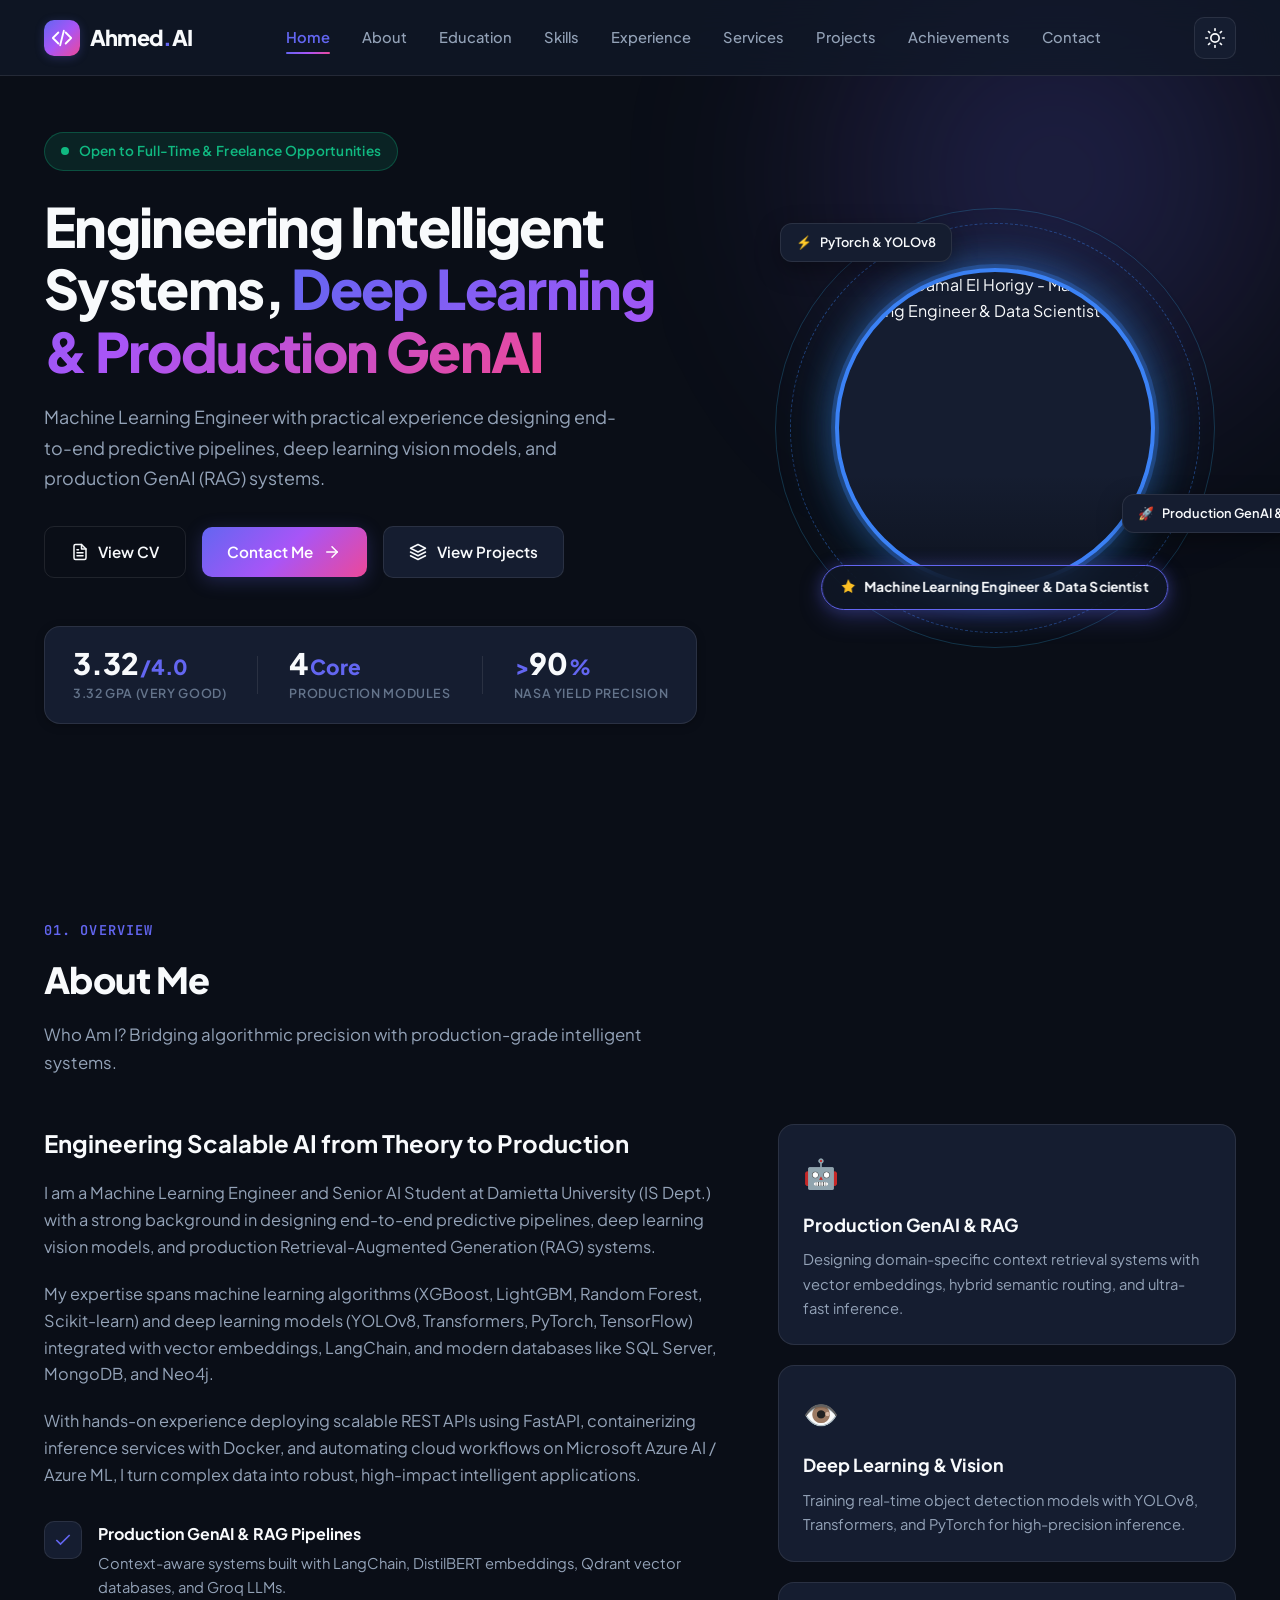
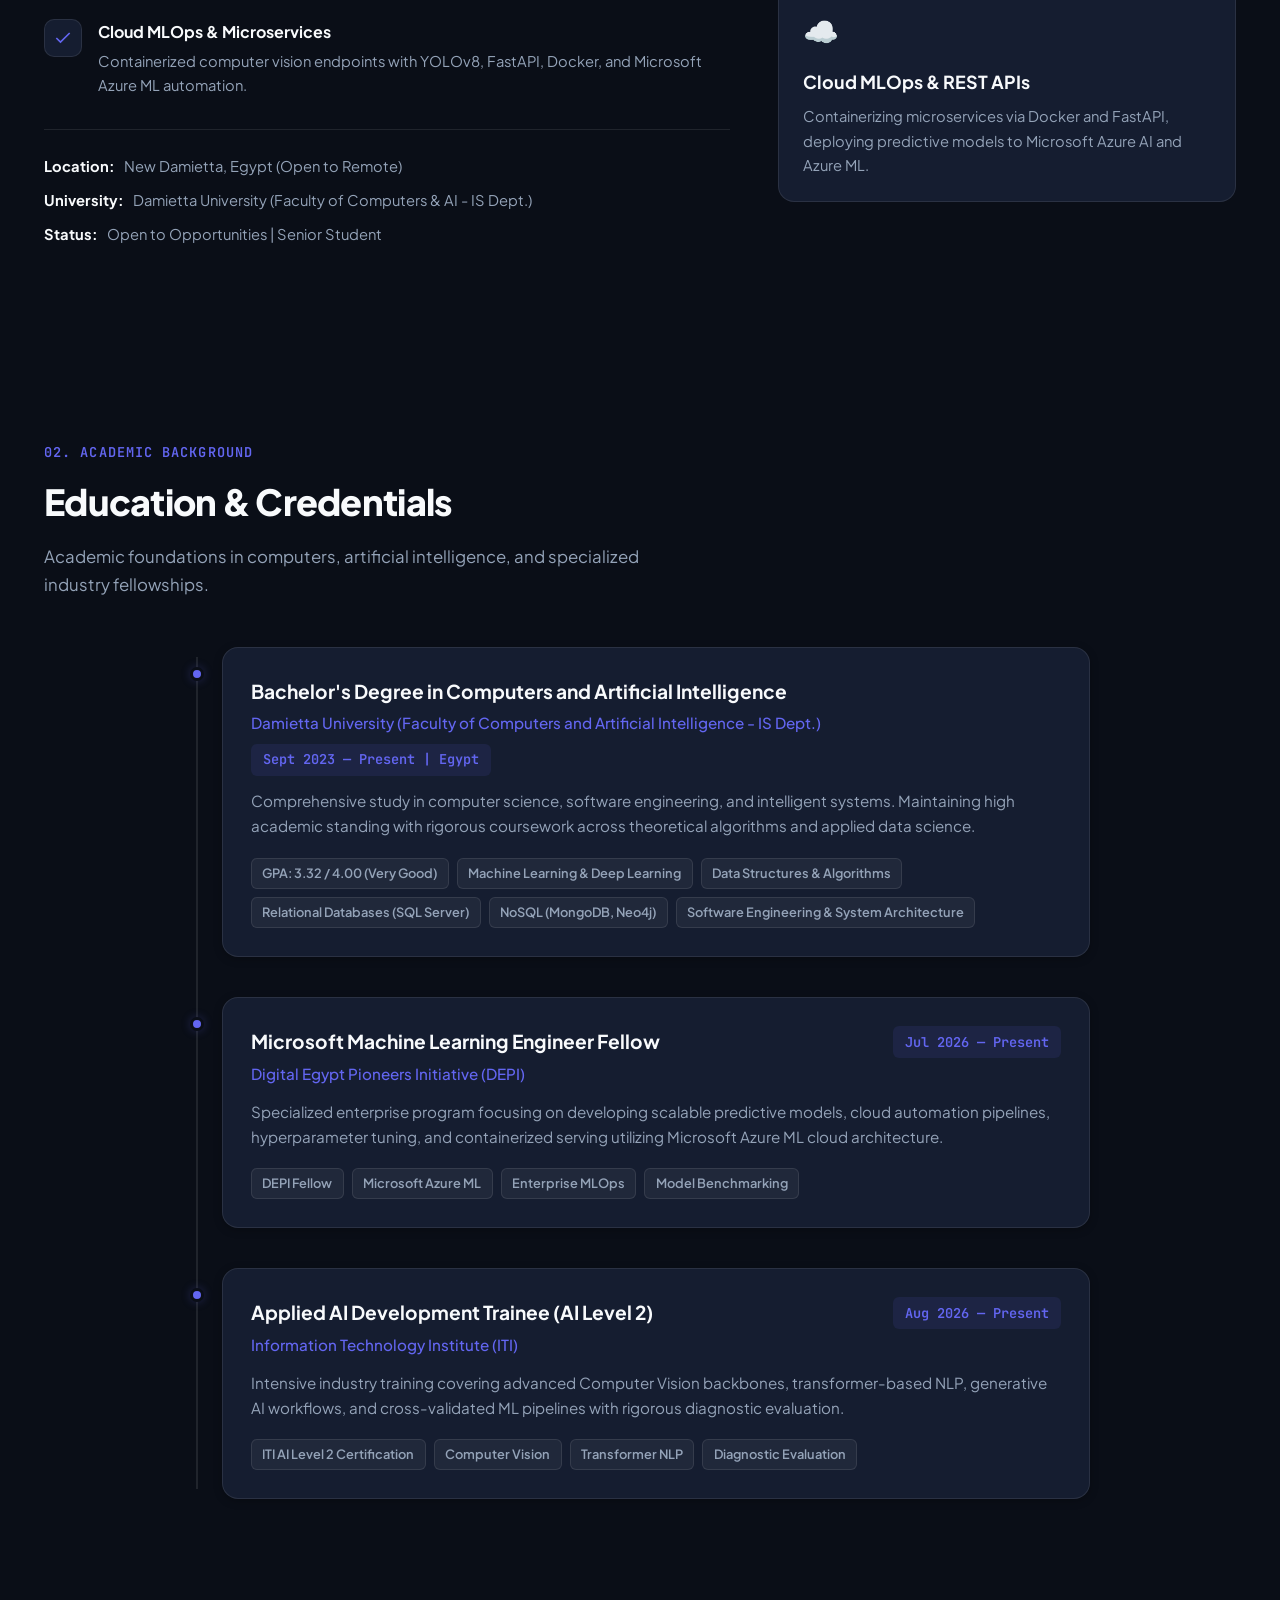
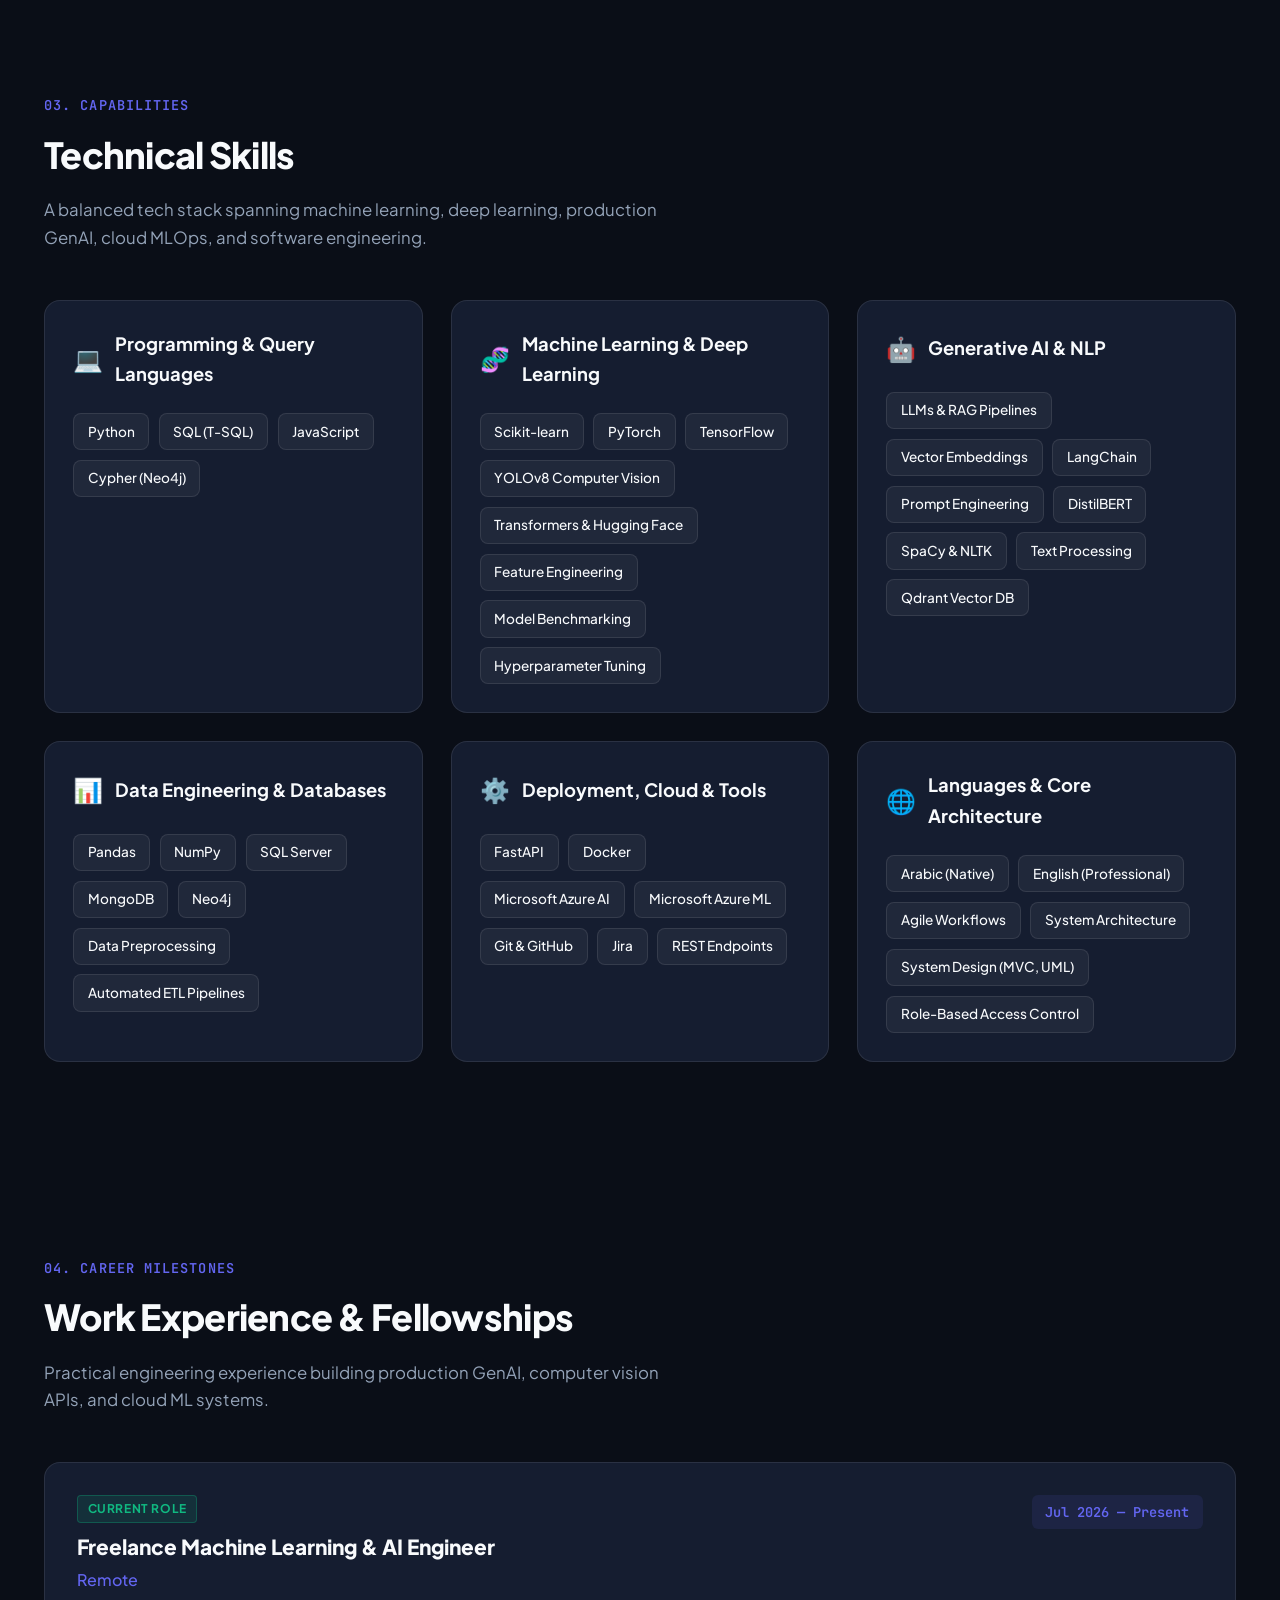
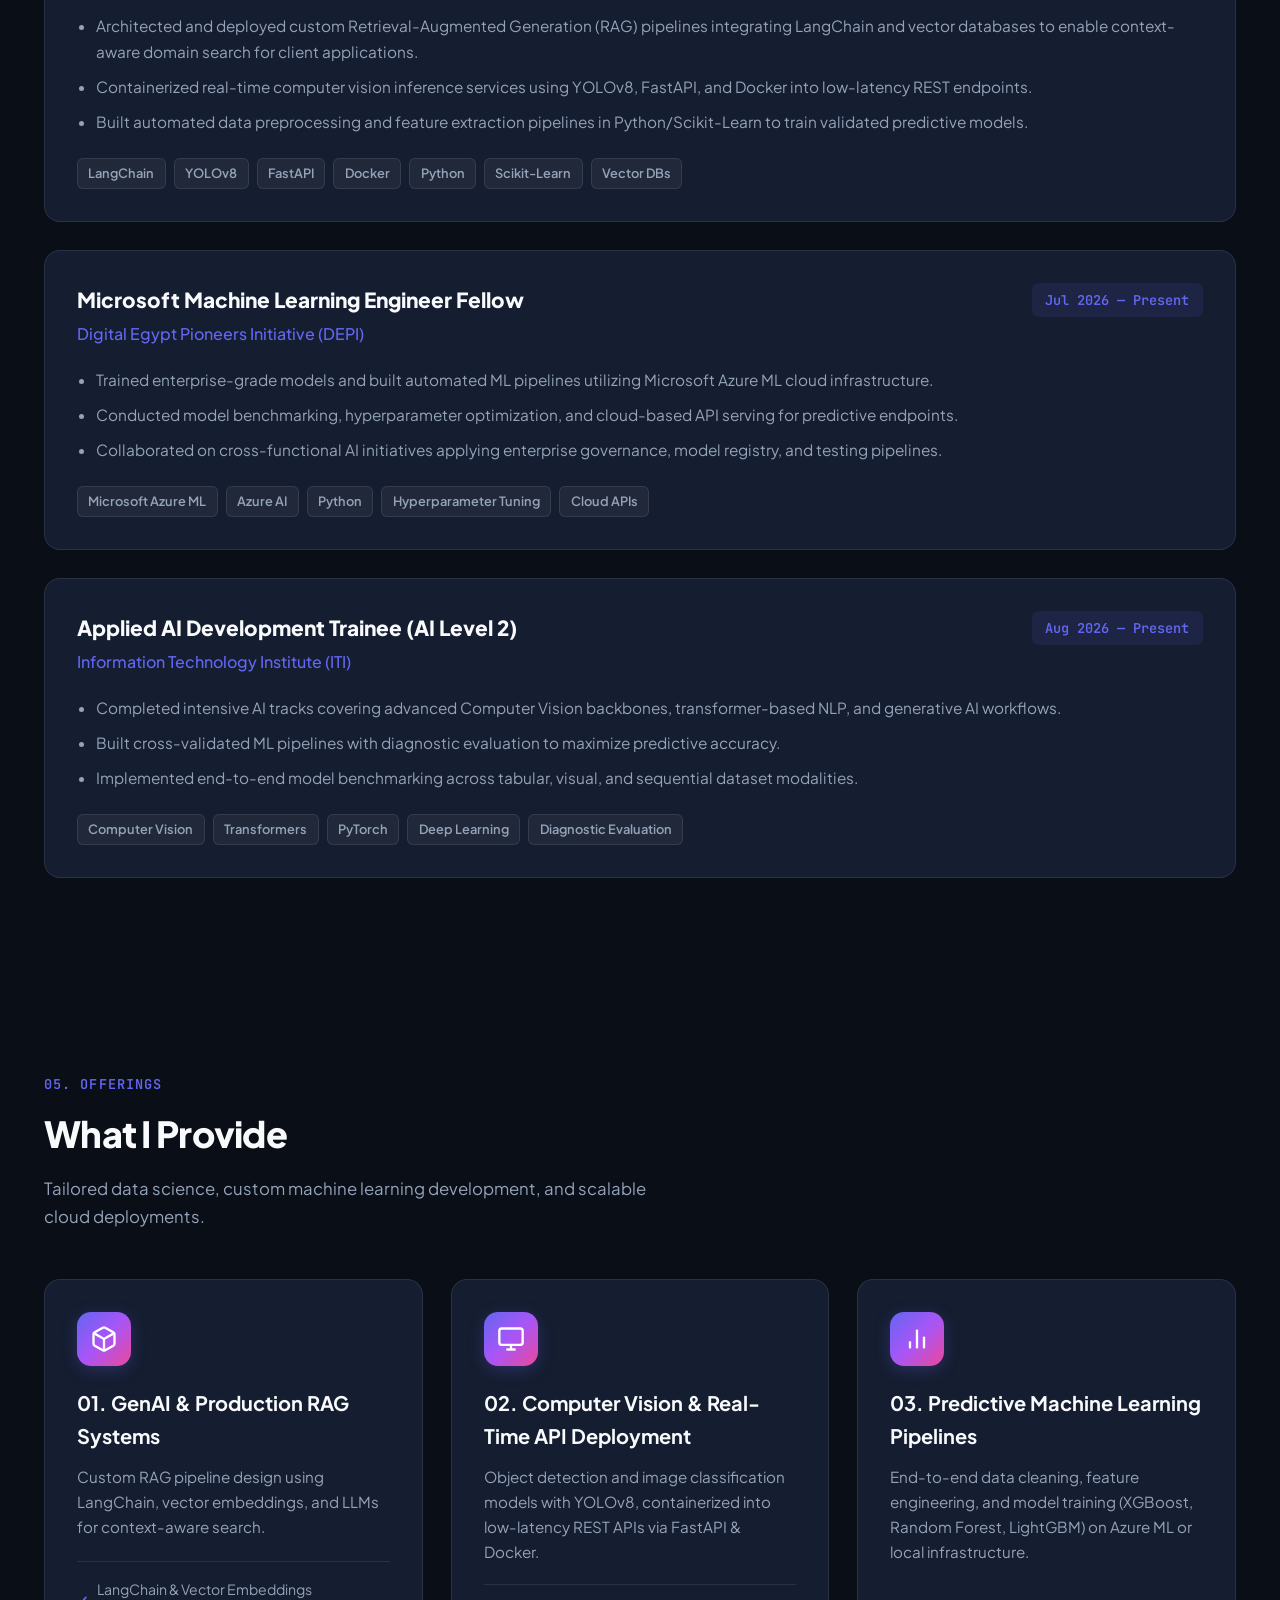
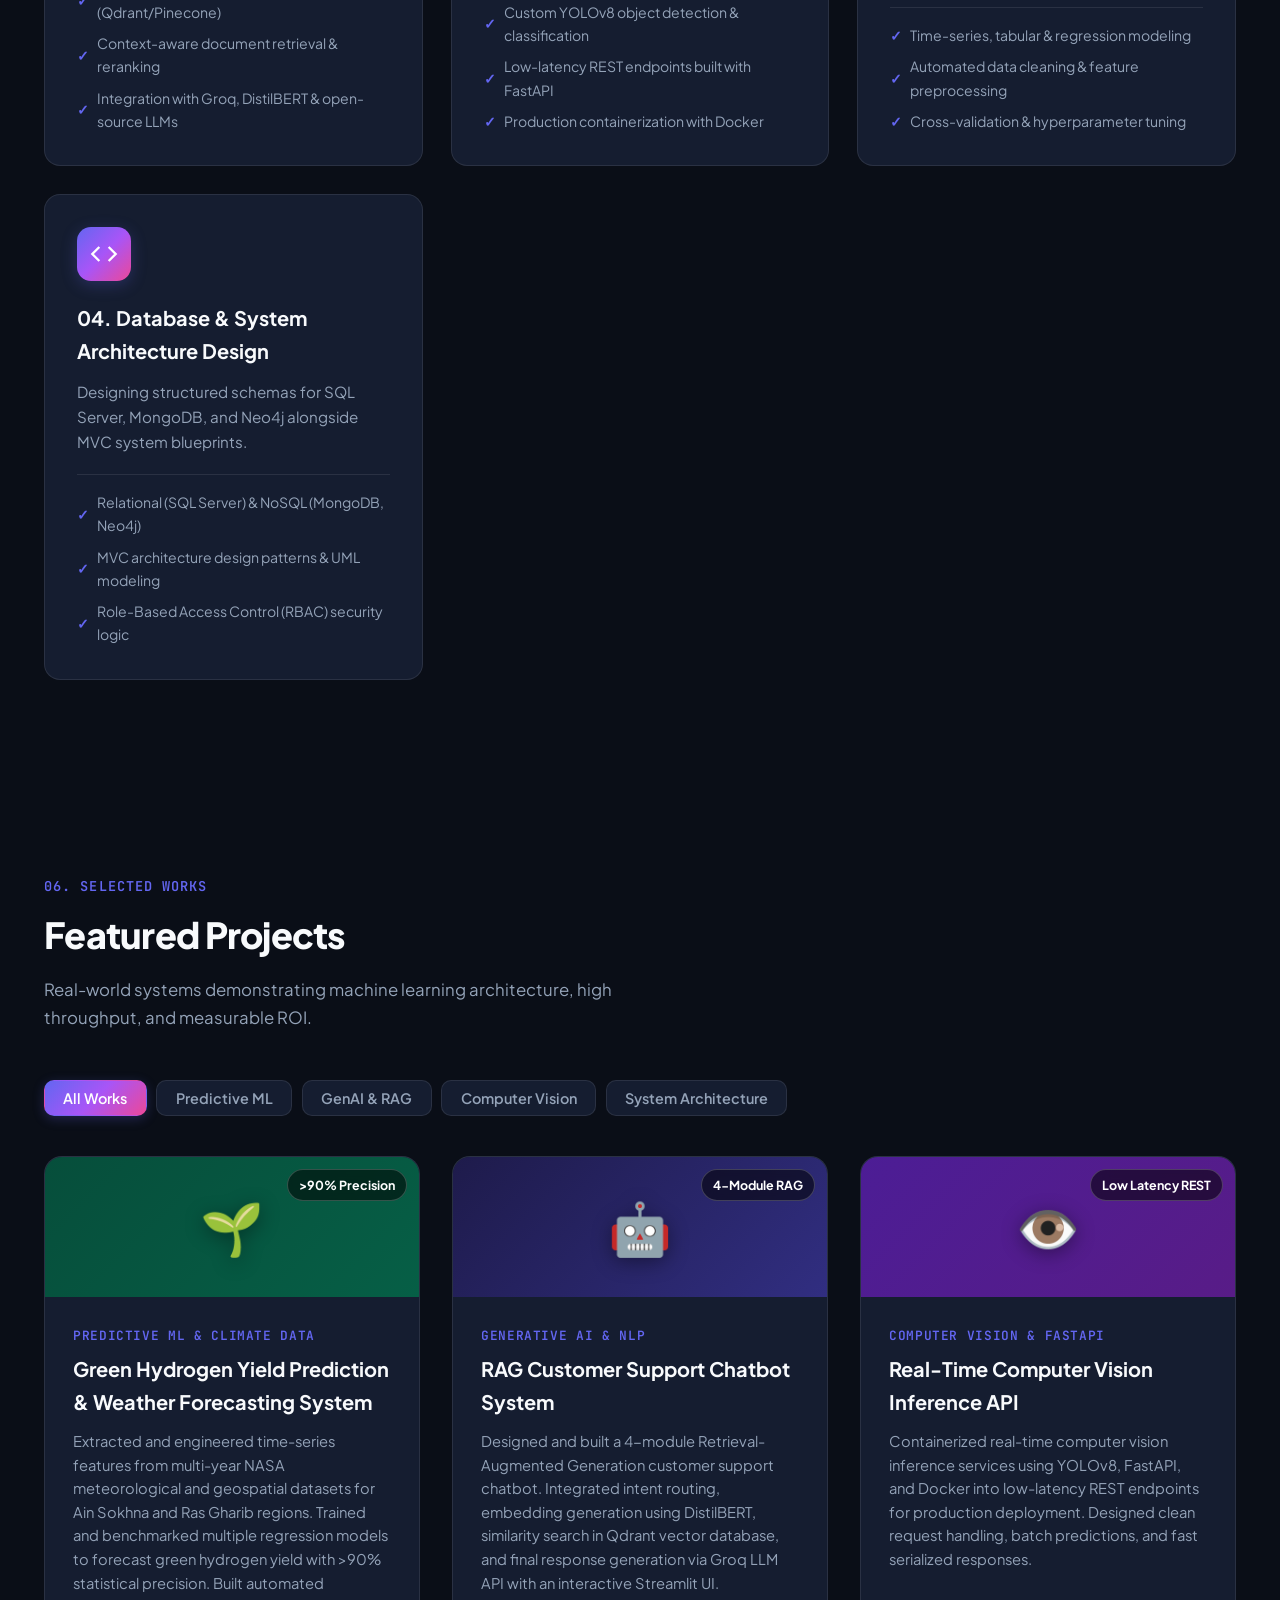
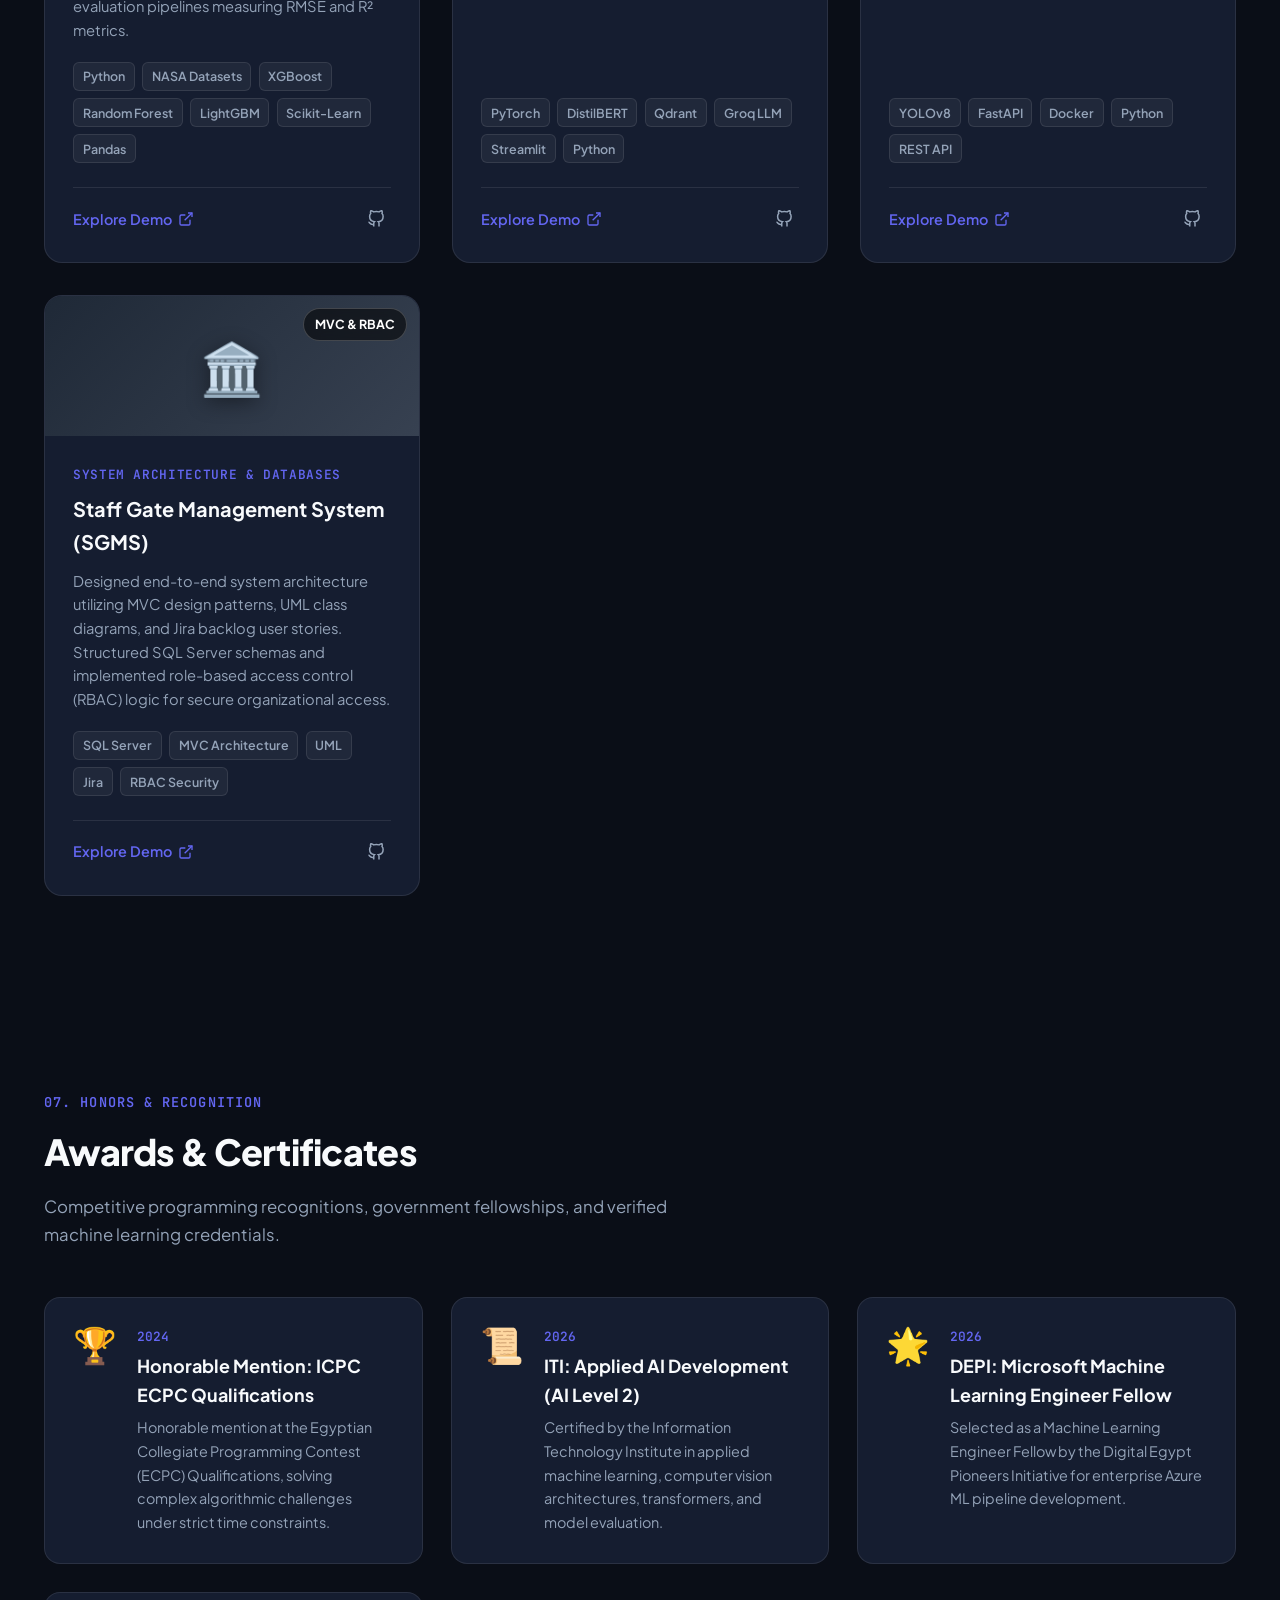
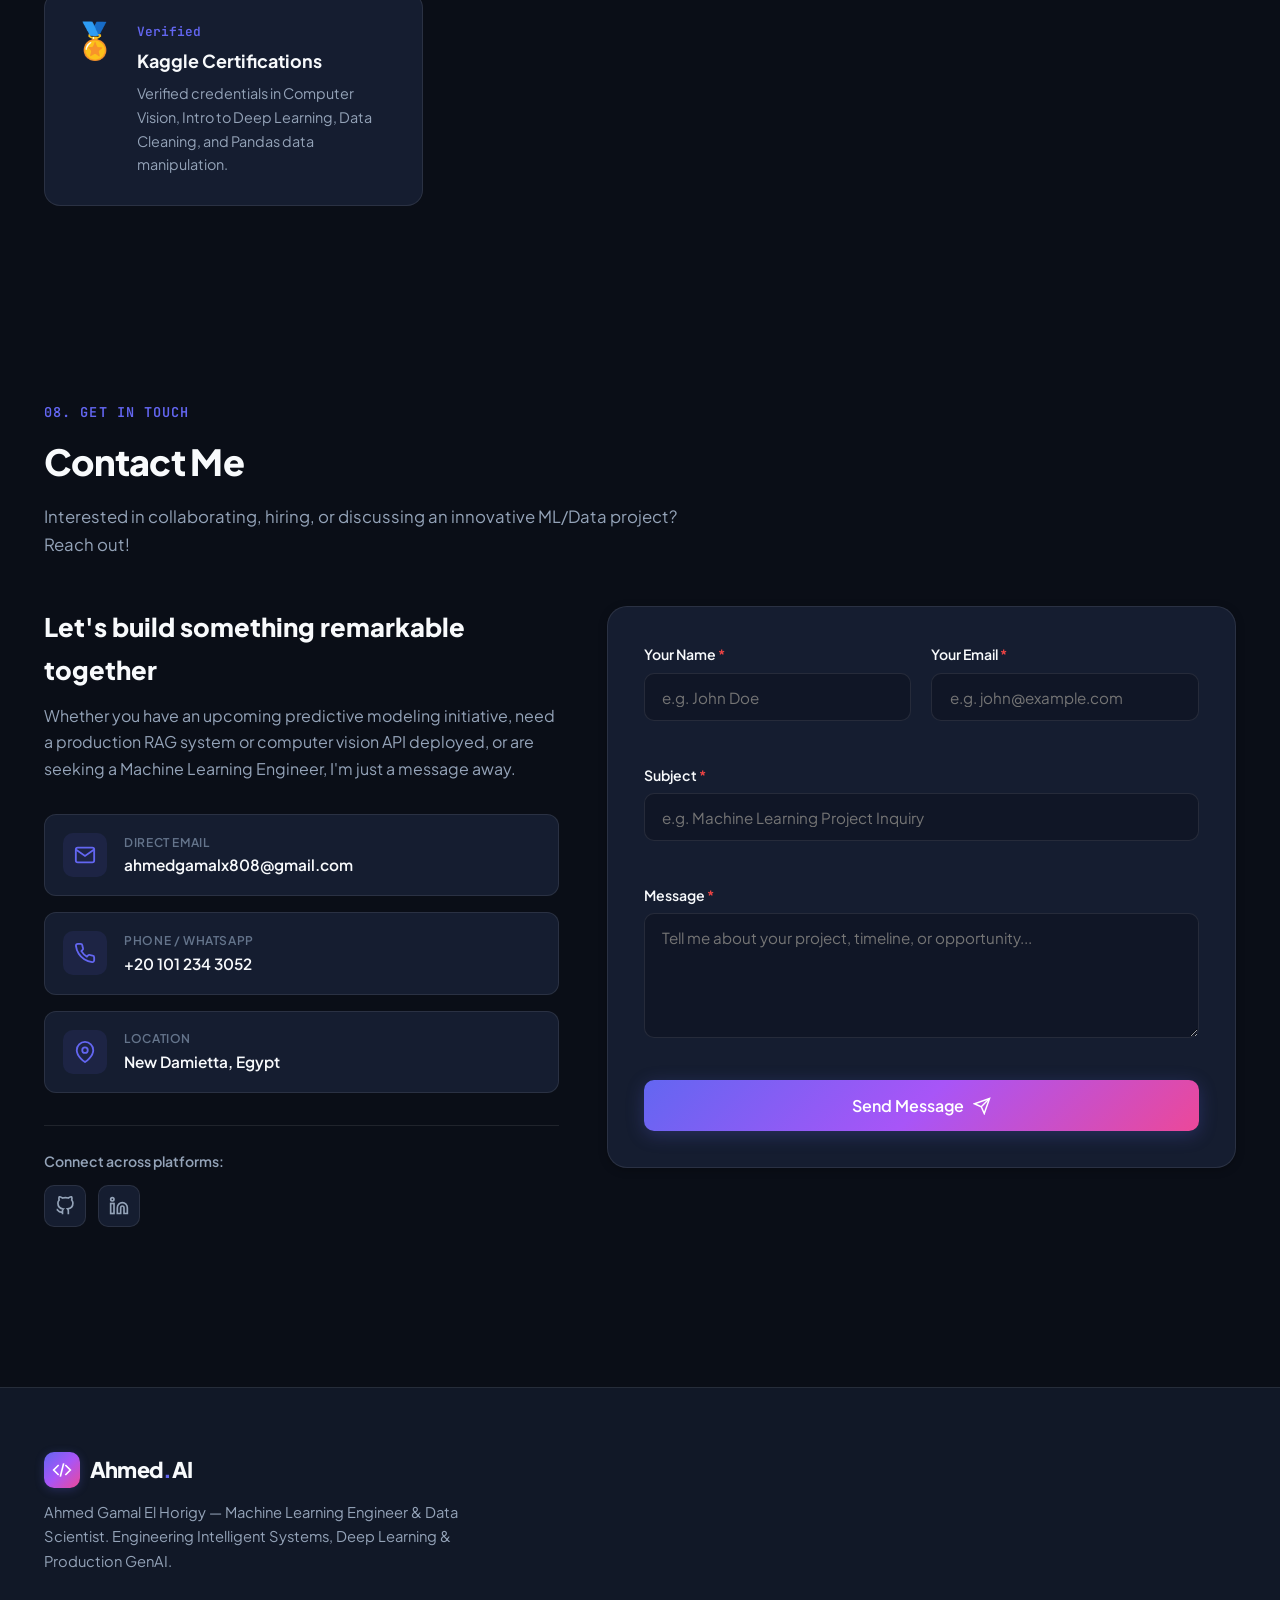
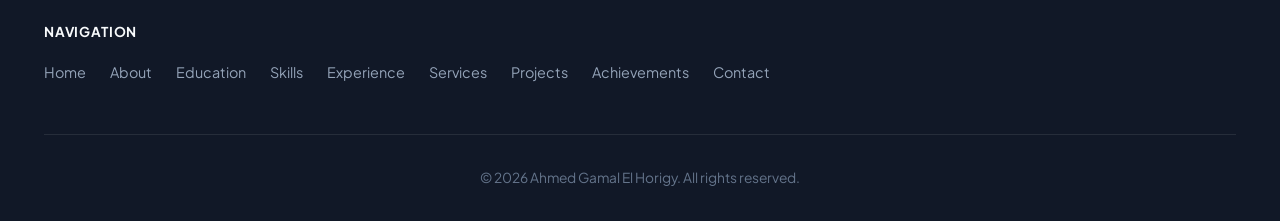
==== index.html @ 8c812348 "Initial commit" ====
<!DOCTYPE html>
<html lang="en" data-theme="dark">
<head>
  <meta charset="UTF-8">
  <meta name="viewport" content="width=device-width, initial-scale=1.0">
  <meta name="description" content="Portfolio of Ahmed Gamal El Horigy - Machine Learning Engineer & Data Scientist specializing in Deep Learning, Computer Vision, and Production GenAI (RAG).">
  <meta name="keywords" content="Ahmed Gamal El Horigy, Machine Learning Engineer, Data Scientist, Generative AI, RAG, Computer Vision, YOLOv8, PyTorch, Azure ML, FastAPI">
  <title>Ahmed Gamal El Horigy | Machine Learning Engineer &amp; Data Scientist</title>
  <link rel="preconnect" href="https://fonts.googleapis.com">
  <link rel="preconnect" href="https://fonts.gstatic.com" crossorigin>
  <link href="https://fonts.googleapis.com/css2?family=Plus+Jakarta+Sans:wght@300;400;500;600;700;800&family=JetBrains+Mono:wght@400;500;600&display=swap" rel="stylesheet">
  <link rel="stylesheet" href="style.css">
</head>
<body>
  <!-- Fixed Top Navigation Header -->
  <header class="header" id="navbar">
    <div class="nav-container">
      <a href="#home" class="brand-logo" aria-label="Ahmed Gamal Portfolio Home">
        <span class="logo-icon">
          <svg viewBox="0 0 24 24" width="22" height="22" fill="none" stroke="currentColor" stroke-width="2" stroke-linecap="round" stroke-linejoin="round">
            <polyline points="16 18 22 12 16 6"></polyline>
            <polyline points="8 6 2 12 8 18"></polyline>
            <line x1="14" y1="4" x2="10" y2="20"></line>
          </svg>
        </span>
        <span class="logo-text">Ahmed<span class="accent-dot">.</span>AI</span>
      </a>

      <!-- Desktop Navigation Menu -->
      <nav class="nav-menu" id="navMenu" aria-label="Primary Navigation">
        <ul class="nav-list">
          <li class="nav-item"><a href="#home" class="nav-link active">Home</a></li>
          <li class="nav-item"><a href="#about" class="nav-link">About</a></li>
          <li class="nav-item"><a href="#education" class="nav-link">Education</a></li>
          <li class="nav-item"><a href="#skills" class="nav-link">Skills</a></li>
          <li class="nav-item"><a href="#experience" class="nav-link">Experience</a></li>
          <li class="nav-item"><a href="#services" class="nav-link">Services</a></li>
          <li class="nav-item"><a href="#projects" class="nav-link">Projects</a></li>
          <li class="nav-item"><a href="#achievements" class="nav-link">Achievements</a></li>
          <li class="nav-item"><a href="#contact" class="nav-link">Contact</a></li>
        </ul>
      </nav>

      <!-- Right Header Actions (Theme Toggle & Mobile Menu) -->
      <div class="nav-actions">
        <button class="theme-toggle-btn" id="themeToggle" aria-label="Toggle dark/light theme" title="Toggle theme">
          <span class="icon-sun">
            <svg viewBox="0 0 24 24" width="20" height="20" fill="none" stroke="currentColor" stroke-width="2" stroke-linecap="round" stroke-linejoin="round">
              <circle cx="12" cy="12" r="5"></circle>
              <line x1="12" y1="1" x2="12" y2="3"></line>
              <line x1="12" y1="21" x2="12" y2="23"></line>
              <line x1="4.22" y1="4.22" x2="5.64" y2="5.64"></line>
              <line x1="18.36" y1="18.36" x2="19.78" y2="19.78"></line>
              <line x1="1" y1="12" x2="3" y2="12"></line>
              <line x1="21" y1="12" x2="23" y2="12"></line>
              <line x1="4.22" y1="19.78" x2="5.64" y2="18.36"></line>
              <line x1="18.36" y1="5.64" x2="19.78" y2="4.22"></line>
            </svg>
          </span>
          <span class="icon-moon">
            <svg viewBox="0 0 24 24" width="20" height="20" fill="none" stroke="currentColor" stroke-width="2" stroke-linecap="round" stroke-linejoin="round">
              <path d="M21 12.79A9 9 0 1 1 11.21 3 7 7 0 0 0 21 12.79z"></path>
            </svg>
          </span>
        </button>

        <button class="mobile-toggle-btn" id="mobileMenuBtn" aria-label="Toggle navigation menu" aria-expanded="false">
          <span class="hamburger-line"></span>
          <span class="hamburger-line"></span>
          <span class="hamburger-line"></span>
        </button>
      </div>
    </div>
  </header>

  <main>
    <!-- SECTION 1: HOME (HERO) -->
    <section class="hero-section" id="home">
      <div class="hero-background-glow"></div>
      <div class="container hero-container">
        <!-- Left Column -->
        <div class="hero-content">
          <!-- Badge Headline -->
          <div class="status-badge" role="status">
            <span class="pulse-dot"></span>
            <span class="status-text">Open to Full-Time &amp; Freelance Opportunities</span>
          </div>

          <!-- Main Headline -->
          <h1 class="hero-headline">
            Engineering Intelligent Systems, <span class="gradient-text">Deep Learning &amp; Production GenAI</span>
          </h1>

          <!-- Short Bio Tagline -->
          <p class="hero-tagline">
            Machine Learning Engineer with practical experience designing end-to-end predictive pipelines, deep learning vision models, and production GenAI (RAG) systems.
          </p>

          <!-- 3 Primary CTA Action Buttons -->
          <div class="hero-actions">
            <a href="https://drive.google.com/file/d/1XW4Ch27_IBrfKb7YSozJML9A6NPD5pQh/view?usp=sharing" target="_blank" rel="noopener noreferrer" class="btn btn-outline" id="viewCvBtn">
              <svg viewBox="0 0 24 24" width="18" height="18" fill="none" stroke="currentColor" stroke-width="2" stroke-linecap="round" stroke-linejoin="round">
                <path d="M14 2H6a2 2 0 0 0-2 2v16a2 2 0 0 0 2 2h12a2 2 0 0 0 2-2V8z"></path>
                <polyline points="14 2 14 8 20 8"></polyline>
                <line x1="16" y1="13" x2="8" y2="13"></line>
                <line x1="16" y1="17" x2="8" y2="17"></line>
                <polyline points="10 9 9 9 8 9"></polyline>
              </svg>
              <span>View CV</span>
            </a>
            <a href="#contact" class="btn btn-primary">
              <span>Contact Me</span>
              <svg viewBox="0 0 24 24" width="18" height="18" fill="none" stroke="currentColor" stroke-width="2" stroke-linecap="round" stroke-linejoin="round">
                <line x1="5" y1="12" x2="19" y2="12"></line>
                <polyline points="12 5 19 12 12 19"></polyline>
              </svg>
            </a>
            <a href="#projects" class="btn btn-secondary">
              <svg viewBox="0 0 24 24" width="18" height="18" fill="none" stroke="currentColor" stroke-width="2" stroke-linecap="round" stroke-linejoin="round">
                <polygon points="12 2 2 7 12 12 22 7 12 2"></polygon>
                <polyline points="2 17 12 22 22 17"></polyline>
                <polyline points="2 12 12 17 22 12"></polyline>
              </svg>
              <span>View Projects</span>
            </a>
          </div>

          <!-- Key Metric Counter Banner -->
          <div class="hero-metrics-banner">
            <div class="metric-card">
              <div class="metric-number"><span class="counter" data-target="3.32">0.00</span><span class="plus">/4.0</span></div>
              <div class="metric-label">3.32 GPA (Very Good)</div>
            </div>
            <div class="metric-divider"></div>
            <div class="metric-card">
              <div class="metric-number"><span class="counter" data-target="4">0</span><span class="plus"> Core</span></div>
              <div class="metric-label">Production Modules</div>
            </div>
            <div class="metric-divider"></div>
            <div class="metric-card">
              <div class="metric-number"><span class="plus">&gt;</span><span class="counter" data-target="90">0</span><span class="percent">%</span></div>
              <div class="metric-label">NASA Yield Precision</div>
            </div>
          </div>
        </div>

        <!-- Right Column: Featured Circular Profile Card -->
        <div class="hero-visual">
          <div class="profile-card-wrapper">
            <div class="halo-ring halo-ring-1"></div>
            <div class="halo-ring halo-ring-2"></div>
            
            <div class="circular-profile-card">
              <img src="images/profile.jpg" alt="Ahmed Gamal El Horigy - Machine Learning Engineer &amp; Data Scientist" class="profile-photo" loading="eager">
              <div class="profile-mesh-overlay"></div>
            </div>

            <!-- Glowing Badge Overlay for Target Title -->
            <div class="glowing-badge-overlay">
              <div class="badge-sparkle">
                <svg viewBox="0 0 24 24" width="16" height="16" fill="currentColor">
                  <path d="M12 0l3.09 6.26L22 9.27l-5 4.87 1.18 6.88L12 17.77l-6.18 3.25L7 14.14 2 9.27l6.91-1.01L12 0z"/>
                </svg>
              </div>
              <span class="badge-title-text">Machine Learning Engineer &amp; Data Scientist</span>
            </div>

            <!-- Floating Tech Indicator Chips -->
            <div class="floating-chip chip-top-left">
              <span class="chip-icon">⚡</span>
              <span>PyTorch &amp; YOLOv8</span>
            </div>
            <div class="floating-chip chip-bottom-right">
              <span class="chip-icon">🚀</span>
              <span>Production GenAI &amp; RAG</span>
            </div>
          </div>
        </div>
      </div>
    </section>

    <!-- SECTION 2: ABOUT -->
    <section class="section about-section" id="about">
      <div class="container">
        <div class="section-header">
          <div class="section-tag">01. Overview</div>
          <h2 class="section-title">About Me</h2>
          <p class="section-subtitle">Who Am I? Bridging algorithmic precision with production-grade intelligent systems.</p>
        </div>

        <div class="about-grid">
          <div class="about-narrative">
            <h3 class="narrative-heading">Engineering Scalable AI from Theory to Production</h3>
            <p>
              I am a Machine Learning Engineer and Senior AI Student at Damietta University (IS Dept.) with a strong background in designing end-to-end predictive pipelines, deep learning vision models, and production Retrieval-Augmented Generation (RAG) systems.
            </p>
            <p>
              My expertise spans machine learning algorithms (XGBoost, LightGBM, Random Forest, Scikit-learn) and deep learning models (YOLOv8, Transformers, PyTorch, TensorFlow) integrated with vector embeddings, LangChain, and modern databases like SQL Server, MongoDB, and Neo4j.
            </p>
            <p>
              With hands-on experience deploying scalable REST APIs using FastAPI, containerizing inference services with Docker, and automating cloud workflows on Microsoft Azure AI / Azure ML, I turn complex data into robust, high-impact intelligent applications.
            </p>

            <div class="about-key-highlights">
              <div class="highlight-item">
                <div class="highlight-icon">
                  <svg viewBox="0 0 24 24" width="20" height="20" fill="none" stroke="currentColor" stroke-width="2">
                    <polyline points="20 6 9 17 4 12"></polyline>
                  </svg>
                </div>
                <div>
                  <strong>Production GenAI &amp; RAG Pipelines</strong>
                  <p>Context-aware systems built with LangChain, DistilBERT embeddings, Qdrant vector databases, and Groq LLMs.</p>
                </div>
              </div>
              <div class="highlight-item">
                <div class="highlight-icon">
                  <svg viewBox="0 0 24 24" width="20" height="20" fill="none" stroke="currentColor" stroke-width="2">
                    <polyline points="20 6 9 17 4 12"></polyline>
                  </svg>
                </div>
                <div>
                  <strong>Cloud MLOps &amp; Microservices</strong>
                  <p>Containerized computer vision endpoints with YOLOv8, FastAPI, Docker, and Microsoft Azure ML automation.</p>
                </div>
              </div>
            </div>

            <div class="about-meta-row">
              <div class="meta-item"><span class="meta-label">Location:</span> New Damietta, Egypt (Open to Remote)</div>
              <div class="meta-item"><span class="meta-label">University:</span> Damietta University (Faculty of Computers &amp; AI - IS Dept.)</div>
              <div class="meta-item"><span class="meta-label">Status:</span> Open to Opportunities | Senior Student</div>
            </div>
          </div>

          <div class="about-cards-column">
            <div class="feature-card">
              <div class="feature-card-icon">🤖</div>
              <h4>Production GenAI &amp; RAG</h4>
              <p>Designing domain-specific context retrieval systems with vector embeddings, hybrid semantic routing, and ultra-fast inference.</p>
            </div>
            <div class="feature-card">
              <div class="feature-card-icon">👁️</div>
              <h4>Deep Learning &amp; Vision</h4>
              <p>Training real-time object detection models with YOLOv8, Transformers, and PyTorch for high-precision inference.</p>
            </div>
            <div class="feature-card">
              <div class="feature-card-icon">☁️</div>
              <h4>Cloud MLOps &amp; REST APIs</h4>
              <p>Containerizing microservices via Docker and FastAPI, deploying predictive models to Microsoft Azure AI and Azure ML.</p>
            </div>
          </div>
        </div>
      </div>
    </section>

    <!-- SECTION 3: EDUCATION -->
    <section class="section education-section" id="education">
      <div class="container">
        <div class="section-header">
          <div class="section-tag">02. Academic Background</div>
          <h2 class="section-title">Education &amp; Credentials</h2>
          <p class="section-subtitle">Academic foundations in computers, artificial intelligence, and specialized industry fellowships.</p>
        </div>

        <div class="timeline">
          <!-- Item 1: University -->
          <div class="timeline-item">
            <div class="timeline-dot"></div>
            <div class="timeline-content">
              <div class="timeline-header">
                <div>
                  <h3 class="degree-title">Bachelor's Degree in Computers and Artificial Intelligence</h3>
                  <h4 class="institution-name">Damietta University (Faculty of Computers and Artificial Intelligence - IS Dept.)</h4>
                </div>
                <span class="timeline-date">Sept 2023 — Present | Egypt</span>
              </div>
              <p class="timeline-description">
                Comprehensive study in computer science, software engineering, and intelligent systems. Maintaining high academic standing with rigorous coursework across theoretical algorithms and applied data science.
              </p>
              <div class="timeline-tags">
                <span class="tag">GPA: 3.32 / 4.00 (Very Good)</span>
                <span class="tag">Machine Learning &amp; Deep Learning</span>
                <span class="tag">Data Structures &amp; Algorithms</span>
                <span class="tag">Relational Databases (SQL Server)</span>
                <span class="tag">NoSQL (MongoDB, Neo4j)</span>
                <span class="tag">Software Engineering &amp; System Architecture</span>
              </div>
            </div>
          </div>

          <!-- Item 2: DEPI -->
          <div class="timeline-item">
            <div class="timeline-dot"></div>
            <div class="timeline-content">
              <div class="timeline-header">
                <div>
                  <h3 class="degree-title">Microsoft Machine Learning Engineer Fellow</h3>
                  <h4 class="institution-name">Digital Egypt Pioneers Initiative (DEPI)</h4>
                </div>
                <span class="timeline-date">Jul 2026 — Present</span>
              </div>
              <p class="timeline-description">
                Specialized enterprise program focusing on developing scalable predictive models, cloud automation pipelines, hyperparameter tuning, and containerized serving utilizing Microsoft Azure ML cloud architecture.
              </p>
              <div class="timeline-tags">
                <span class="tag">DEPI Fellow</span>
                <span class="tag">Microsoft Azure ML</span>
                <span class="tag">Enterprise MLOps</span>
                <span class="tag">Model Benchmarking</span>
              </div>
            </div>
          </div>

          <!-- Item 3: ITI -->
          <div class="timeline-item">
            <div class="timeline-dot"></div>
            <div class="timeline-content">
              <div class="timeline-header">
                <div>
                  <h3 class="degree-title">Applied AI Development Trainee (AI Level 2)</h3>
                  <h4 class="institution-name">Information Technology Institute (ITI)</h4>
                </div>
                <span class="timeline-date">Aug 2026 — Present</span>
              </div>
              <p class="timeline-description">
                Intensive industry training covering advanced Computer Vision backbones, transformer-based NLP, generative AI workflows, and cross-validated ML pipelines with rigorous diagnostic evaluation.
              </p>
              <div class="timeline-tags">
                <span class="tag">ITI AI Level 2 Certification</span>
                <span class="tag">Computer Vision</span>
                <span class="tag">Transformer NLP</span>
                <span class="tag">Diagnostic Evaluation</span>
              </div>
            </div>
          </div>
        </div>
      </div>
    </section>

    <!-- SECTION 4: SKILLS -->
    <section class="section skills-section" id="skills">
      <div class="container">
        <div class="section-header">
          <div class="section-tag">03. Capabilities</div>
          <h2 class="section-title">Technical Skills</h2>
          <p class="section-subtitle">A balanced tech stack spanning machine learning, deep learning, production GenAI, cloud MLOps, and software engineering.</p>
        </div>

        <div class="skills-grid">
          <!-- Category 1 -->
          <div class="skill-category-card">
            <div class="category-header">
              <div class="category-icon">💻</div>
              <h3 class="category-name">Programming &amp; Query Languages</h3>
            </div>
            <div class="skill-badges-container">
              <span class="skill-badge">Python</span>
              <span class="skill-badge">SQL (T-SQL)</span>
              <span class="skill-badge">JavaScript</span>
              <span class="skill-badge">Cypher (Neo4j)</span>
            </div>
          </div>

          <!-- Category 2 -->
          <div class="skill-category-card">
            <div class="category-header">
              <div class="category-icon">🧬</div>
              <h3 class="category-name">Machine Learning &amp; Deep Learning</h3>
            </div>
            <div class="skill-badges-container">
              <span class="skill-badge">Scikit-learn</span>
              <span class="skill-badge">PyTorch</span>
              <span class="skill-badge">TensorFlow</span>
              <span class="skill-badge">YOLOv8 Computer Vision</span>
              <span class="skill-badge">Transformers &amp; Hugging Face</span>
              <span class="skill-badge">Feature Engineering</span>
              <span class="skill-badge">Model Benchmarking</span>
              <span class="skill-badge">Hyperparameter Tuning</span>
            </div>
          </div>

          <!-- Category 3 -->
          <div class="skill-category-card">
            <div class="category-header">
              <div class="category-icon">🤖</div>
              <h3 class="category-name">Generative AI &amp; NLP</h3>
            </div>
            <div class="skill-badges-container">
              <span class="skill-badge">LLMs &amp; RAG Pipelines</span>
              <span class="skill-badge">Vector Embeddings</span>
              <span class="skill-badge">LangChain</span>
              <span class="skill-badge">Prompt Engineering</span>
              <span class="skill-badge">DistilBERT</span>
              <span class="skill-badge">SpaCy &amp; NLTK</span>
              <span class="skill-badge">Text Processing</span>
              <span class="skill-badge">Qdrant Vector DB</span>
            </div>
          </div>

          <!-- Category 4 -->
          <div class="skill-category-card">
            <div class="category-header">
              <div class="category-icon">📊</div>
              <h3 class="category-name">Data Engineering &amp; Databases</h3>
            </div>
            <div class="skill-badges-container">
              <span class="skill-badge">Pandas</span>
              <span class="skill-badge">NumPy</span>
              <span class="skill-badge">SQL Server</span>
              <span class="skill-badge">MongoDB</span>
              <span class="skill-badge">Neo4j</span>
              <span class="skill-badge">Data Preprocessing</span>
              <span class="skill-badge">Automated ETL Pipelines</span>
            </div>
          </div>

          <!-- Category 5 -->
          <div class="skill-category-card">
            <div class="category-header">
              <div class="category-icon">⚙️</div>
              <h3 class="category-name">Deployment, Cloud &amp; Tools</h3>
            </div>
            <div class="skill-badges-container">
              <span class="skill-badge">FastAPI</span>
              <span class="skill-badge">Docker</span>
              <span class="skill-badge">Microsoft Azure AI</span>
              <span class="skill-badge">Microsoft Azure ML</span>
              <span class="skill-badge">Git &amp; GitHub</span>
              <span class="skill-badge">Jira</span>
              <span class="skill-badge">REST Endpoints</span>
            </div>
          </div>

          <!-- Category 6 -->
          <div class="skill-category-card">
            <div class="category-header">
              <div class="category-icon">🌐</div>
              <h3 class="category-name">Languages &amp; Core Architecture</h3>
            </div>
            <div class="skill-badges-container">
              <span class="skill-badge">Arabic (Native)</span>
              <span class="skill-badge">English (Professional)</span>
              <span class="skill-badge">Agile Workflows</span>
              <span class="skill-badge">System Architecture</span>
              <span class="skill-badge">System Design (MVC, UML)</span>
              <span class="skill-badge">Role-Based Access Control</span>
            </div>
          </div>
        </div>
      </div>
    </section>

    <!-- SECTION 5: EXPERIENCE -->
    <section class="section experience-section" id="experience">
      <div class="container">
        <div class="section-header">
          <div class="section-tag">04. Career Milestones</div>
          <h2 class="section-title">Work Experience &amp; Fellowships</h2>
          <p class="section-subtitle">Practical engineering experience building production GenAI, computer vision APIs, and cloud ML systems.</p>
        </div>

        <div class="experience-list">
          <!-- Experience 1 -->
          <div class="exp-card">
            <div class="exp-card-header">
              <div class="exp-company-group">
                <span class="exp-badge">Current Role</span>
                <h3 class="exp-role">Freelance Machine Learning &amp; AI Engineer</h3>
                <h4 class="exp-company">Remote</h4>
              </div>
              <span class="exp-duration">Jul 2026 — Present</span>
            </div>
            <ul class="exp-points">
              <li>Architected and deployed custom Retrieval-Augmented Generation (RAG) pipelines integrating LangChain and vector databases to enable context-aware domain search for client applications.</li>
              <li>Containerized real-time computer vision inference services using YOLOv8, FastAPI, and Docker into low-latency REST endpoints.</li>
              <li>Built automated data preprocessing and feature extraction pipelines in Python/Scikit-Learn to train validated predictive models.</li>
            </ul>
            <div class="exp-tech-stack">
              <span>LangChain</span>
              <span>YOLOv8</span>
              <span>FastAPI</span>
              <span>Docker</span>
              <span>Python</span>
              <span>Scikit-Learn</span>
              <span>Vector DBs</span>
            </div>
          </div>

          <!-- Experience 2 -->
          <div class="exp-card">
            <div class="exp-card-header">
              <div class="exp-company-group">
                <h3 class="exp-role">Microsoft Machine Learning Engineer Fellow</h3>
                <h4 class="exp-company">Digital Egypt Pioneers Initiative (DEPI)</h4>
              </div>
              <span class="exp-duration">Jul 2026 — Present</span>
            </div>
            <ul class="exp-points">
              <li>Trained enterprise-grade models and built automated ML pipelines utilizing Microsoft Azure ML cloud infrastructure.</li>
              <li>Conducted model benchmarking, hyperparameter optimization, and cloud-based API serving for predictive endpoints.</li>
              <li>Collaborated on cross-functional AI initiatives applying enterprise governance, model registry, and testing pipelines.</li>
            </ul>
            <div class="exp-tech-stack">
              <span>Microsoft Azure ML</span>
              <span>Azure AI</span>
              <span>Python</span>
              <span>Hyperparameter Tuning</span>
              <span>Cloud APIs</span>
            </div>
          </div>

          <!-- Experience 3 -->
          <div class="exp-card">
            <div class="exp-card-header">
              <div class="exp-company-group">
                <h3 class="exp-role">Applied AI Development Trainee (AI Level 2)</h3>
                <h4 class="exp-company">Information Technology Institute (ITI)</h4>
              </div>
              <span class="exp-duration">Aug 2026 — Present</span>
            </div>
            <ul class="exp-points">
              <li>Completed intensive AI tracks covering advanced Computer Vision backbones, transformer-based NLP, and generative AI workflows.</li>
              <li>Built cross-validated ML pipelines with diagnostic evaluation to maximize predictive accuracy.</li>
              <li>Implemented end-to-end model benchmarking across tabular, visual, and sequential dataset modalities.</li>
            </ul>
            <div class="exp-tech-stack">
              <span>Computer Vision</span>
              <span>Transformers</span>
              <span>PyTorch</span>
              <span>Deep Learning</span>
              <span>Diagnostic Evaluation</span>
            </div>
          </div>
        </div>
      </div>
    </section>

    <!-- SECTION 6: SERVICES -->
    <section class="section services-section" id="services">
      <div class="container">
        <div class="section-header">
          <div class="section-tag">05. Offerings</div>
          <h2 class="section-title">What I Provide</h2>
          <p class="section-subtitle">Tailored data science, custom machine learning development, and scalable cloud deployments.</p>
        </div>

        <div class="services-grid">
          <!-- Service 1 -->
          <div class="service-card">
            <div class="service-icon-box">
              <svg viewBox="0 0 24 24" width="28" height="28" fill="none" stroke="currentColor" stroke-width="2">
                <path d="M21 16V8a2 2 0 0 0-1-1.73l-7-4a2 2 0 0 0-2 0l-7 4A2 2 0 0 0 3 8v8a2 2 0 0 0 1 1.73l7 4a2 2 0 0 0 2 0l7-4A2 2 0 0 0 21 16z"></path>
                <polyline points="3.27 6.96 12 12.01 20.73 6.96"></polyline>
                <line x1="12" y1="22.08" x2="12" y2="12"></line>
              </svg>
            </div>
            <h3 class="service-title">01. GenAI &amp; Production RAG Systems</h3>
            <p class="service-desc">Custom RAG pipeline design using LangChain, vector embeddings, and LLMs for context-aware search.</p>
            <ul class="service-checklist">
              <li>LangChain &amp; Vector Embeddings (Qdrant/Pinecone)</li>
              <li>Context-aware document retrieval &amp; reranking</li>
              <li>Integration with Groq, DistilBERT &amp; open-source LLMs</li>
            </ul>
          </div>

          <!-- Service 2 -->
          <div class="service-card">
            <div class="service-icon-box">
              <svg viewBox="0 0 24 24" width="28" height="28" fill="none" stroke="currentColor" stroke-width="2">
                <rect x="2" y="3" width="20" height="14" rx="2" ry="2"></rect>
                <line x1="8" y1="21" x2="16" y2="21"></line>
                <line x1="12" y1="17" x2="12" y2="21"></line>
              </svg>
            </div>
            <h3 class="service-title">02. Computer Vision &amp; Real-Time API Deployment</h3>
            <p class="service-desc">Object detection and image classification models with YOLOv8, containerized into low-latency REST APIs via FastAPI &amp; Docker.</p>
            <ul class="service-checklist">
              <li>Custom YOLOv8 object detection &amp; classification</li>
              <li>Low-latency REST endpoints built with FastAPI</li>
              <li>Production containerization with Docker</li>
            </ul>
          </div>

          <!-- Service 3 -->
          <div class="service-card">
            <div class="service-icon-box">
              <svg viewBox="0 0 24 24" width="28" height="28" fill="none" stroke="currentColor" stroke-width="2">
                <line x1="18" y1="20" x2="18" y2="10"></line>
                <line x1="12" y1="20" x2="12" y2="4"></line>
                <line x1="6" y1="20" x2="6" y2="14"></line>
              </svg>
            </div>
            <h3 class="service-title">03. Predictive Machine Learning Pipelines</h3>
            <p class="service-desc">End-to-end data cleaning, feature engineering, and model training (XGBoost, Random Forest, LightGBM) on Azure ML or local infrastructure.</p>
            <ul class="service-checklist">
              <li>Time-series, tabular &amp; regression modeling</li>
              <li>Automated data cleaning &amp; feature preprocessing</li>
              <li>Cross-validation &amp; hyperparameter tuning</li>
            </ul>
          </div>

          <!-- Service 4 -->
          <div class="service-card">
            <div class="service-icon-box">
              <svg viewBox="0 0 24 24" width="28" height="28" fill="none" stroke="currentColor" stroke-width="2">
                <polyline points="16 18 22 12 16 6"></polyline>
                <polyline points="8 6 2 12 8 18"></polyline>
              </svg>
            </div>
            <h3 class="service-title">04. Database &amp; System Architecture Design</h3>
            <p class="service-desc">Designing structured schemas for SQL Server, MongoDB, and Neo4j alongside MVC system blueprints.</p>
            <ul class="service-checklist">
              <li>Relational (SQL Server) &amp; NoSQL (MongoDB, Neo4j)</li>
              <li>MVC architecture design patterns &amp; UML modeling</li>
              <li>Role-Based Access Control (RBAC) security logic</li>
            </ul>
          </div>
        </div>
      </div>
    </section>

    <!-- SECTION 7: PROJECTS -->
    <section class="section projects-section" id="projects">
      <div class="container">
        <div class="section-header">
          <div class="section-tag">06. Selected Works</div>
          <h2 class="section-title">Featured Projects</h2>
          <p class="section-subtitle">Real-world systems demonstrating machine learning architecture, high throughput, and measurable ROI.</p>
        </div>

        <!-- Filter Tabs -->
        <div class="project-filter-tabs">
          <button class="filter-tab active" data-filter="all">All Works</button>
          <button class="filter-tab" data-filter="predictive">Predictive ML</button>
          <button class="filter-tab" data-filter="nlp">GenAI &amp; RAG</button>
          <button class="filter-tab" data-filter="vision">Computer Vision</button>
          <button class="filter-tab" data-filter="system">System Architecture</button>
        </div>

        <!-- Projects Grid -->
        <div class="projects-grid">
          <!-- Project 1 -->
          <div class="project-card" data-category="predictive">
            <div class="project-card-banner banner-gradient-2">
              <div class="project-metric-pill">&gt;90% Precision</div>
              <div class="project-icon-art">🌱</div>
            </div>
            <div class="project-card-body">
              <div class="project-category">Predictive ML &amp; Climate Data</div>
              <h3 class="project-title">Green Hydrogen Yield Prediction &amp; Weather Forecasting System</h3>
              <p class="project-description">
                Extracted and engineered time-series features from multi-year NASA meteorological and geospatial datasets for Ain Sokhna and Ras Gharib regions. Trained and benchmarked multiple regression models to forecast green hydrogen yield with &gt;90% statistical precision. Built automated evaluation pipelines measuring RMSE and R² metrics.
              </p>
              <div class="project-tech-tags">
                <span>Python</span>
                <span>NASA Datasets</span>
                <span>XGBoost</span>
                <span>Random Forest</span>
                <span>LightGBM</span>
                <span>Scikit-Learn</span>
                <span>Pandas</span>
              </div>
              <div class="project-links">
                <a href="#contact" class="project-link">
                  <span>Explore Demo</span>
                  <svg viewBox="0 0 24 24" width="16" height="16" fill="none" stroke="currentColor" stroke-width="2"><path d="M18 13v6a2 2 0 0 1-2 2H5a2 2 0 0 1-2-2V8a2 2 0 0 1 2-2h6"></path><polyline points="15 3 21 3 21 9"></polyline><line x1="10" y1="14" x2="21" y2="3"></line></svg>
                </a>
                <a href="https://github.com/Ahmedgamalxlr8" target="_blank" rel="noopener noreferrer" class="project-link-icon" title="View Source on GitHub">
                  <svg viewBox="0 0 24 24" width="18" height="18" fill="none" stroke="currentColor" stroke-width="2"><path d="M9 19c-5 1.5-5-2.5-7-3m14 6v-3.87a3.37 3.37 0 0 0-.94-2.61c3.14-.35 6.44-1.54 6.44-7A5.44 5.44 0 0 0 20 4.77 5.07 5.07 0 0 0 19.91 1S18.73.65 16 2.48a13.38 13.38 0 0 0-7 0C6.27.65 5.09 1 5.09 1A5.07 5.07 0 0 0 5 4.77a5.44 5.44 0 0 0-1.5 3.78c0 5.42 3.3 6.61 6.44 7A3.37 3.37 0 0 0 9 18.13V22"></path></svg>
                </a>
              </div>
            </div>
          </div>

          <!-- Project 2 -->
          <div class="project-card" data-category="nlp">
            <div class="project-card-banner banner-gradient-1">
              <div class="project-metric-pill">4-Module RAG</div>
              <div class="project-icon-art">🤖</div>
            </div>
            <div class="project-card-body">
              <div class="project-category">Generative AI &amp; NLP</div>
              <h3 class="project-title">RAG Customer Support Chatbot System</h3>
              <p class="project-description">
                Designed and built a 4-module Retrieval-Augmented Generation customer support chatbot. Integrated intent routing, embedding generation using DistilBERT, similarity search in Qdrant vector database, and final response generation via Groq LLM API with an interactive Streamlit UI.
              </p>
              <div class="project-tech-tags">
                <span>PyTorch</span>
                <span>DistilBERT</span>
                <span>Qdrant</span>
                <span>Groq LLM</span>
                <span>Streamlit</span>
                <span>Python</span>
              </div>
              <div class="project-links">
                <a href="#contact" class="project-link">
                  <span>Explore Demo</span>
                  <svg viewBox="0 0 24 24" width="16" height="16" fill="none" stroke="currentColor" stroke-width="2"><path d="M18 13v6a2 2 0 0 1-2 2H5a2 2 0 0 1-2-2V8a2 2 0 0 1 2-2h6"></path><polyline points="15 3 21 3 21 9"></polyline><line x1="10" y1="14" x2="21" y2="3"></line></svg>
                </a>
                <a href="https://github.com/Ahmedgamalxlr8" target="_blank" rel="noopener noreferrer" class="project-link-icon" title="View Source on GitHub">
                  <svg viewBox="0 0 24 24" width="18" height="18" fill="none" stroke="currentColor" stroke-width="2"><path d="M9 19c-5 1.5-5-2.5-7-3m14 6v-3.87a3.37 3.37 0 0 0-.94-2.61c3.14-.35 6.44-1.54 6.44-7A5.44 5.44 0 0 0 20 4.77 5.07 5.07 0 0 0 19.91 1S18.73.65 16 2.48a13.38 13.38 0 0 0-7 0C6.27.65 5.09 1 5.09 1A5.07 5.07 0 0 0 5 4.77a5.44 5.44 0 0 0-1.5 3.78c0 5.42 3.3 6.61 6.44 7A3.37 3.37 0 0 0 9 18.13V22"></path></svg>
                </a>
              </div>
            </div>
          </div>

          <!-- Project 3 -->
          <div class="project-card" data-category="vision">
            <div class="project-card-banner banner-gradient-3">
              <div class="project-metric-pill">Low Latency REST</div>
              <div class="project-icon-art">👁️</div>
            </div>
            <div class="project-card-body">
              <div class="project-category">Computer Vision &amp; FastAPI</div>
              <h3 class="project-title">Real-Time Computer Vision Inference API</h3>
              <p class="project-description">
                Containerized real-time computer vision inference services using YOLOv8, FastAPI, and Docker into low-latency REST endpoints for production deployment. Designed clean request handling, batch predictions, and fast serialized responses.
              </p>
              <div class="project-tech-tags">
                <span>YOLOv8</span>
                <span>FastAPI</span>
                <span>Docker</span>
                <span>Python</span>
                <span>REST API</span>
              </div>
              <div class="project-links">
                <a href="#contact" class="project-link">
                  <span>Explore Demo</span>
                  <svg viewBox="0 0 24 24" width="16" height="16" fill="none" stroke="currentColor" stroke-width="2"><path d="M18 13v6a2 2 0 0 1-2 2H5a2 2 0 0 1-2-2V8a2 2 0 0 1 2-2h6"></path><polyline points="15 3 21 3 21 9"></polyline><line x1="10" y1="14" x2="21" y2="3"></line></svg>
                </a>
                <a href="https://github.com/Ahmedgamalxlr8" target="_blank" rel="noopener noreferrer" class="project-link-icon" title="View Source on GitHub">
                  <svg viewBox="0 0 24 24" width="18" height="18" fill="none" stroke="currentColor" stroke-width="2"><path d="M9 19c-5 1.5-5-2.5-7-3m14 6v-3.87a3.37 3.37 0 0 0-.94-2.61c3.14-.35 6.44-1.54 6.44-7A5.44 5.44 0 0 0 20 4.77 5.07 5.07 0 0 0 19.91 1S18.73.65 16 2.48a13.38 13.38 0 0 0-7 0C6.27.65 5.09 1 5.09 1A5.07 5.07 0 0 0 5 4.77a5.44 5.44 0 0 0-1.5 3.78c0 5.42 3.3 6.61 6.44 7A3.37 3.37 0 0 0 9 18.13V22"></path></svg>
                </a>
              </div>
            </div>
          </div>

          <!-- Project 4 -->
          <div class="project-card" data-category="system">
            <div class="project-card-banner banner-gradient-4">
              <div class="project-metric-pill">MVC &amp; RBAC</div>
              <div class="project-icon-art">🏛️</div>
            </div>
            <div class="project-card-body">
              <div class="project-category">System Architecture &amp; Databases</div>
              <h3 class="project-title">Staff Gate Management System (SGMS)</h3>
              <p class="project-description">
                Designed end-to-end system architecture utilizing MVC design patterns, UML class diagrams, and Jira backlog user stories. Structured SQL Server schemas and implemented role-based access control (RBAC) logic for secure organizational access.
              </p>
              <div class="project-tech-tags">
                <span>SQL Server</span>
                <span>MVC Architecture</span>
                <span>UML</span>
                <span>Jira</span>
                <span>RBAC Security</span>
              </div>
              <div class="project-links">
                <a href="#contact" class="project-link">
                  <span>Explore Demo</span>
                  <svg viewBox="0 0 24 24" width="16" height="16" fill="none" stroke="currentColor" stroke-width="2"><path d="M18 13v6a2 2 0 0 1-2 2H5a2 2 0 0 1-2-2V8a2 2 0 0 1 2-2h6"></path><polyline points="15 3 21 3 21 9"></polyline><line x1="10" y1="14" x2="21" y2="3"></line></svg>
                </a>
                <a href="https://github.com/Ahmedgamalxlr8" target="_blank" rel="noopener noreferrer" class="project-link-icon" title="View Source on GitHub">
                  <svg viewBox="0 0 24 24" width="18" height="18" fill="none" stroke="currentColor" stroke-width="2"><path d="M9 19c-5 1.5-5-2.5-7-3m14 6v-3.87a3.37 3.37 0 0 0-.94-2.61c3.14-.35 6.44-1.54 6.44-7A5.44 5.44 0 0 0 20 4.77 5.07 5.07 0 0 0 19.91 1S18.73.65 16 2.48a13.38 13.38 0 0 0-7 0C6.27.65 5.09 1 5.09 1A5.07 5.07 0 0 0 5 4.77a5.44 5.44 0 0 0-1.5 3.78c0 5.42 3.3 6.61 6.44 7A3.37 3.37 0 0 0 9 18.13V22"></path></svg>
                </a>
              </div>
            </div>
          </div>
        </div>
      </div>
    </section>

    <!-- SECTION 8: ACHIEVEMENTS -->
    <section class="section achievements-section" id="achievements">
      <div class="container">
        <div class="section-header">
          <div class="section-tag">07. Honors &amp; Recognition</div>
          <h2 class="section-title">Awards &amp; Certificates</h2>
          <p class="section-subtitle">Competitive programming recognitions, government fellowships, and verified machine learning credentials.</p>
        </div>

        <div class="achievements-grid">
          <!-- Achievement 1 -->
          <div class="achievement-card">
            <div class="achievement-medal">🏆</div>
            <div class="achievement-content">
              <span class="achievement-date">2024</span>
              <h3 class="achievement-title">Honorable Mention: ICPC ECPC Qualifications</h3>
              <p class="achievement-desc">Honorable mention at the Egyptian Collegiate Programming Contest (ECPC) Qualifications, solving complex algorithmic challenges under strict time constraints.</p>
            </div>
          </div>

          <!-- Achievement 2 -->
          <div class="achievement-card">
            <div class="achievement-medal">📜</div>
            <div class="achievement-content">
              <span class="achievement-date">2026</span>
              <h3 class="achievement-title">ITI: Applied AI Development (AI Level 2)</h3>
              <p class="achievement-desc">Certified by the Information Technology Institute in applied machine learning, computer vision architectures, transformers, and model evaluation.</p>
            </div>
          </div>

          <!-- Achievement 3 -->
          <div class="achievement-card">
            <div class="achievement-medal">🌟</div>
            <div class="achievement-content">
              <span class="achievement-date">2026</span>
              <h3 class="achievement-title">DEPI: Microsoft Machine Learning Engineer Fellow</h3>
              <p class="achievement-desc">Selected as a Machine Learning Engineer Fellow by the Digital Egypt Pioneers Initiative for enterprise Azure ML pipeline development.</p>
            </div>
          </div>

          <!-- Achievement 4 -->
          <div class="achievement-card">
            <div class="achievement-medal">🏅</div>
            <div class="achievement-content">
              <span class="achievement-date">Verified</span>
              <h3 class="achievement-title">Kaggle Certifications</h3>
              <p class="achievement-desc">Verified credentials in Computer Vision, Intro to Deep Learning, Data Cleaning, and Pandas data manipulation.</p>
            </div>
          </div>
        </div>
      </div>
    </section>

    <!-- SECTION 9: CONTACT -->
    <section class="section contact-section" id="contact">
      <div class="container">
        <div class="section-header">
          <div class="section-tag">08. Get in Touch</div>
          <h2 class="section-title">Contact Me</h2>
          <p class="section-subtitle">Interested in collaborating, hiring, or discussing an innovative ML/Data project? Reach out!</p>
        </div>

        <div class="contact-grid">
          <!-- Contact Info Column -->
          <div class="contact-info-panel">
            <h3 class="contact-info-title">Let's build something remarkable together</h3>
            <p class="contact-info-lead">
              Whether you have an upcoming predictive modeling initiative, need a production RAG system or computer vision API deployed, or are seeking a Machine Learning Engineer, I'm just a message away.
            </p>

            <div class="contact-methods">
              <div class="contact-method-card">
                <div class="method-icon">
                  <svg viewBox="0 0 24 24" width="22" height="22" fill="none" stroke="currentColor" stroke-width="2"><path d="M4 4h16c1.1 0 2 .9 2 2v12c0 1.1-.9 2-2 2H4c-1.1 0-2-.9-2-2V6c0-1.1.9-2 2-2z"></path><polyline points="22,6 12,13 2,6"></polyline></svg>
                </div>
                <div class="method-details">
                  <span class="method-label">Direct Email</span>
                  <a href="mailto:ahmedgamalx808@gmail.com" class="method-value">ahmedgamalx808@gmail.com</a>
                </div>
              </div>

              <div class="contact-method-card">
                <div class="method-icon">
                  <svg viewBox="0 0 24 24" width="22" height="22" fill="none" stroke="currentColor" stroke-width="2"><path d="M22 16.92v3a2 2 0 0 1-2.18 2 19.79 19.79 0 0 1-8.63-3.07 19.5 19.5 0 0 1-6-6 19.79 19.79 0 0 1-3.07-8.67A2 2 0 0 1 4.11 2h3a2 2 0 0 1 2 1.72 12.84 12.84 0 0 0 .7 2.81 2 2 0 0 1-.45 2.11L8.09 9.91a16 16 0 0 0 6 6l1.27-1.27a2 2 0 0 1 2.11-.45 12.84 12.84 0 0 0 2.81.7A2 2 0 0 1 22 16.92z"></path></svg>
                </div>
                <div class="method-details">
                  <span class="method-label">Phone / WhatsApp</span>
                  <a href="tel:+201012343052" class="method-value">+20 101 234 3052</a>
                </div>
              </div>

              <div class="contact-method-card">
                <div class="method-icon">
                  <svg viewBox="0 0 24 24" width="22" height="22" fill="none" stroke="currentColor" stroke-width="2"><path d="M21 10c0 7-9 13-9 13s-9-6-9-13a9 9 0 0 1 18 0z"></path><circle cx="12" cy="10" r="3"></circle></svg>
                </div>
                <div class="method-details">
                  <span class="method-label">Location</span>
                  <span class="method-value">New Damietta, Egypt</span>
                </div>
              </div>
            </div>

            <!-- Social Links -->
            <div class="contact-socials">
              <span class="socials-label">Connect across platforms:</span>
              <div class="social-links-row">
                <a href="https://github.com/Ahmedgamalxlr8" target="_blank" rel="noopener noreferrer" class="social-btn" aria-label="GitHub">
                  <svg viewBox="0 0 24 24" width="20" height="20" fill="none" stroke="currentColor" stroke-width="2"><path d="M9 19c-5 1.5-5-2.5-7-3m14 6v-3.87a3.37 3.37 0 0 0-.94-2.61c3.14-.35 6.44-1.54 6.44-7A5.44 5.44 0 0 0 20 4.77 5.07 5.07 0 0 0 19.91 1S18.73.65 16 2.48a13.38 13.38 0 0 0-7 0C6.27.65 5.09 1 5.09 1A5.07 5.07 0 0 0 5 4.77a5.44 5.44 0 0 0-1.5 3.78c0 5.42 3.3 6.61 6.44 7A3.37 3.37 0 0 0 9 18.13V22"></path></svg>
                </a>
                <a href="https://linkedin.com/in/ahmed-el-horigy" target="_blank" rel="noopener noreferrer" class="social-btn" aria-label="LinkedIn">
                  <svg viewBox="0 0 24 24" width="20" height="20" fill="none" stroke="currentColor" stroke-width="2"><path d="M16 8a6 6 0 0 1 6 6v7h-4v-7a2 2 0 0 0-2-2 2 2 0 0 0-2 2v7h-4v-7a6 6 0 0 1 6-6z"></path><rect x="2" y="9" width="4" height="12"></rect><circle cx="4" cy="4" r="2"></circle></svg>
                </a>
              </div>
            </div>
          </div>

          <!-- Interactive Contact Form -->
          <div class="contact-form-panel">
            <form id="contactForm" class="contact-form" novalidate>
              <div class="form-row">
                <div class="form-group">
                  <label for="name" class="form-label">Your Name <span class="required">*</span></label>
                  <input type="text" id="name" name="name" class="form-input" placeholder="e.g. John Doe" required>
                  <span class="field-error" id="nameError"></span>
                </div>
                <div class="form-group">
                  <label for="email" class="form-label">Your Email <span class="required">*</span></label>
                  <input type="email" id="email" name="email" class="form-input" placeholder="e.g. john@example.com" required>
                  <span class="field-error" id="emailError"></span>
                </div>
              </div>

              <div class="form-group">
                <label for="subject" class="form-label">Subject <span class="required">*</span></label>
                <input type="text" id="subject" name="subject" class="form-input" placeholder="e.g. Machine Learning Project Inquiry" required>
                <span class="field-error" id="subjectError"></span>
              </div>

              <div class="form-group">
                <label for="message" class="form-label">Message <span class="required">*</span></label>
                <textarea id="message" name="message" rows="5" class="form-textarea" placeholder="Tell me about your project, timeline, or opportunity..." required></textarea>
                <span class="field-error" id="messageError"></span>
              </div>

              <button type="submit" class="btn btn-primary btn-submit" id="submitBtn">
                <span class="btn-text">Send Message</span>
                <span class="btn-spinner" aria-hidden="true"></span>
                <svg viewBox="0 0 24 24" width="18" height="18" fill="none" stroke="currentColor" stroke-width="2" class="btn-arrow">
                  <line x1="22" y1="2" x2="11" y2="13"></line>
                  <polygon points="22 2 15 22 11 13 2 9 22 2"></polygon>
                </svg>
              </button>

              <div class="form-status-alert" id="formAlert" role="alert" style="display: none;"></div>
            </form>
          </div>
        </div>
      </div>
    </section>
  </main>

  <!-- Footer -->
  <footer class="site-footer">
    <div class="container footer-container">
      <div class="footer-brand">
        <a href="#home" class="brand-logo">
          <span class="logo-icon">
            <svg viewBox="0 0 24 24" width="20" height="20" fill="none" stroke="currentColor" stroke-width="2">
              <polyline points="16 18 22 12 16 6"></polyline>
              <polyline points="8 6 2 12 8 18"></polyline>
              <line x1="14" y1="4" x2="10" y2="20"></line>
            </svg>
          </span>
          <span class="logo-text">Ahmed<span class="accent-dot">.</span>AI</span>
        </a>
        <p class="footer-slogan">Ahmed Gamal El Horigy — Machine Learning Engineer &amp; Data Scientist. Engineering Intelligent Systems, Deep Learning &amp; Production GenAI.</p>
      </div>

      <div class="footer-nav">
        <div class="footer-nav-title">Navigation</div>
        <ul class="footer-links">
          <li><a href="#home">Home</a></li>
          <li><a href="#about">About</a></li>
          <li><a href="#education">Education</a></li>
          <li><a href="#skills">Skills</a></li>
          <li><a href="#experience">Experience</a></li>
          <li><a href="#services">Services</a></li>
          <li><a href="#projects">Projects</a></li>
          <li><a href="#achievements">Achievements</a></li>
          <li><a href="#contact">Contact</a></li>
        </ul>
      </div>

      <div class="footer-bottom">
        <p>&copy; <span id="currentYear"></span> Ahmed Gamal El Horigy. All rights reserved.</p>
      </div>
    </div>
  </footer>

  <!-- Floating Back to Top Button -->
  <button class="back-to-top-btn" id="backToTop" aria-label="Scroll back to top" title="Back to top">
    <svg viewBox="0 0 24 24" width="20" height="20" fill="none" stroke="currentColor" stroke-width="2" stroke-linecap="round" stroke-linejoin="round">
      <polyline points="18 15 12 9 6 15"></polyline>
    </svg>
  </button>

  <!-- Modal for CV / Resume Preview -->
  <div class="modal-backdrop" id="cvModal" role="dialog" aria-modal="true" aria-labelledby="cvModalTitle" style="display: none;">
    <div class="modal-dialog">
      <div class="modal-header">
        <h3 id="cvModalTitle" class="modal-title">Curriculum Vitae</h3>
        <button class="modal-close-btn" id="closeCvModal" aria-label="Close modal">&times;</button>
      </div>
      <div class="modal-body">
        <div class="cv-summary-card">
          <h4>Ahmed Gamal El Horigy</h4>
          <p class="cv-role">Machine Learning Engineer &amp; Data Scientist</p>
          <div class="cv-badge-row">
            <span class="tag">New Damietta, Egypt</span>
            <span class="tag">GPA: 3.32 (Very Good)</span>
            <span class="tag">DEPI Fellow</span>
            <span class="tag">ITI AI Level 2</span>
          </div>
          <hr class="cv-divider">
          <h5>Core Competencies</h5>
          <p>Production GenAI (RAG), YOLOv8 Computer Vision, FastAPI REST Endpoints, Docker, Microsoft Azure ML, XGBoost, Random Forest, SQL Server, MongoDB, Neo4j.</p>
        </div>
      </div>
      <div class="modal-footer">
        <button class="btn btn-secondary" id="closeCvModalBtn">Close</button>
        <a href="https://drive.google.com/file/d/1XW4Ch27_IBrfKb7YSozJML9A6NPD5pQh/view?usp=sharing" target="_blank" rel="noopener noreferrer" class="btn btn-primary" id="hireFromCvBtn">Open Full CV in Google Drive</a>
      </div>
    </div>
  </div>

  <script src="script.js"></script>
</body>
</html>
---- style.css ----
/* ==========================================================================
   Modern Responsive Single-Page Portfolio Design System
   ========================================================================== */

/* --- Custom CSS Variables & Color Themes --- */
:root {
  /* Dark Theme (Default) */
  --bg-primary: #0a0e17;
  --bg-secondary: #111827;
  --bg-card: #151d30;
  --bg-card-hover: #1c263e;
  --bg-glass: rgba(16, 24, 40, 0.75);
  --bg-input: #101626;

  --border-color: rgba(255, 255, 255, 0.09);
  --border-color-hover: rgba(99, 102, 241, 0.45);
  --border-glow: rgba(99, 102, 241, 0.35);

  --text-primary: #f8fafc;
  --text-secondary: #94a3b8;
  --text-muted: #64748b;

  --accent-primary: #6366f1;
  --accent-secondary: #8b5cf6;
  --accent-gradient: linear-gradient(135deg, #6366f1 0%, #a855f7 50%, #ec4899 100%);
  --accent-glow: rgba(99, 102, 241, 0.25);

  --success-color: #10b981;
  --success-bg: rgba(16, 185, 129, 0.12);
  --success-border: rgba(16, 185, 129, 0.3);

  --shadow-sm: 0 2px 8px rgba(0, 0, 0, 0.25);
  --shadow-md: 0 8px 24px rgba(0, 0, 0, 0.35);
  --shadow-lg: 0 16px 40px rgba(0, 0, 0, 0.5);
  --shadow-glow: 0 0 35px rgba(99, 102, 241, 0.28);

  /* Profile container glow & border tokens (Dark Mode) */
  --profile-border: #3B82F6;
  --profile-ring-glow: 0 0 0 4px rgba(59, 130, 246, 0.3), 0 0 35px rgba(59, 130, 246, 0.45), 0 0 60px rgba(56, 189, 248, 0.25);
  --halo-ring-1-color: rgba(59, 130, 246, 0.4);
  --halo-ring-2-color: rgba(56, 189, 248, 0.22);

  --header-height: 76px;
  --transition-fast: 0.2s ease;
  --transition-normal: 0.3s cubic-bezier(0.4, 0, 0.2, 1);
}

[data-theme="light"] {
  --bg-primary: #f8fafc;
  --bg-secondary: #ffffff;
  --bg-card: #ffffff;
  --bg-card-hover: #f1f5f9;
  --bg-glass: rgba(255, 255, 255, 0.85);
  --bg-input: #f8fafc;

  --border-color: rgba(0, 0, 0, 0.08);
  --border-color-hover: rgba(79, 70, 229, 0.4);
  --border-glow: rgba(79, 70, 229, 0.25);

  --text-primary: #0f172a;
  --text-secondary: #475569;
  --text-muted: #94a3b8;

  --accent-primary: #4f46e5;
  --accent-secondary: #7c3aed;
  --accent-gradient: linear-gradient(135deg, #4f46e5 0%, #7c3aed 50%, #db2777 100%);
  --accent-glow: rgba(79, 70, 229, 0.15);

  --success-color: #059669;
  --success-bg: rgba(16, 185, 129, 0.1);
  --success-border: rgba(16, 185, 129, 0.25);

  --shadow-sm: 0 2px 8px rgba(0, 0, 0, 0.04);
  --shadow-md: 0 8px 24px rgba(0, 0, 0, 0.08);
  --shadow-lg: 0 16px 40px rgba(0, 0, 0, 0.12);
  --shadow-glow: 0 0 30px rgba(79, 70, 229, 0.18);

  /* Profile container glow & border tokens (Light Mode) */
  --profile-border: #ffffff;
  --profile-ring-glow: 0 0 0 4px rgba(99, 102, 241, 0.18), 0 0 30px rgba(79, 70, 229, 0.22), 0 0 50px rgba(99, 102, 241, 0.12);
  --halo-ring-1-color: rgba(99, 102, 241, 0.25);
  --halo-ring-2-color: rgba(147, 197, 253, 0.35);
}

/* --- Base & Reset --- */
*, *::before, *::after {
  margin: 0;
  padding: 0;
  box-sizing: border-box;
}

html {
  scroll-behavior: smooth;
  scroll-padding-top: var(--header-height);
  font-size: 16px;
  overflow-x: hidden;
}

body {
  font-family: 'Plus Jakarta Sans', -apple-system, BlinkMacSystemFont, 'Segoe UI', Roboto, sans-serif;
  background-color: var(--bg-primary);
  color: var(--text-primary);
  line-height: 1.65;
  overflow-x: hidden;
  transition: background-color var(--transition-normal), color var(--transition-normal);
}

a {
  text-decoration: none;
  color: inherit;
  transition: color var(--transition-fast);
}

button {
  font-family: inherit;
  cursor: pointer;
  border: none;
  background: none;
}

ul {
  list-style: none;
}

img {
  max-width: 100%;
  height: auto;
  display: block;
}

.container {
  width: 100%;
  max-width: 1240px;
  margin-inline: auto;
  padding-inline: 1.5rem;
}

/* --- Typography Helpers --- */
.gradient-text {
  background: var(--accent-gradient);
  -webkit-background-clip: text;
  -webkit-text-fill-color: transparent;
  background-clip: text;
}

.section-tag {
  display: inline-block;
  font-family: 'JetBrains Mono', monospace;
  font-size: 0.85rem;
  font-weight: 600;
  color: var(--accent-primary);
  text-transform: uppercase;
  letter-spacing: 0.08em;
  margin-bottom: 0.5rem;
}

.section-title {
  font-size: 2.25rem;
  font-weight: 800;
  letter-spacing: -0.02em;
  color: var(--text-primary);
  margin-bottom: 0.75rem;
}

.section-subtitle {
  font-size: 1.05rem;
  color: var(--text-secondary);
  max-width: 640px;
  margin-bottom: 3rem;
}

.section-header {
  margin-bottom: 2.5rem;
}

.section {
  padding-block: 6rem;
  position: relative;
}

/* ==========================================================================
   Header & Fixed Navigation
   ========================================================================== */
.header {
  position: fixed;
  top: 0;
  left: 0;
  width: 100%;
  height: var(--header-height);
  z-index: 1000;
  background-color: var(--bg-glass);
  backdrop-filter: blur(16px);
  -webkit-backdrop-filter: blur(16px);
  border-bottom: 1px solid var(--border-color);
  transition: background-color var(--transition-normal), border-color var(--transition-normal), box-shadow var(--transition-normal);
}

.header.scrolled {
  box-shadow: var(--shadow-md);
  border-bottom-color: var(--border-glow);
}

.nav-container {
  max-width: 1240px;
  height: 100%;
  margin-inline: auto;
  padding-inline: 1.5rem;
  display: flex;
  align-items: center;
  justify-content: space-between;
}

.brand-logo {
  display: flex;
  align-items: center;
  gap: 0.6rem;
  font-weight: 800;
  font-size: 1.35rem;
  letter-spacing: -0.03em;
  color: var(--text-primary);
}

.logo-icon {
  display: flex;
  align-items: center;
  justify-content: center;
  width: 36px;
  height: 36px;
  border-radius: 10px;
  background: var(--accent-gradient);
  color: #ffffff;
  box-shadow: 0 2px 10px var(--accent-glow);
}

.logo-text {
  font-weight: 800;
}

.accent-dot {
  color: var(--accent-primary);
}

.nav-menu {
  display: flex;
  align-items: center;
}

.nav-list {
  display: flex;
  align-items: center;
  gap: 0.5rem;
}

.nav-link {
  font-size: 0.92rem;
  font-weight: 500;
  color: var(--text-secondary);
  padding: 0.5rem 0.75rem;
  border-radius: 8px;
  transition: color var(--transition-fast), background-color var(--transition-fast);
  position: relative;
}

.nav-link:hover {
  color: var(--text-primary);
  background-color: rgba(255, 255, 255, 0.05);
}

[data-theme="light"] .nav-link:hover {
  background-color: rgba(0, 0, 0, 0.04);
}

.nav-link.active {
  color: var(--accent-primary);
  font-weight: 600;
}

.nav-link.active::after {
  content: '';
  position: absolute;
  bottom: 0;
  left: 0.75rem;
  right: 0.75rem;
  height: 2px;
  background: var(--accent-gradient);
  border-radius: 2px;
}

.nav-actions {
  display: flex;
  align-items: center;
  gap: 0.75rem;
}

.theme-toggle-btn {
  display: flex;
  align-items: center;
  justify-content: center;
  width: 42px;
  height: 42px;
  border-radius: 10px;
  background-color: var(--bg-card);
  border: 1px solid var(--border-color);
  color: var(--text-primary);
  transition: all var(--transition-fast);
  position: relative;
  overflow: hidden;
}

.theme-toggle-btn:hover {
  border-color: var(--accent-primary);
  box-shadow: 0 0 15px var(--accent-glow);
  transform: translateY(-1px);
}

.icon-sun, .icon-moon {
  display: flex;
  align-items: center;
  justify-content: center;
  transition: transform 0.4s cubic-bezier(0.4, 0, 0.2, 1), opacity 0.3s ease;
}

[data-theme="dark"] .icon-sun {
  opacity: 1;
  transform: rotate(0deg) scale(1);
}

[data-theme="dark"] .icon-moon {
  display: none;
  opacity: 0;
  transform: rotate(90deg) scale(0);
}

[data-theme="light"] .icon-sun {
  display: none;
  opacity: 0;
  transform: rotate(-90deg) scale(0);
}

[data-theme="light"] .icon-moon {
  opacity: 1;
  transform: rotate(0deg) scale(1);
}

.mobile-toggle-btn {
  display: none;
  flex-direction: column;
  justify-content: center;
  align-items: center;
  gap: 5px;
  width: 42px;
  height: 42px;
  border-radius: 10px;
  background-color: var(--bg-card);
  border: 1px solid var(--border-color);
  padding: 8px;
}

.hamburger-line {
  width: 22px;
  height: 2px;
  background-color: var(--text-primary);
  border-radius: 2px;
  transition: transform var(--transition-fast), opacity var(--transition-fast);
}

.mobile-toggle-btn.open .hamburger-line:nth-child(1) {
  transform: translateY(7px) rotate(45deg);
}

.mobile-toggle-btn.open .hamburger-line:nth-child(2) {
  opacity: 0;
}

.mobile-toggle-btn.open .hamburger-line:nth-child(3) {
  transform: translateY(-7px) rotate(-45deg);
}

/* ==========================================================================
   Buttons
   ========================================================================== */
.btn {
  display: inline-flex;
  align-items: center;
  justify-content: center;
  gap: 0.6rem;
  padding: 0.78rem 1.6rem;
  font-size: 0.95rem;
  font-weight: 600;
  border-radius: 10px;
  transition: all var(--transition-normal);
  cursor: pointer;
}

.btn-primary {
  background: var(--accent-gradient);
  color: #ffffff;
  box-shadow: 0 4px 18px var(--accent-glow);
  border: none;
}

.btn-primary:hover {
  box-shadow: 0 6px 26px var(--accent-glow);
  transform: translateY(-2px);
  color: #ffffff;
}

.btn-secondary {
  background-color: var(--bg-card);
  color: var(--text-primary);
  border: 1px solid var(--border-color);
}

.btn-secondary:hover {
  background-color: var(--bg-card-hover);
  border-color: var(--border-color-hover);
  transform: translateY(-2px);
  box-shadow: var(--shadow-sm);
}

.btn-outline {
  background: transparent;
  color: var(--text-primary);
  border: 1.5px solid var(--border-color);
}

.btn-outline:hover {
  border-color: var(--accent-primary);
  color: var(--accent-primary);
  transform: translateY(-2px);
  background-color: rgba(99, 102, 241, 0.05);
}

/* ==========================================================================
   Hero Section (Home) - 2-Column Layout
   ========================================================================== */
.hero-section {
  padding-top: calc(var(--header-height) + 3.5rem);
  padding-bottom: 6rem;
  position: relative;
  overflow: hidden;
}

.hero-background-glow {
  position: absolute;
  top: -150px;
  right: -100px;
  width: 650px;
  height: 650px;
  background: radial-gradient(circle, var(--accent-glow) 0%, rgba(139, 92, 246, 0.08) 50%, transparent 70%);
  filter: blur(80px);
  pointer-events: none;
  z-index: 0;
}

.hero-container {
  display: grid;
  grid-template-columns: 1.15fr 0.85fr;
  align-items: center;
  gap: 3.5rem;
  position: relative;
  z-index: 1;
}

/* Left Column */
.hero-content {
  display: flex;
  flex-direction: column;
  align-items: flex-start;
}

.status-badge {
  display: inline-flex;
  align-items: center;
  gap: 0.6rem;
  padding: 0.45rem 1rem;
  border-radius: 9999px;
  background-color: var(--success-bg);
  border: 1px solid var(--success-border);
  color: var(--success-color);
  font-size: 0.85rem;
  font-weight: 600;
  margin-bottom: 1.5rem;
  letter-spacing: 0.02em;
  max-width: 100%;
  flex-wrap: wrap;
}

.pulse-dot {
  width: 8px;
  height: 8px;
  border-radius: 50%;
  background-color: var(--success-color);
  box-shadow: 0 0 0 0 rgba(16, 185, 129, 0.7);
  animation: pulse 2s infinite cubic-bezier(0.4, 0, 0.6, 1);
}

@keyframes pulse {
  0% {
    box-shadow: 0 0 0 0 rgba(16, 185, 129, 0.7);
  }
  70% {
    box-shadow: 0 0 0 8px rgba(16, 185, 129, 0);
  }
  100% {
    box-shadow: 0 0 0 0 rgba(16, 185, 129, 0);
  }
}

.hero-headline {
  font-size: 3.4rem;
  font-weight: 800;
  line-height: 1.15;
  letter-spacing: -0.03em;
  color: var(--text-primary);
  margin-bottom: 1.25rem;
}

.hero-tagline {
  font-size: 1.12rem;
  color: var(--text-secondary);
  line-height: 1.7;
  max-width: 580px;
  margin-bottom: 2rem;
}

.hero-actions {
  display: flex;
  flex-wrap: wrap;
  align-items: center;
  gap: 1rem;
  margin-bottom: 3rem;
}

/* Key Metric Counter Banner */
.hero-metrics-banner {
  display: flex;
  align-items: center;
  justify-content: space-between;
  flex-wrap: wrap;
  gap: 1.25rem;
  padding: 1.25rem 1.75rem;
  background-color: var(--bg-card);
  border: 1px solid var(--border-color);
  border-radius: 16px;
  box-shadow: var(--shadow-sm);
  width: 100%;
}

.metric-card {
  display: flex;
  flex-direction: column;
}

.metric-number {
  font-size: 1.85rem;
  font-weight: 800;
  color: var(--text-primary);
  line-height: 1.1;
  display: flex;
  align-items: baseline;
}

.metric-number .plus, .metric-number .percent {
  color: var(--accent-primary);
  font-size: 1.3rem;
  margin-left: 1px;
}

.metric-label {
  font-size: 0.78rem;
  font-weight: 600;
  text-transform: uppercase;
  letter-spacing: 0.05em;
  color: var(--text-muted);
  margin-top: 0.2rem;
}

.metric-divider {
  width: 1px;
  height: 38px;
  background-color: var(--border-color);
}

/* Right Column: Featured Circular Profile Card */
.hero-visual {
  display: flex;
  justify-content: center;
  align-items: center;
  position: relative;
}

.profile-card-wrapper {
  position: relative;
  width: 380px;
  height: 380px;
  display: flex;
  align-items: center;
  justify-content: center;
}

.halo-ring {
  position: absolute;
  border-radius: 50%;
  pointer-events: none;
}

.halo-ring-1 {
  width: 410px;
  height: 410px;
  border: 1.5px dashed var(--halo-ring-1-color);
  animation: rotateClockwise 30s linear infinite;
}

.halo-ring-2 {
  width: 440px;
  height: 440px;
  border: 1px solid var(--halo-ring-2-color);
  animation: rotateCounter 40s linear infinite;
}

@keyframes rotateClockwise {
  from { transform: rotate(0deg); }
  to { transform: rotate(360deg); }
}

@keyframes rotateCounter {
  from { transform: rotate(360deg); }
  to { transform: rotate(0deg); }
}

/* Modern Circular Profile Card with Soft Drop-Shadow & Adaptive Accent Ring Glow */
.circular-profile-card {
  width: 320px;
  height: 320px;
  border-radius: 50%;
  overflow: hidden;
  position: relative;
  border: 4px solid var(--profile-border);
  box-shadow: 0 10px 25px rgba(0, 0, 0, 0.1), var(--profile-ring-glow);
  background: var(--bg-card);
  transition: border-color var(--transition-normal), box-shadow var(--transition-normal), transform var(--transition-normal);
}

.profile-photo {
  width: 100%;
  height: 100%;
  object-fit: cover;
  transition: transform 0.6s cubic-bezier(0.4, 0, 0.2, 1);
}

.circular-profile-card:hover .profile-photo {
  transform: scale(1.06);
}

.profile-mesh-overlay {
  position: absolute;
  inset: 0;
  background: linear-gradient(180deg, transparent 65%, rgba(10, 14, 23, 0.65) 100%);
  pointer-events: none;
}

[data-theme="light"] .profile-mesh-overlay {
  background: linear-gradient(180deg, transparent 75%, rgba(0, 0, 0, 0.12) 100%);
}

/* Glowing Badge Overlay for Target Title */
.glowing-badge-overlay {
  position: absolute;
  bottom: 8px;
  left: 50%;
  transform: translateX(-50%);
  display: inline-flex;
  align-items: center;
  gap: 0.5rem;
  padding: 0.65rem 1.15rem;
  background: var(--bg-glass);
  backdrop-filter: blur(14px);
  -webkit-backdrop-filter: blur(14px);
  border: 1.5px solid var(--accent-primary);
  border-radius: 9999px;
  box-shadow: 0 8px 24px var(--accent-glow), 0 0 16px var(--accent-glow);
  white-space: nowrap;
  z-index: 10;
  animation: floatTitle 4s ease-in-out infinite alternate;
}

@keyframes floatTitle {
  0% { transform: translateX(-50%) translateY(0); }
  100% { transform: translateX(-50%) translateY(-5px); }
}

.badge-sparkle {
  display: flex;
  align-items: center;
  color: #fbbf24;
}

.badge-title-text {
  font-size: 0.85rem;
  font-weight: 700;
  color: var(--text-primary);
  letter-spacing: 0.01em;
}

/* Floating Chips */
.floating-chip {
  position: absolute;
  display: inline-flex;
  align-items: center;
  gap: 0.5rem;
  padding: 0.5rem 0.95rem;
  background: var(--bg-card);
  border: 1px solid var(--border-color);
  border-radius: 12px;
  font-size: 0.8rem;
  font-weight: 600;
  color: var(--text-primary);
  box-shadow: var(--shadow-md);
  z-index: 12;
  white-space: nowrap;
  transition: transform 0.3s ease, border-color 0.3s ease, box-shadow 0.3s ease;
}

.floating-chip:hover {
  border-color: var(--accent-primary);
  box-shadow: 0 6px 18px var(--accent-glow);
}

.chip-top-left {
  top: -15px;
  left: -25px;
  animation: bobbing 5s ease-in-out infinite;
}

.chip-bottom-right {
  bottom: 85px;
  right: -145px;
  left: auto;
  animation: bobbing 5s ease-in-out infinite 2.5s;
}

@keyframes bobbing {
  0%, 100% { transform: translateY(0); }
  50% { transform: translateY(-8px); }
}

/* ==========================================================================
   About Section
   ========================================================================== */
.about-grid {
  display: grid;
  grid-template-columns: 1.2fr 0.8fr;
  gap: 3rem;
  align-items: start;
}

.narrative-heading {
  font-size: 1.5rem;
  font-weight: 700;
  margin-bottom: 1rem;
  color: var(--text-primary);
}

.about-narrative p {
  color: var(--text-secondary);
  font-size: 1.02rem;
  margin-bottom: 1.25rem;
}

.about-key-highlights {
  display: flex;
  flex-direction: column;
  gap: 1.25rem;
  margin-block: 2rem;
}

.highlight-item {
  display: flex;
  align-items: flex-start;
  gap: 1rem;
}

.highlight-icon {
  width: 38px;
  height: 38px;
  border-radius: 10px;
  background: var(--bg-card);
  border: 1px solid var(--border-color);
  color: var(--accent-primary);
  display: flex;
  align-items: center;
  justify-content: center;
  flex-shrink: 0;
}

.highlight-item strong {
  display: block;
  font-size: 1rem;
  color: var(--text-primary);
  margin-bottom: 0.2rem;
}

.highlight-item p {
  font-size: 0.92rem;
  color: var(--text-secondary);
  margin-bottom: 0;
}

.about-meta-row {
  display: flex;
  flex-direction: column;
  gap: 0.6rem;
  padding-top: 1.5rem;
  border-top: 1px solid var(--border-color);
}

.meta-item {
  font-size: 0.92rem;
  color: var(--text-secondary);
}

.meta-label {
  font-weight: 700;
  color: var(--text-primary);
  margin-right: 0.4rem;
}

.about-cards-column {
  display: flex;
  flex-direction: column;
  gap: 1.25rem;
}

.feature-card {
  padding: 1.5rem;
  background-color: var(--bg-card);
  border: 1px solid var(--border-color);
  border-radius: 16px;
  transition: all var(--transition-normal);
}

.feature-card:hover {
  transform: translateY(-4px);
  border-color: var(--border-color-hover);
  box-shadow: var(--shadow-md);
}

.feature-card-icon {
  font-size: 1.8rem;
  margin-bottom: 0.8rem;
}

.feature-card h4 {
  font-size: 1.12rem;
  font-weight: 700;
  color: var(--text-primary);
  margin-bottom: 0.5rem;
}

.feature-card p {
  font-size: 0.92rem;
  color: var(--text-secondary);
}

/* ==========================================================================
   Education Section & Timelines
   ========================================================================== */
.timeline {
  position: relative;
  max-width: 900px;
  margin-inline: auto;
  padding-left: 2rem;
}

.timeline::before {
  content: '';
  position: absolute;
  left: 6px;
  top: 10px;
  bottom: 10px;
  width: 2px;
  background: var(--border-color);
}

.timeline-item {
  position: relative;
  margin-bottom: 2.5rem;
}

.timeline-item:last-child {
  margin-bottom: 0;
}

.timeline-dot {
  position: absolute;
  left: -2rem;
  top: 1.25rem;
  width: 14px;
  height: 14px;
  border-radius: 50%;
  background: var(--accent-primary);
  border: 3px solid var(--bg-primary);
  box-shadow: 0 0 10px var(--accent-glow);
}

.timeline-content {
  background-color: var(--bg-card);
  border: 1px solid var(--border-color);
  border-radius: 16px;
  padding: 1.75rem;
  box-shadow: var(--shadow-sm);
  transition: all var(--transition-normal);
}

.timeline-content:hover {
  transform: translateX(6px);
  border-color: var(--border-color-hover);
  box-shadow: var(--shadow-md);
}

.timeline-header {
  display: flex;
  justify-content: space-between;
  align-items: flex-start;
  margin-bottom: 0.8rem;
  flex-wrap: wrap;
  gap: 0.5rem;
}

.degree-title {
  font-size: 1.2rem;
  font-weight: 700;
  color: var(--text-primary);
}

.institution-name {
  font-size: 0.95rem;
  font-weight: 500;
  color: var(--accent-primary);
  margin-top: 0.2rem;
}

.timeline-date {
  font-family: 'JetBrains Mono', monospace;
  font-size: 0.85rem;
  font-weight: 600;
  padding: 0.3rem 0.75rem;
  border-radius: 6px;
  background-color: rgba(99, 102, 241, 0.1);
  color: var(--accent-primary);
}

.timeline-description {
  font-size: 0.95rem;
  color: var(--text-secondary);
  margin-bottom: 1.2rem;
}

.timeline-tags {
  display: flex;
  flex-wrap: wrap;
  gap: 0.5rem;
}

.tag {
  display: inline-block;
  font-size: 0.8rem;
  font-weight: 600;
  padding: 0.25rem 0.65rem;
  border-radius: 6px;
  background-color: rgba(255, 255, 255, 0.05);
  border: 1px solid var(--border-color);
  color: var(--text-secondary);
}

[data-theme="light"] .tag {
  background-color: rgba(0, 0, 0, 0.04);
}

/* ==========================================================================
   Skills Section
   ========================================================================== */
.skills-grid {
  display: grid;
  grid-template-columns: repeat(auto-fit, minmax(280px, 1fr));
  gap: 1.75rem;
}

.skill-category-card {
  background-color: var(--bg-card);
  border: 1px solid var(--border-color);
  border-radius: 16px;
  padding: 1.75rem;
  transition: all var(--transition-normal);
}

.skill-category-card:hover {
  transform: translateY(-4px);
  border-color: var(--border-color-hover);
  box-shadow: var(--shadow-md);
}

.category-header {
  display: flex;
  align-items: center;
  gap: 0.75rem;
  margin-bottom: 1.5rem;
}

.category-icon {
  font-size: 1.5rem;
}

.category-name {
  font-size: 1.15rem;
  font-weight: 700;
  color: var(--text-primary);
}

.skill-list {
  display: flex;
  flex-direction: column;
  gap: 1.25rem;
}

.skill-bar-wrapper {
  display: flex;
  flex-direction: column;
  gap: 0.4rem;
}

.skill-info {
  display: flex;
  justify-content: space-between;
  font-size: 0.9rem;
  font-weight: 600;
  color: var(--text-primary);
}

.skill-progress {
  width: 100%;
  height: 8px;
  background-color: rgba(255, 255, 255, 0.07);
  border-radius: 4px;
  overflow: hidden;
}

[data-theme="light"] .skill-progress {
  background-color: rgba(0, 0, 0, 0.08);
}

.progress-fill {
  height: 100%;
  background: var(--accent-gradient);
  border-radius: 4px;
  transition: width 1s ease-out;
}

.skill-badges-container {
  display: flex;
  flex-wrap: wrap;
  gap: 0.6rem;
}

.skill-badge {
  font-size: 0.85rem;
  font-weight: 500;
  padding: 0.4rem 0.85rem;
  border-radius: 8px;
  background-color: rgba(255, 255, 255, 0.05);
  border: 1px solid var(--border-color);
  color: var(--text-primary);
  transition: all var(--transition-fast);
}

.skill-badge:hover {
  border-color: var(--accent-primary);
  color: var(--accent-primary);
  background-color: rgba(99, 102, 241, 0.08);
  transform: translateY(-2px);
}

/* ==========================================================================
   Experience Section
   ========================================================================== */
.experience-list {
  display: flex;
  flex-direction: column;
  gap: 1.75rem;
}

.exp-card {
  background-color: var(--bg-card);
  border: 1px solid var(--border-color);
  border-radius: 16px;
  padding: 2rem;
  transition: all var(--transition-normal);
}

.exp-card:hover {
  border-color: var(--border-color-hover);
  box-shadow: var(--shadow-md);
  transform: translateY(-3px);
}

.exp-card-header {
  display: flex;
  justify-content: space-between;
  align-items: flex-start;
  margin-bottom: 1.25rem;
  flex-wrap: wrap;
  gap: 0.75rem;
}

.exp-company-group {
  display: flex;
  flex-direction: column;
}

.exp-badge {
  display: inline-block;
  align-self: flex-start;
  font-size: 0.75rem;
  font-weight: 700;
  text-transform: uppercase;
  letter-spacing: 0.05em;
  padding: 0.2rem 0.6rem;
  border-radius: 4px;
  background-color: var(--success-bg);
  border: 1px solid var(--success-border);
  color: var(--success-color);
  margin-bottom: 0.4rem;
}

.exp-role {
  font-size: 1.3rem;
  font-weight: 800;
  color: var(--text-primary);
}

.exp-company {
  font-size: 1rem;
  font-weight: 500;
  color: var(--accent-primary);
  margin-top: 0.2rem;
}

.exp-duration {
  font-family: 'JetBrains Mono', monospace;
  font-size: 0.85rem;
  font-weight: 600;
  padding: 0.35rem 0.85rem;
  border-radius: 6px;
  background-color: rgba(99, 102, 241, 0.1);
  color: var(--accent-primary);
}

.exp-points {
  margin-bottom: 1.5rem;
  padding-left: 1.2rem;
  list-style-type: disc;
}

.exp-points li {
  font-size: 0.96rem;
  color: var(--text-secondary);
  margin-bottom: 0.6rem;
}

.exp-tech-stack {
  display: flex;
  flex-wrap: wrap;
  gap: 0.5rem;
}

.exp-tech-stack span {
  font-size: 0.8rem;
  font-weight: 600;
  padding: 0.25rem 0.65rem;
  border-radius: 6px;
  background-color: rgba(255, 255, 255, 0.05);
  border: 1px solid var(--border-color);
  color: var(--text-secondary);
}

/* ==========================================================================
   Services Section
   ========================================================================== */
.services-grid {
  display: grid;
  grid-template-columns: repeat(auto-fit, minmax(340px, 1fr));
  gap: 1.75rem;
}

.service-card {
  background-color: var(--bg-card);
  border: 1px solid var(--border-color);
  border-radius: 16px;
  padding: 2rem;
  transition: all var(--transition-normal);
  display: flex;
  flex-direction: column;
}

.service-card:hover {
  transform: translateY(-6px);
  border-color: var(--border-color-hover);
  box-shadow: var(--shadow-md);
}

.service-icon-box {
  width: 54px;
  height: 54px;
  border-radius: 14px;
  background: var(--accent-gradient);
  color: #ffffff;
  display: flex;
  align-items: center;
  justify-content: center;
  margin-bottom: 1.25rem;
  box-shadow: 0 4px 16px var(--accent-glow);
}

.service-title {
  font-size: 1.25rem;
  font-weight: 700;
  color: var(--text-primary);
  margin-bottom: 0.75rem;
}

.service-desc {
  font-size: 0.95rem;
  color: var(--text-secondary);
  margin-bottom: 1.25rem;
  flex-grow: 1;
}

.service-checklist {
  list-style: none;
  display: flex;
  flex-direction: column;
  gap: 0.5rem;
  padding-top: 1rem;
  border-top: 1px solid var(--border-color);
}

.service-checklist li {
  font-size: 0.88rem;
  color: var(--text-secondary);
  display: flex;
  align-items: center;
  gap: 0.5rem;
}

.service-checklist li::before {
  content: '✓';
  color: var(--accent-primary);
  font-weight: bold;
}

/* ==========================================================================
   Projects Section
   ========================================================================== */
.project-filter-tabs {
  display: flex;
  flex-wrap: wrap;
  align-items: center;
  gap: 0.6rem;
  margin-bottom: 2.5rem;
}

.filter-tab {
  padding: 0.5rem 1.15rem;
  font-size: 0.9rem;
  font-weight: 600;
  border-radius: 10px;
  background-color: var(--bg-card);
  border: 1px solid var(--border-color);
  color: var(--text-secondary);
  transition: all var(--transition-fast);
}

.filter-tab:hover {
  color: var(--text-primary);
  border-color: var(--accent-primary);
}

.filter-tab.active {
  background: var(--accent-gradient);
  color: #ffffff;
  border-color: transparent;
  box-shadow: 0 3px 12px var(--accent-glow);
}

.projects-grid {
  display: grid;
  grid-template-columns: repeat(auto-fit, minmax(340px, 1fr));
  gap: 2rem;
}

.project-card {
  background-color: var(--bg-card);
  border: 1px solid var(--border-color);
  border-radius: 18px;
  overflow: hidden;
  transition: all var(--transition-normal);
  display: flex;
  flex-direction: column;
}

.project-card:hover {
  transform: translateY(-6px);
  border-color: var(--border-color-hover);
  box-shadow: var(--shadow-lg);
}

.project-card.hidden {
  display: none;
}

.project-card-banner {
  height: 140px;
  position: relative;
  display: flex;
  align-items: center;
  justify-content: center;
  overflow: hidden;
}

.banner-gradient-1 { background: linear-gradient(135deg, #1e1b4b 0%, #312e81 100%); }
.banner-gradient-2 { background: linear-gradient(135deg, #064e3b 0%, #065f46 100%); }
.banner-gradient-3 { background: linear-gradient(135deg, #4c1d95 0%, #581c87 100%); }
.banner-gradient-4 { background: linear-gradient(135deg, #1f2937 0%, #374151 100%); }
.banner-gradient-5 { background: linear-gradient(135deg, #701a75 0%, #86198f 100%); }
.banner-gradient-6 { background: linear-gradient(135deg, #1e3a8a 0%, #172554 100%); }

.project-metric-pill {
  position: absolute;
  top: 12px;
  right: 12px;
  font-size: 0.78rem;
  font-weight: 700;
  padding: 0.3rem 0.7rem;
  border-radius: 9999px;
  background: rgba(0, 0, 0, 0.55);
  backdrop-filter: blur(8px);
  color: #ffffff;
  border: 1px solid rgba(255, 255, 255, 0.2);
}

.project-icon-art {
  font-size: 3.2rem;
  filter: drop-shadow(0 4px 10px rgba(0, 0, 0, 0.4));
  transition: transform 0.4s ease;
}

.project-card:hover .project-icon-art {
  transform: scale(1.12);
}

.project-card-body {
  padding: 1.75rem;
  display: flex;
  flex-direction: column;
  flex-grow: 1;
}

.project-category {
  font-family: 'JetBrains Mono', monospace;
  font-size: 0.8rem;
  font-weight: 600;
  color: var(--accent-primary);
  text-transform: uppercase;
  letter-spacing: 0.05em;
  margin-bottom: 0.4rem;
}

.project-title {
  font-size: 1.25rem;
  font-weight: 700;
  color: var(--text-primary);
  margin-bottom: 0.75rem;
}

.project-description {
  font-size: 0.92rem;
  color: var(--text-secondary);
  line-height: 1.6;
  margin-bottom: 1.25rem;
  flex-grow: 1;
}

.project-tech-tags {
  display: flex;
  flex-wrap: wrap;
  gap: 0.45rem;
  margin-bottom: 1.5rem;
}

.project-tech-tags span {
  font-size: 0.78rem;
  font-weight: 600;
  padding: 0.2rem 0.55rem;
  border-radius: 6px;
  background-color: rgba(255, 255, 255, 0.05);
  border: 1px solid var(--border-color);
  color: var(--text-secondary);
}

.project-links {
  display: flex;
  align-items: center;
  justify-content: space-between;
  padding-top: 1rem;
  border-top: 1px solid var(--border-color);
}

.project-link {
  display: inline-flex;
  align-items: center;
  gap: 0.4rem;
  font-size: 0.9rem;
  font-weight: 600;
  color: var(--accent-primary);
  transition: gap var(--transition-fast);
}

.project-link:hover {
  gap: 0.65rem;
}

.project-link-icon {
  color: var(--text-secondary);
  display: flex;
  align-items: center;
  padding: 6px;
  border-radius: 8px;
  transition: color var(--transition-fast), background-color var(--transition-fast);
}

.project-link-icon:hover {
  color: var(--text-primary);
  background-color: rgba(255, 255, 255, 0.08);
}

/* ==========================================================================
   Achievements Section
   ========================================================================== */
.achievements-grid {
  display: grid;
  grid-template-columns: repeat(auto-fit, minmax(320px, 1fr));
  gap: 1.75rem;
}

.achievement-card {
  background-color: var(--bg-card);
  border: 1px solid var(--border-color);
  border-radius: 16px;
  padding: 1.75rem;
  display: flex;
  align-items: flex-start;
  gap: 1.25rem;
  transition: all var(--transition-normal);
}

.achievement-card:hover {
  transform: translateY(-4px);
  border-color: var(--border-color-hover);
  box-shadow: var(--shadow-md);
}

.achievement-medal {
  font-size: 2.2rem;
  line-height: 1;
}

.achievement-content {
  display: flex;
  flex-direction: column;
}

.achievement-date {
  font-family: 'JetBrains Mono', monospace;
  font-size: 0.8rem;
  font-weight: 600;
  color: var(--accent-primary);
  margin-bottom: 0.25rem;
}

.achievement-title {
  font-size: 1.12rem;
  font-weight: 700;
  color: var(--text-primary);
  margin-bottom: 0.4rem;
}

.achievement-desc {
  font-size: 0.9rem;
  color: var(--text-secondary);
}

/* ==========================================================================
   Contact Section & Form
   ========================================================================== */
.contact-grid {
  display: grid;
  grid-template-columns: 0.9fr 1.1fr;
  gap: 3rem;
  align-items: start;
}

.contact-info-title {
  font-size: 1.6rem;
  font-weight: 800;
  color: var(--text-primary);
  margin-bottom: 0.75rem;
}

.contact-info-lead {
  font-size: 1rem;
  color: var(--text-secondary);
  line-height: 1.65;
  margin-bottom: 2rem;
}

.contact-methods {
  display: flex;
  flex-direction: column;
  gap: 1rem;
  margin-bottom: 2rem;
}

.contact-method-card {
  display: flex;
  align-items: center;
  gap: 1.1rem;
  padding: 1.1rem;
  background-color: var(--bg-card);
  border: 1px solid var(--border-color);
  border-radius: 12px;
  transition: border-color var(--transition-fast);
}

.contact-method-card:hover {
  border-color: var(--accent-primary);
}

.method-icon {
  width: 44px;
  height: 44px;
  border-radius: 10px;
  background: rgba(99, 102, 241, 0.1);
  color: var(--accent-primary);
  display: flex;
  align-items: center;
  justify-content: center;
  flex-shrink: 0;
}

.method-details {
  display: flex;
  flex-direction: column;
}

.method-label {
  font-size: 0.75rem;
  font-weight: 600;
  text-transform: uppercase;
  letter-spacing: 0.05em;
  color: var(--text-muted);
}

.method-value {
  font-size: 0.96rem;
  font-weight: 600;
  color: var(--text-primary);
}

.contact-socials {
  padding-top: 1.5rem;
  border-top: 1px solid var(--border-color);
}

.socials-label {
  display: block;
  font-size: 0.88rem;
  font-weight: 600;
  color: var(--text-secondary);
  margin-bottom: 0.75rem;
}

.social-links-row {
  display: flex;
  align-items: center;
  gap: 0.75rem;
}

.social-btn {
  display: flex;
  align-items: center;
  justify-content: center;
  width: 42px;
  height: 42px;
  border-radius: 10px;
  background-color: var(--bg-card);
  border: 1px solid var(--border-color);
  color: var(--text-secondary);
  transition: all var(--transition-fast);
}

.social-btn:hover {
  color: #ffffff;
  background: var(--accent-gradient);
  border-color: transparent;
  transform: translateY(-2px);
  box-shadow: 0 4px 12px var(--accent-glow);
}

.social-btn .icon-text {
  font-weight: 800;
  font-size: 1.1rem;
}

/* Contact Form */
.contact-form-panel {
  background-color: var(--bg-card);
  border: 1px solid var(--border-color);
  border-radius: 20px;
  padding: 2.25rem;
  box-shadow: var(--shadow-sm);
}

.contact-form {
  display: flex;
  flex-direction: column;
  gap: 1.25rem;
}

.form-row {
  display: grid;
  grid-template-columns: 1fr 1fr;
  gap: 1.25rem;
}

.form-group {
  display: flex;
  flex-direction: column;
  gap: 0.4rem;
}

.form-label {
  font-size: 0.88rem;
  font-weight: 600;
  color: var(--text-primary);
}

.required {
  color: #ef4444;
}

.form-input, .form-textarea {
  width: 100%;
  padding: 0.85rem 1.1rem;
  background-color: var(--bg-input);
  border: 1px solid var(--border-color);
  border-radius: 10px;
  color: var(--text-primary);
  font-family: inherit;
  font-size: 0.95rem;
  transition: border-color var(--transition-fast), box-shadow var(--transition-fast);
}

.form-input:focus, .form-textarea:focus {
  outline: none;
  border-color: var(--accent-primary);
  box-shadow: 0 0 0 3px var(--accent-glow);
}

.form-textarea {
  resize: vertical;
  min-height: 120px;
}

.field-error {
  font-size: 0.8rem;
  color: #ef4444;
  min-height: 1rem;
}

.form-input.error, .form-textarea.error {
  border-color: #ef4444;
}

.btn-submit {
  width: 100%;
  padding: 0.95rem;
  font-size: 1rem;
}

.btn-spinner {
  display: none;
  width: 18px;
  height: 18px;
  border: 2px solid rgba(255, 255, 255, 0.3);
  border-radius: 50%;
  border-top-color: #ffffff;
  animation: spin 0.8s linear infinite;
}

@keyframes spin {
  to { transform: rotate(360deg); }
}

.btn-submit.loading .btn-text {
  display: none;
}

.btn-submit.loading .btn-arrow {
  display: none;
}

.btn-submit.loading .btn-spinner {
  display: inline-block;
}

.form-status-alert {
  padding: 0.9rem 1.2rem;
  border-radius: 10px;
  font-size: 0.92rem;
  font-weight: 500;
  text-align: center;
}

.form-status-alert.success {
  background-color: var(--success-bg);
  border: 1px solid var(--success-border);
  color: var(--success-color);
}

.form-status-alert.error {
  background-color: rgba(239, 68, 68, 0.1);
  border: 1px solid rgba(239, 68, 68, 0.3);
  color: #ef4444;
}

/* ==========================================================================
   Footer
   ========================================================================== */
.site-footer {
  background-color: var(--bg-secondary);
  border-top: 1px solid var(--border-color);
  padding-block: 4rem 2rem;
  margin-top: 4rem;
}

.footer-container {
  display: flex;
  flex-direction: column;
  gap: 3rem;
}

.footer-brand {
  max-width: 480px;
}

.footer-slogan {
  font-size: 0.92rem;
  color: var(--text-secondary);
  margin-top: 0.75rem;
}

.footer-nav-title {
  font-size: 0.85rem;
  font-weight: 700;
  text-transform: uppercase;
  letter-spacing: 0.06em;
  color: var(--text-primary);
  margin-bottom: 1rem;
}

.footer-links {
  display: flex;
  flex-wrap: wrap;
  gap: 0.75rem 1.5rem;
}

.footer-links a {
  font-size: 0.9rem;
  color: var(--text-secondary);
}

.footer-links a:hover {
  color: var(--accent-primary);
}

.footer-bottom {
  padding-top: 2rem;
  border-top: 1px solid var(--border-color);
  font-size: 0.86rem;
  color: var(--text-muted);
  text-align: center;
}

/* ==========================================================================
   Back to Top Button & Modal
   ========================================================================== */
.back-to-top-btn {
  position: fixed;
  bottom: 2rem;
  right: 2rem;
  width: 46px;
  height: 46px;
  border-radius: 50%;
  background: var(--accent-gradient);
  color: #ffffff;
  display: flex;
  align-items: center;
  justify-content: center;
  box-shadow: 0 4px 18px var(--accent-glow);
  z-index: 900;
  opacity: 0;
  visibility: hidden;
  transform: translateY(12px);
  transition: all var(--transition-normal);
}

.back-to-top-btn.visible {
  opacity: 1;
  visibility: visible;
  transform: translateY(0);
}

.back-to-top-btn:hover {
  transform: translateY(-3px);
  box-shadow: 0 6px 22px var(--accent-glow);
}

/* Modal */
.modal-backdrop {
  position: fixed;
  inset: 0;
  background: rgba(0, 0, 0, 0.65);
  backdrop-filter: blur(6px);
  z-index: 2000;
  display: flex;
  align-items: center;
  justify-content: center;
  padding: 1.5rem;
}

.modal-dialog {
  background: var(--bg-card);
  border: 1px solid var(--border-color);
  border-radius: 20px;
  max-width: 540px;
  width: 100%;
  overflow: hidden;
  box-shadow: var(--shadow-lg);
  animation: modalScale 0.3s cubic-bezier(0.16, 1, 0.3, 1);
}

@keyframes modalScale {
  from { transform: scale(0.92); opacity: 0; }
  to { transform: scale(1); opacity: 1; }
}

.modal-header {
  padding: 1.25rem 1.75rem;
  display: flex;
  align-items: center;
  justify-content: space-between;
  border-bottom: 1px solid var(--border-color);
}

.modal-title {
  font-size: 1.2rem;
  font-weight: 700;
  color: var(--text-primary);
}

.modal-close-btn {
  font-size: 1.6rem;
  line-height: 1;
  color: var(--text-secondary);
}

.modal-close-btn:hover {
  color: var(--text-primary);
}

.modal-body {
  padding: 1.75rem;
}

.cv-summary-card h4 {
  font-size: 1.25rem;
  font-weight: 800;
  color: var(--text-primary);
}

.cv-role {
  font-size: 0.95rem;
  color: var(--accent-primary);
  font-weight: 600;
  margin-top: 0.2rem;
}

.cv-badge-row {
  display: flex;
  flex-wrap: wrap;
  gap: 0.5rem;
  margin-block: 1rem;
}

.cv-divider {
  border: 0;
  height: 1px;
  background-color: var(--border-color);
  margin-block: 1rem;
}

.cv-summary-card h5 {
  font-size: 0.95rem;
  font-weight: 700;
  margin-bottom: 0.4rem;
  color: var(--text-primary);
}

.cv-summary-card p {
  font-size: 0.92rem;
  color: var(--text-secondary);
  line-height: 1.6;
}

.modal-footer {
  padding: 1.25rem 1.75rem;
  display: flex;
  justify-content: flex-end;
  gap: 0.75rem;
  border-top: 1px solid var(--border-color);
}

/* ==========================================================================
   Responsive Breakpoints & Media Queries
   ========================================================================== */
@media (max-width: 1024px) {
  .hero-container {
    grid-template-columns: 1fr;
    gap: 4rem;
    text-align: center;
  }

  .hero-content {
    align-items: center;
  }

  .hero-tagline {
    margin-inline: auto;
  }

  .hero-actions {
    justify-content: center;
  }

  .hero-metrics-banner {
    justify-content: center;
  }

  .about-grid, .contact-grid {
    grid-template-columns: 1fr;
  }
}

@media (max-width: 868px) {
  .nav-menu {
    position: fixed;
    top: var(--header-height);
    left: 0;
    width: 100%;
    background-color: var(--bg-card);
    border-bottom: 1px solid var(--border-color);
    padding: 1.5rem;
    box-shadow: var(--shadow-lg);
    display: none;
    flex-direction: column;
    align-items: stretch;
  }

  .nav-menu.open {
    display: flex;
  }

  .nav-list {
    flex-direction: column;
    align-items: stretch;
    gap: 0.4rem;
  }

  .nav-link {
    padding: 0.75rem 1rem;
    font-size: 1rem;
  }

  .nav-link.active::after {
    display: none;
  }

  .mobile-toggle-btn {
    display: flex;
  }

  .hero-headline {
    font-size: 2.6rem;
  }

  .profile-card-wrapper {
    width: 320px;
    height: 320px;
  }

  .halo-ring-1 {
    width: 340px;
    height: 340px;
  }

  .halo-ring-2 {
    width: 360px;
    height: 360px;
  }

  .circular-profile-card {
    width: 270px;
    height: 270px;
  }

  .glowing-badge-overlay {
    bottom: -10px;
    font-size: 0.75rem;
    padding: 0.5rem 0.9rem;
  }

  .form-row {
    grid-template-columns: 1fr;
  }
}

@media (max-width: 540px) {
  .hero-headline {
    font-size: 2.15rem;
  }

  .section-title {
    font-size: 1.85rem;
  }

  .status-badge {
    font-size: 0.75rem;
    padding: 0.4rem 0.85rem;
  }

  .hero-metrics-banner {
    padding: 1rem;
    gap: 1rem;
  }

  .metric-divider {
    display: none;
  }

  .metric-card {
    min-width: 45%;
  }

  .hero-actions {
    flex-direction: column;
    width: 100%;
  }

  .hero-actions .btn {
    width: 100%;
  }

  .floating-chip {
    display: none;
  }

  .profile-card-wrapper {
    width: 270px;
    height: 270px;
  }

  .circular-profile-card {
    width: 230px;
    height: 230px;
  }

  .halo-ring-1 {
    width: 280px;
    height: 280px;
  }

  .halo-ring-2 {
    width: 300px;
    height: 300px;
  }
}
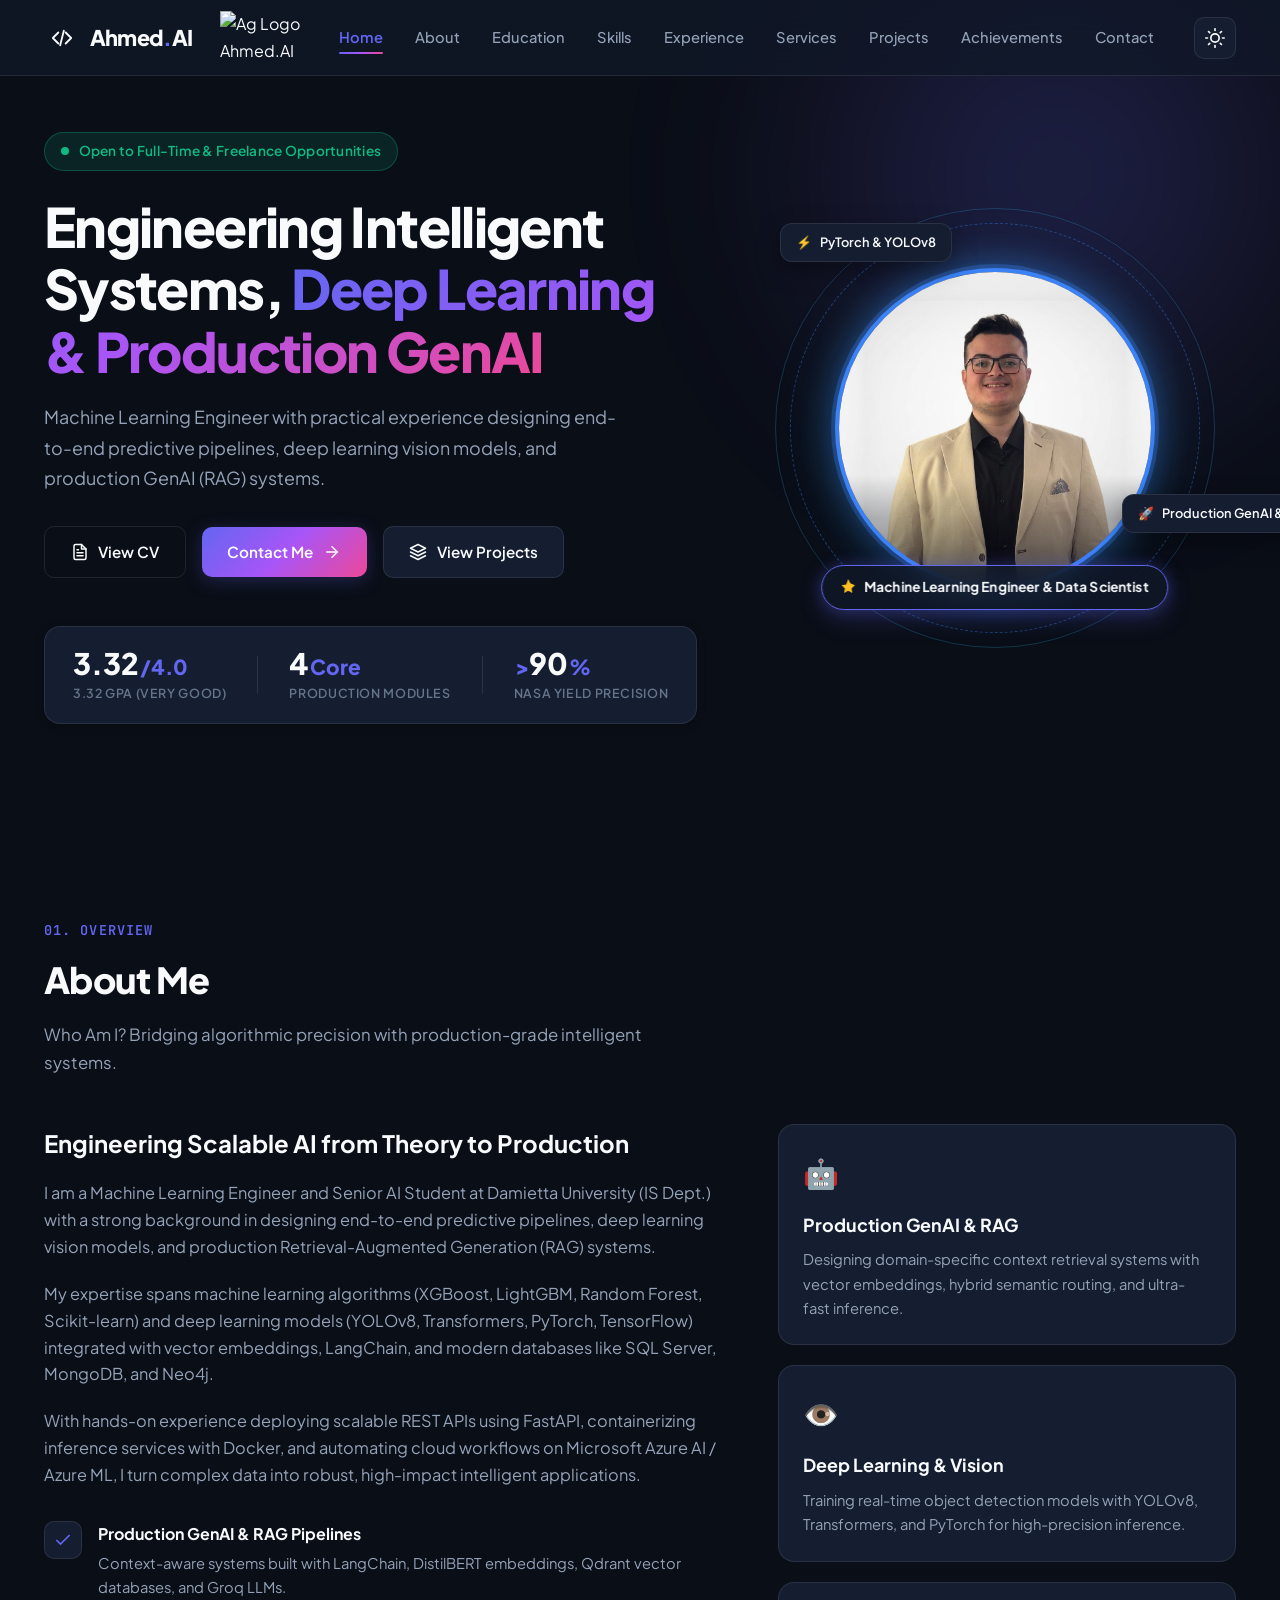
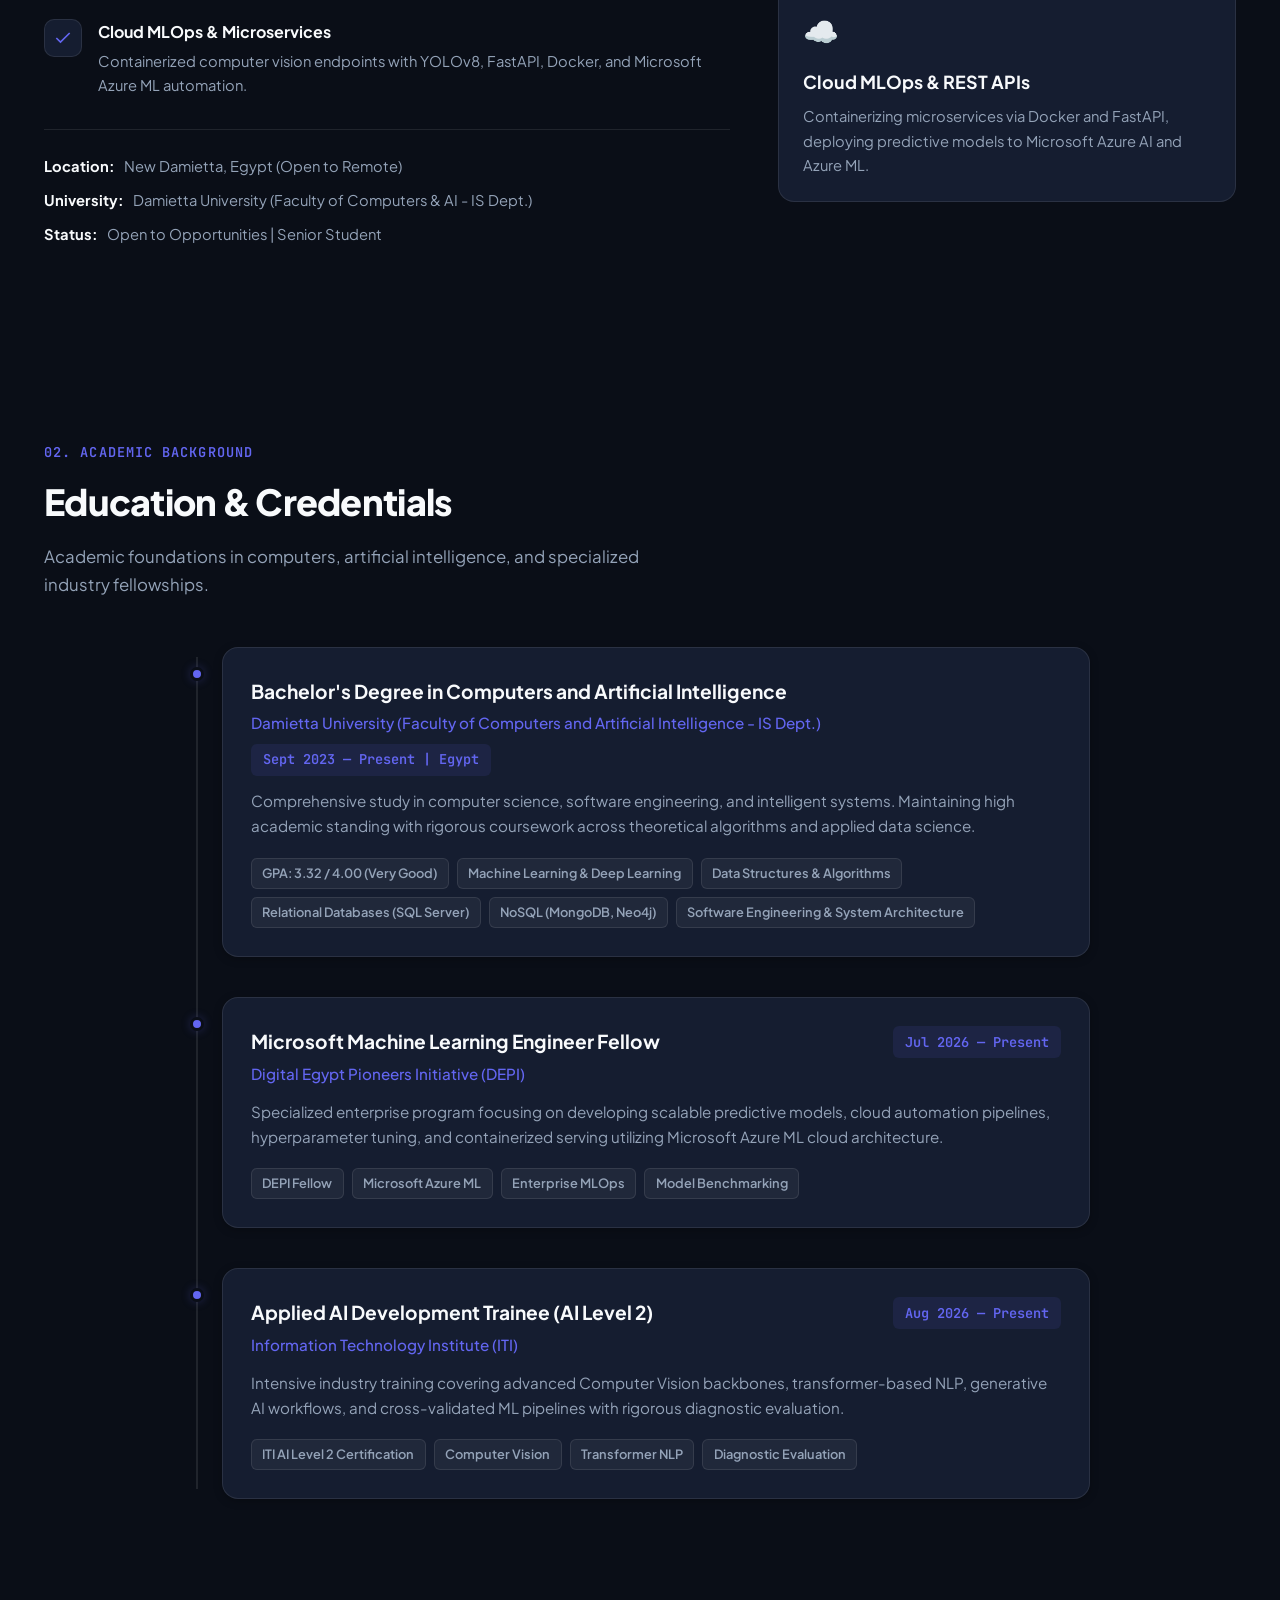
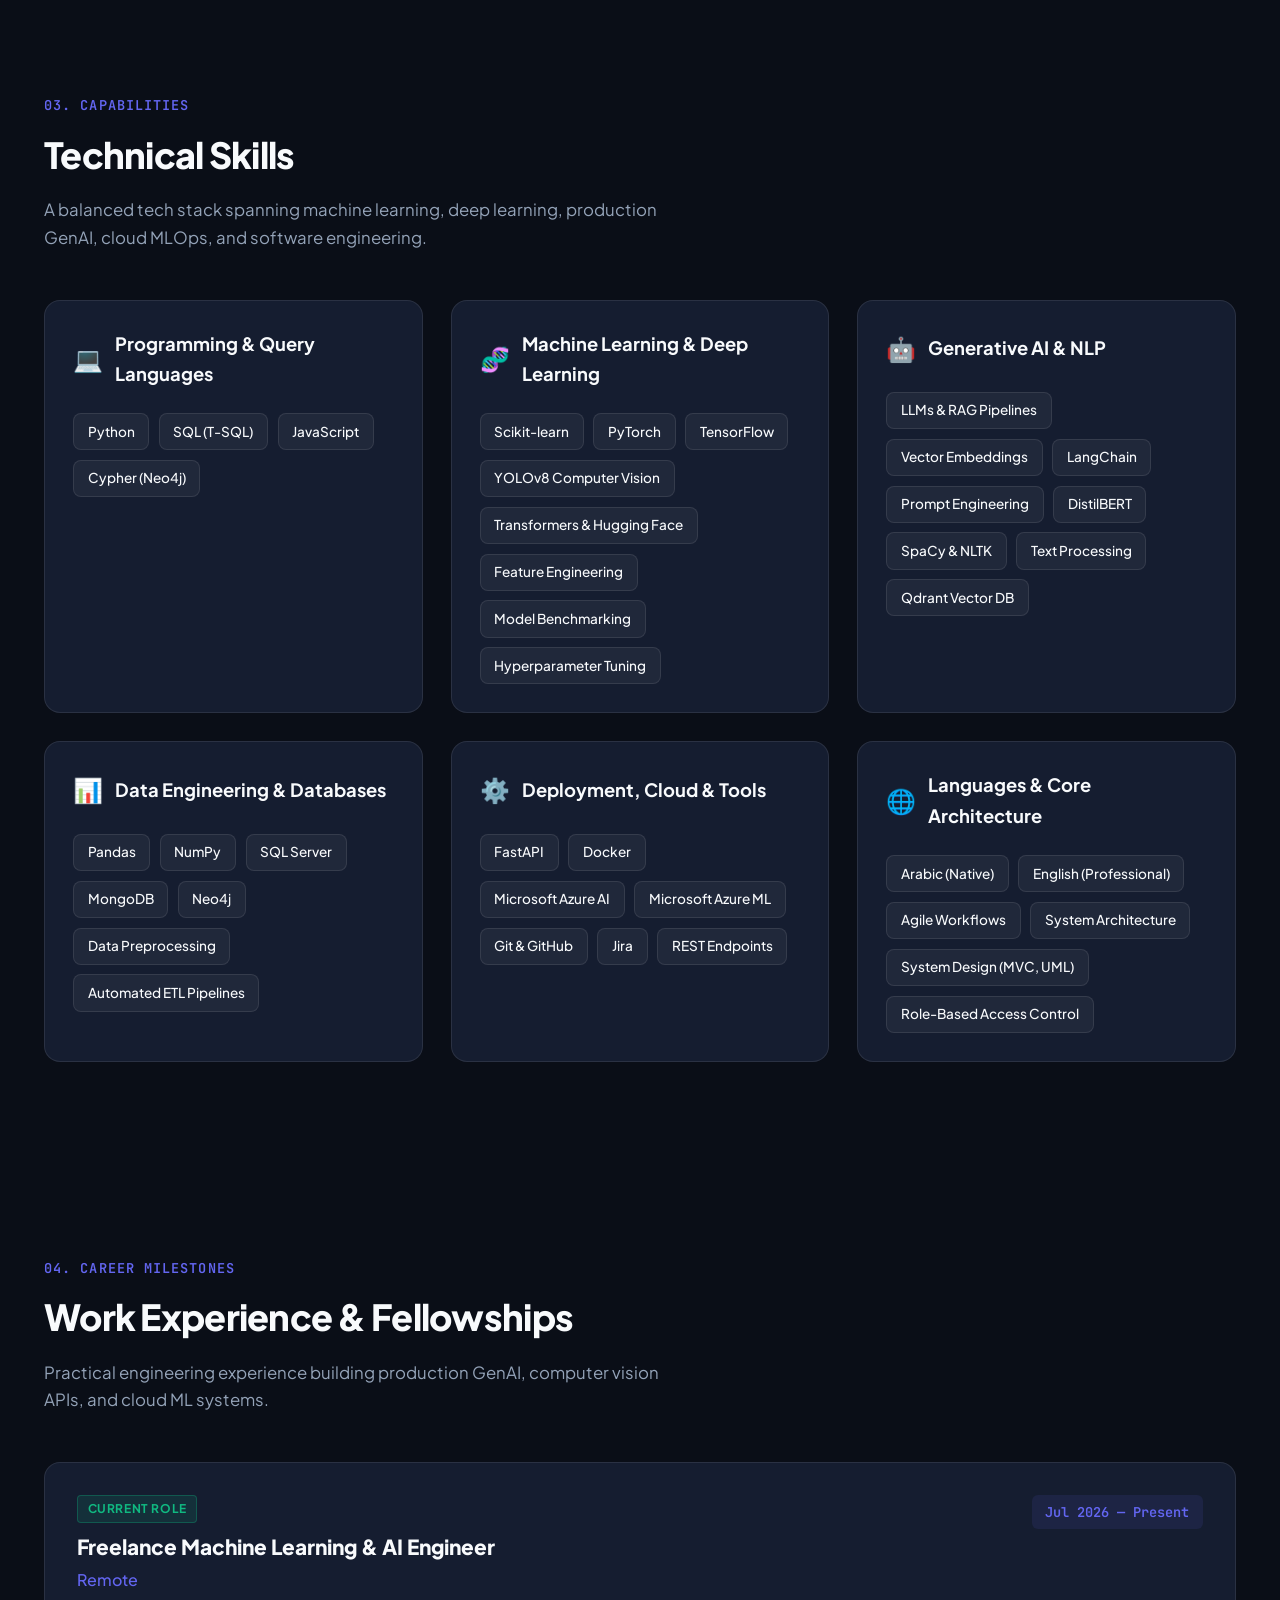
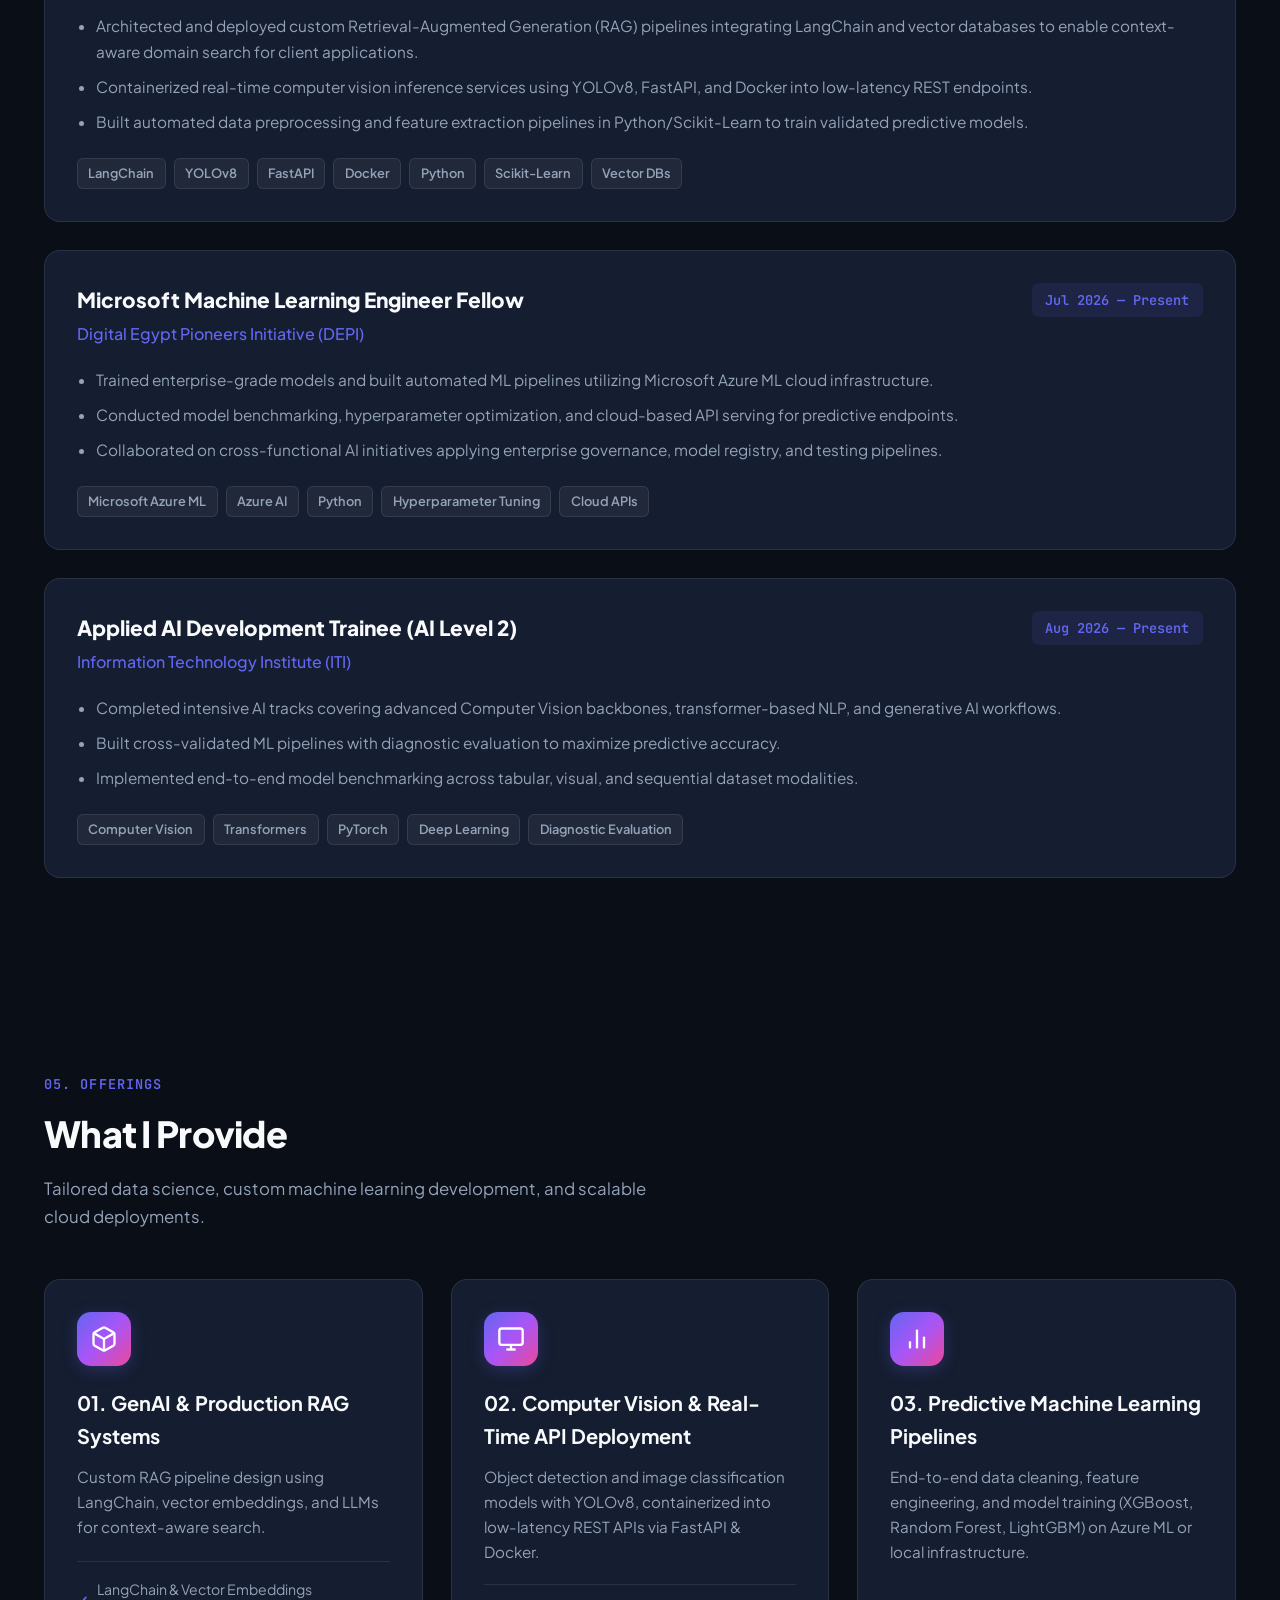
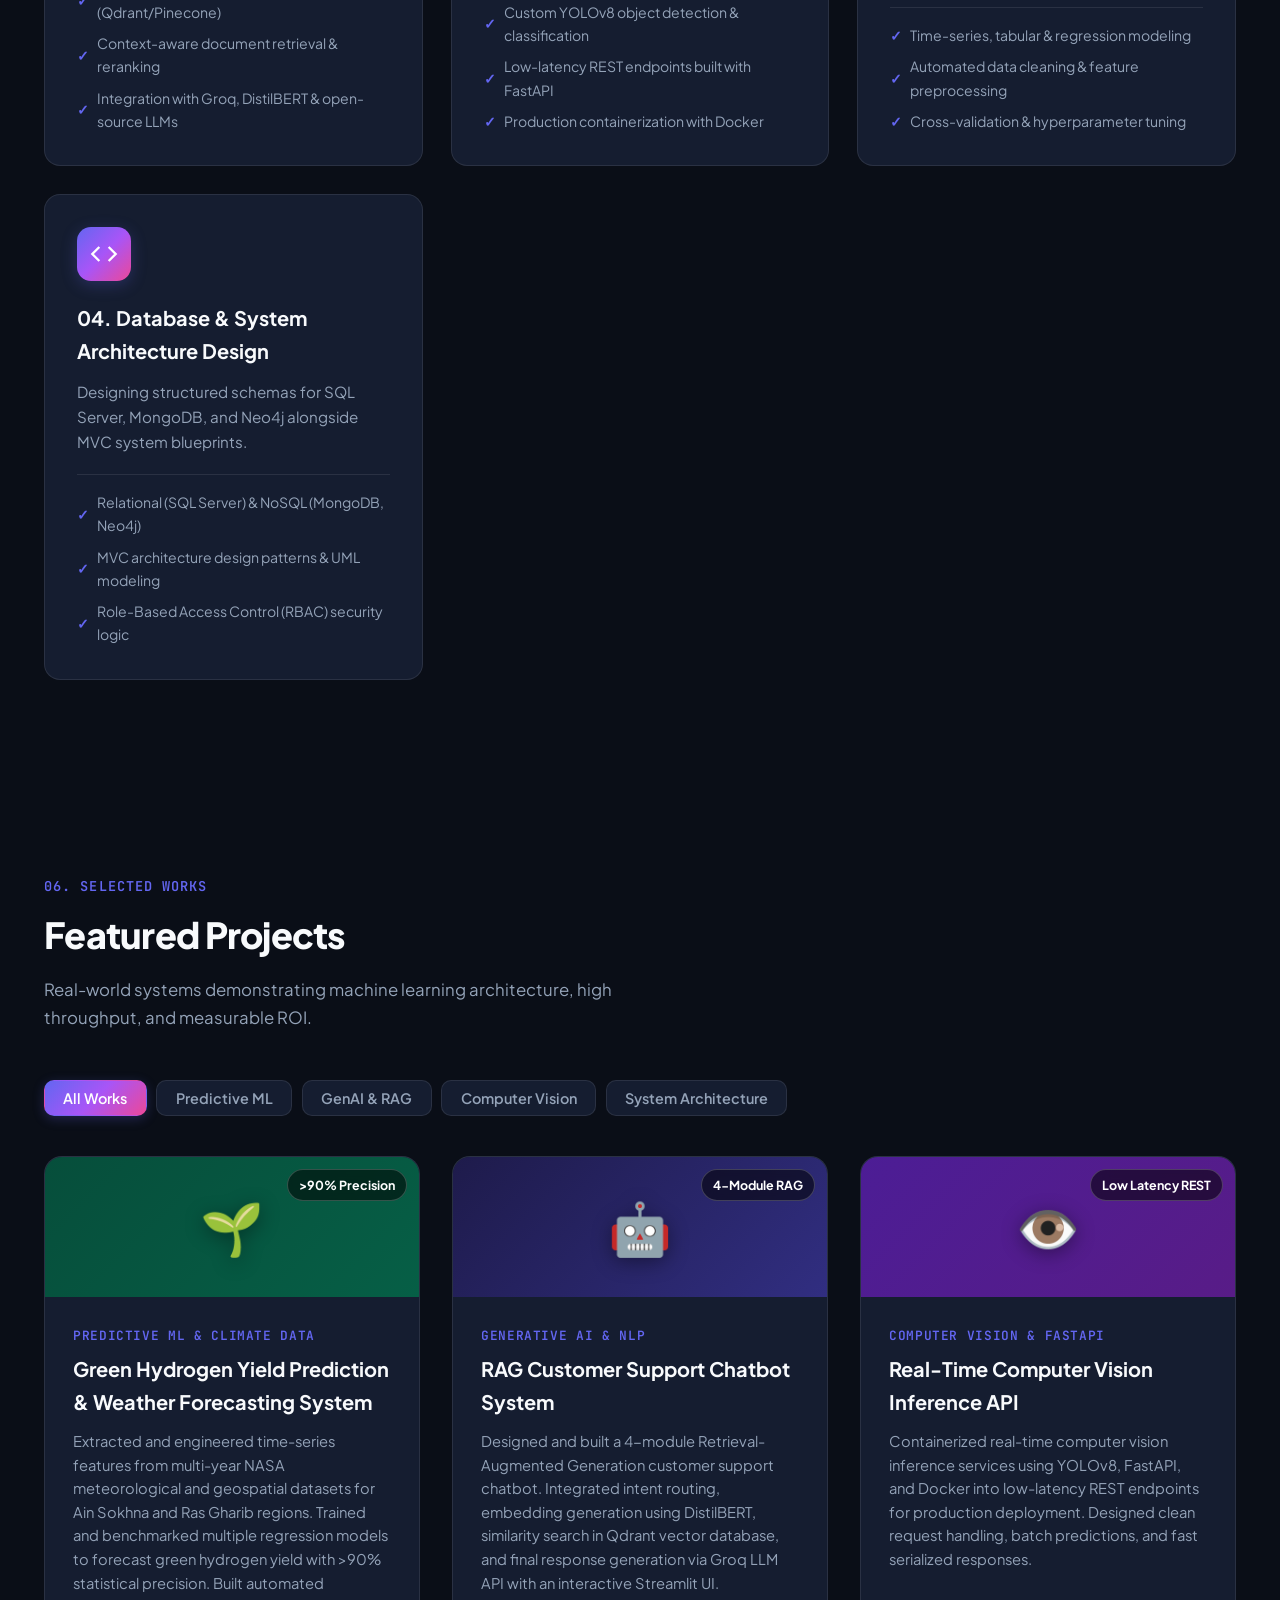
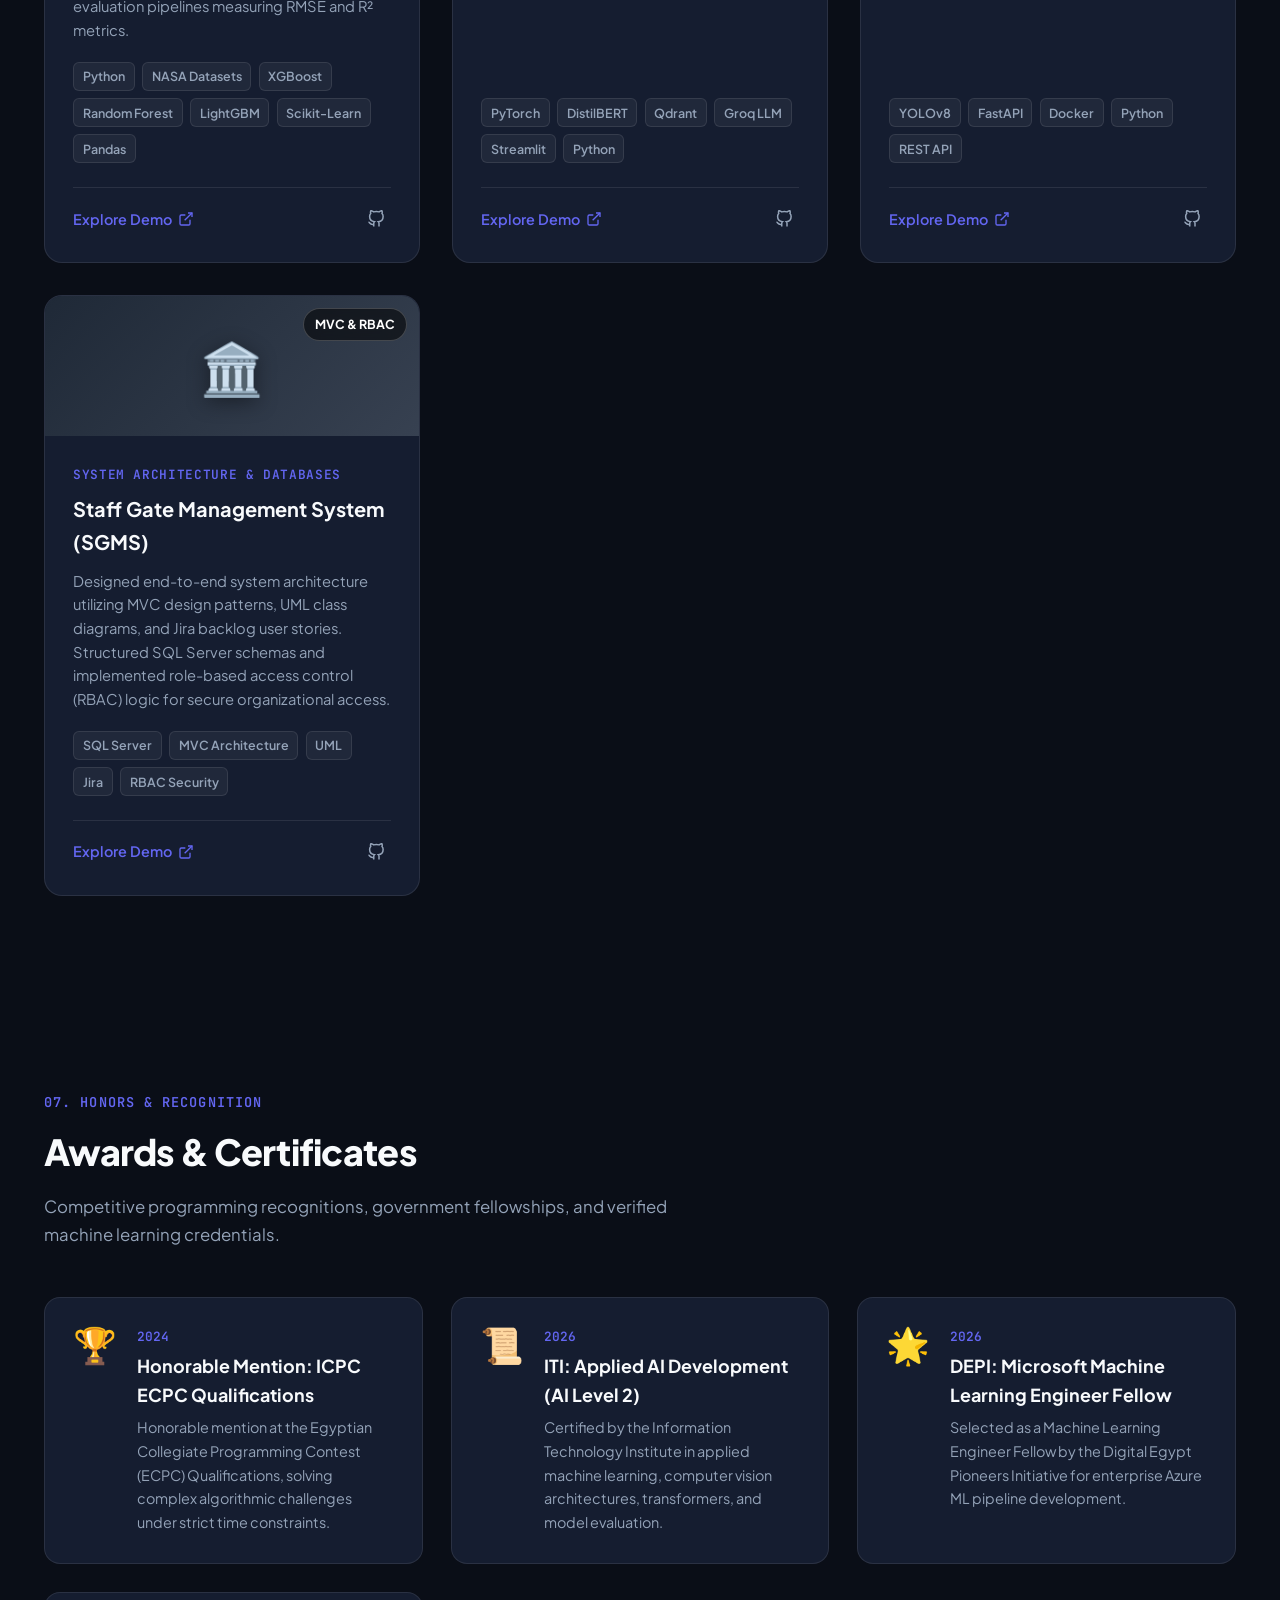
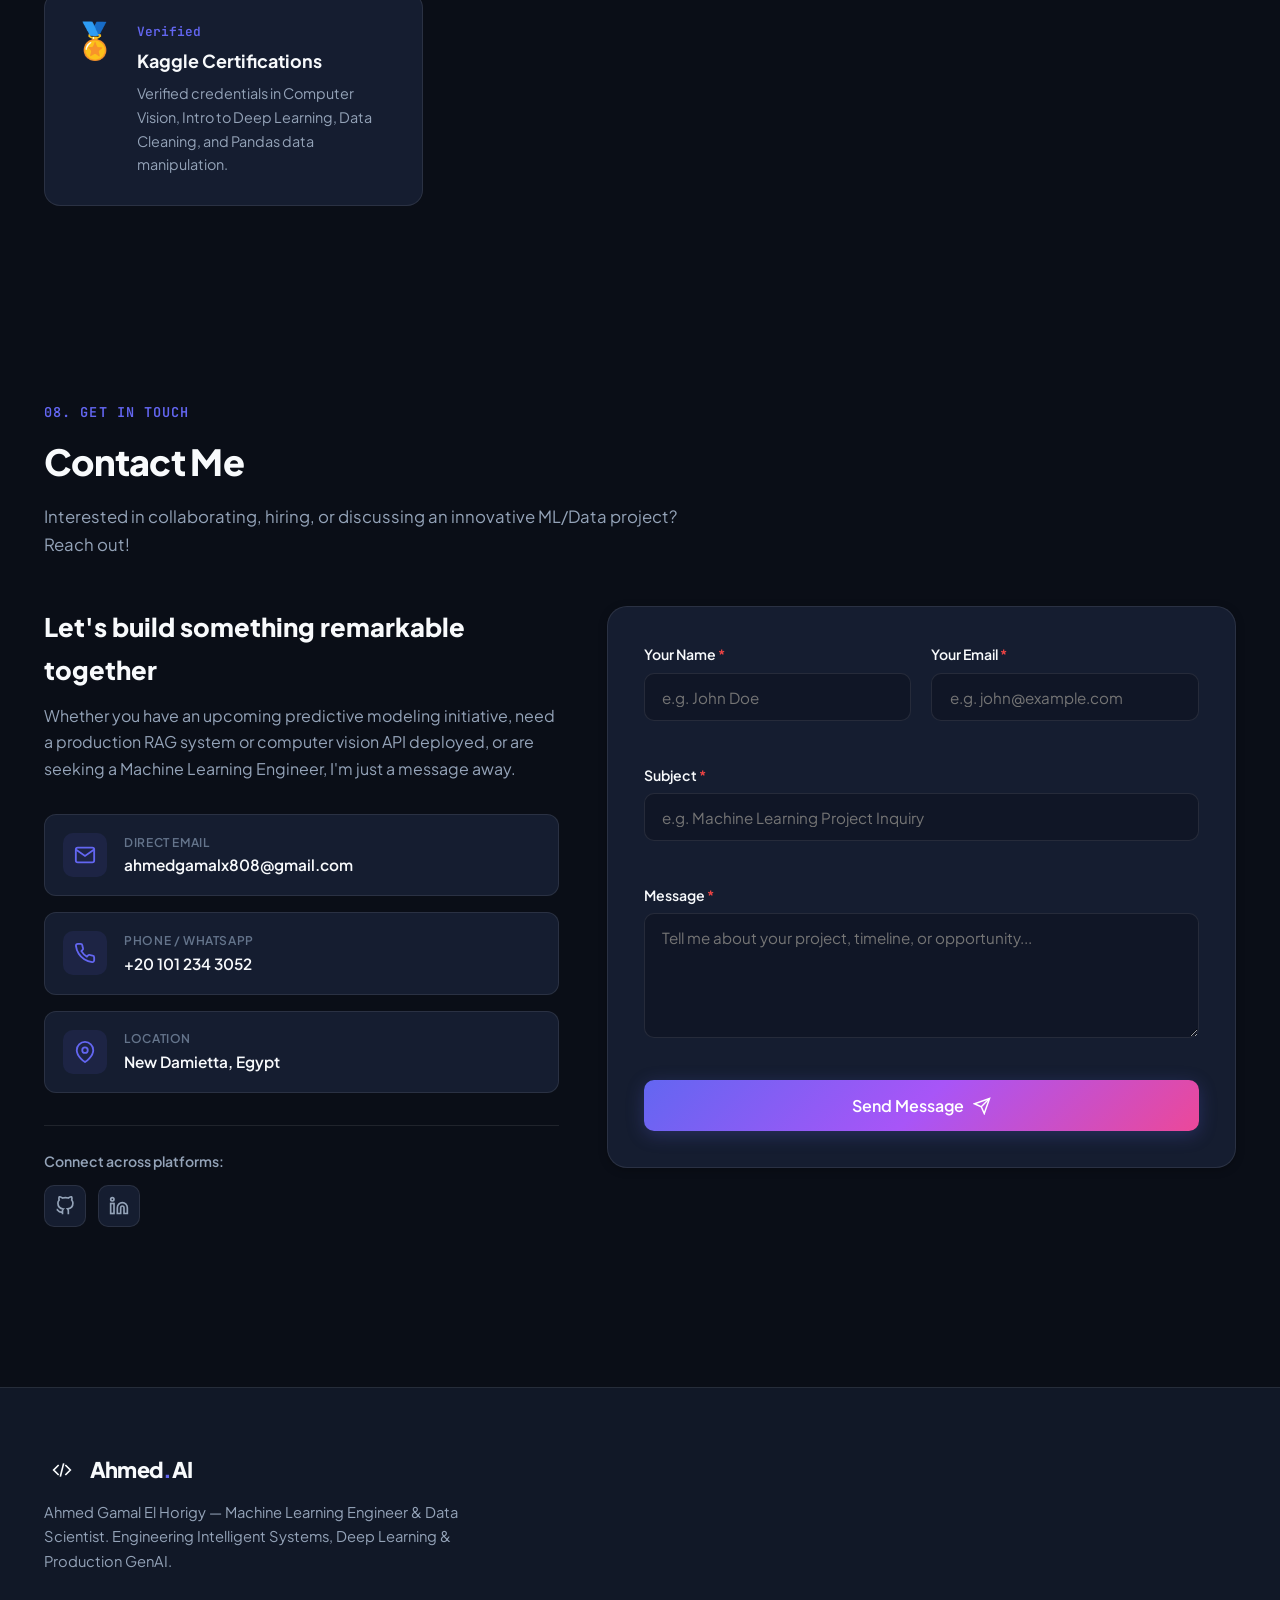
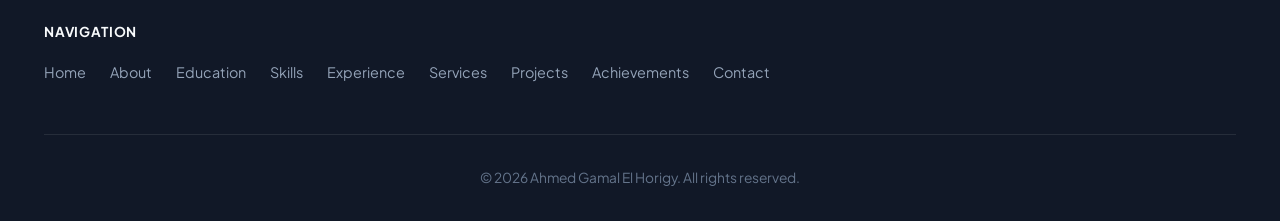
==== commit 4525f911: "updated logo" ====
--- a/index.html
+++ b/index.html
@@ -1,23 +1,31 @@
 <!DOCTYPE html>
 <html lang="en" data-theme="dark">
+
 <head>
   <meta charset="UTF-8">
   <meta name="viewport" content="width=device-width, initial-scale=1.0">
-  <meta name="description" content="Portfolio of Ahmed Gamal El Horigy - Machine Learning Engineer & Data Scientist specializing in Deep Learning, Computer Vision, and Production GenAI (RAG).">
-  <meta name="keywords" content="Ahmed Gamal El Horigy, Machine Learning Engineer, Data Scientist, Generative AI, RAG, Computer Vision, YOLOv8, PyTorch, Azure ML, FastAPI">
+  <meta name="description"
+    content="Portfolio of Ahmed Gamal El Horigy - Machine Learning Engineer & Data Scientist specializing in Deep Learning, Computer Vision, and Production GenAI (RAG).">
+  <meta name="keywords"
+    content="Ahmed Gamal El Horigy, Machine Learning Engineer, Data Scientist, Generative AI, RAG, Computer Vision, YOLOv8, PyTorch, Azure ML, FastAPI">
   <title>Ahmed Gamal El Horigy | Machine Learning Engineer &amp; Data Scientist</title>
   <link rel="preconnect" href="https://fonts.googleapis.com">
   <link rel="preconnect" href="https://fonts.gstatic.com" crossorigin>
-  <link href="https://fonts.googleapis.com/css2?family=Plus+Jakarta+Sans:wght@300;400;500;600;700;800&family=JetBrains+Mono:wght@400;500;600&display=swap" rel="stylesheet">
+  <link
+    href="https://fonts.googleapis.com/css2?family=Plus+Jakarta+Sans:wght@300;400;500;600;700;800&family=JetBrains+Mono:wght@400;500;600&display=swap"
+    rel="stylesheet">
   <link rel="stylesheet" href="style.css">
+  <link rel="icon" type="image/png" href="images/favicon.png">
 </head>
+
 <body>
   <!-- Fixed Top Navigation Header -->
   <header class="header" id="navbar">
     <div class="nav-container">
       <a href="#home" class="brand-logo" aria-label="Ahmed Gamal Portfolio Home">
         <span class="logo-icon">
-          <svg viewBox="0 0 24 24" width="22" height="22" fill="none" stroke="currentColor" stroke-width="2" stroke-linecap="round" stroke-linejoin="round">
+          <svg viewBox="0 0 24 24" width="22" height="22" fill="none" stroke="currentColor" stroke-width="2"
+            stroke-linecap="round" stroke-linejoin="round">
             <polyline points="16 18 22 12 16 6"></polyline>
             <polyline points="8 6 2 12 8 18"></polyline>
             <line x1="14" y1="4" x2="10" y2="20"></line>
@@ -25,6 +33,11 @@
         </span>
         <span class="logo-text">Ahmed<span class="accent-dot">.</span>AI</span>
       </a>
+      <a href="#home" class="nav-brand">
+        <img src="images/logo-icon.png" alt="Ag Logo" class="brand-logo-img">
+        <span>Ahmed.AI</span>
+      </a>
+
 
       <!-- Desktop Navigation Menu -->
       <nav class="nav-menu" id="navMenu" aria-label="Primary Navigation">
@@ -45,7 +58,8 @@
       <div class="nav-actions">
         <button class="theme-toggle-btn" id="themeToggle" aria-label="Toggle dark/light theme" title="Toggle theme">
           <span class="icon-sun">
-            <svg viewBox="0 0 24 24" width="20" height="20" fill="none" stroke="currentColor" stroke-width="2" stroke-linecap="round" stroke-linejoin="round">
+            <svg viewBox="0 0 24 24" width="20" height="20" fill="none" stroke="currentColor" stroke-width="2"
+              stroke-linecap="round" stroke-linejoin="round">
               <circle cx="12" cy="12" r="5"></circle>
               <line x1="12" y1="1" x2="12" y2="3"></line>
               <line x1="12" y1="21" x2="12" y2="23"></line>
@@ -58,7 +72,8 @@
             </svg>
           </span>
           <span class="icon-moon">
-            <svg viewBox="0 0 24 24" width="20" height="20" fill="none" stroke="currentColor" stroke-width="2" stroke-linecap="round" stroke-linejoin="round">
+            <svg viewBox="0 0 24 24" width="20" height="20" fill="none" stroke="currentColor" stroke-width="2"
+              stroke-linecap="round" stroke-linejoin="round">
               <path d="M21 12.79A9 9 0 1 1 11.21 3 7 7 0 0 0 21 12.79z"></path>
             </svg>
           </span>
@@ -93,13 +108,16 @@
 
           <!-- Short Bio Tagline -->
           <p class="hero-tagline">
-            Machine Learning Engineer with practical experience designing end-to-end predictive pipelines, deep learning vision models, and production GenAI (RAG) systems.
+            Machine Learning Engineer with practical experience designing end-to-end predictive pipelines, deep learning
+            vision models, and production GenAI (RAG) systems.
           </p>
 
           <!-- 3 Primary CTA Action Buttons -->
           <div class="hero-actions">
-            <a href="https://drive.google.com/file/d/1XW4Ch27_IBrfKb7YSozJML9A6NPD5pQh/view?usp=sharing" target="_blank" rel="noopener noreferrer" class="btn btn-outline" id="viewCvBtn">
-              <svg viewBox="0 0 24 24" width="18" height="18" fill="none" stroke="currentColor" stroke-width="2" stroke-linecap="round" stroke-linejoin="round">
+            <a href="https://drive.google.com/file/d/1XW4Ch27_IBrfKb7YSozJML9A6NPD5pQh/view?usp=sharing" target="_blank"
+              rel="noopener noreferrer" class="btn btn-outline" id="viewCvBtn">
+              <svg viewBox="0 0 24 24" width="18" height="18" fill="none" stroke="currentColor" stroke-width="2"
+                stroke-linecap="round" stroke-linejoin="round">
                 <path d="M14 2H6a2 2 0 0 0-2 2v16a2 2 0 0 0 2 2h12a2 2 0 0 0 2-2V8z"></path>
                 <polyline points="14 2 14 8 20 8"></polyline>
                 <line x1="16" y1="13" x2="8" y2="13"></line>
@@ -110,13 +128,15 @@
             </a>
             <a href="#contact" class="btn btn-primary">
               <span>Contact Me</span>
-              <svg viewBox="0 0 24 24" width="18" height="18" fill="none" stroke="currentColor" stroke-width="2" stroke-linecap="round" stroke-linejoin="round">
+              <svg viewBox="0 0 24 24" width="18" height="18" fill="none" stroke="currentColor" stroke-width="2"
+                stroke-linecap="round" stroke-linejoin="round">
                 <line x1="5" y1="12" x2="19" y2="12"></line>
                 <polyline points="12 5 19 12 12 19"></polyline>
               </svg>
             </a>
             <a href="#projects" class="btn btn-secondary">
-              <svg viewBox="0 0 24 24" width="18" height="18" fill="none" stroke="currentColor" stroke-width="2" stroke-linecap="round" stroke-linejoin="round">
+              <svg viewBox="0 0 24 24" width="18" height="18" fill="none" stroke="currentColor" stroke-width="2"
+                stroke-linecap="round" stroke-linejoin="round">
                 <polygon points="12 2 2 7 12 12 22 7 12 2"></polygon>
                 <polyline points="2 17 12 22 22 17"></polyline>
                 <polyline points="2 12 12 17 22 12"></polyline>
@@ -128,17 +148,20 @@
           <!-- Key Metric Counter Banner -->
           <div class="hero-metrics-banner">
             <div class="metric-card">
-              <div class="metric-number"><span class="counter" data-target="3.32">0.00</span><span class="plus">/4.0</span></div>
+              <div class="metric-number"><span class="counter" data-target="3.32">0.00</span><span
+                  class="plus">/4.0</span></div>
               <div class="metric-label">3.32 GPA (Very Good)</div>
             </div>
             <div class="metric-divider"></div>
             <div class="metric-card">
-              <div class="metric-number"><span class="counter" data-target="4">0</span><span class="plus"> Core</span></div>
+              <div class="metric-number"><span class="counter" data-target="4">0</span><span class="plus"> Core</span>
+              </div>
               <div class="metric-label">Production Modules</div>
             </div>
             <div class="metric-divider"></div>
             <div class="metric-card">
-              <div class="metric-number"><span class="plus">&gt;</span><span class="counter" data-target="90">0</span><span class="percent">%</span></div>
+              <div class="metric-number"><span class="plus">&gt;</span><span class="counter"
+                  data-target="90">0</span><span class="percent">%</span></div>
               <div class="metric-label">NASA Yield Precision</div>
             </div>
           </div>
@@ -149,9 +172,10 @@
           <div class="profile-card-wrapper">
             <div class="halo-ring halo-ring-1"></div>
             <div class="halo-ring halo-ring-2"></div>
-            
+
             <div class="circular-profile-card">
-              <img src="images/profile.jpg" alt="Ahmed Gamal El Horigy - Machine Learning Engineer &amp; Data Scientist" class="profile-photo" loading="eager">
+              <img src="images/profile.jpg" alt="Ahmed Gamal El Horigy - Machine Learning Engineer &amp; Data Scientist"
+                class="profile-photo" loading="eager">
               <div class="profile-mesh-overlay"></div>
             </div>
 
@@ -159,7 +183,8 @@
             <div class="glowing-badge-overlay">
               <div class="badge-sparkle">
                 <svg viewBox="0 0 24 24" width="16" height="16" fill="currentColor">
-                  <path d="M12 0l3.09 6.26L22 9.27l-5 4.87 1.18 6.88L12 17.77l-6.18 3.25L7 14.14 2 9.27l6.91-1.01L12 0z"/>
+                  <path
+                    d="M12 0l3.09 6.26L22 9.27l-5 4.87 1.18 6.88L12 17.77l-6.18 3.25L7 14.14 2 9.27l6.91-1.01L12 0z" />
                 </svg>
               </div>
               <span class="badge-title-text">Machine Learning Engineer &amp; Data Scientist</span>
@@ -185,20 +210,27 @@
         <div class="section-header">
           <div class="section-tag">01. Overview</div>
           <h2 class="section-title">About Me</h2>
-          <p class="section-subtitle">Who Am I? Bridging algorithmic precision with production-grade intelligent systems.</p>
+          <p class="section-subtitle">Who Am I? Bridging algorithmic precision with production-grade intelligent
+            systems.</p>
         </div>
 
         <div class="about-grid">
           <div class="about-narrative">
             <h3 class="narrative-heading">Engineering Scalable AI from Theory to Production</h3>
             <p>
-              I am a Machine Learning Engineer and Senior AI Student at Damietta University (IS Dept.) with a strong background in designing end-to-end predictive pipelines, deep learning vision models, and production Retrieval-Augmented Generation (RAG) systems.
+              I am a Machine Learning Engineer and Senior AI Student at Damietta University (IS Dept.) with a strong
+              background in designing end-to-end predictive pipelines, deep learning vision models, and production
+              Retrieval-Augmented Generation (RAG) systems.
             </p>
             <p>
-              My expertise spans machine learning algorithms (XGBoost, LightGBM, Random Forest, Scikit-learn) and deep learning models (YOLOv8, Transformers, PyTorch, TensorFlow) integrated with vector embeddings, LangChain, and modern databases like SQL Server, MongoDB, and Neo4j.
+              My expertise spans machine learning algorithms (XGBoost, LightGBM, Random Forest, Scikit-learn) and deep
+              learning models (YOLOv8, Transformers, PyTorch, TensorFlow) integrated with vector embeddings, LangChain,
+              and modern databases like SQL Server, MongoDB, and Neo4j.
             </p>
             <p>
-              With hands-on experience deploying scalable REST APIs using FastAPI, containerizing inference services with Docker, and automating cloud workflows on Microsoft Azure AI / Azure ML, I turn complex data into robust, high-impact intelligent applications.
+              With hands-on experience deploying scalable REST APIs using FastAPI, containerizing inference services
+              with Docker, and automating cloud workflows on Microsoft Azure AI / Azure ML, I turn complex data into
+              robust, high-impact intelligent applications.
             </p>
 
             <div class="about-key-highlights">
@@ -210,7 +242,8 @@
                 </div>
                 <div>
                   <strong>Production GenAI &amp; RAG Pipelines</strong>
-                  <p>Context-aware systems built with LangChain, DistilBERT embeddings, Qdrant vector databases, and Groq LLMs.</p>
+                  <p>Context-aware systems built with LangChain, DistilBERT embeddings, Qdrant vector databases, and
+                    Groq LLMs.</p>
                 </div>
               </div>
               <div class="highlight-item">
@@ -221,15 +254,19 @@
                 </div>
                 <div>
                   <strong>Cloud MLOps &amp; Microservices</strong>
-                  <p>Containerized computer vision endpoints with YOLOv8, FastAPI, Docker, and Microsoft Azure ML automation.</p>
+                  <p>Containerized computer vision endpoints with YOLOv8, FastAPI, Docker, and Microsoft Azure ML
+                    automation.</p>
                 </div>
               </div>
             </div>
 
             <div class="about-meta-row">
-              <div class="meta-item"><span class="meta-label">Location:</span> New Damietta, Egypt (Open to Remote)</div>
-              <div class="meta-item"><span class="meta-label">University:</span> Damietta University (Faculty of Computers &amp; AI - IS Dept.)</div>
-              <div class="meta-item"><span class="meta-label">Status:</span> Open to Opportunities | Senior Student</div>
+              <div class="meta-item"><span class="meta-label">Location:</span> New Damietta, Egypt (Open to Remote)
+              </div>
+              <div class="meta-item"><span class="meta-label">University:</span> Damietta University (Faculty of
+                Computers &amp; AI - IS Dept.)</div>
+              <div class="meta-item"><span class="meta-label">Status:</span> Open to Opportunities | Senior Student
+              </div>
             </div>
           </div>
 
@@ -237,17 +274,20 @@
             <div class="feature-card">
               <div class="feature-card-icon">🤖</div>
               <h4>Production GenAI &amp; RAG</h4>
-              <p>Designing domain-specific context retrieval systems with vector embeddings, hybrid semantic routing, and ultra-fast inference.</p>
+              <p>Designing domain-specific context retrieval systems with vector embeddings, hybrid semantic routing,
+                and ultra-fast inference.</p>
             </div>
             <div class="feature-card">
               <div class="feature-card-icon">👁️</div>
               <h4>Deep Learning &amp; Vision</h4>
-              <p>Training real-time object detection models with YOLOv8, Transformers, and PyTorch for high-precision inference.</p>
+              <p>Training real-time object detection models with YOLOv8, Transformers, and PyTorch for high-precision
+                inference.</p>
             </div>
             <div class="feature-card">
               <div class="feature-card-icon">☁️</div>
               <h4>Cloud MLOps &amp; REST APIs</h4>
-              <p>Containerizing microservices via Docker and FastAPI, deploying predictive models to Microsoft Azure AI and Azure ML.</p>
+              <p>Containerizing microservices via Docker and FastAPI, deploying predictive models to Microsoft Azure AI
+                and Azure ML.</p>
             </div>
           </div>
         </div>
@@ -260,7 +300,8 @@
         <div class="section-header">
           <div class="section-tag">02. Academic Background</div>
           <h2 class="section-title">Education &amp; Credentials</h2>
-          <p class="section-subtitle">Academic foundations in computers, artificial intelligence, and specialized industry fellowships.</p>
+          <p class="section-subtitle">Academic foundations in computers, artificial intelligence, and specialized
+            industry fellowships.</p>
         </div>
 
         <div class="timeline">
@@ -271,12 +312,14 @@
               <div class="timeline-header">
                 <div>
                   <h3 class="degree-title">Bachelor's Degree in Computers and Artificial Intelligence</h3>
-                  <h4 class="institution-name">Damietta University (Faculty of Computers and Artificial Intelligence - IS Dept.)</h4>
+                  <h4 class="institution-name">Damietta University (Faculty of Computers and Artificial Intelligence -
+                    IS Dept.)</h4>
                 </div>
                 <span class="timeline-date">Sept 2023 — Present | Egypt</span>
               </div>
               <p class="timeline-description">
-                Comprehensive study in computer science, software engineering, and intelligent systems. Maintaining high academic standing with rigorous coursework across theoretical algorithms and applied data science.
+                Comprehensive study in computer science, software engineering, and intelligent systems. Maintaining high
+                academic standing with rigorous coursework across theoretical algorithms and applied data science.
               </p>
               <div class="timeline-tags">
                 <span class="tag">GPA: 3.32 / 4.00 (Very Good)</span>
@@ -301,7 +344,9 @@
                 <span class="timeline-date">Jul 2026 — Present</span>
               </div>
               <p class="timeline-description">
-                Specialized enterprise program focusing on developing scalable predictive models, cloud automation pipelines, hyperparameter tuning, and containerized serving utilizing Microsoft Azure ML cloud architecture.
+                Specialized enterprise program focusing on developing scalable predictive models, cloud automation
+                pipelines, hyperparameter tuning, and containerized serving utilizing Microsoft Azure ML cloud
+                architecture.
               </p>
               <div class="timeline-tags">
                 <span class="tag">DEPI Fellow</span>
@@ -324,7 +369,8 @@
                 <span class="timeline-date">Aug 2026 — Present</span>
               </div>
               <p class="timeline-description">
-                Intensive industry training covering advanced Computer Vision backbones, transformer-based NLP, generative AI workflows, and cross-validated ML pipelines with rigorous diagnostic evaluation.
+                Intensive industry training covering advanced Computer Vision backbones, transformer-based NLP,
+                generative AI workflows, and cross-validated ML pipelines with rigorous diagnostic evaluation.
               </p>
               <div class="timeline-tags">
                 <span class="tag">ITI AI Level 2 Certification</span>
@@ -344,7 +390,8 @@
         <div class="section-header">
           <div class="section-tag">03. Capabilities</div>
           <h2 class="section-title">Technical Skills</h2>
-          <p class="section-subtitle">A balanced tech stack spanning machine learning, deep learning, production GenAI, cloud MLOps, and software engineering.</p>
+          <p class="section-subtitle">A balanced tech stack spanning machine learning, deep learning, production GenAI,
+            cloud MLOps, and software engineering.</p>
         </div>
 
         <div class="skills-grid">
@@ -457,7 +504,8 @@
         <div class="section-header">
           <div class="section-tag">04. Career Milestones</div>
           <h2 class="section-title">Work Experience &amp; Fellowships</h2>
-          <p class="section-subtitle">Practical engineering experience building production GenAI, computer vision APIs, and cloud ML systems.</p>
+          <p class="section-subtitle">Practical engineering experience building production GenAI, computer vision APIs,
+            and cloud ML systems.</p>
         </div>
 
         <div class="experience-list">
@@ -472,9 +520,12 @@
               <span class="exp-duration">Jul 2026 — Present</span>
             </div>
             <ul class="exp-points">
-              <li>Architected and deployed custom Retrieval-Augmented Generation (RAG) pipelines integrating LangChain and vector databases to enable context-aware domain search for client applications.</li>
-              <li>Containerized real-time computer vision inference services using YOLOv8, FastAPI, and Docker into low-latency REST endpoints.</li>
-              <li>Built automated data preprocessing and feature extraction pipelines in Python/Scikit-Learn to train validated predictive models.</li>
+              <li>Architected and deployed custom Retrieval-Augmented Generation (RAG) pipelines integrating LangChain
+                and vector databases to enable context-aware domain search for client applications.</li>
+              <li>Containerized real-time computer vision inference services using YOLOv8, FastAPI, and Docker into
+                low-latency REST endpoints.</li>
+              <li>Built automated data preprocessing and feature extraction pipelines in Python/Scikit-Learn to train
+                validated predictive models.</li>
             </ul>
             <div class="exp-tech-stack">
               <span>LangChain</span>
@@ -497,9 +548,12 @@
               <span class="exp-duration">Jul 2026 — Present</span>
             </div>
             <ul class="exp-points">
-              <li>Trained enterprise-grade models and built automated ML pipelines utilizing Microsoft Azure ML cloud infrastructure.</li>
-              <li>Conducted model benchmarking, hyperparameter optimization, and cloud-based API serving for predictive endpoints.</li>
-              <li>Collaborated on cross-functional AI initiatives applying enterprise governance, model registry, and testing pipelines.</li>
+              <li>Trained enterprise-grade models and built automated ML pipelines utilizing Microsoft Azure ML cloud
+                infrastructure.</li>
+              <li>Conducted model benchmarking, hyperparameter optimization, and cloud-based API serving for predictive
+                endpoints.</li>
+              <li>Collaborated on cross-functional AI initiatives applying enterprise governance, model registry, and
+                testing pipelines.</li>
             </ul>
             <div class="exp-tech-stack">
               <span>Microsoft Azure ML</span>
@@ -520,9 +574,11 @@
               <span class="exp-duration">Aug 2026 — Present</span>
             </div>
             <ul class="exp-points">
-              <li>Completed intensive AI tracks covering advanced Computer Vision backbones, transformer-based NLP, and generative AI workflows.</li>
+              <li>Completed intensive AI tracks covering advanced Computer Vision backbones, transformer-based NLP, and
+                generative AI workflows.</li>
               <li>Built cross-validated ML pipelines with diagnostic evaluation to maximize predictive accuracy.</li>
-              <li>Implemented end-to-end model benchmarking across tabular, visual, and sequential dataset modalities.</li>
+              <li>Implemented end-to-end model benchmarking across tabular, visual, and sequential dataset modalities.
+              </li>
             </ul>
             <div class="exp-tech-stack">
               <span>Computer Vision</span>
@@ -542,7 +598,8 @@
         <div class="section-header">
           <div class="section-tag">05. Offerings</div>
           <h2 class="section-title">What I Provide</h2>
-          <p class="section-subtitle">Tailored data science, custom machine learning development, and scalable cloud deployments.</p>
+          <p class="section-subtitle">Tailored data science, custom machine learning development, and scalable cloud
+            deployments.</p>
         </div>
 
         <div class="services-grid">
@@ -550,13 +607,16 @@
           <div class="service-card">
             <div class="service-icon-box">
               <svg viewBox="0 0 24 24" width="28" height="28" fill="none" stroke="currentColor" stroke-width="2">
-                <path d="M21 16V8a2 2 0 0 0-1-1.73l-7-4a2 2 0 0 0-2 0l-7 4A2 2 0 0 0 3 8v8a2 2 0 0 0 1 1.73l7 4a2 2 0 0 0 2 0l7-4A2 2 0 0 0 21 16z"></path>
+                <path
+                  d="M21 16V8a2 2 0 0 0-1-1.73l-7-4a2 2 0 0 0-2 0l-7 4A2 2 0 0 0 3 8v8a2 2 0 0 0 1 1.73l7 4a2 2 0 0 0 2 0l7-4A2 2 0 0 0 21 16z">
+                </path>
                 <polyline points="3.27 6.96 12 12.01 20.73 6.96"></polyline>
                 <line x1="12" y1="22.08" x2="12" y2="12"></line>
               </svg>
             </div>
             <h3 class="service-title">01. GenAI &amp; Production RAG Systems</h3>
-            <p class="service-desc">Custom RAG pipeline design using LangChain, vector embeddings, and LLMs for context-aware search.</p>
+            <p class="service-desc">Custom RAG pipeline design using LangChain, vector embeddings, and LLMs for
+              context-aware search.</p>
             <ul class="service-checklist">
               <li>LangChain &amp; Vector Embeddings (Qdrant/Pinecone)</li>
               <li>Context-aware document retrieval &amp; reranking</li>
@@ -574,7 +634,8 @@
               </svg>
             </div>
             <h3 class="service-title">02. Computer Vision &amp; Real-Time API Deployment</h3>
-            <p class="service-desc">Object detection and image classification models with YOLOv8, containerized into low-latency REST APIs via FastAPI &amp; Docker.</p>
+            <p class="service-desc">Object detection and image classification models with YOLOv8, containerized into
+              low-latency REST APIs via FastAPI &amp; Docker.</p>
             <ul class="service-checklist">
               <li>Custom YOLOv8 object detection &amp; classification</li>
               <li>Low-latency REST endpoints built with FastAPI</li>
@@ -592,7 +653,8 @@
               </svg>
             </div>
             <h3 class="service-title">03. Predictive Machine Learning Pipelines</h3>
-            <p class="service-desc">End-to-end data cleaning, feature engineering, and model training (XGBoost, Random Forest, LightGBM) on Azure ML or local infrastructure.</p>
+            <p class="service-desc">End-to-end data cleaning, feature engineering, and model training (XGBoost, Random
+              Forest, LightGBM) on Azure ML or local infrastructure.</p>
             <ul class="service-checklist">
               <li>Time-series, tabular &amp; regression modeling</li>
               <li>Automated data cleaning &amp; feature preprocessing</li>
@@ -609,7 +671,8 @@
               </svg>
             </div>
             <h3 class="service-title">04. Database &amp; System Architecture Design</h3>
-            <p class="service-desc">Designing structured schemas for SQL Server, MongoDB, and Neo4j alongside MVC system blueprints.</p>
+            <p class="service-desc">Designing structured schemas for SQL Server, MongoDB, and Neo4j alongside MVC system
+              blueprints.</p>
             <ul class="service-checklist">
               <li>Relational (SQL Server) &amp; NoSQL (MongoDB, Neo4j)</li>
               <li>MVC architecture design patterns &amp; UML modeling</li>
@@ -626,7 +689,8 @@
         <div class="section-header">
           <div class="section-tag">06. Selected Works</div>
           <h2 class="section-title">Featured Projects</h2>
-          <p class="section-subtitle">Real-world systems demonstrating machine learning architecture, high throughput, and measurable ROI.</p>
+          <p class="section-subtitle">Real-world systems demonstrating machine learning architecture, high throughput,
+            and measurable ROI.</p>
         </div>
 
         <!-- Filter Tabs -->
@@ -650,7 +714,10 @@
               <div class="project-category">Predictive ML &amp; Climate Data</div>
               <h3 class="project-title">Green Hydrogen Yield Prediction &amp; Weather Forecasting System</h3>
               <p class="project-description">
-                Extracted and engineered time-series features from multi-year NASA meteorological and geospatial datasets for Ain Sokhna and Ras Gharib regions. Trained and benchmarked multiple regression models to forecast green hydrogen yield with &gt;90% statistical precision. Built automated evaluation pipelines measuring RMSE and R² metrics.
+                Extracted and engineered time-series features from multi-year NASA meteorological and geospatial
+                datasets for Ain Sokhna and Ras Gharib regions. Trained and benchmarked multiple regression models to
+                forecast green hydrogen yield with &gt;90% statistical precision. Built automated evaluation pipelines
+                measuring RMSE and R² metrics.
               </p>
               <div class="project-tech-tags">
                 <span>Python</span>
@@ -664,10 +731,19 @@
               <div class="project-links">
                 <a href="#contact" class="project-link">
                   <span>Explore Demo</span>
-                  <svg viewBox="0 0 24 24" width="16" height="16" fill="none" stroke="currentColor" stroke-width="2"><path d="M18 13v6a2 2 0 0 1-2 2H5a2 2 0 0 1-2-2V8a2 2 0 0 1 2-2h6"></path><polyline points="15 3 21 3 21 9"></polyline><line x1="10" y1="14" x2="21" y2="3"></line></svg>
+                  <svg viewBox="0 0 24 24" width="16" height="16" fill="none" stroke="currentColor" stroke-width="2">
+                    <path d="M18 13v6a2 2 0 0 1-2 2H5a2 2 0 0 1-2-2V8a2 2 0 0 1 2-2h6"></path>
+                    <polyline points="15 3 21 3 21 9"></polyline>
+                    <line x1="10" y1="14" x2="21" y2="3"></line>
+                  </svg>
                 </a>
-                <a href="https://github.com/Ahmedgamalxlr8" target="_blank" rel="noopener noreferrer" class="project-link-icon" title="View Source on GitHub">
-                  <svg viewBox="0 0 24 24" width="18" height="18" fill="none" stroke="currentColor" stroke-width="2"><path d="M9 19c-5 1.5-5-2.5-7-3m14 6v-3.87a3.37 3.37 0 0 0-.94-2.61c3.14-.35 6.44-1.54 6.44-7A5.44 5.44 0 0 0 20 4.77 5.07 5.07 0 0 0 19.91 1S18.73.65 16 2.48a13.38 13.38 0 0 0-7 0C6.27.65 5.09 1 5.09 1A5.07 5.07 0 0 0 5 4.77a5.44 5.44 0 0 0-1.5 3.78c0 5.42 3.3 6.61 6.44 7A3.37 3.37 0 0 0 9 18.13V22"></path></svg>
+                <a href="https://github.com/Ahmedgamalxlr8" target="_blank" rel="noopener noreferrer"
+                  class="project-link-icon" title="View Source on GitHub">
+                  <svg viewBox="0 0 24 24" width="18" height="18" fill="none" stroke="currentColor" stroke-width="2">
+                    <path
+                      d="M9 19c-5 1.5-5-2.5-7-3m14 6v-3.87a3.37 3.37 0 0 0-.94-2.61c3.14-.35 6.44-1.54 6.44-7A5.44 5.44 0 0 0 20 4.77 5.07 5.07 0 0 0 19.91 1S18.73.65 16 2.48a13.38 13.38 0 0 0-7 0C6.27.65 5.09 1 5.09 1A5.07 5.07 0 0 0 5 4.77a5.44 5.44 0 0 0-1.5 3.78c0 5.42 3.3 6.61 6.44 7A3.37 3.37 0 0 0 9 18.13V22">
+                    </path>
+                  </svg>
                 </a>
               </div>
             </div>
@@ -683,7 +759,9 @@
               <div class="project-category">Generative AI &amp; NLP</div>
               <h3 class="project-title">RAG Customer Support Chatbot System</h3>
               <p class="project-description">
-                Designed and built a 4-module Retrieval-Augmented Generation customer support chatbot. Integrated intent routing, embedding generation using DistilBERT, similarity search in Qdrant vector database, and final response generation via Groq LLM API with an interactive Streamlit UI.
+                Designed and built a 4-module Retrieval-Augmented Generation customer support chatbot. Integrated intent
+                routing, embedding generation using DistilBERT, similarity search in Qdrant vector database, and final
+                response generation via Groq LLM API with an interactive Streamlit UI.
               </p>
               <div class="project-tech-tags">
                 <span>PyTorch</span>
@@ -696,10 +774,19 @@
               <div class="project-links">
                 <a href="#contact" class="project-link">
                   <span>Explore Demo</span>
-                  <svg viewBox="0 0 24 24" width="16" height="16" fill="none" stroke="currentColor" stroke-width="2"><path d="M18 13v6a2 2 0 0 1-2 2H5a2 2 0 0 1-2-2V8a2 2 0 0 1 2-2h6"></path><polyline points="15 3 21 3 21 9"></polyline><line x1="10" y1="14" x2="21" y2="3"></line></svg>
+                  <svg viewBox="0 0 24 24" width="16" height="16" fill="none" stroke="currentColor" stroke-width="2">
+                    <path d="M18 13v6a2 2 0 0 1-2 2H5a2 2 0 0 1-2-2V8a2 2 0 0 1 2-2h6"></path>
+                    <polyline points="15 3 21 3 21 9"></polyline>
+                    <line x1="10" y1="14" x2="21" y2="3"></line>
+                  </svg>
                 </a>
-                <a href="https://github.com/Ahmedgamalxlr8" target="_blank" rel="noopener noreferrer" class="project-link-icon" title="View Source on GitHub">
-                  <svg viewBox="0 0 24 24" width="18" height="18" fill="none" stroke="currentColor" stroke-width="2"><path d="M9 19c-5 1.5-5-2.5-7-3m14 6v-3.87a3.37 3.37 0 0 0-.94-2.61c3.14-.35 6.44-1.54 6.44-7A5.44 5.44 0 0 0 20 4.77 5.07 5.07 0 0 0 19.91 1S18.73.65 16 2.48a13.38 13.38 0 0 0-7 0C6.27.65 5.09 1 5.09 1A5.07 5.07 0 0 0 5 4.77a5.44 5.44 0 0 0-1.5 3.78c0 5.42 3.3 6.61 6.44 7A3.37 3.37 0 0 0 9 18.13V22"></path></svg>
+                <a href="https://github.com/Ahmedgamalxlr8" target="_blank" rel="noopener noreferrer"
+                  class="project-link-icon" title="View Source on GitHub">
+                  <svg viewBox="0 0 24 24" width="18" height="18" fill="none" stroke="currentColor" stroke-width="2">
+                    <path
+                      d="M9 19c-5 1.5-5-2.5-7-3m14 6v-3.87a3.37 3.37 0 0 0-.94-2.61c3.14-.35 6.44-1.54 6.44-7A5.44 5.44 0 0 0 20 4.77 5.07 5.07 0 0 0 19.91 1S18.73.65 16 2.48a13.38 13.38 0 0 0-7 0C6.27.65 5.09 1 5.09 1A5.07 5.07 0 0 0 5 4.77a5.44 5.44 0 0 0-1.5 3.78c0 5.42 3.3 6.61 6.44 7A3.37 3.37 0 0 0 9 18.13V22">
+                    </path>
+                  </svg>
                 </a>
               </div>
             </div>
@@ -715,7 +802,9 @@
               <div class="project-category">Computer Vision &amp; FastAPI</div>
               <h3 class="project-title">Real-Time Computer Vision Inference API</h3>
               <p class="project-description">
-                Containerized real-time computer vision inference services using YOLOv8, FastAPI, and Docker into low-latency REST endpoints for production deployment. Designed clean request handling, batch predictions, and fast serialized responses.
+                Containerized real-time computer vision inference services using YOLOv8, FastAPI, and Docker into
+                low-latency REST endpoints for production deployment. Designed clean request handling, batch
+                predictions, and fast serialized responses.
               </p>
               <div class="project-tech-tags">
                 <span>YOLOv8</span>
@@ -727,10 +816,19 @@
               <div class="project-links">
                 <a href="#contact" class="project-link">
                   <span>Explore Demo</span>
-                  <svg viewBox="0 0 24 24" width="16" height="16" fill="none" stroke="currentColor" stroke-width="2"><path d="M18 13v6a2 2 0 0 1-2 2H5a2 2 0 0 1-2-2V8a2 2 0 0 1 2-2h6"></path><polyline points="15 3 21 3 21 9"></polyline><line x1="10" y1="14" x2="21" y2="3"></line></svg>
+                  <svg viewBox="0 0 24 24" width="16" height="16" fill="none" stroke="currentColor" stroke-width="2">
+                    <path d="M18 13v6a2 2 0 0 1-2 2H5a2 2 0 0 1-2-2V8a2 2 0 0 1 2-2h6"></path>
+                    <polyline points="15 3 21 3 21 9"></polyline>
+                    <line x1="10" y1="14" x2="21" y2="3"></line>
+                  </svg>
                 </a>
-                <a href="https://github.com/Ahmedgamalxlr8" target="_blank" rel="noopener noreferrer" class="project-link-icon" title="View Source on GitHub">
-                  <svg viewBox="0 0 24 24" width="18" height="18" fill="none" stroke="currentColor" stroke-width="2"><path d="M9 19c-5 1.5-5-2.5-7-3m14 6v-3.87a3.37 3.37 0 0 0-.94-2.61c3.14-.35 6.44-1.54 6.44-7A5.44 5.44 0 0 0 20 4.77 5.07 5.07 0 0 0 19.91 1S18.73.65 16 2.48a13.38 13.38 0 0 0-7 0C6.27.65 5.09 1 5.09 1A5.07 5.07 0 0 0 5 4.77a5.44 5.44 0 0 0-1.5 3.78c0 5.42 3.3 6.61 6.44 7A3.37 3.37 0 0 0 9 18.13V22"></path></svg>
+                <a href="https://github.com/Ahmedgamalxlr8" target="_blank" rel="noopener noreferrer"
+                  class="project-link-icon" title="View Source on GitHub">
+                  <svg viewBox="0 0 24 24" width="18" height="18" fill="none" stroke="currentColor" stroke-width="2">
+                    <path
+                      d="M9 19c-5 1.5-5-2.5-7-3m14 6v-3.87a3.37 3.37 0 0 0-.94-2.61c3.14-.35 6.44-1.54 6.44-7A5.44 5.44 0 0 0 20 4.77 5.07 5.07 0 0 0 19.91 1S18.73.65 16 2.48a13.38 13.38 0 0 0-7 0C6.27.65 5.09 1 5.09 1A5.07 5.07 0 0 0 5 4.77a5.44 5.44 0 0 0-1.5 3.78c0 5.42 3.3 6.61 6.44 7A3.37 3.37 0 0 0 9 18.13V22">
+                    </path>
+                  </svg>
                 </a>
               </div>
             </div>
@@ -746,7 +844,9 @@
               <div class="project-category">System Architecture &amp; Databases</div>
               <h3 class="project-title">Staff Gate Management System (SGMS)</h3>
               <p class="project-description">
-                Designed end-to-end system architecture utilizing MVC design patterns, UML class diagrams, and Jira backlog user stories. Structured SQL Server schemas and implemented role-based access control (RBAC) logic for secure organizational access.
+                Designed end-to-end system architecture utilizing MVC design patterns, UML class diagrams, and Jira
+                backlog user stories. Structured SQL Server schemas and implemented role-based access control (RBAC)
+                logic for secure organizational access.
               </p>
               <div class="project-tech-tags">
                 <span>SQL Server</span>
@@ -758,10 +858,19 @@
               <div class="project-links">
                 <a href="#contact" class="project-link">
                   <span>Explore Demo</span>
-                  <svg viewBox="0 0 24 24" width="16" height="16" fill="none" stroke="currentColor" stroke-width="2"><path d="M18 13v6a2 2 0 0 1-2 2H5a2 2 0 0 1-2-2V8a2 2 0 0 1 2-2h6"></path><polyline points="15 3 21 3 21 9"></polyline><line x1="10" y1="14" x2="21" y2="3"></line></svg>
+                  <svg viewBox="0 0 24 24" width="16" height="16" fill="none" stroke="currentColor" stroke-width="2">
+                    <path d="M18 13v6a2 2 0 0 1-2 2H5a2 2 0 0 1-2-2V8a2 2 0 0 1 2-2h6"></path>
+                    <polyline points="15 3 21 3 21 9"></polyline>
+                    <line x1="10" y1="14" x2="21" y2="3"></line>
+                  </svg>
                 </a>
-                <a href="https://github.com/Ahmedgamalxlr8" target="_blank" rel="noopener noreferrer" class="project-link-icon" title="View Source on GitHub">
-                  <svg viewBox="0 0 24 24" width="18" height="18" fill="none" stroke="currentColor" stroke-width="2"><path d="M9 19c-5 1.5-5-2.5-7-3m14 6v-3.87a3.37 3.37 0 0 0-.94-2.61c3.14-.35 6.44-1.54 6.44-7A5.44 5.44 0 0 0 20 4.77 5.07 5.07 0 0 0 19.91 1S18.73.65 16 2.48a13.38 13.38 0 0 0-7 0C6.27.65 5.09 1 5.09 1A5.07 5.07 0 0 0 5 4.77a5.44 5.44 0 0 0-1.5 3.78c0 5.42 3.3 6.61 6.44 7A3.37 3.37 0 0 0 9 18.13V22"></path></svg>
+                <a href="https://github.com/Ahmedgamalxlr8" target="_blank" rel="noopener noreferrer"
+                  class="project-link-icon" title="View Source on GitHub">
+                  <svg viewBox="0 0 24 24" width="18" height="18" fill="none" stroke="currentColor" stroke-width="2">
+                    <path
+                      d="M9 19c-5 1.5-5-2.5-7-3m14 6v-3.87a3.37 3.37 0 0 0-.94-2.61c3.14-.35 6.44-1.54 6.44-7A5.44 5.44 0 0 0 20 4.77 5.07 5.07 0 0 0 19.91 1S18.73.65 16 2.48a13.38 13.38 0 0 0-7 0C6.27.65 5.09 1 5.09 1A5.07 5.07 0 0 0 5 4.77a5.44 5.44 0 0 0-1.5 3.78c0 5.42 3.3 6.61 6.44 7A3.37 3.37 0 0 0 9 18.13V22">
+                    </path>
+                  </svg>
                 </a>
               </div>
             </div>
@@ -776,7 +885,8 @@
         <div class="section-header">
           <div class="section-tag">07. Honors &amp; Recognition</div>
           <h2 class="section-title">Awards &amp; Certificates</h2>
-          <p class="section-subtitle">Competitive programming recognitions, government fellowships, and verified machine learning credentials.</p>
+          <p class="section-subtitle">Competitive programming recognitions, government fellowships, and verified machine
+            learning credentials.</p>
         </div>
 
         <div class="achievements-grid">
@@ -786,7 +896,8 @@
             <div class="achievement-content">
               <span class="achievement-date">2024</span>
               <h3 class="achievement-title">Honorable Mention: ICPC ECPC Qualifications</h3>
-              <p class="achievement-desc">Honorable mention at the Egyptian Collegiate Programming Contest (ECPC) Qualifications, solving complex algorithmic challenges under strict time constraints.</p>
+              <p class="achievement-desc">Honorable mention at the Egyptian Collegiate Programming Contest (ECPC)
+                Qualifications, solving complex algorithmic challenges under strict time constraints.</p>
             </div>
           </div>
 
@@ -796,7 +907,8 @@
             <div class="achievement-content">
               <span class="achievement-date">2026</span>
               <h3 class="achievement-title">ITI: Applied AI Development (AI Level 2)</h3>
-              <p class="achievement-desc">Certified by the Information Technology Institute in applied machine learning, computer vision architectures, transformers, and model evaluation.</p>
+              <p class="achievement-desc">Certified by the Information Technology Institute in applied machine learning,
+                computer vision architectures, transformers, and model evaluation.</p>
             </div>
           </div>
 
@@ -806,7 +918,8 @@
             <div class="achievement-content">
               <span class="achievement-date">2026</span>
               <h3 class="achievement-title">DEPI: Microsoft Machine Learning Engineer Fellow</h3>
-              <p class="achievement-desc">Selected as a Machine Learning Engineer Fellow by the Digital Egypt Pioneers Initiative for enterprise Azure ML pipeline development.</p>
+              <p class="achievement-desc">Selected as a Machine Learning Engineer Fellow by the Digital Egypt Pioneers
+                Initiative for enterprise Azure ML pipeline development.</p>
             </div>
           </div>
 
@@ -816,7 +929,8 @@
             <div class="achievement-content">
               <span class="achievement-date">Verified</span>
               <h3 class="achievement-title">Kaggle Certifications</h3>
-              <p class="achievement-desc">Verified credentials in Computer Vision, Intro to Deep Learning, Data Cleaning, and Pandas data manipulation.</p>
+              <p class="achievement-desc">Verified credentials in Computer Vision, Intro to Deep Learning, Data
+                Cleaning, and Pandas data manipulation.</p>
             </div>
           </div>
         </div>
@@ -829,7 +943,8 @@
         <div class="section-header">
           <div class="section-tag">08. Get in Touch</div>
           <h2 class="section-title">Contact Me</h2>
-          <p class="section-subtitle">Interested in collaborating, hiring, or discussing an innovative ML/Data project? Reach out!</p>
+          <p class="section-subtitle">Interested in collaborating, hiring, or discussing an innovative ML/Data project?
+            Reach out!</p>
         </div>
 
         <div class="contact-grid">
@@ -837,13 +952,17 @@
           <div class="contact-info-panel">
             <h3 class="contact-info-title">Let's build something remarkable together</h3>
             <p class="contact-info-lead">
-              Whether you have an upcoming predictive modeling initiative, need a production RAG system or computer vision API deployed, or are seeking a Machine Learning Engineer, I'm just a message away.
+              Whether you have an upcoming predictive modeling initiative, need a production RAG system or computer
+              vision API deployed, or are seeking a Machine Learning Engineer, I'm just a message away.
             </p>
 
             <div class="contact-methods">
               <div class="contact-method-card">
                 <div class="method-icon">
-                  <svg viewBox="0 0 24 24" width="22" height="22" fill="none" stroke="currentColor" stroke-width="2"><path d="M4 4h16c1.1 0 2 .9 2 2v12c0 1.1-.9 2-2 2H4c-1.1 0-2-.9-2-2V6c0-1.1.9-2 2-2z"></path><polyline points="22,6 12,13 2,6"></polyline></svg>
+                  <svg viewBox="0 0 24 24" width="22" height="22" fill="none" stroke="currentColor" stroke-width="2">
+                    <path d="M4 4h16c1.1 0 2 .9 2 2v12c0 1.1-.9 2-2 2H4c-1.1 0-2-.9-2-2V6c0-1.1.9-2 2-2z"></path>
+                    <polyline points="22,6 12,13 2,6"></polyline>
+                  </svg>
                 </div>
                 <div class="method-details">
                   <span class="method-label">Direct Email</span>
@@ -853,7 +972,11 @@
 
               <div class="contact-method-card">
                 <div class="method-icon">
-                  <svg viewBox="0 0 24 24" width="22" height="22" fill="none" stroke="currentColor" stroke-width="2"><path d="M22 16.92v3a2 2 0 0 1-2.18 2 19.79 19.79 0 0 1-8.63-3.07 19.5 19.5 0 0 1-6-6 19.79 19.79 0 0 1-3.07-8.67A2 2 0 0 1 4.11 2h3a2 2 0 0 1 2 1.72 12.84 12.84 0 0 0 .7 2.81 2 2 0 0 1-.45 2.11L8.09 9.91a16 16 0 0 0 6 6l1.27-1.27a2 2 0 0 1 2.11-.45 12.84 12.84 0 0 0 2.81.7A2 2 0 0 1 22 16.92z"></path></svg>
+                  <svg viewBox="0 0 24 24" width="22" height="22" fill="none" stroke="currentColor" stroke-width="2">
+                    <path
+                      d="M22 16.92v3a2 2 0 0 1-2.18 2 19.79 19.79 0 0 1-8.63-3.07 19.5 19.5 0 0 1-6-6 19.79 19.79 0 0 1-3.07-8.67A2 2 0 0 1 4.11 2h3a2 2 0 0 1 2 1.72 12.84 12.84 0 0 0 .7 2.81 2 2 0 0 1-.45 2.11L8.09 9.91a16 16 0 0 0 6 6l1.27-1.27a2 2 0 0 1 2.11-.45 12.84 12.84 0 0 0 2.81.7A2 2 0 0 1 22 16.92z">
+                    </path>
+                  </svg>
                 </div>
                 <div class="method-details">
                   <span class="method-label">Phone / WhatsApp</span>
@@ -863,7 +986,10 @@
 
               <div class="contact-method-card">
                 <div class="method-icon">
-                  <svg viewBox="0 0 24 24" width="22" height="22" fill="none" stroke="currentColor" stroke-width="2"><path d="M21 10c0 7-9 13-9 13s-9-6-9-13a9 9 0 0 1 18 0z"></path><circle cx="12" cy="10" r="3"></circle></svg>
+                  <svg viewBox="0 0 24 24" width="22" height="22" fill="none" stroke="currentColor" stroke-width="2">
+                    <path d="M21 10c0 7-9 13-9 13s-9-6-9-13a9 9 0 0 1 18 0z"></path>
+                    <circle cx="12" cy="10" r="3"></circle>
+                  </svg>
                 </div>
                 <div class="method-details">
                   <span class="method-label">Location</span>
@@ -876,11 +1002,21 @@
             <div class="contact-socials">
               <span class="socials-label">Connect across platforms:</span>
               <div class="social-links-row">
-                <a href="https://github.com/Ahmedgamalxlr8" target="_blank" rel="noopener noreferrer" class="social-btn" aria-label="GitHub">
-                  <svg viewBox="0 0 24 24" width="20" height="20" fill="none" stroke="currentColor" stroke-width="2"><path d="M9 19c-5 1.5-5-2.5-7-3m14 6v-3.87a3.37 3.37 0 0 0-.94-2.61c3.14-.35 6.44-1.54 6.44-7A5.44 5.44 0 0 0 20 4.77 5.07 5.07 0 0 0 19.91 1S18.73.65 16 2.48a13.38 13.38 0 0 0-7 0C6.27.65 5.09 1 5.09 1A5.07 5.07 0 0 0 5 4.77a5.44 5.44 0 0 0-1.5 3.78c0 5.42 3.3 6.61 6.44 7A3.37 3.37 0 0 0 9 18.13V22"></path></svg>
+                <a href="https://github.com/Ahmedgamalxlr8" target="_blank" rel="noopener noreferrer" class="social-btn"
+                  aria-label="GitHub">
+                  <svg viewBox="0 0 24 24" width="20" height="20" fill="none" stroke="currentColor" stroke-width="2">
+                    <path
+                      d="M9 19c-5 1.5-5-2.5-7-3m14 6v-3.87a3.37 3.37 0 0 0-.94-2.61c3.14-.35 6.44-1.54 6.44-7A5.44 5.44 0 0 0 20 4.77 5.07 5.07 0 0 0 19.91 1S18.73.65 16 2.48a13.38 13.38 0 0 0-7 0C6.27.65 5.09 1 5.09 1A5.07 5.07 0 0 0 5 4.77a5.44 5.44 0 0 0-1.5 3.78c0 5.42 3.3 6.61 6.44 7A3.37 3.37 0 0 0 9 18.13V22">
+                    </path>
+                  </svg>
                 </a>
-                <a href="https://linkedin.com/in/ahmed-el-horigy" target="_blank" rel="noopener noreferrer" class="social-btn" aria-label="LinkedIn">
-                  <svg viewBox="0 0 24 24" width="20" height="20" fill="none" stroke="currentColor" stroke-width="2"><path d="M16 8a6 6 0 0 1 6 6v7h-4v-7a2 2 0 0 0-2-2 2 2 0 0 0-2 2v7h-4v-7a6 6 0 0 1 6-6z"></path><rect x="2" y="9" width="4" height="12"></rect><circle cx="4" cy="4" r="2"></circle></svg>
+                <a href="https://linkedin.com/in/ahmed-el-horigy" target="_blank" rel="noopener noreferrer"
+                  class="social-btn" aria-label="LinkedIn">
+                  <svg viewBox="0 0 24 24" width="20" height="20" fill="none" stroke="currentColor" stroke-width="2">
+                    <path d="M16 8a6 6 0 0 1 6 6v7h-4v-7a2 2 0 0 0-2-2 2 2 0 0 0-2 2v7h-4v-7a6 6 0 0 1 6-6z"></path>
+                    <rect x="2" y="9" width="4" height="12"></rect>
+                    <circle cx="4" cy="4" r="2"></circle>
+                  </svg>
                 </a>
               </div>
             </div>
@@ -897,27 +1033,31 @@
                 </div>
                 <div class="form-group">
                   <label for="email" class="form-label">Your Email <span class="required">*</span></label>
-                  <input type="email" id="email" name="email" class="form-input" placeholder="e.g. john@example.com" required>
+                  <input type="email" id="email" name="email" class="form-input" placeholder="e.g. john@example.com"
+                    required>
                   <span class="field-error" id="emailError"></span>
                 </div>
               </div>
 
               <div class="form-group">
                 <label for="subject" class="form-label">Subject <span class="required">*</span></label>
-                <input type="text" id="subject" name="subject" class="form-input" placeholder="e.g. Machine Learning Project Inquiry" required>
+                <input type="text" id="subject" name="subject" class="form-input"
+                  placeholder="e.g. Machine Learning Project Inquiry" required>
                 <span class="field-error" id="subjectError"></span>
               </div>
 
               <div class="form-group">
                 <label for="message" class="form-label">Message <span class="required">*</span></label>
-                <textarea id="message" name="message" rows="5" class="form-textarea" placeholder="Tell me about your project, timeline, or opportunity..." required></textarea>
+                <textarea id="message" name="message" rows="5" class="form-textarea"
+                  placeholder="Tell me about your project, timeline, or opportunity..." required></textarea>
                 <span class="field-error" id="messageError"></span>
               </div>
 
               <button type="submit" class="btn btn-primary btn-submit" id="submitBtn">
                 <span class="btn-text">Send Message</span>
                 <span class="btn-spinner" aria-hidden="true"></span>
-                <svg viewBox="0 0 24 24" width="18" height="18" fill="none" stroke="currentColor" stroke-width="2" class="btn-arrow">
+                <svg viewBox="0 0 24 24" width="18" height="18" fill="none" stroke="currentColor" stroke-width="2"
+                  class="btn-arrow">
                   <line x1="22" y1="2" x2="11" y2="13"></line>
                   <polygon points="22 2 15 22 11 13 2 9 22 2"></polygon>
                 </svg>
@@ -945,7 +1085,8 @@
           </span>
           <span class="logo-text">Ahmed<span class="accent-dot">.</span>AI</span>
         </a>
-        <p class="footer-slogan">Ahmed Gamal El Horigy — Machine Learning Engineer &amp; Data Scientist. Engineering Intelligent Systems, Deep Learning &amp; Production GenAI.</p>
+        <p class="footer-slogan">Ahmed Gamal El Horigy — Machine Learning Engineer &amp; Data Scientist. Engineering
+          Intelligent Systems, Deep Learning &amp; Production GenAI.</p>
       </div>
 
       <div class="footer-nav">
@@ -971,13 +1112,15 @@
 
   <!-- Floating Back to Top Button -->
   <button class="back-to-top-btn" id="backToTop" aria-label="Scroll back to top" title="Back to top">
-    <svg viewBox="0 0 24 24" width="20" height="20" fill="none" stroke="currentColor" stroke-width="2" stroke-linecap="round" stroke-linejoin="round">
+    <svg viewBox="0 0 24 24" width="20" height="20" fill="none" stroke="currentColor" stroke-width="2"
+      stroke-linecap="round" stroke-linejoin="round">
       <polyline points="18 15 12 9 6 15"></polyline>
     </svg>
   </button>
 
   <!-- Modal for CV / Resume Preview -->
-  <div class="modal-backdrop" id="cvModal" role="dialog" aria-modal="true" aria-labelledby="cvModalTitle" style="display: none;">
+  <div class="modal-backdrop" id="cvModal" role="dialog" aria-modal="true" aria-labelledby="cvModalTitle"
+    style="display: none;">
     <div class="modal-dialog">
       <div class="modal-header">
         <h3 id="cvModalTitle" class="modal-title">Curriculum Vitae</h3>
@@ -995,16 +1138,19 @@
           </div>
           <hr class="cv-divider">
           <h5>Core Competencies</h5>
-          <p>Production GenAI (RAG), YOLOv8 Computer Vision, FastAPI REST Endpoints, Docker, Microsoft Azure ML, XGBoost, Random Forest, SQL Server, MongoDB, Neo4j.</p>
+          <p>Production GenAI (RAG), YOLOv8 Computer Vision, FastAPI REST Endpoints, Docker, Microsoft Azure ML,
+            XGBoost, Random Forest, SQL Server, MongoDB, Neo4j.</p>
         </div>
       </div>
       <div class="modal-footer">
         <button class="btn btn-secondary" id="closeCvModalBtn">Close</button>
-        <a href="https://drive.google.com/file/d/1XW4Ch27_IBrfKb7YSozJML9A6NPD5pQh/view?usp=sharing" target="_blank" rel="noopener noreferrer" class="btn btn-primary" id="hireFromCvBtn">Open Full CV in Google Drive</a>
+        <a href="https://drive.google.com/file/d/1XW4Ch27_IBrfKb7YSozJML9A6NPD5pQh/view?usp=sharing" target="_blank"
+          rel="noopener noreferrer" class="btn btn-primary" id="hireFromCvBtn">Open Full CV in Google Drive</a>
       </div>
     </div>
   </div>
 
   <script src="script.js"></script>
 </body>
-</html>
+
+</html>
--- a/style.css
+++ b/style.css
@@ -83,7 +83,9 @@
 }
 
 /* --- Base & Reset --- */
-*, *::before, *::after {
+*,
+*::before,
+*::after {
   margin: 0;
   padding: 0;
   box-sizing: border-box;
@@ -226,10 +228,14 @@
   justify-content: center;
   width: 36px;
   height: 36px;
-  border-radius: 10px;
-  background: var(--accent-gradient);
-  color: #ffffff;
-  box-shadow: 0 2px 10px var(--accent-glow);
+  border-radius: 8px;
+  overflow: hidden;
+}
+
+.logo-icon img {
+  width: 100%;
+  height: 100%;
+  object-fit: contain;
 }
 
 .logo-text {
@@ -313,7 +319,8 @@
   transform: translateY(-1px);
 }
 
-.icon-sun, .icon-moon {
+.icon-sun,
+.icon-moon {
   display: flex;
   align-items: center;
   justify-content: center;
@@ -499,9 +506,11 @@
   0% {
     box-shadow: 0 0 0 0 rgba(16, 185, 129, 0.7);
   }
+
   70% {
     box-shadow: 0 0 0 8px rgba(16, 185, 129, 0);
   }
+
   100% {
     box-shadow: 0 0 0 0 rgba(16, 185, 129, 0);
   }
@@ -561,7 +570,8 @@
   align-items: baseline;
 }
 
-.metric-number .plus, .metric-number .percent {
+.metric-number .plus,
+.metric-number .percent {
   color: var(--accent-primary);
   font-size: 1.3rem;
   margin-left: 1px;
@@ -620,13 +630,23 @@
 }
 
 @keyframes rotateClockwise {
-  from { transform: rotate(0deg); }
-  to { transform: rotate(360deg); }
+  from {
+    transform: rotate(0deg);
+  }
+
+  to {
+    transform: rotate(360deg);
+  }
 }
 
 @keyframes rotateCounter {
-  from { transform: rotate(360deg); }
-  to { transform: rotate(0deg); }
+  from {
+    transform: rotate(360deg);
+  }
+
+  to {
+    transform: rotate(0deg);
+  }
 }
 
 /* Modern Circular Profile Card with Soft Drop-Shadow & Adaptive Accent Ring Glow */
@@ -686,8 +706,13 @@
 }
 
 @keyframes floatTitle {
-  0% { transform: translateX(-50%) translateY(0); }
-  100% { transform: translateX(-50%) translateY(-5px); }
+  0% {
+    transform: translateX(-50%) translateY(0);
+  }
+
+  100% {
+    transform: translateX(-50%) translateY(-5px);
+  }
 }
 
 .badge-sparkle {
@@ -741,8 +766,15 @@
 }
 
 @keyframes bobbing {
-  0%, 100% { transform: translateY(0); }
-  50% { transform: translateY(-8px); }
+
+  0%,
+  100% {
+    transform: translateY(0);
+  }
+
+  50% {
+    transform: translateY(-8px);
+  }
 }
 
 /* ==========================================================================
@@ -1328,12 +1360,29 @@
   overflow: hidden;
 }
 
-.banner-gradient-1 { background: linear-gradient(135deg, #1e1b4b 0%, #312e81 100%); }
-.banner-gradient-2 { background: linear-gradient(135deg, #064e3b 0%, #065f46 100%); }
-.banner-gradient-3 { background: linear-gradient(135deg, #4c1d95 0%, #581c87 100%); }
-.banner-gradient-4 { background: linear-gradient(135deg, #1f2937 0%, #374151 100%); }
-.banner-gradient-5 { background: linear-gradient(135deg, #701a75 0%, #86198f 100%); }
-.banner-gradient-6 { background: linear-gradient(135deg, #1e3a8a 0%, #172554 100%); }
+.banner-gradient-1 {
+  background: linear-gradient(135deg, #1e1b4b 0%, #312e81 100%);
+}
+
+.banner-gradient-2 {
+  background: linear-gradient(135deg, #064e3b 0%, #065f46 100%);
+}
+
+.banner-gradient-3 {
+  background: linear-gradient(135deg, #4c1d95 0%, #581c87 100%);
+}
+
+.banner-gradient-4 {
+  background: linear-gradient(135deg, #1f2937 0%, #374151 100%);
+}
+
+.banner-gradient-5 {
+  background: linear-gradient(135deg, #701a75 0%, #86198f 100%);
+}
+
+.banner-gradient-6 {
+  background: linear-gradient(135deg, #1e3a8a 0%, #172554 100%);
+}
 
 .project-metric-pill {
   position: absolute;
@@ -1659,7 +1708,8 @@
   color: #ef4444;
 }
 
-.form-input, .form-textarea {
+.form-input,
+.form-textarea {
   width: 100%;
   padding: 0.85rem 1.1rem;
   background-color: var(--bg-input);
@@ -1671,7 +1721,8 @@
   transition: border-color var(--transition-fast), box-shadow var(--transition-fast);
 }
 
-.form-input:focus, .form-textarea:focus {
+.form-input:focus,
+.form-textarea:focus {
   outline: none;
   border-color: var(--accent-primary);
   box-shadow: 0 0 0 3px var(--accent-glow);
@@ -1688,7 +1739,8 @@
   min-height: 1rem;
 }
 
-.form-input.error, .form-textarea.error {
+.form-input.error,
+.form-textarea.error {
   border-color: #ef4444;
 }
 
@@ -1709,7 +1761,9 @@
 }
 
 @keyframes spin {
-  to { transform: rotate(360deg); }
+  to {
+    transform: rotate(360deg);
+  }
 }
 
 .btn-submit.loading .btn-text {
@@ -1861,8 +1915,15 @@
 }
 
 @keyframes modalScale {
-  from { transform: scale(0.92); opacity: 0; }
-  to { transform: scale(1); opacity: 1; }
+  from {
+    transform: scale(0.92);
+    opacity: 0;
+  }
+
+  to {
+    transform: scale(1);
+    opacity: 1;
+  }
 }
 
 .modal-header {
@@ -1967,7 +2028,8 @@
     justify-content: center;
   }
 
-  .about-grid, .contact-grid {
+  .about-grid,
+  .contact-grid {
     grid-template-columns: 1fr;
   }
 }
@@ -2104,4 +2166,4 @@
     width: 300px;
     height: 300px;
   }
-}
+}
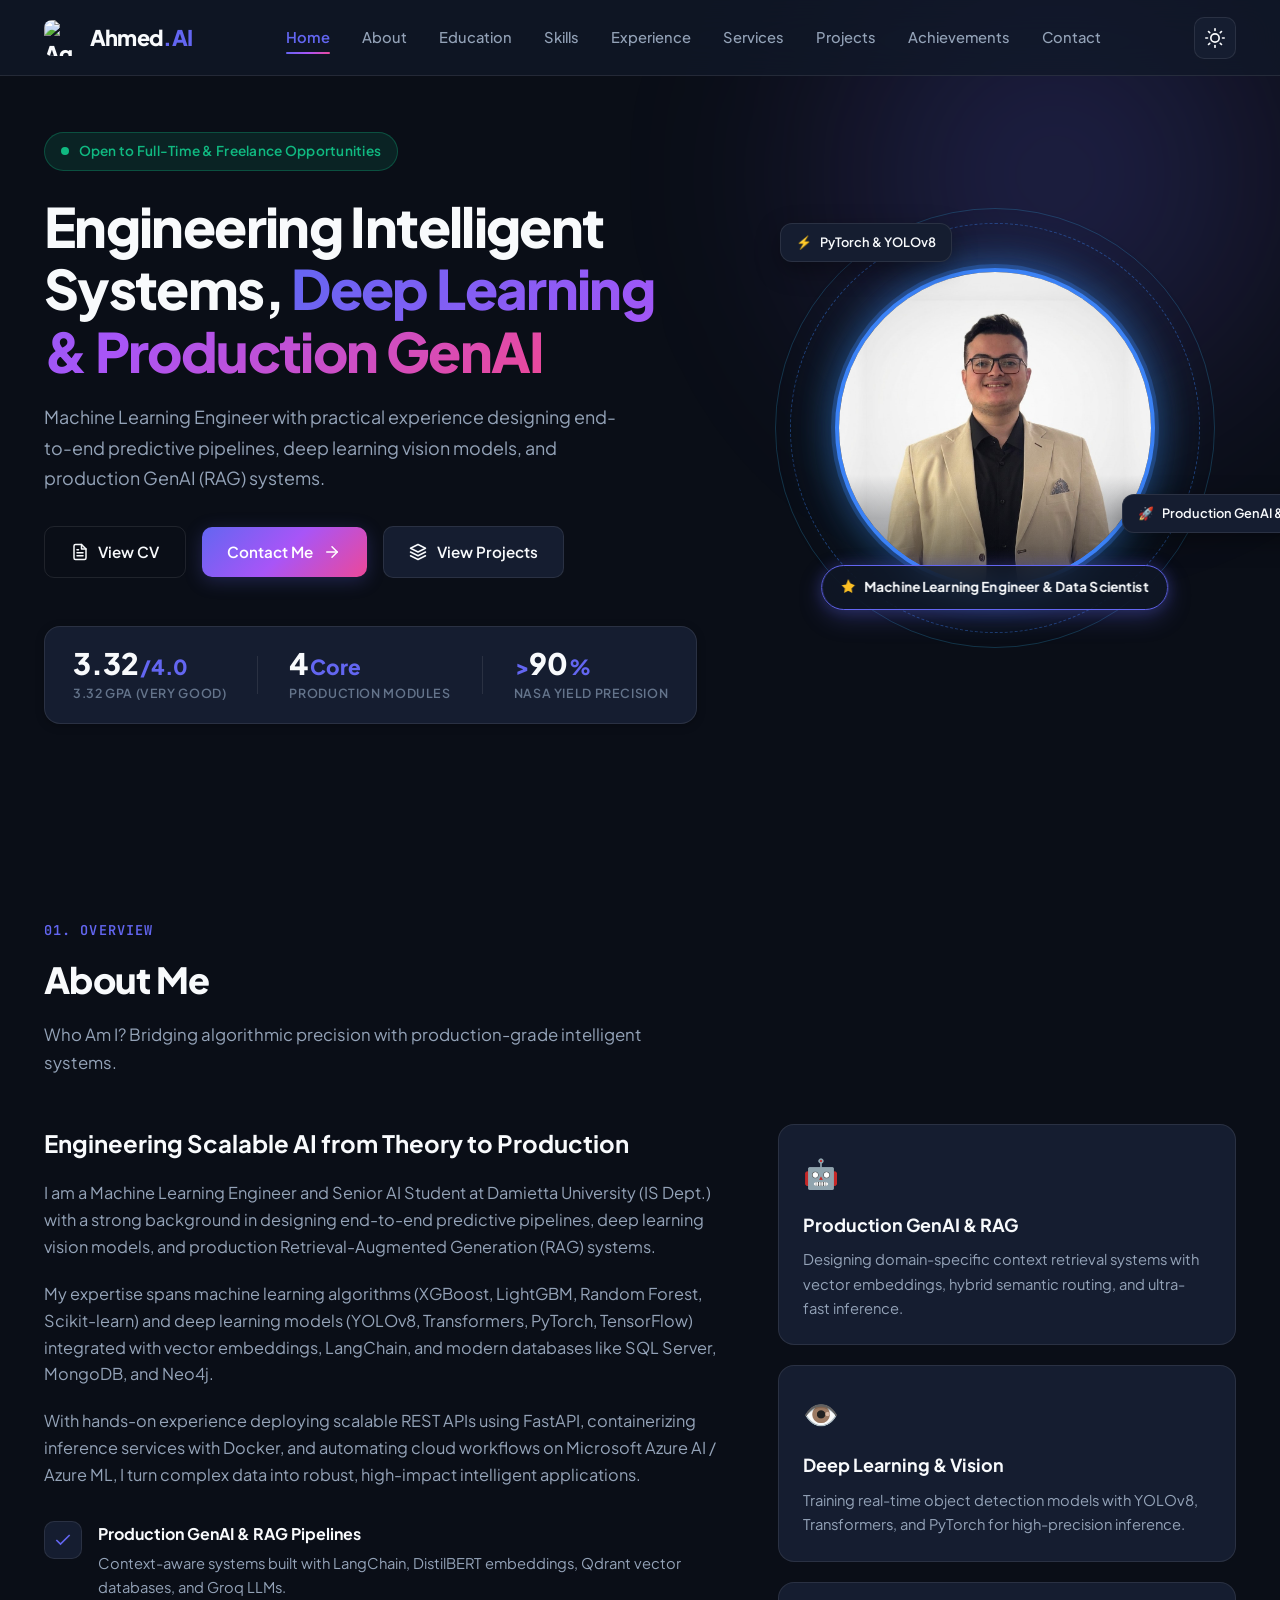
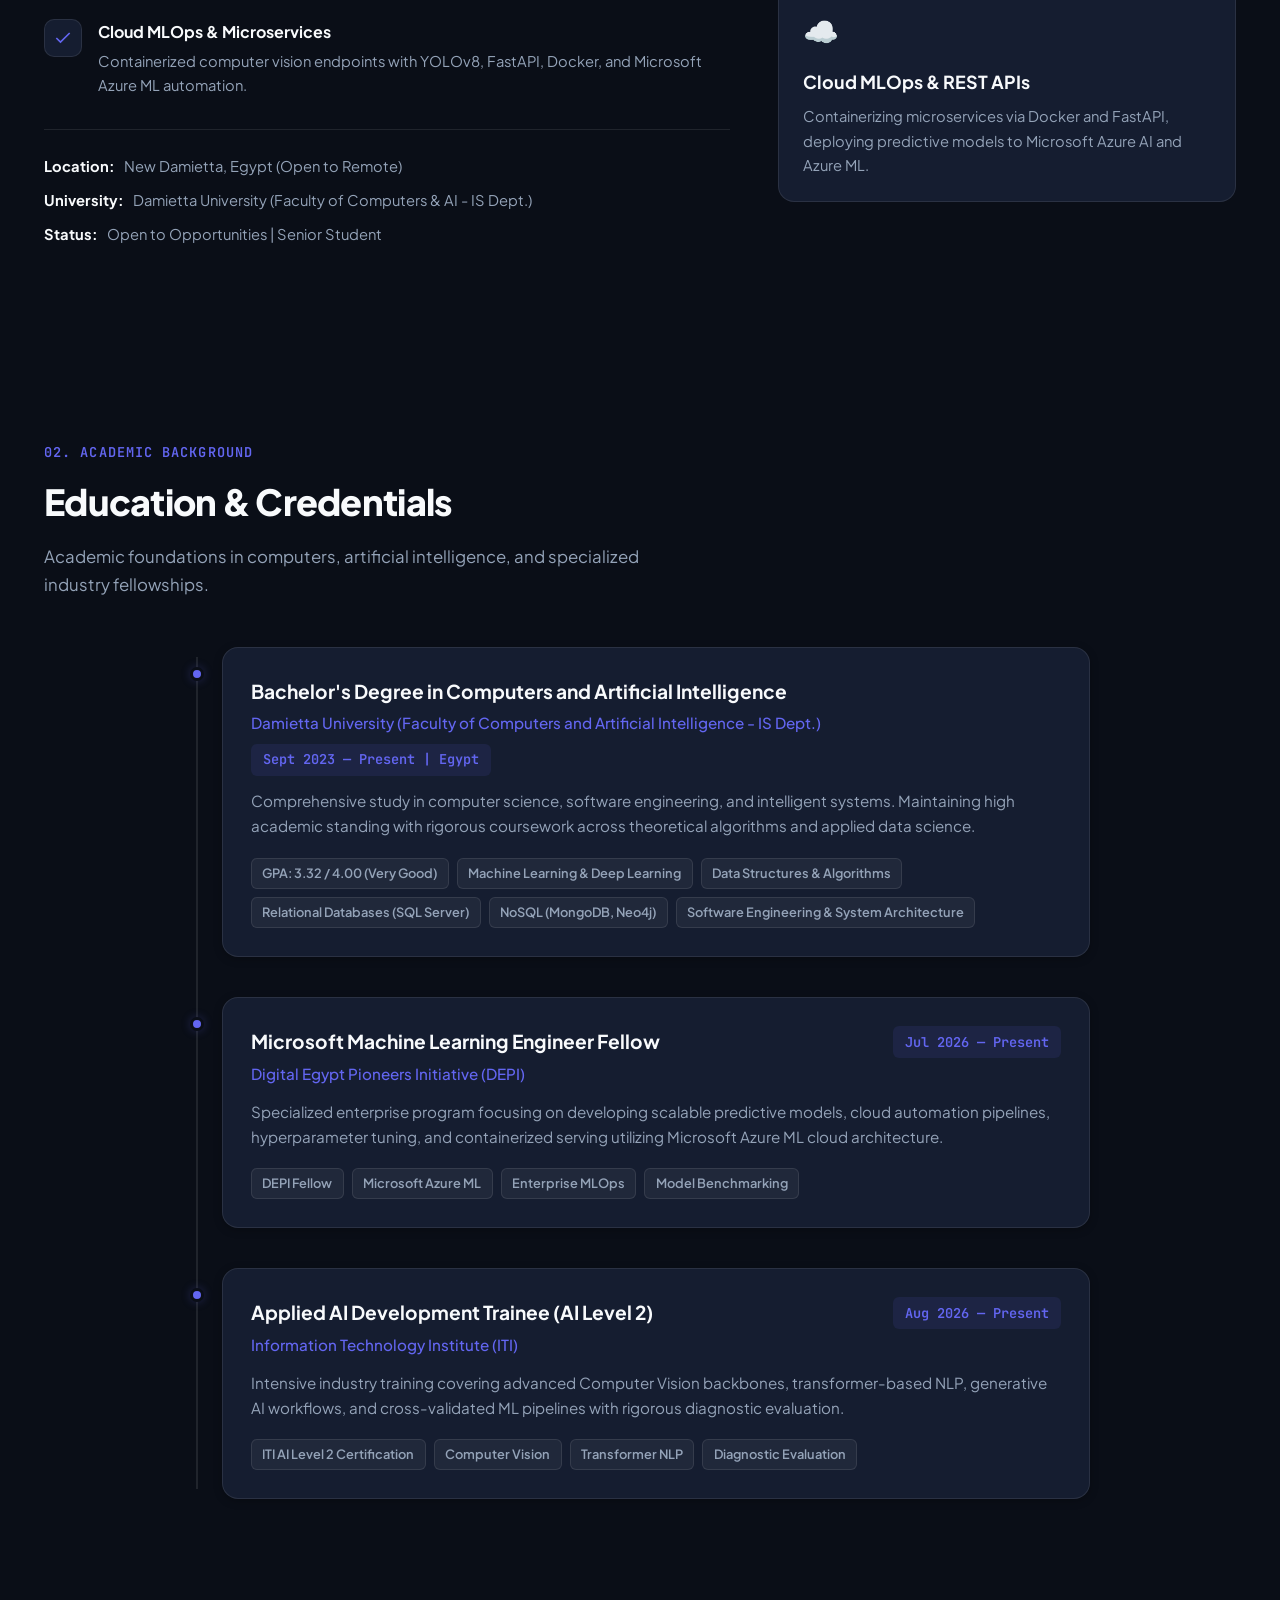
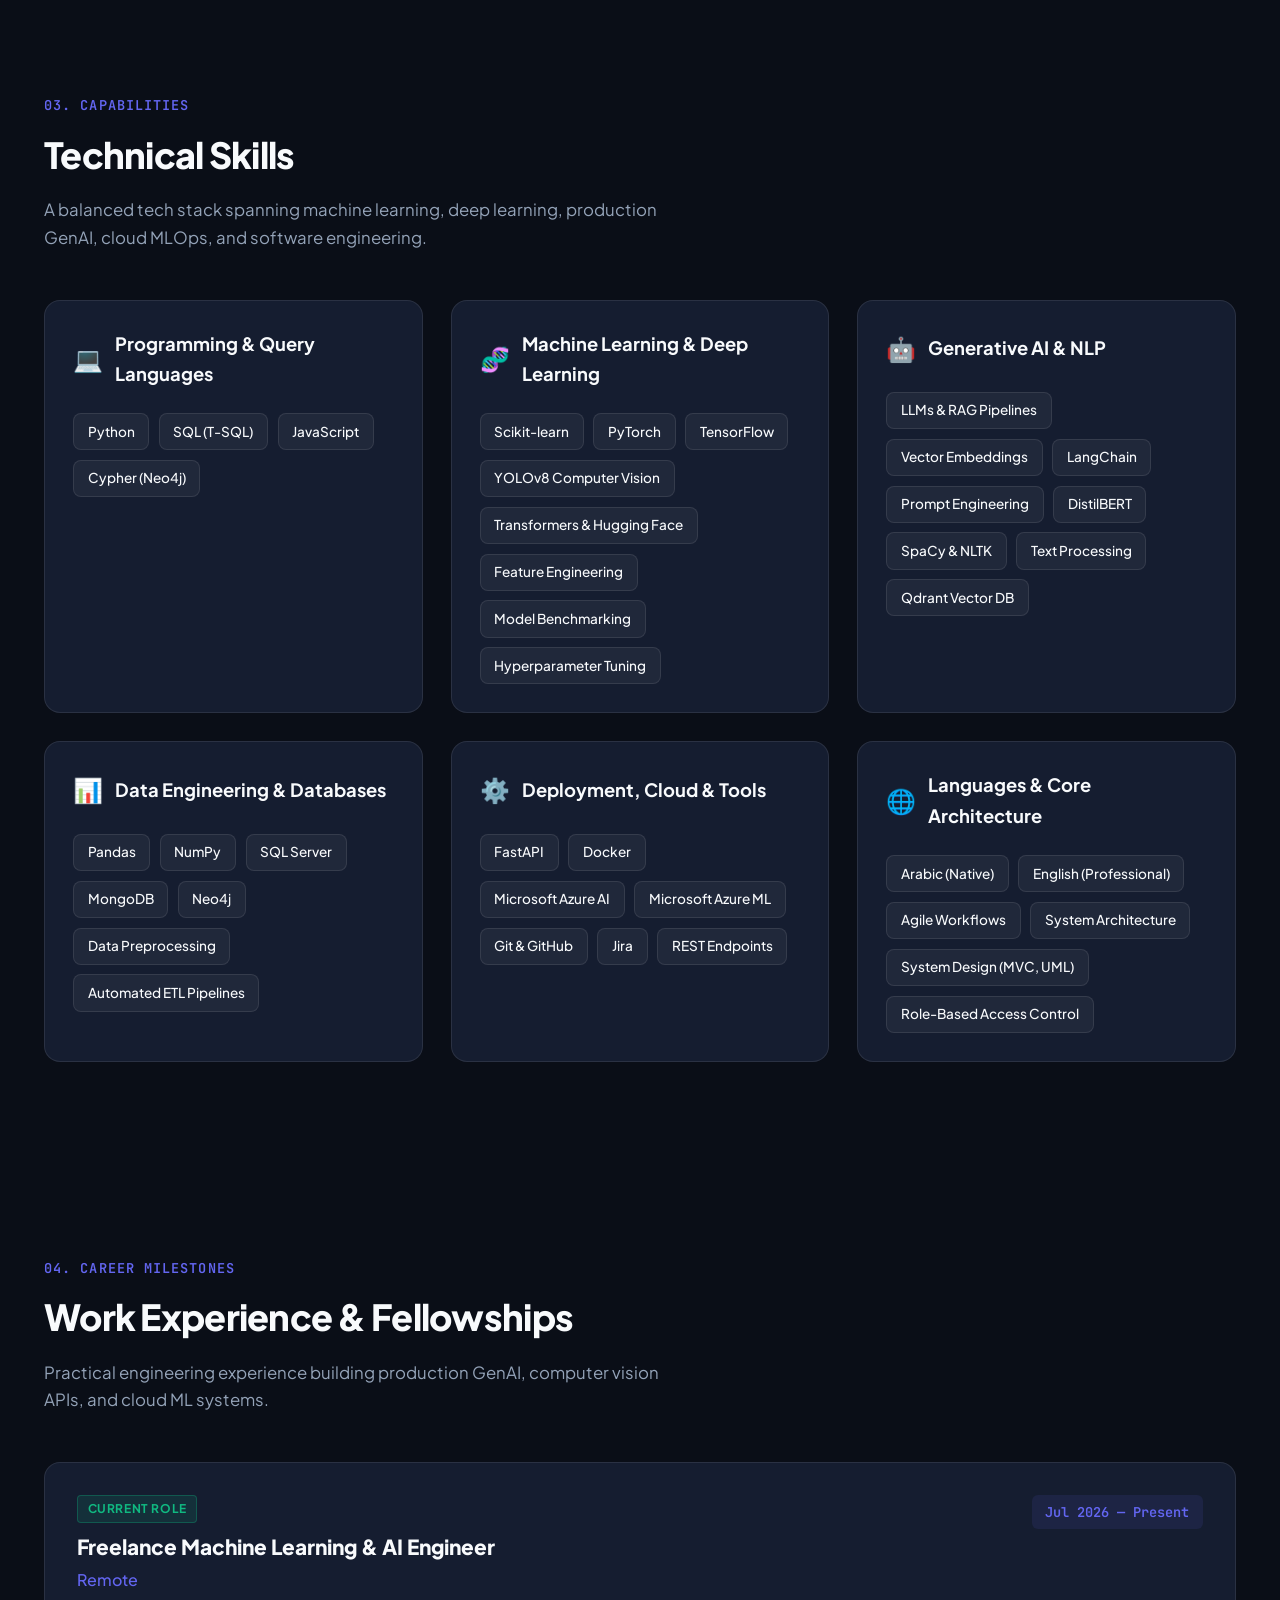
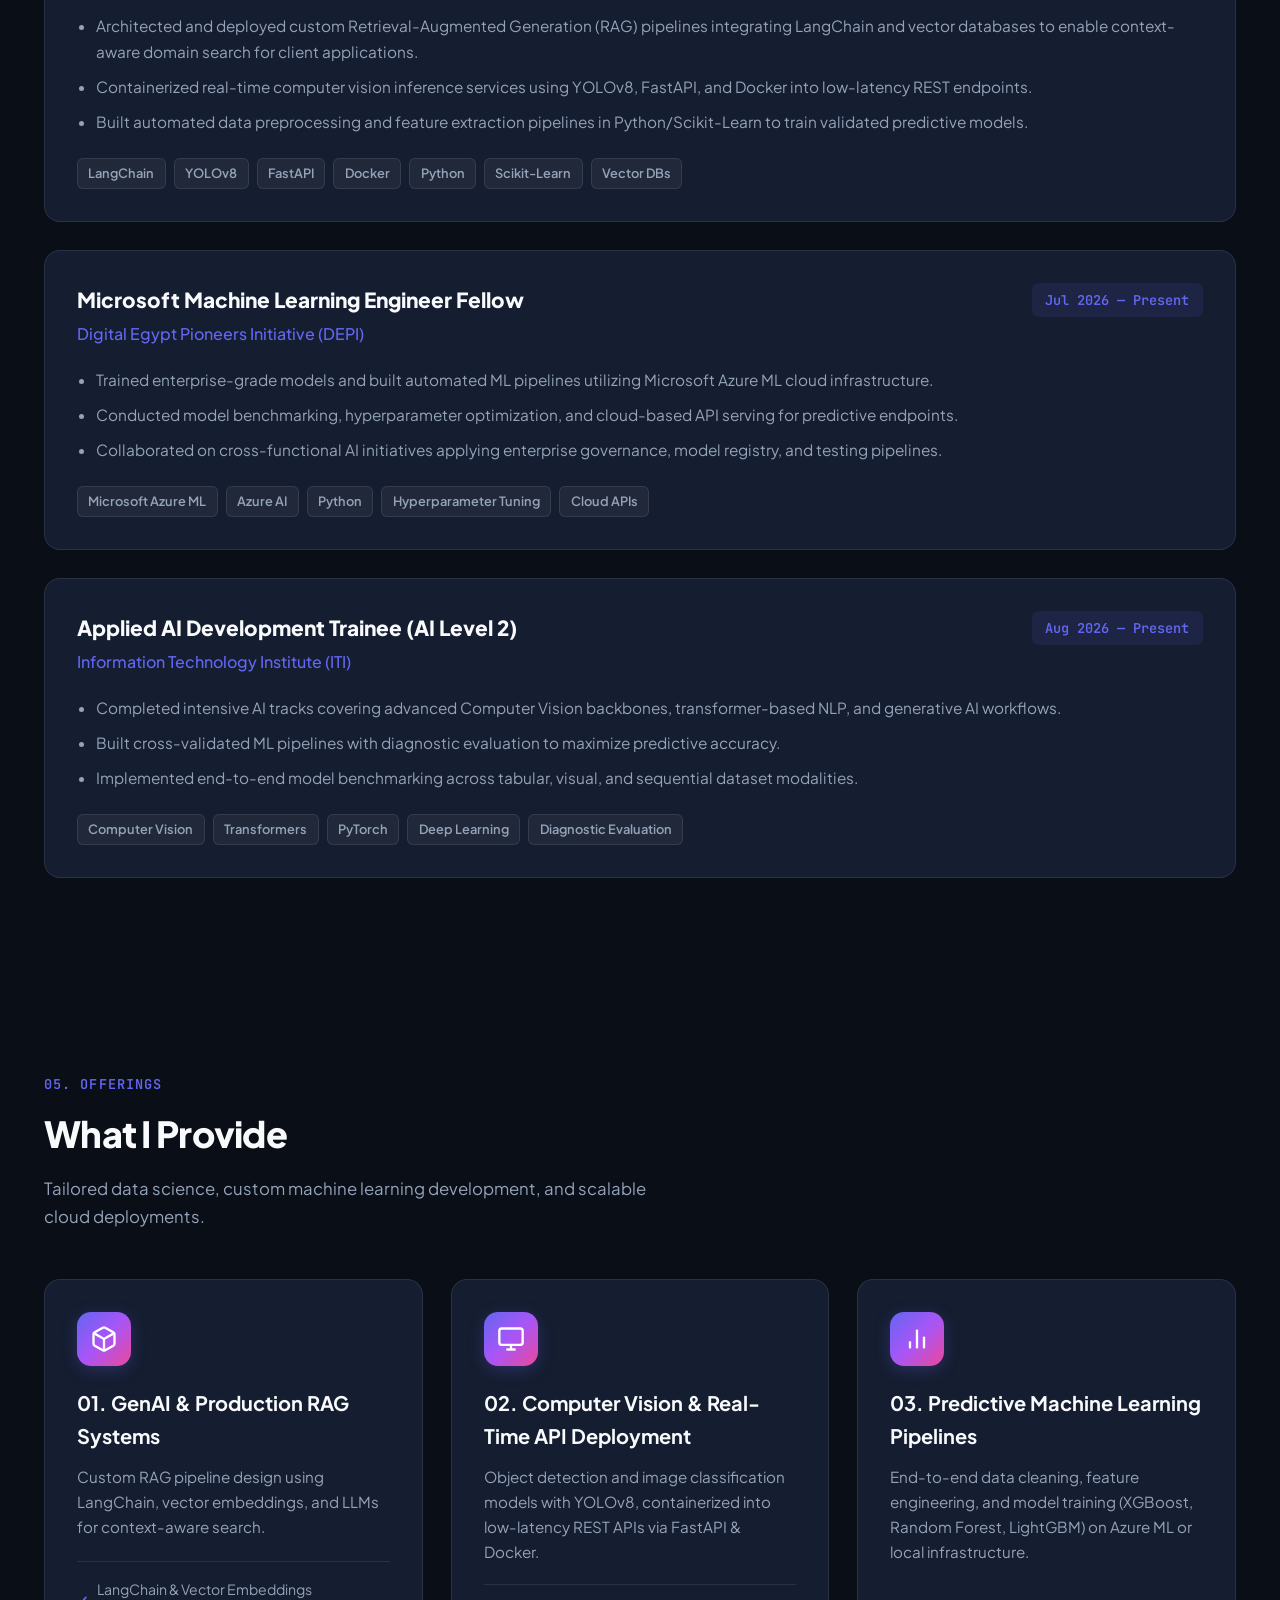
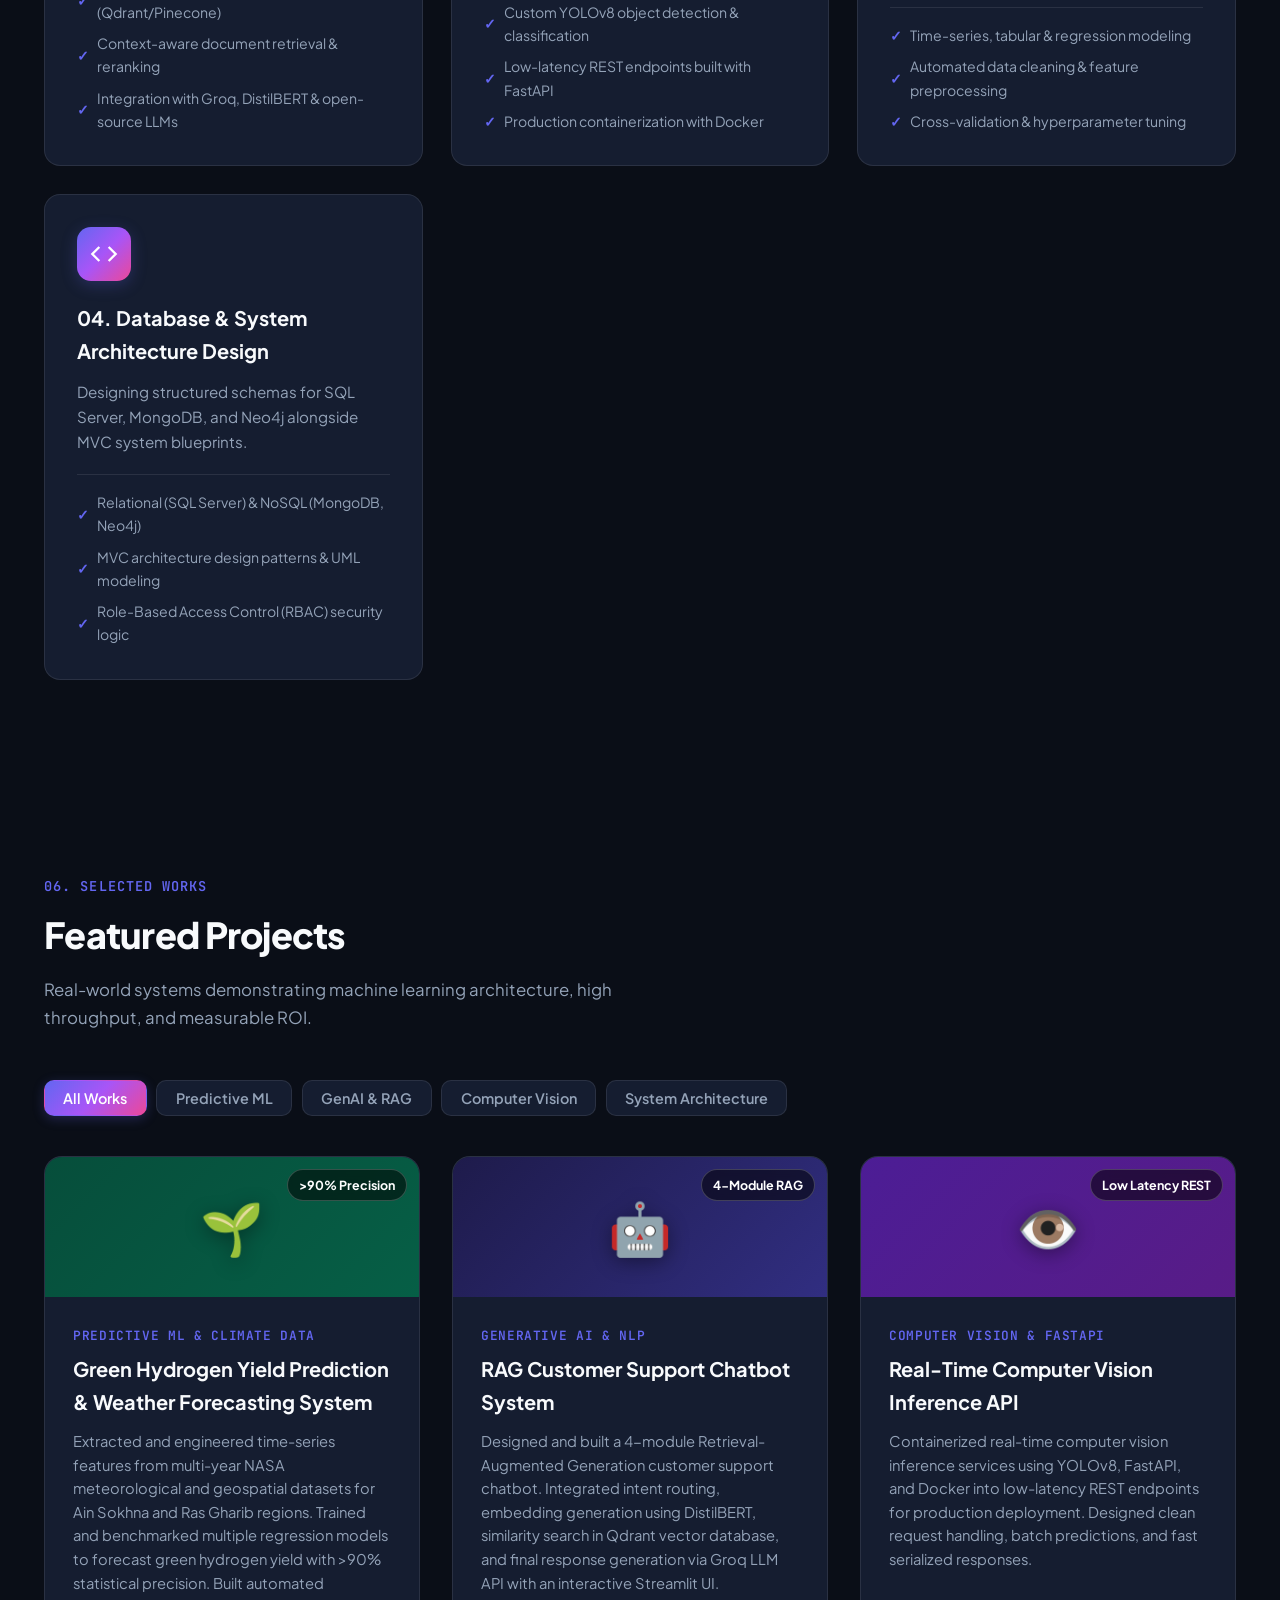
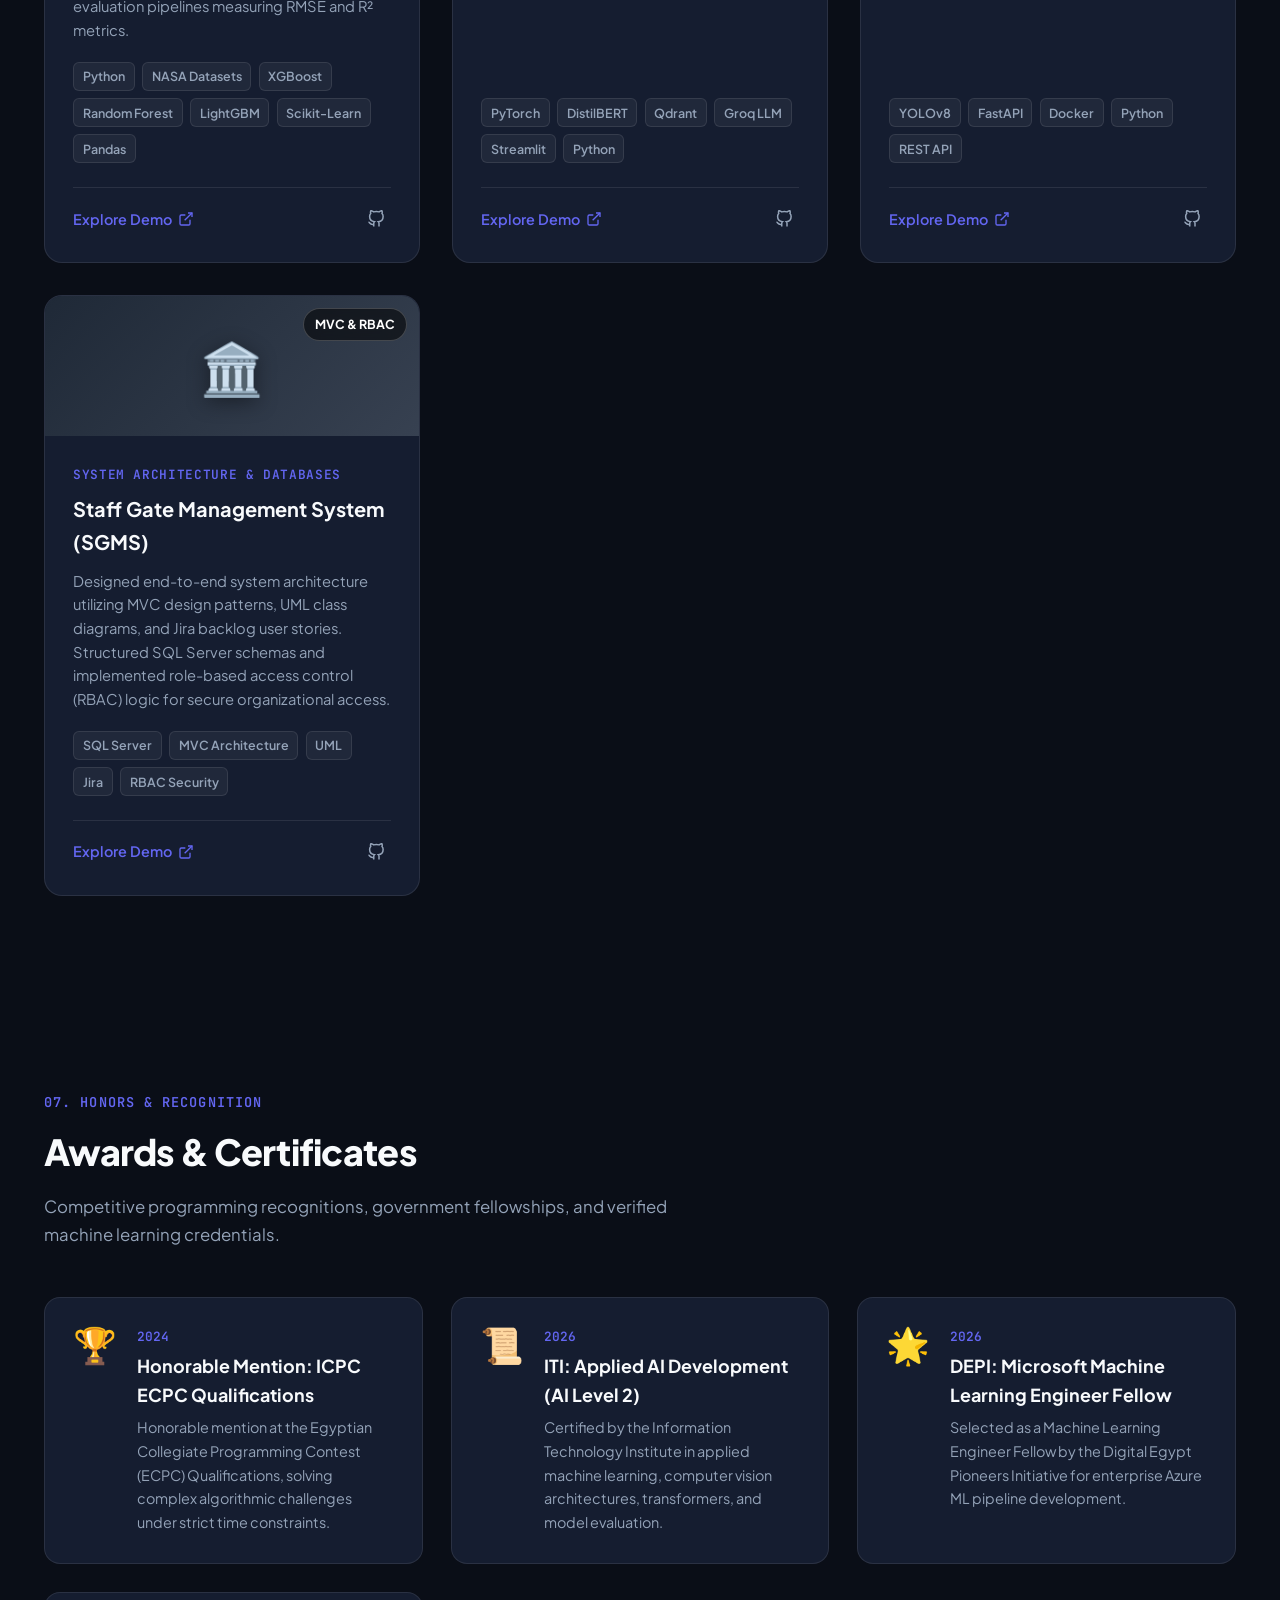
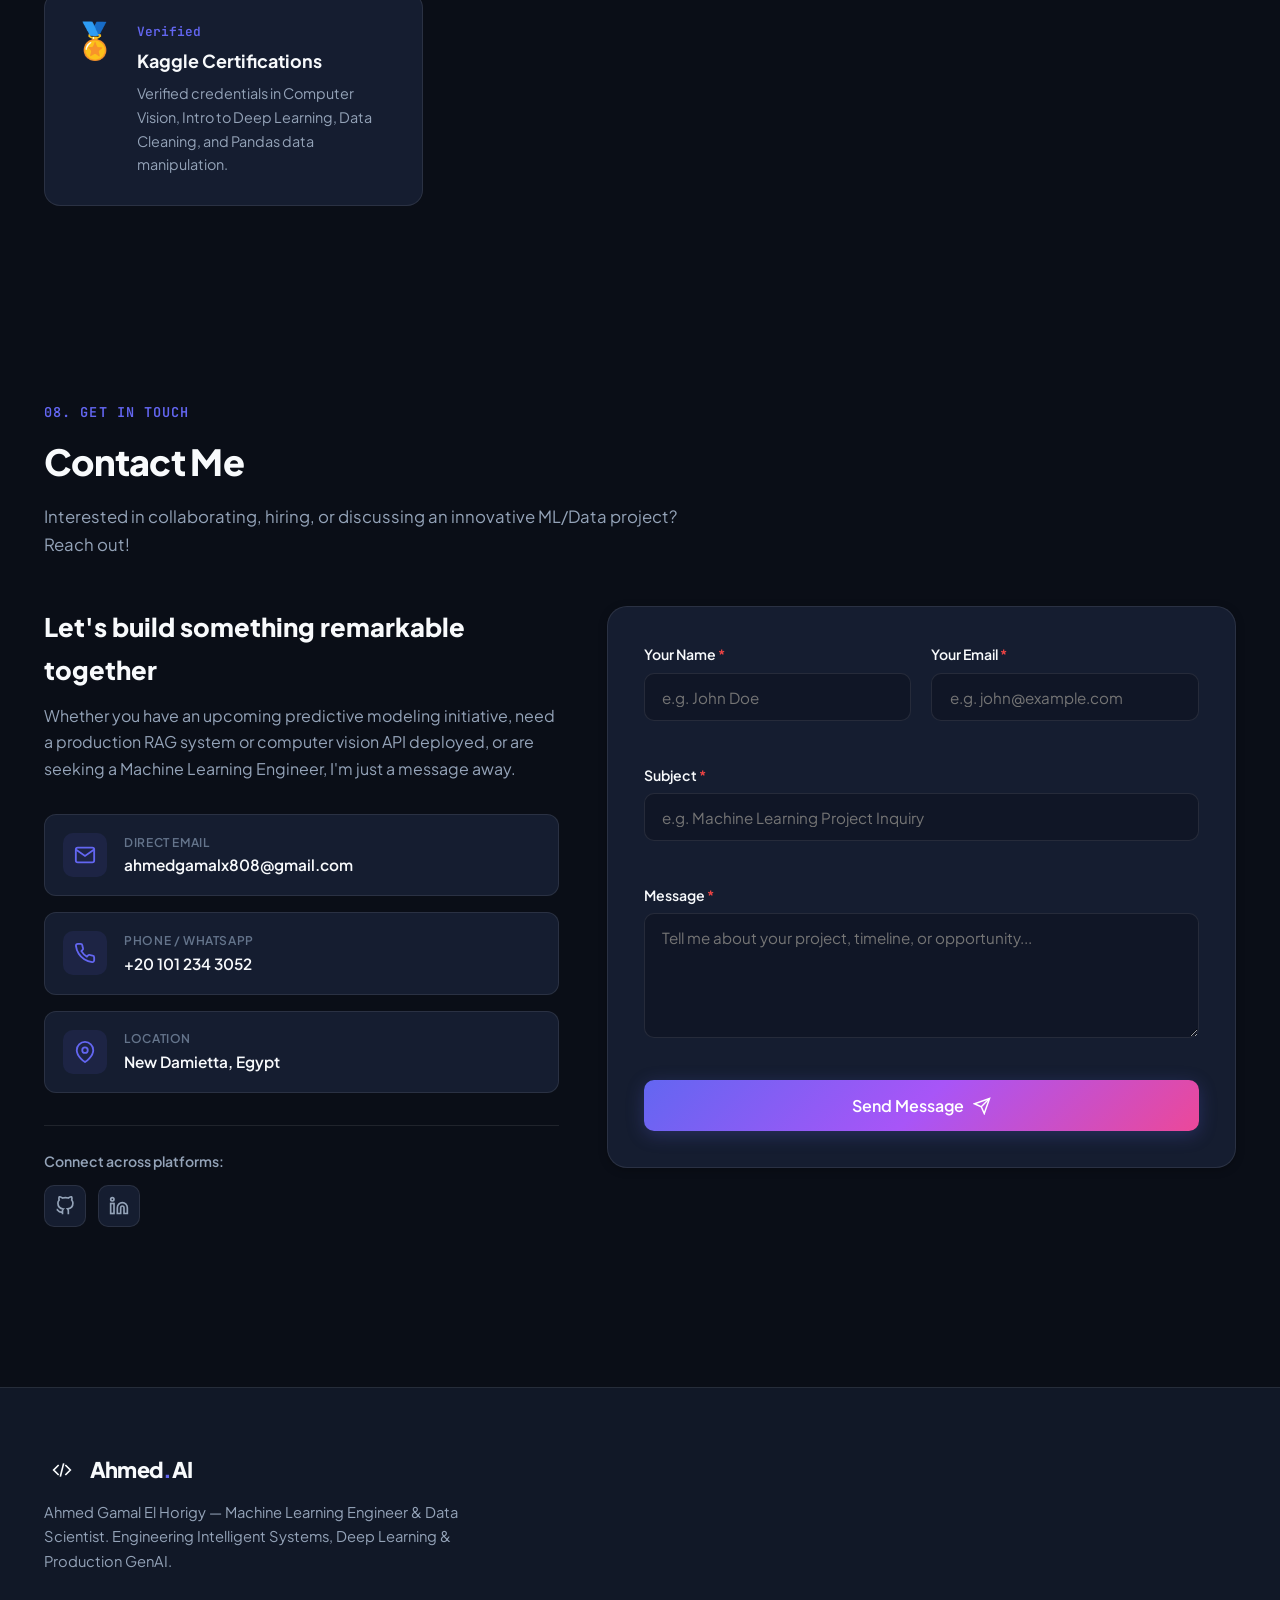
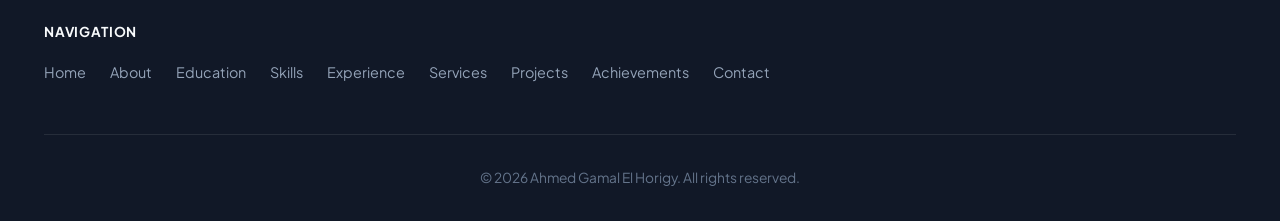
==== commit 00a01141: "updated logo1.1" ====
--- a/index.html
+++ b/index.html
@@ -16,26 +16,18 @@
     rel="stylesheet">
   <link rel="stylesheet" href="style.css">
   <link rel="icon" type="image/png" href="images/favicon.png">
+  <link rel="icon" type="image/png" href="images/logo-icon.png">
 </head>
 
 <body>
   <!-- Fixed Top Navigation Header -->
   <header class="header" id="navbar">
     <div class="nav-container">
-      <a href="#home" class="brand-logo" aria-label="Ahmed Gamal Portfolio Home">
+      <a href="#home" class="brand-logo" aria-label="Ahmed.AI Home">
         <span class="logo-icon">
-          <svg viewBox="0 0 24 24" width="22" height="22" fill="none" stroke="currentColor" stroke-width="2"
-            stroke-linecap="round" stroke-linejoin="round">
-            <polyline points="16 18 22 12 16 6"></polyline>
-            <polyline points="8 6 2 12 8 18"></polyline>
-            <line x1="14" y1="4" x2="10" y2="20"></line>
-          </svg>
+          <img src="images/logo-icon.png" alt="Ag Logo">
         </span>
-        <span class="logo-text">Ahmed<span class="accent-dot">.</span>AI</span>
-      </a>
-      <a href="#home" class="nav-brand">
-        <img src="images/logo-icon.png" alt="Ag Logo" class="brand-logo-img">
-        <span>Ahmed.AI</span>
+        <span class="logo-text">Ahmed<span class="accent-dot">.AI</span></span>
       </a>
 
 
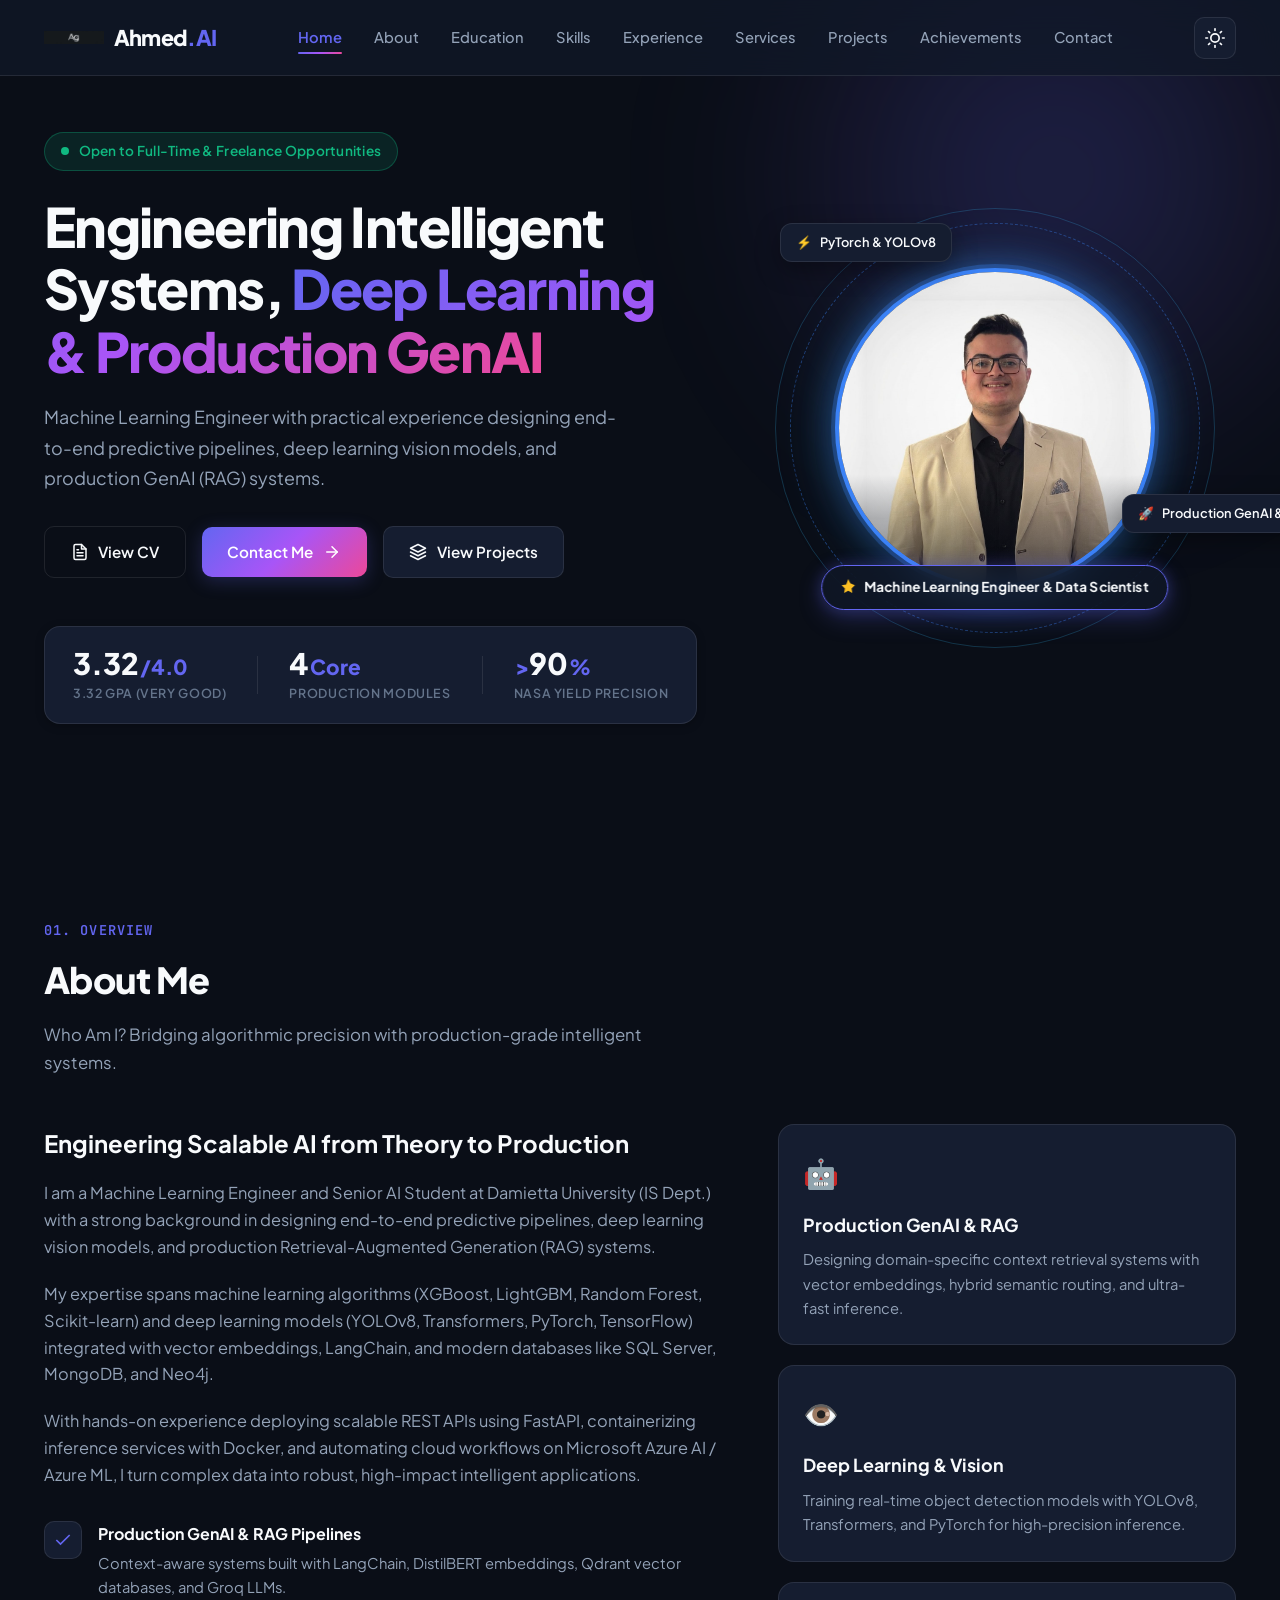
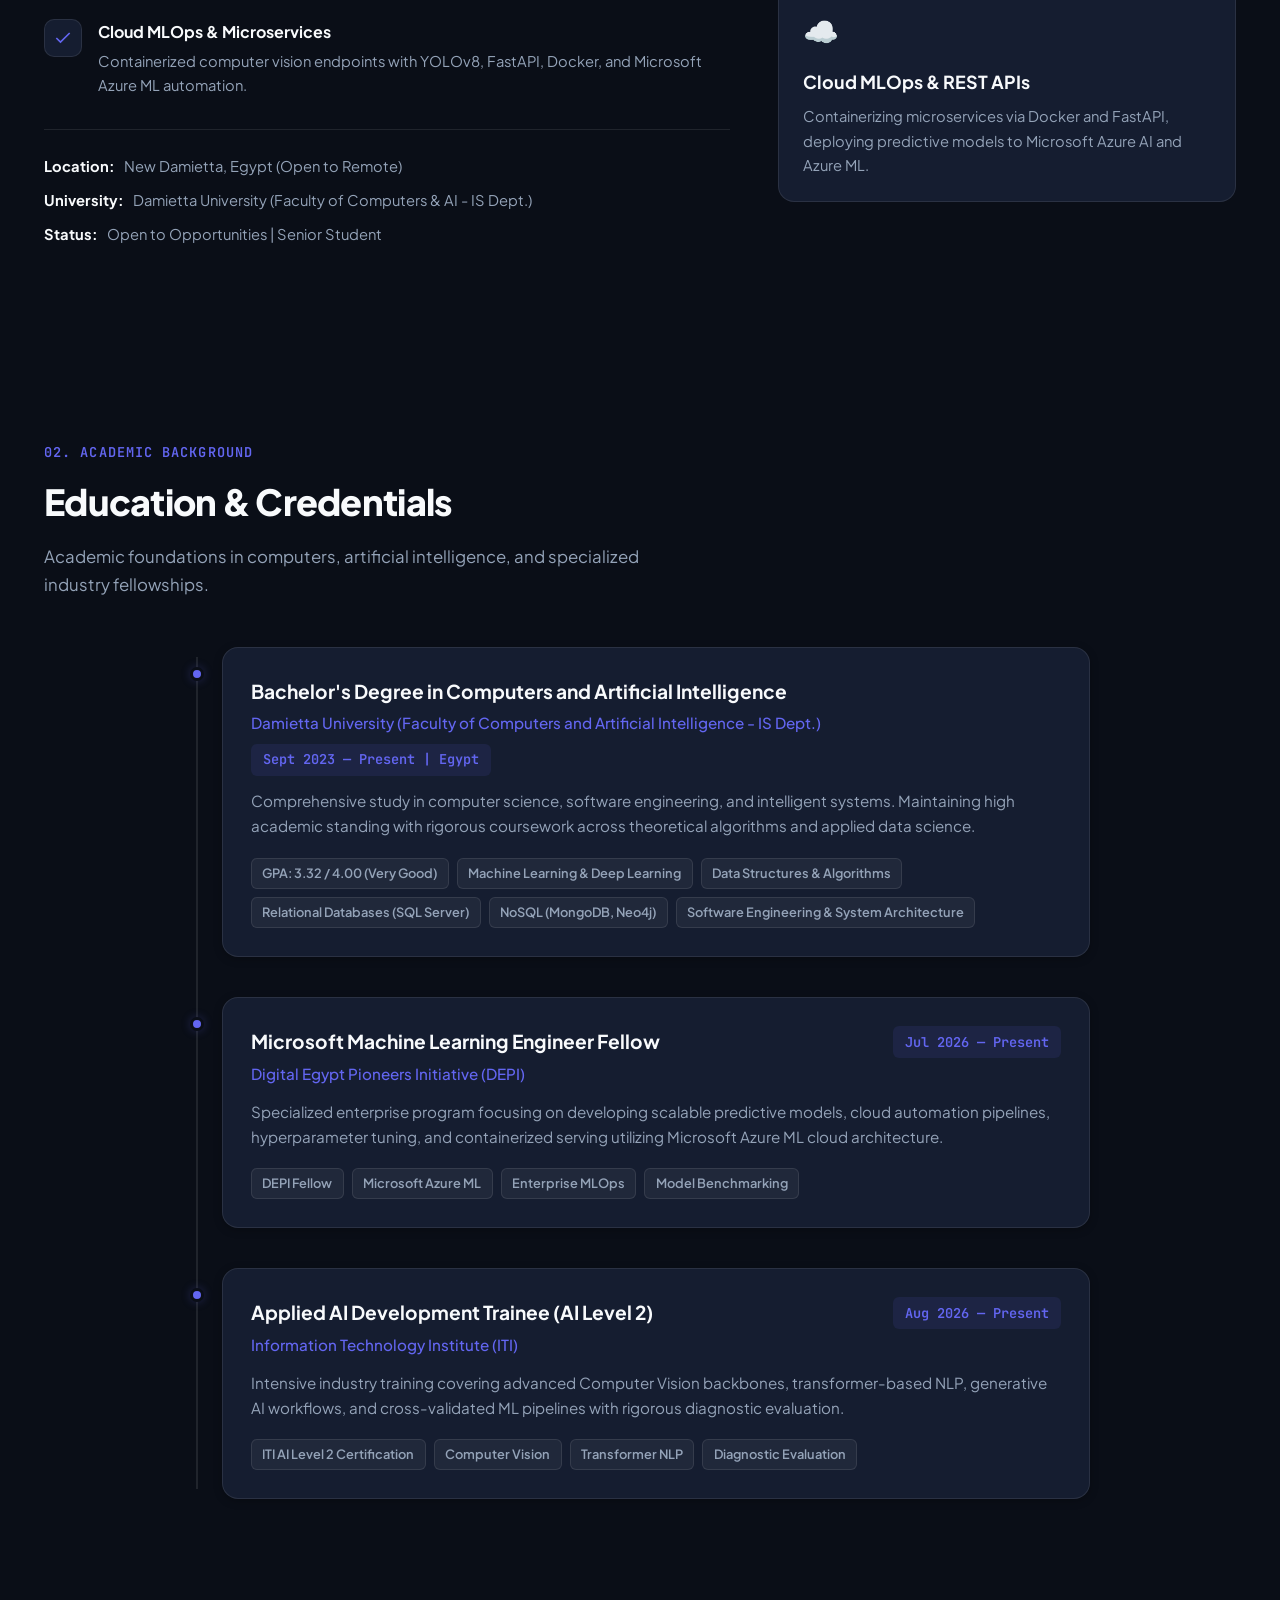
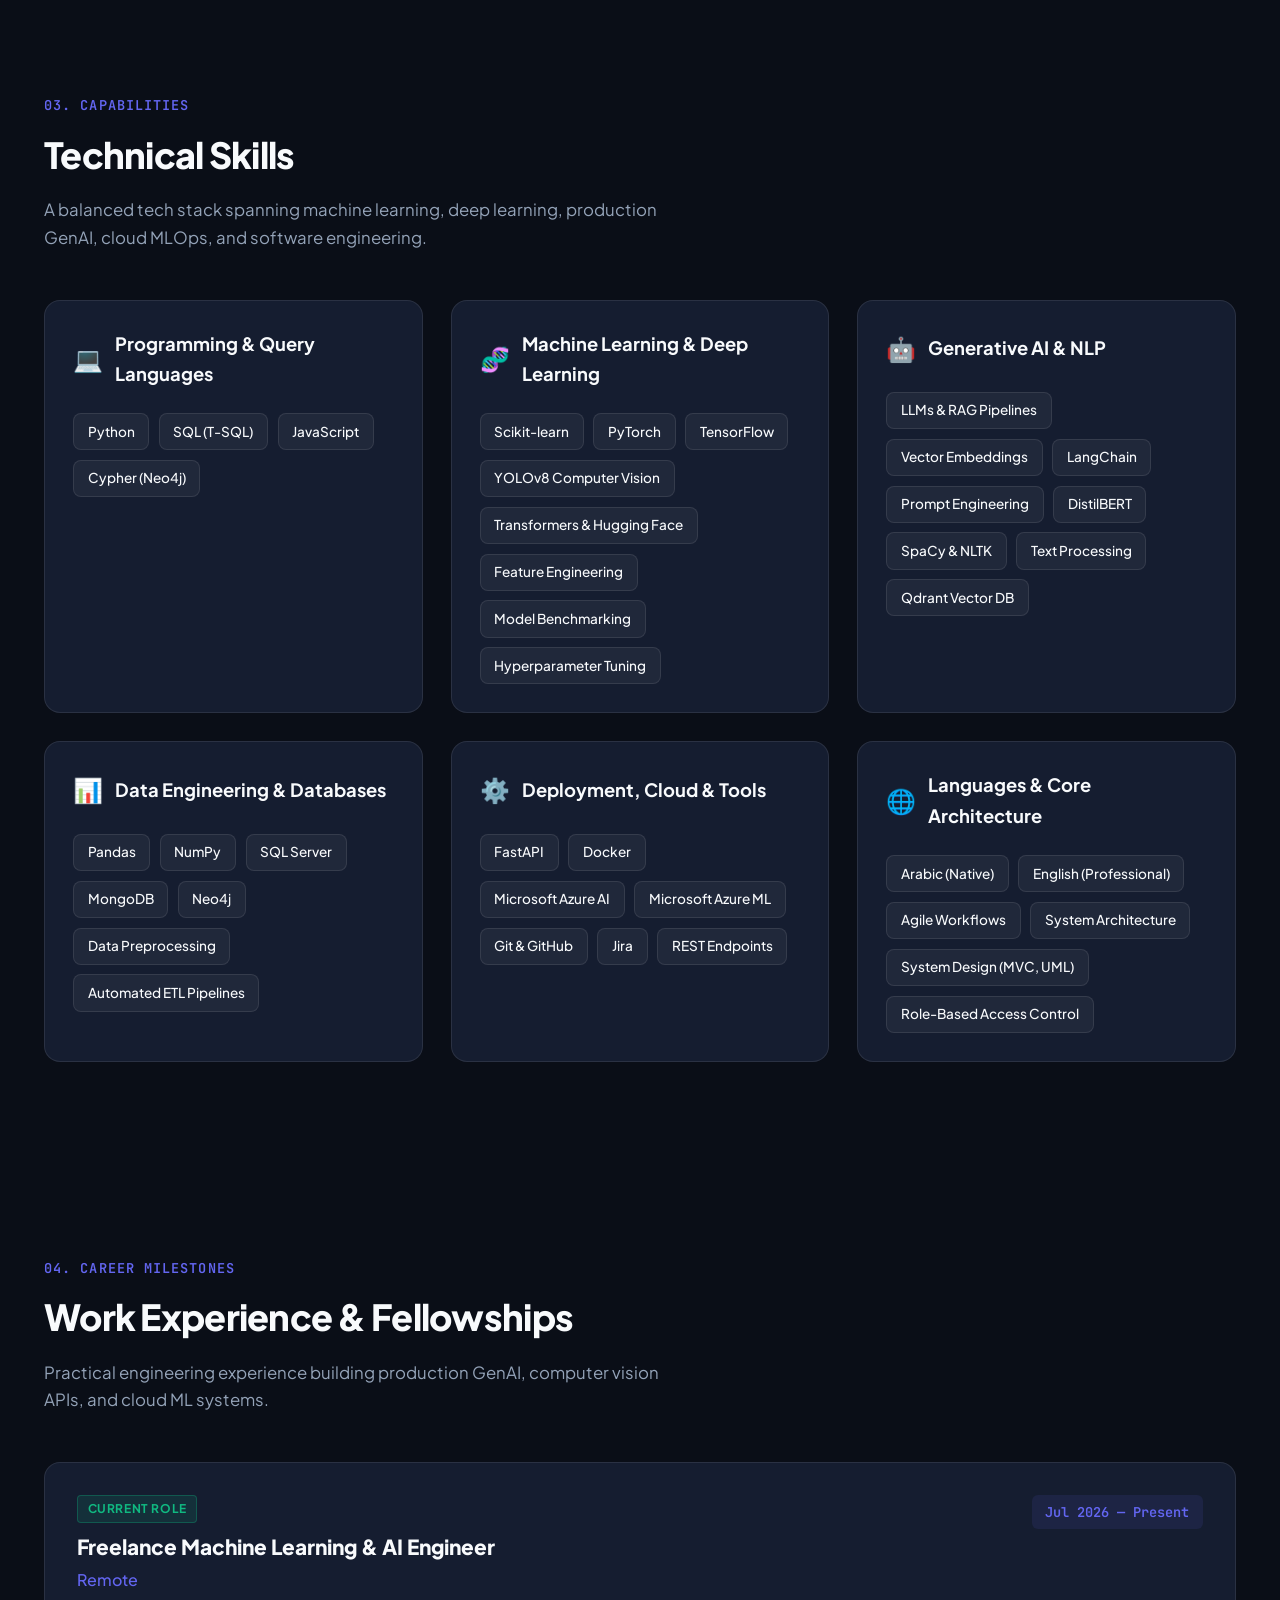
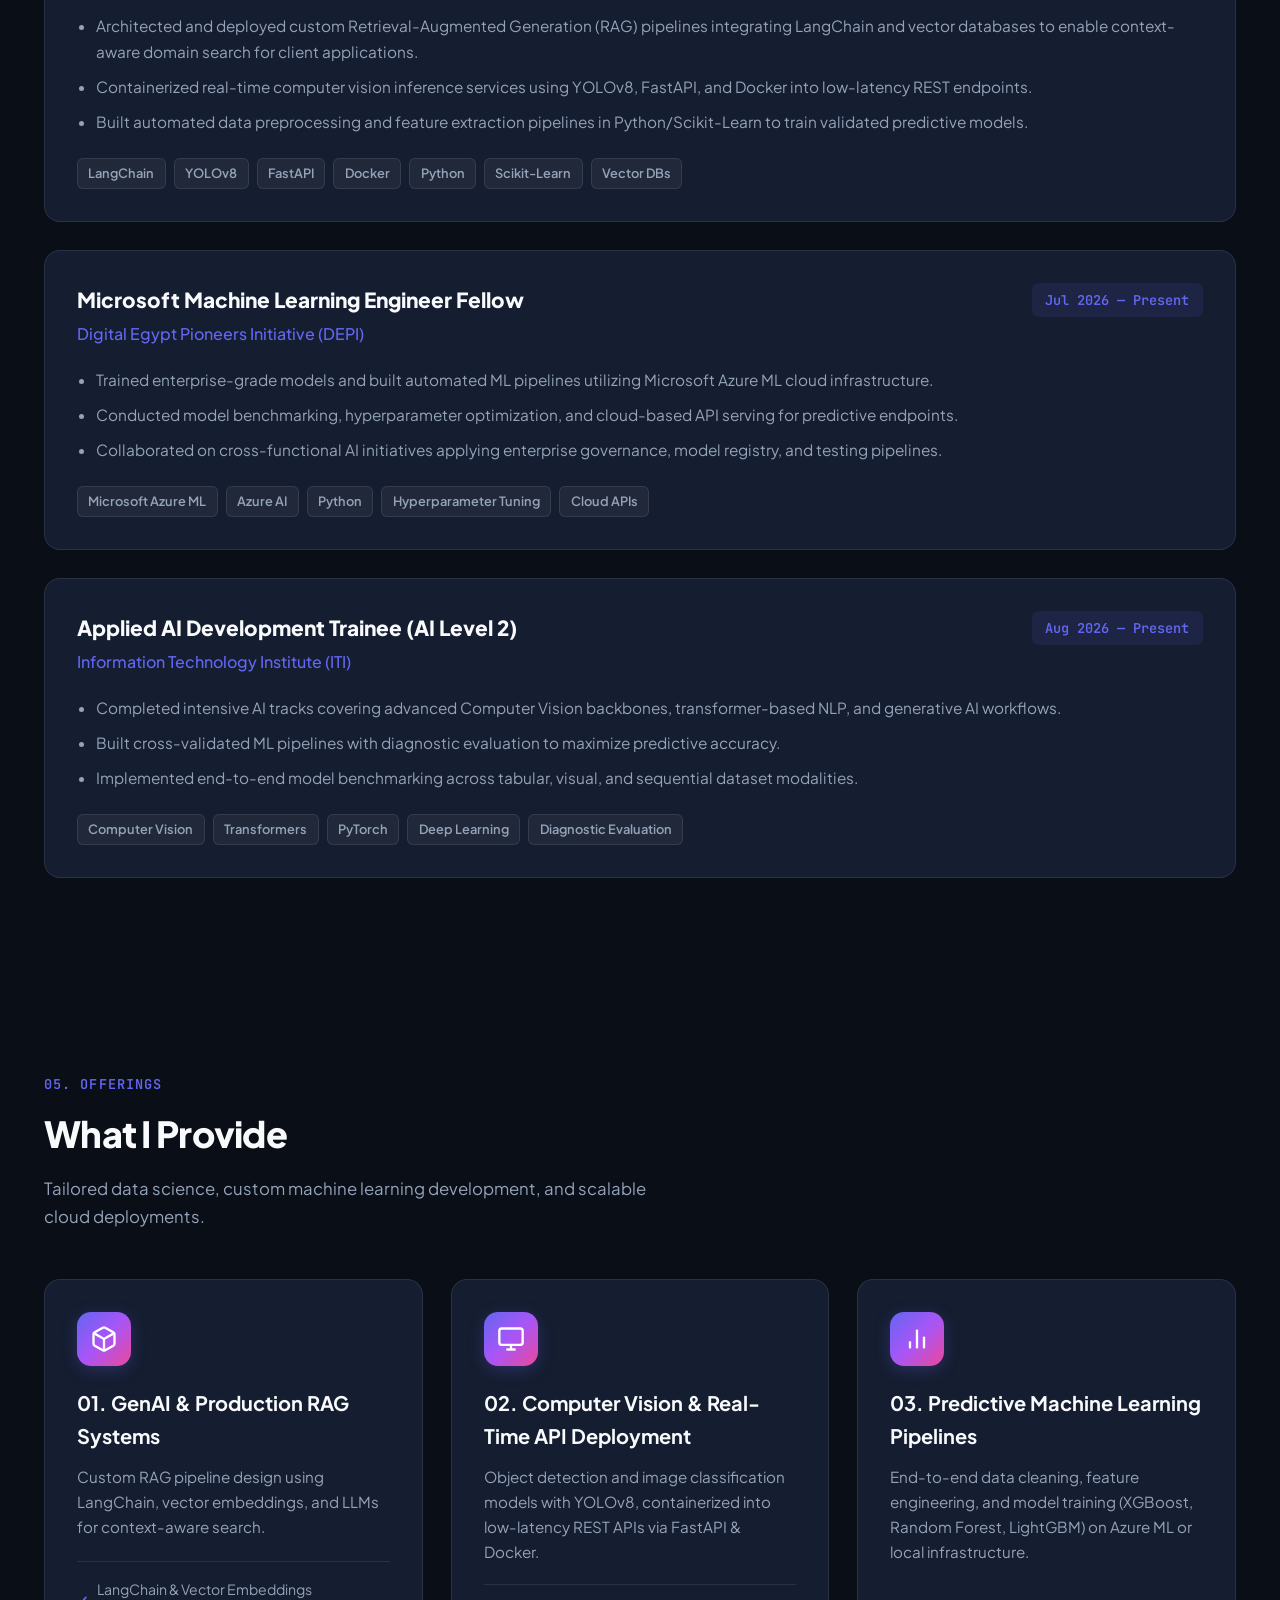
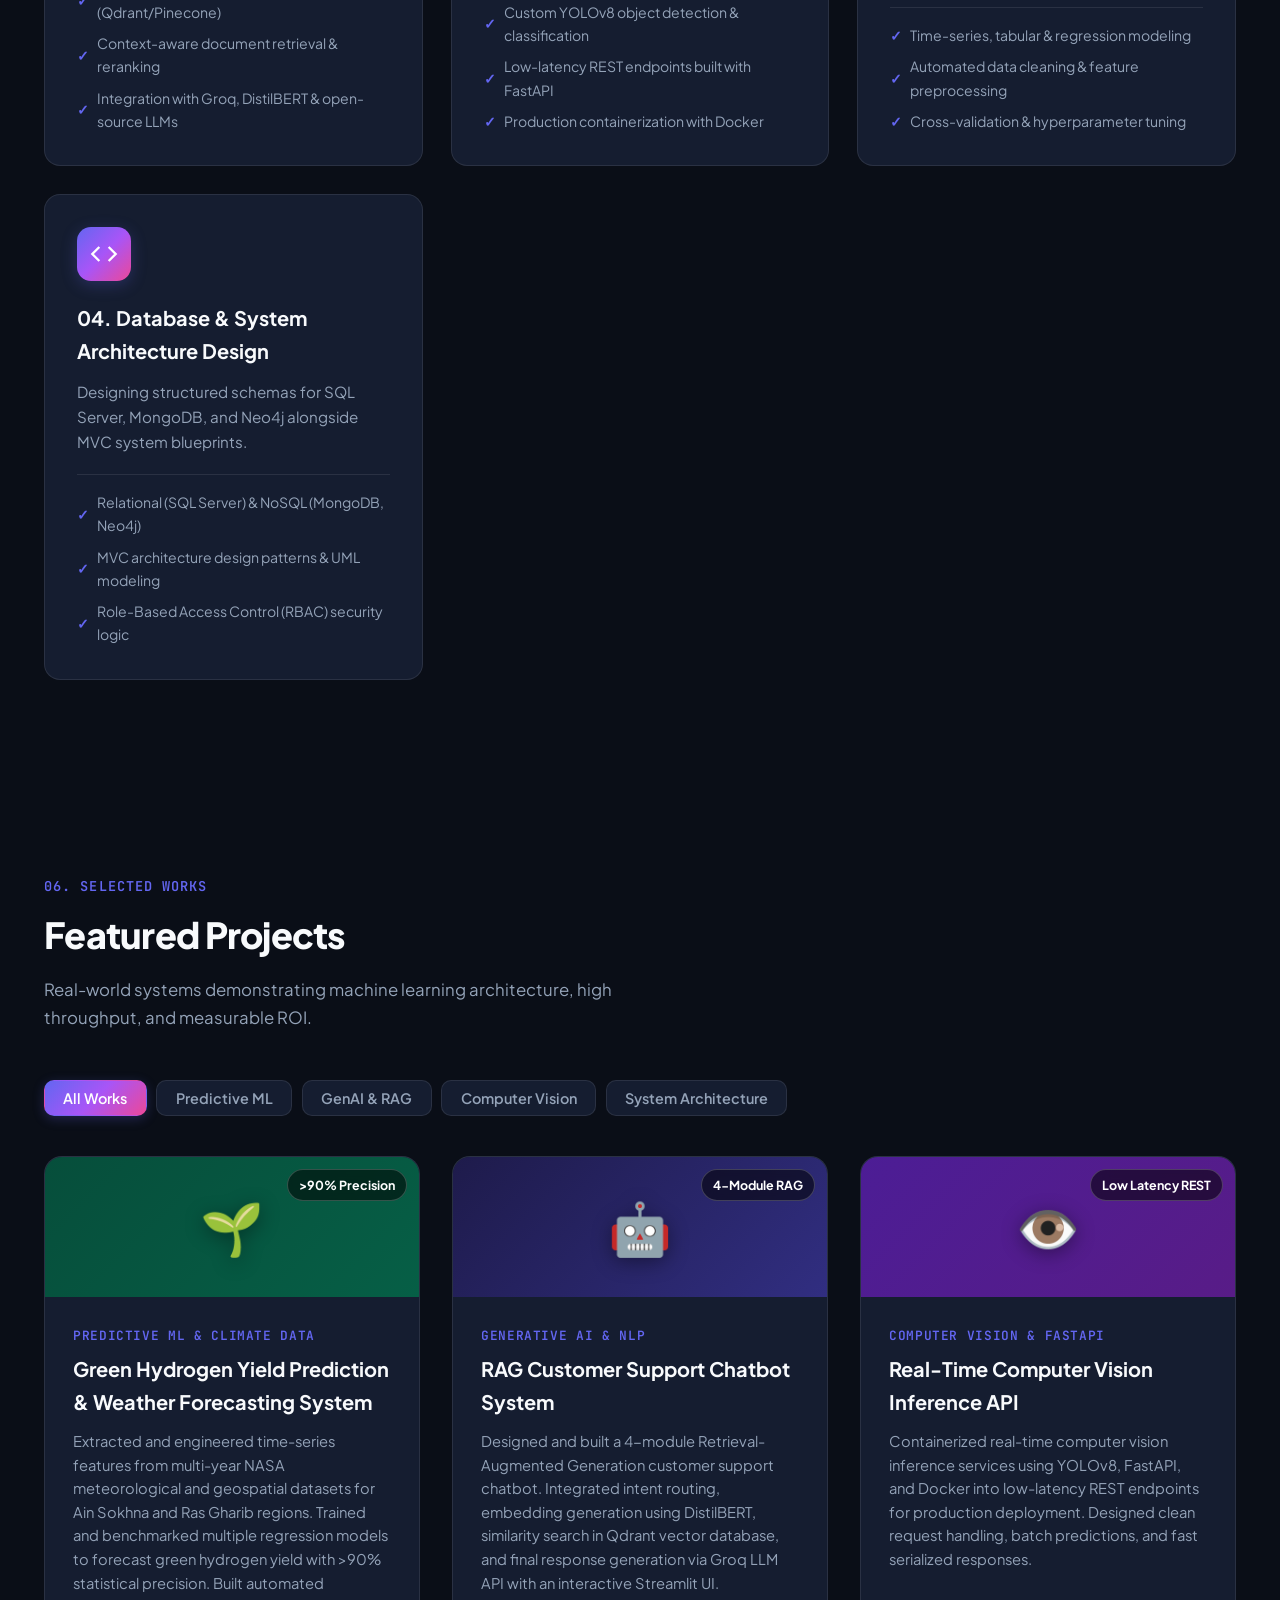
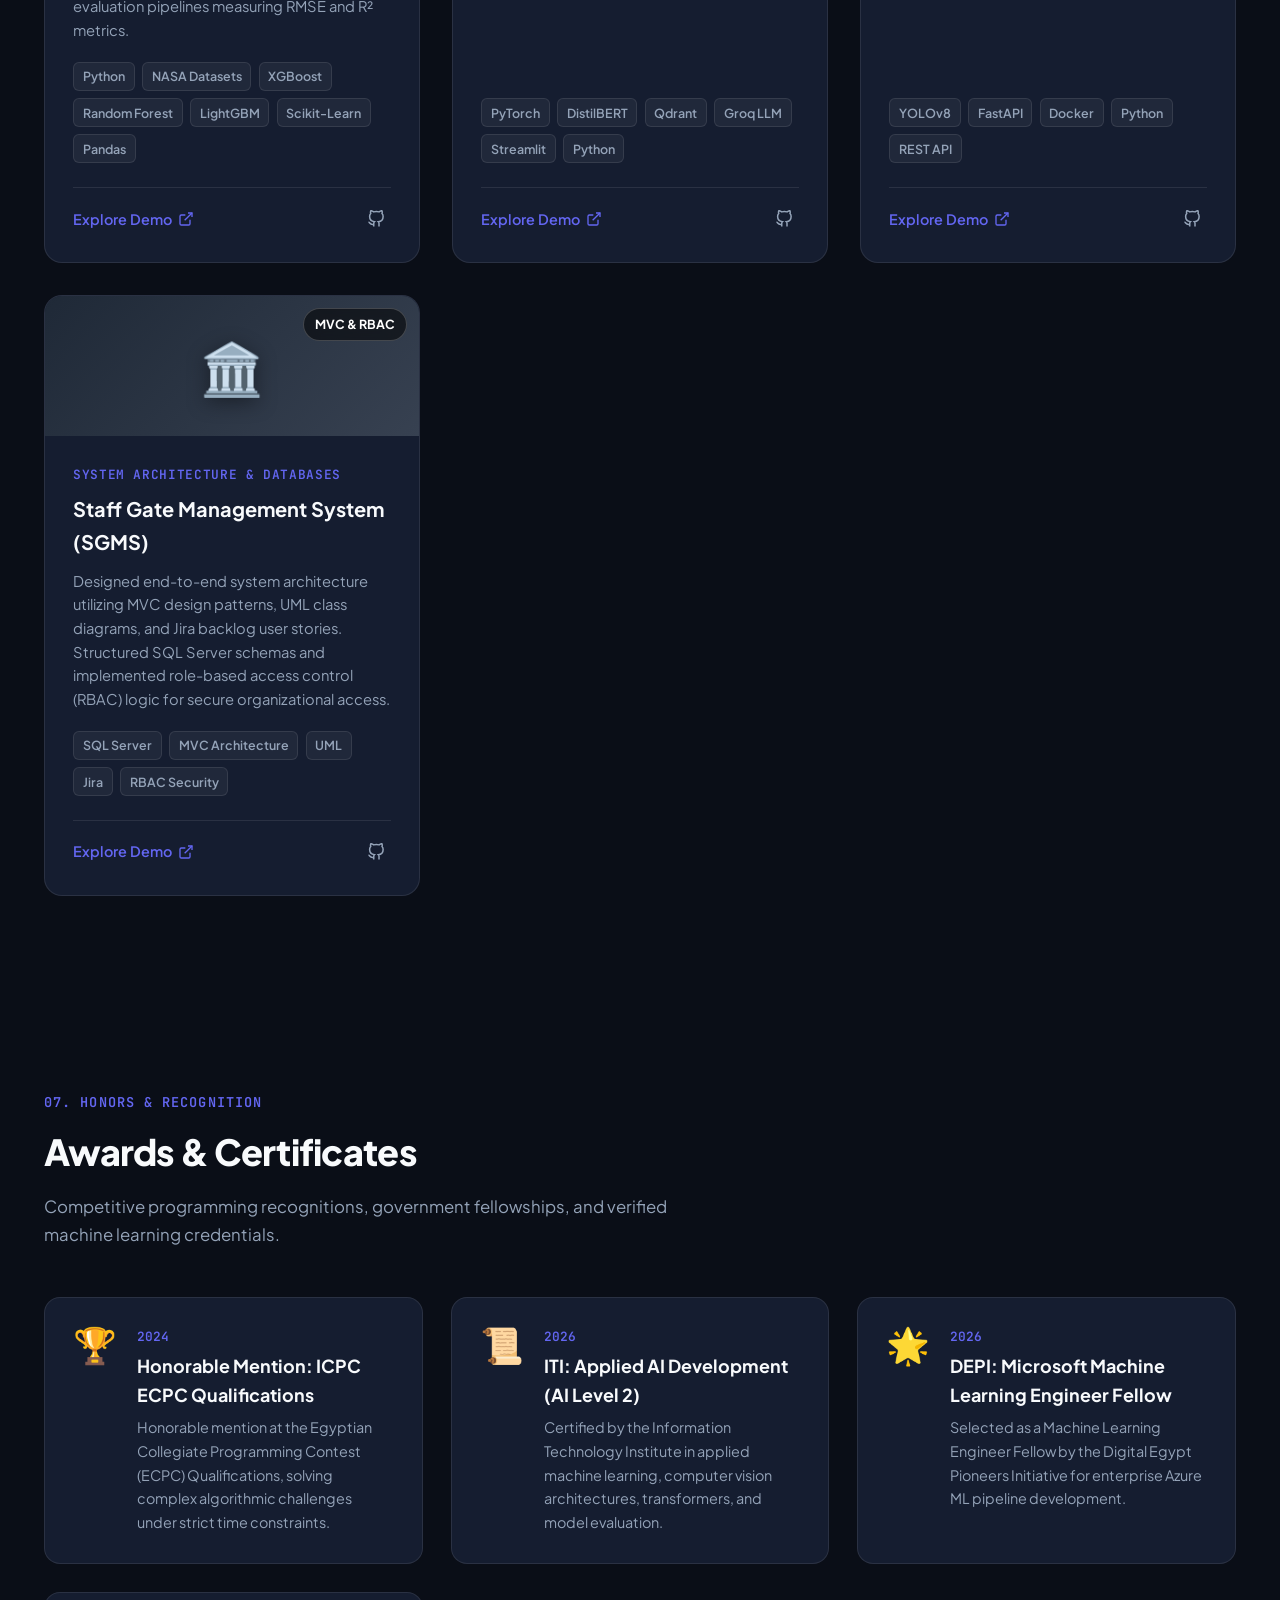
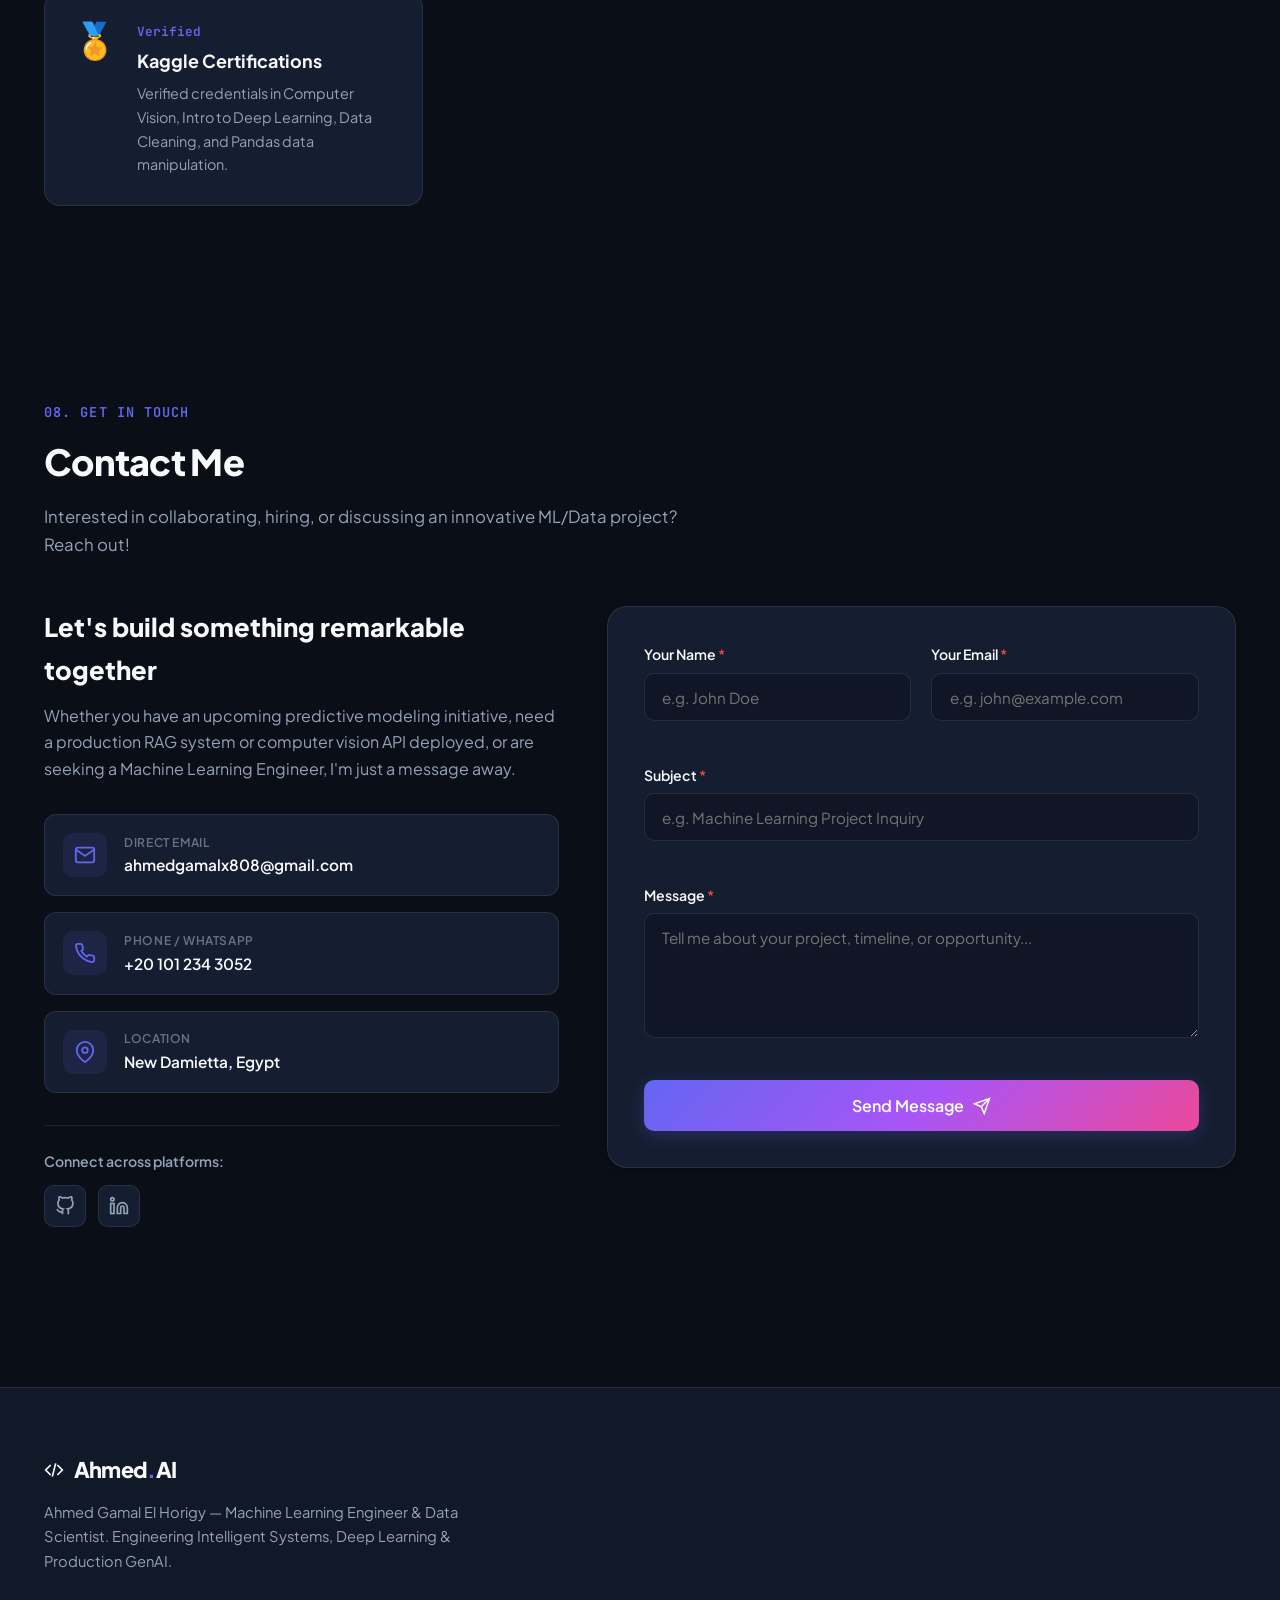
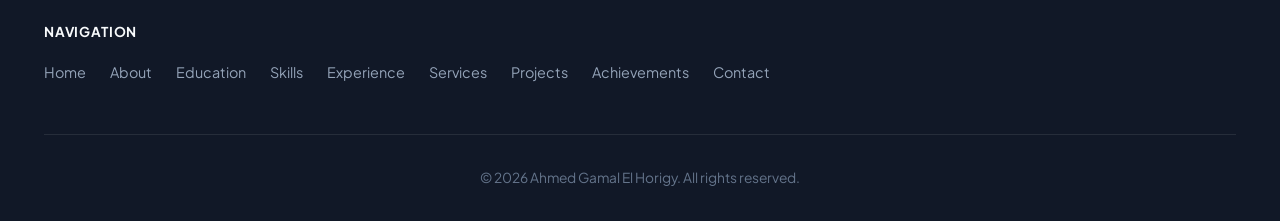
==== commit e265b09c: "fix logo & content" ====
--- a/index.html
+++ b/index.html
@@ -15,8 +15,8 @@
     href="https://fonts.googleapis.com/css2?family=Plus+Jakarta+Sans:wght@300;400;500;600;700;800&family=JetBrains+Mono:wght@400;500;600&display=swap"
     rel="stylesheet">
   <link rel="stylesheet" href="style.css">
-  <link rel="icon" type="image/png" href="images/favicon.png">
-  <link rel="icon" type="image/png" href="images/logo-icon.png">
+  <link rel="icon" type="image/jpeg" href="images/favicon.jpg">
+  <link rel="icon" type="image/jpeg" href="images/logo-icon.jpg">
 </head>
 
 <body>
@@ -25,7 +25,7 @@
     <div class="nav-container">
       <a href="#home" class="brand-logo" aria-label="Ahmed.AI Home">
         <span class="logo-icon">
-          <img src="images/logo-icon.png" alt="Ag Logo">
+          <img src="images/logo-icon.jpg" alt="Ag Logo">
         </span>
         <span class="logo-text">Ahmed<span class="accent-dot">.AI</span></span>
       </a>
--- a/style.css
+++ b/style.css
@@ -226,16 +226,19 @@
   display: flex;
   align-items: center;
   justify-content: center;
-  width: 36px;
   height: 36px;
-  border-radius: 8px;
+  width: auto;
+  /* Allow width to scale naturally */
+  max-width: 60px;
+  border-radius: 6px;
   overflow: hidden;
 }
 
 .logo-icon img {
-  width: 100%;
   height: 100%;
+  width: auto;
   object-fit: contain;
+  display: block;
 }
 
 .logo-text {
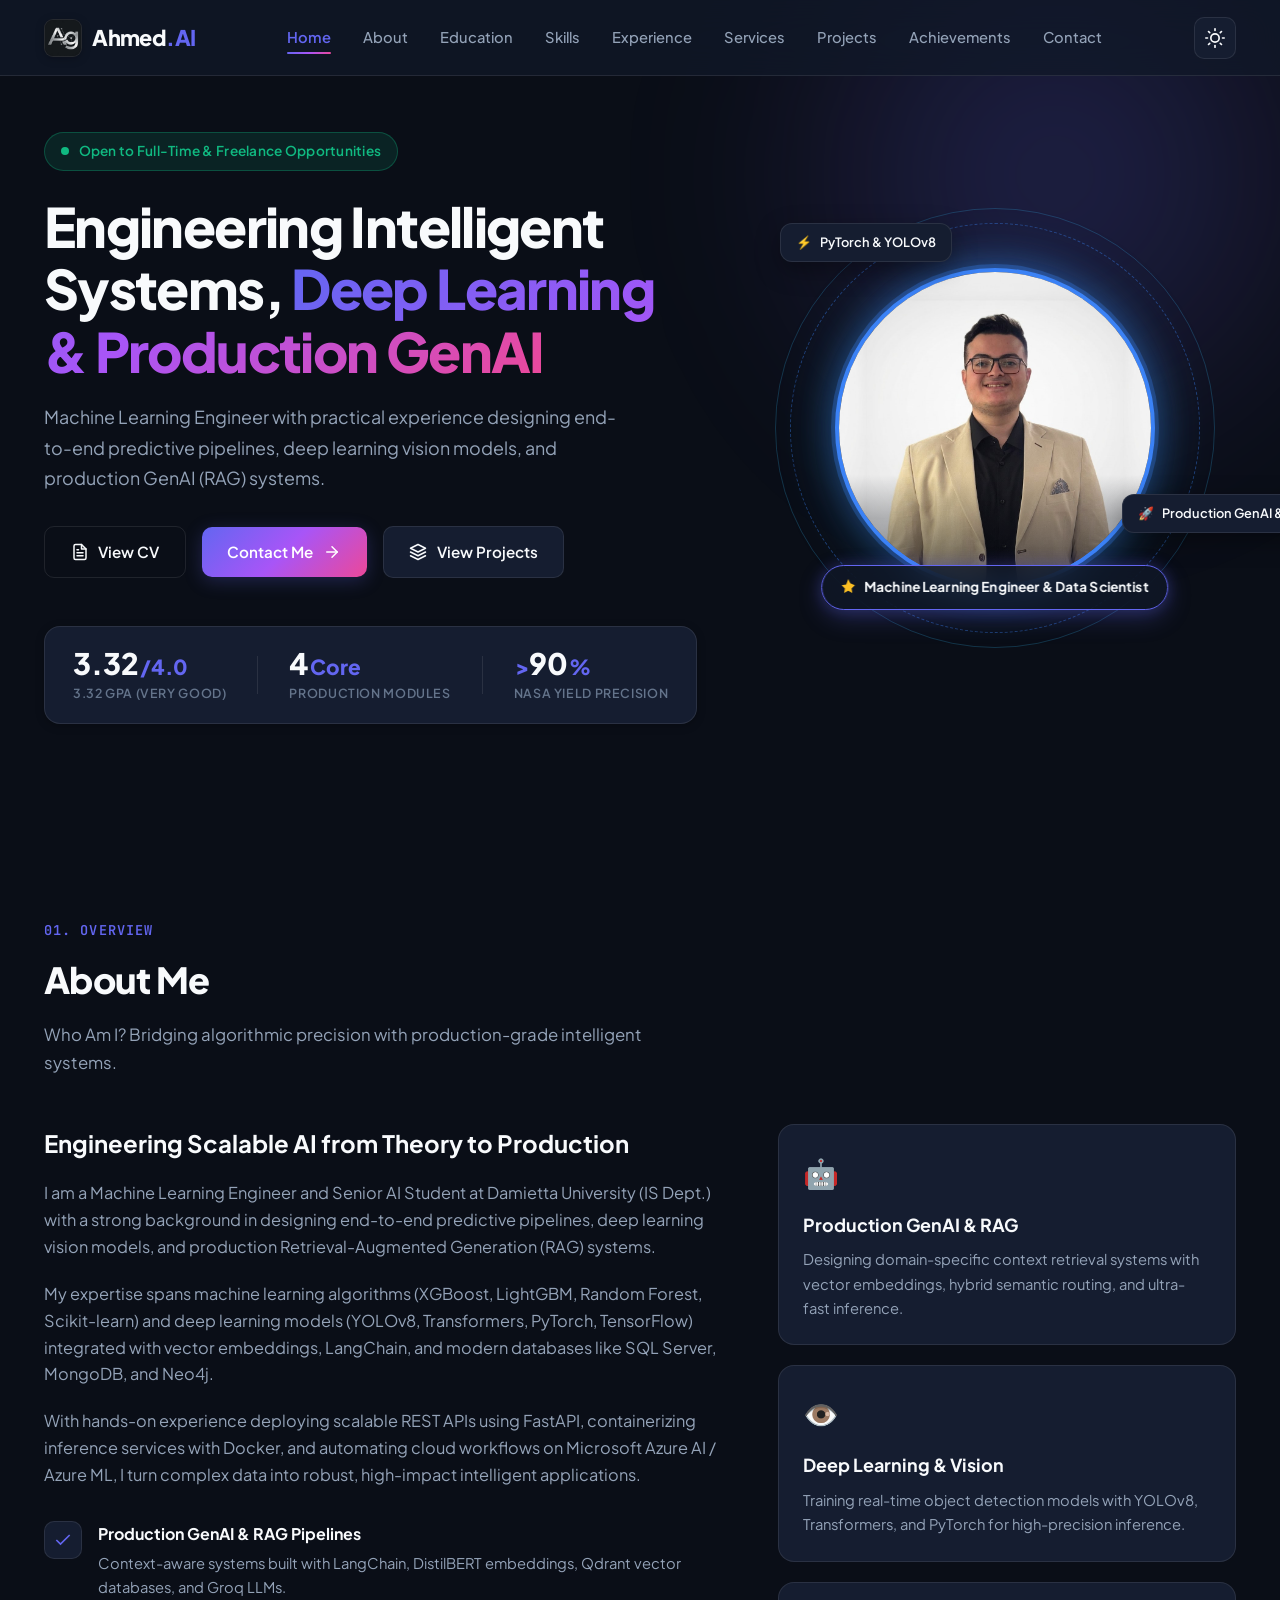
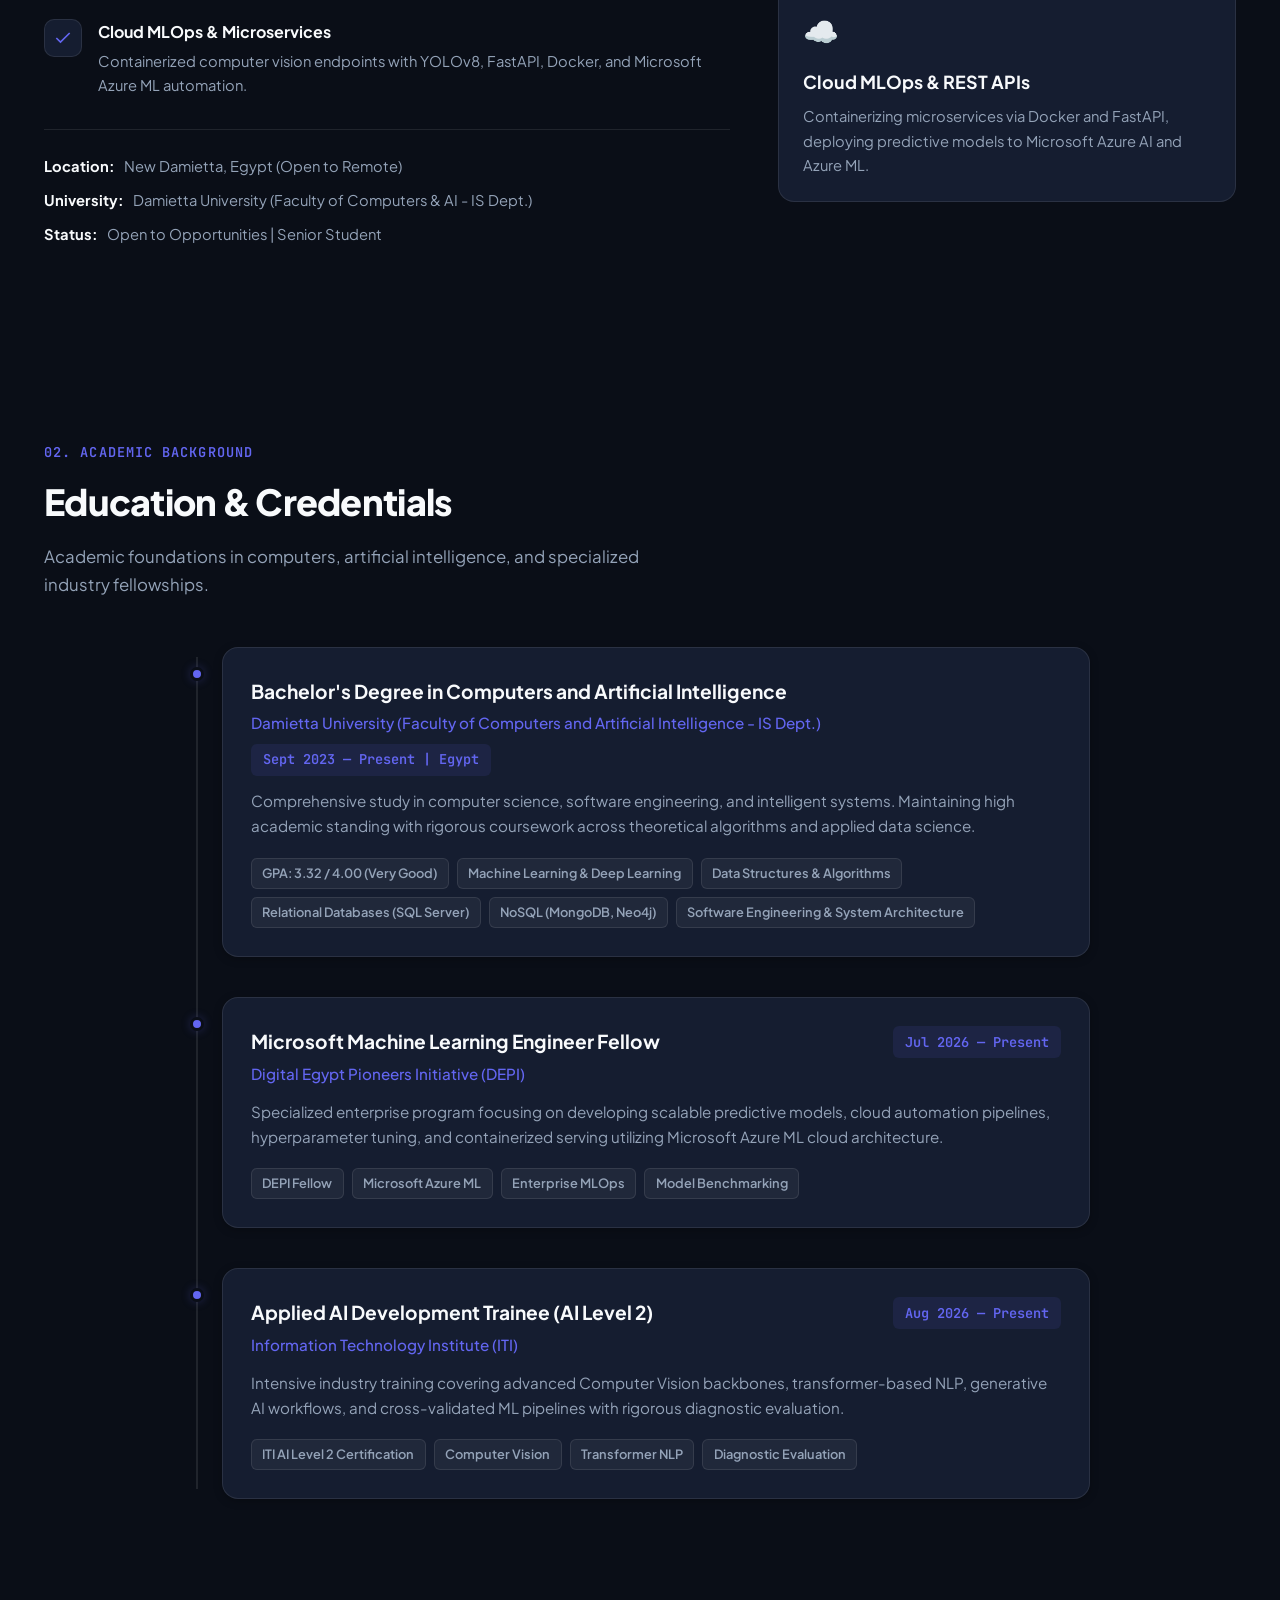
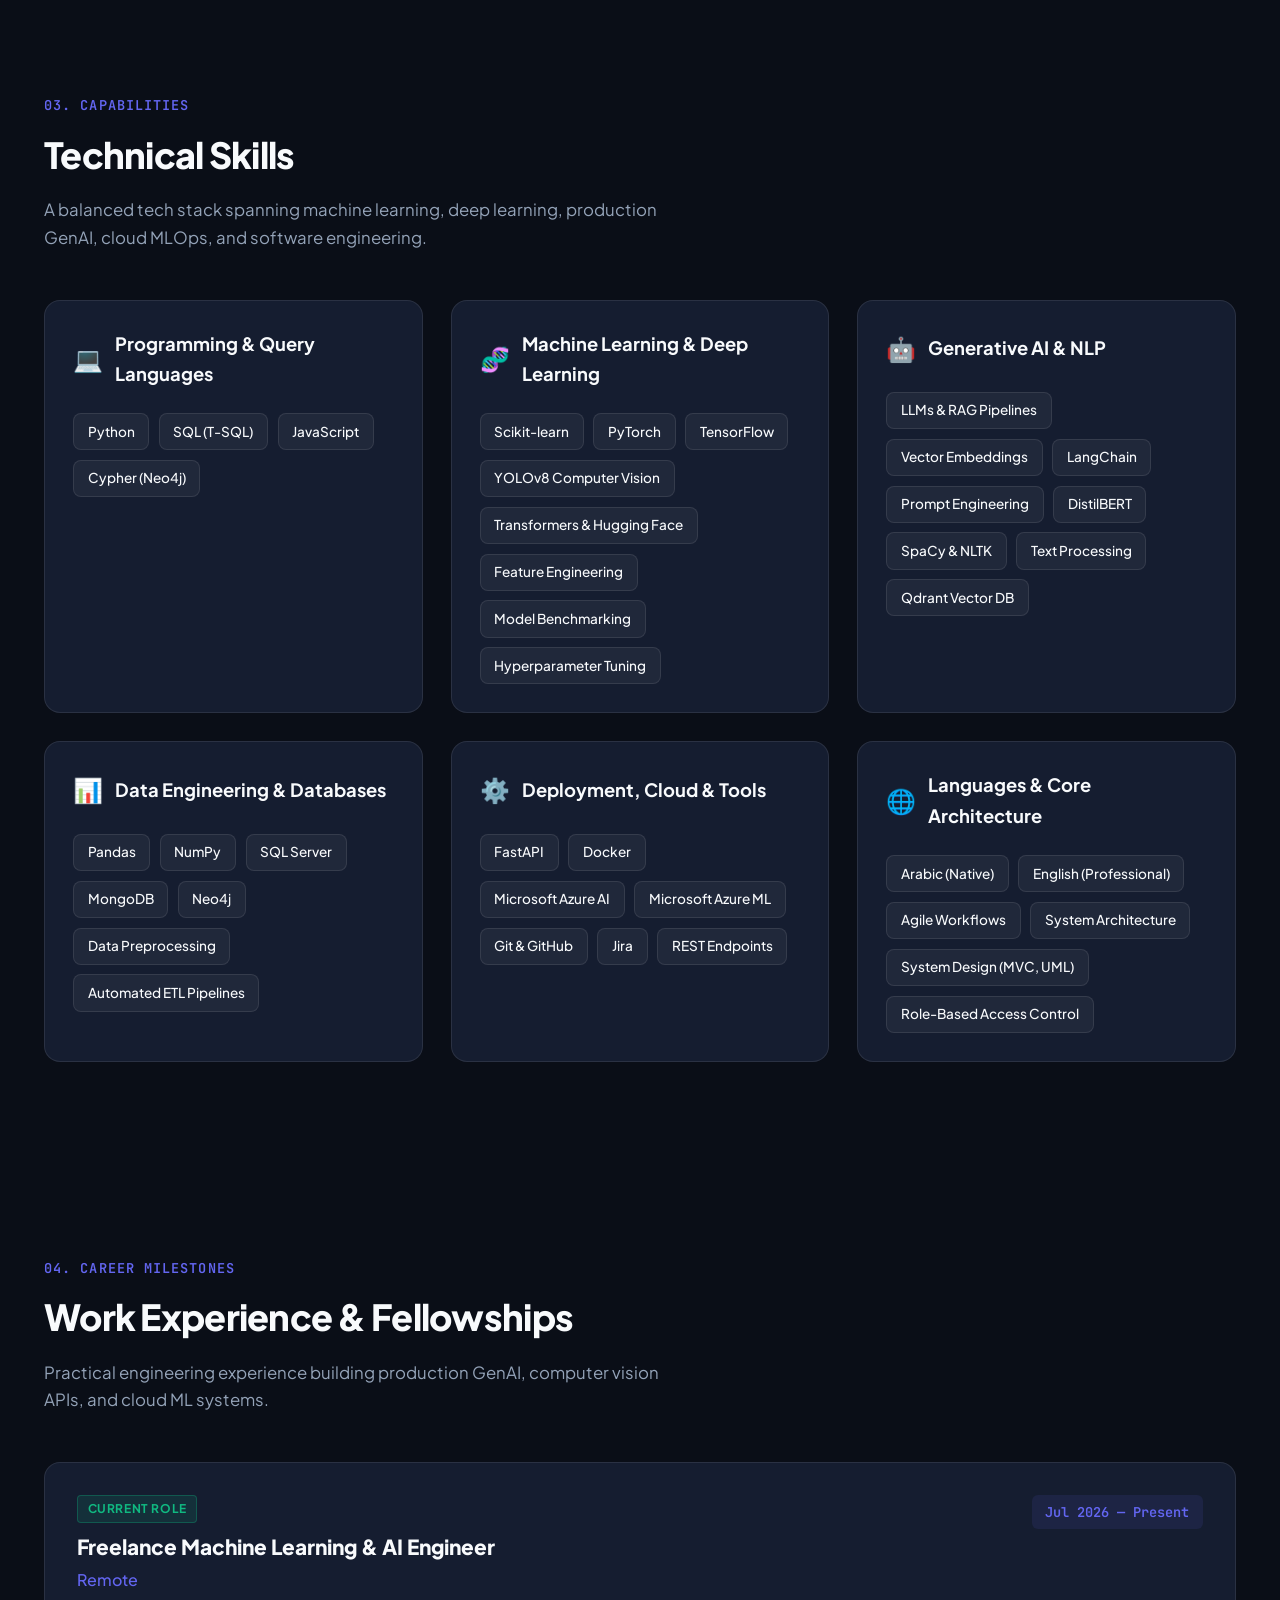
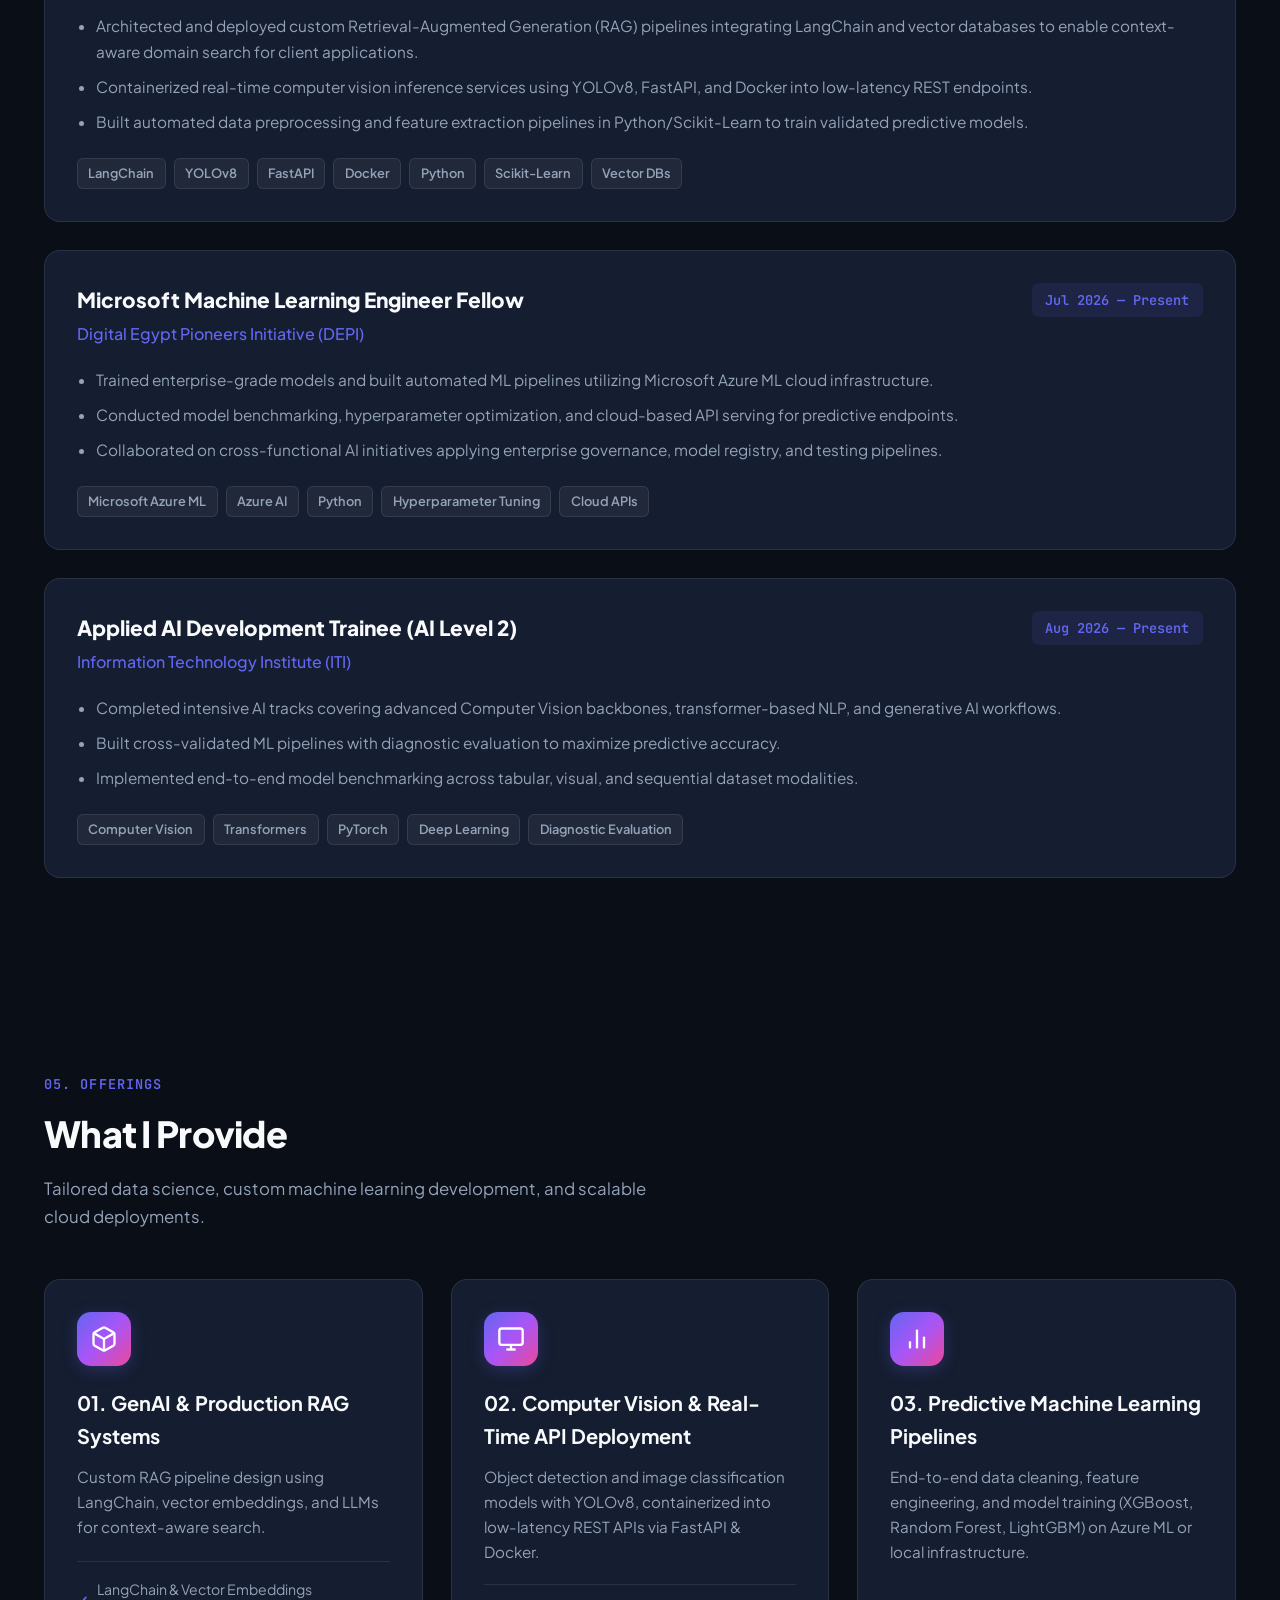
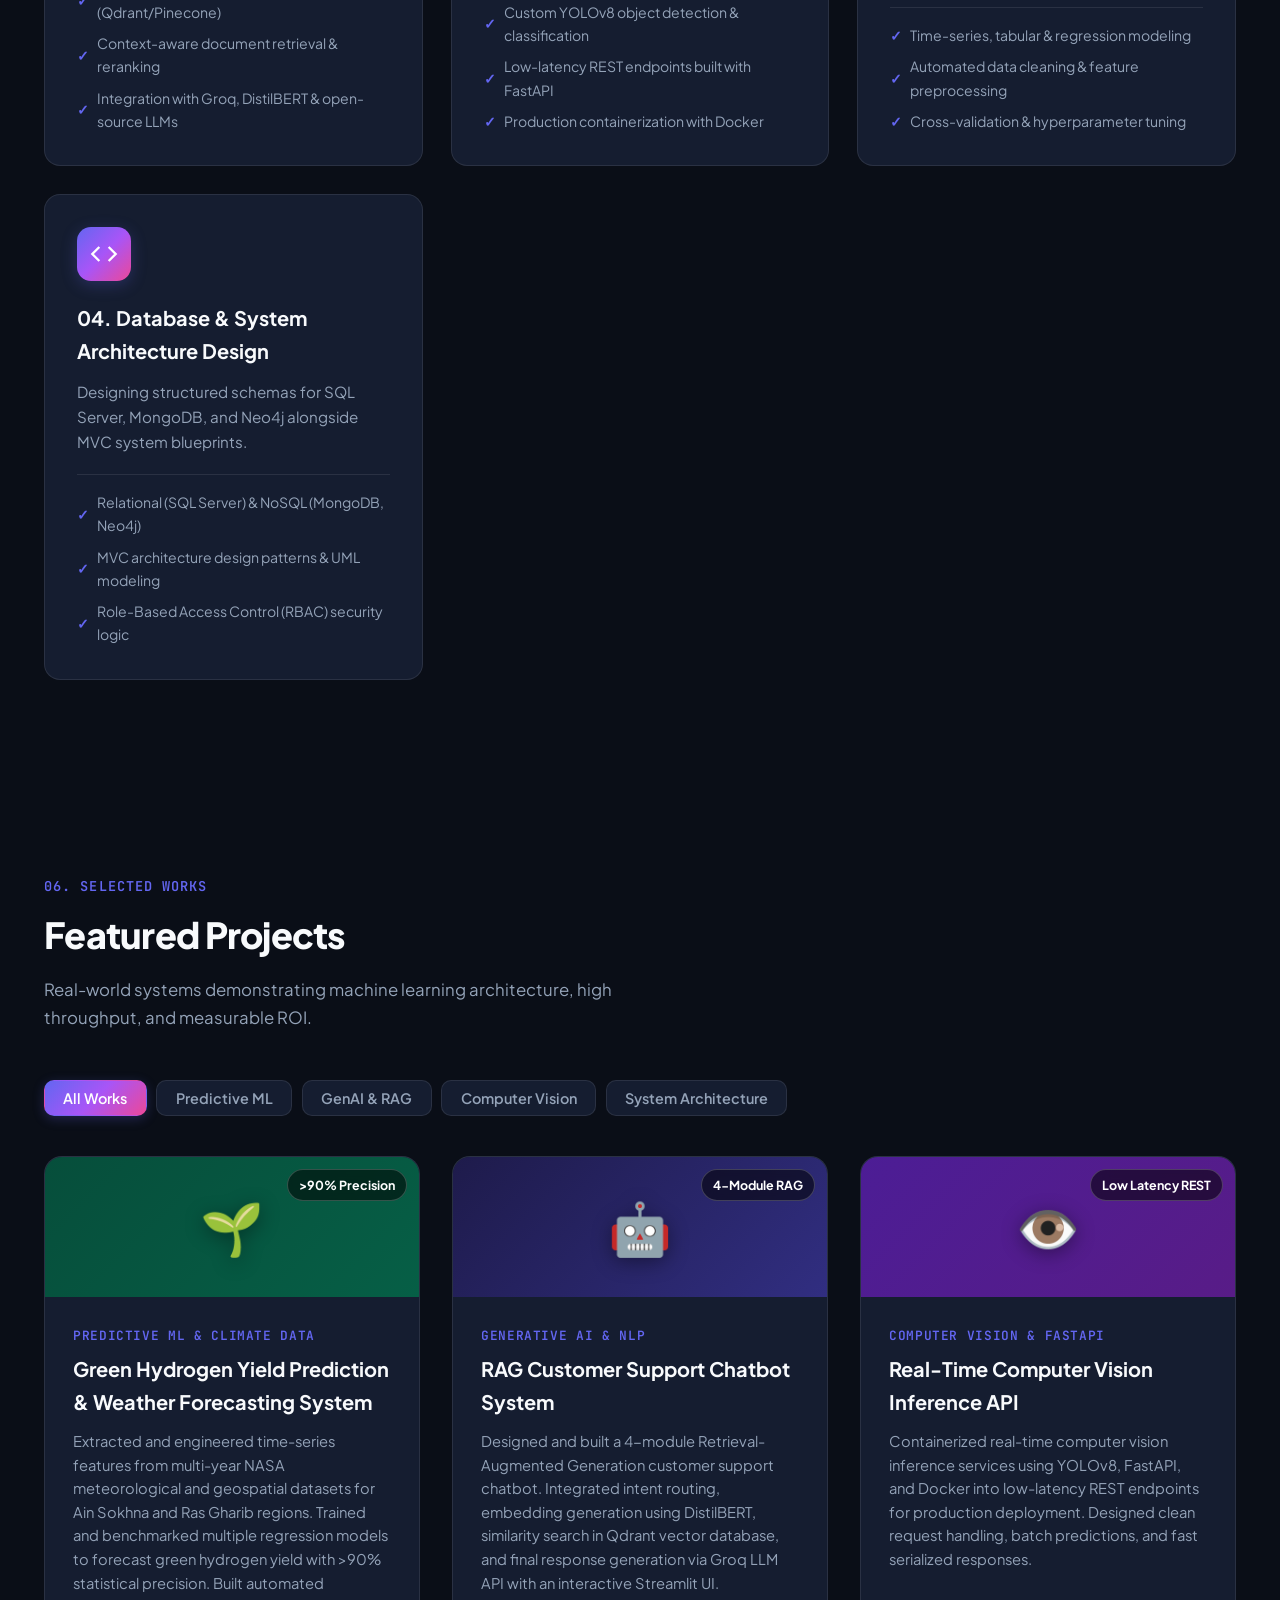
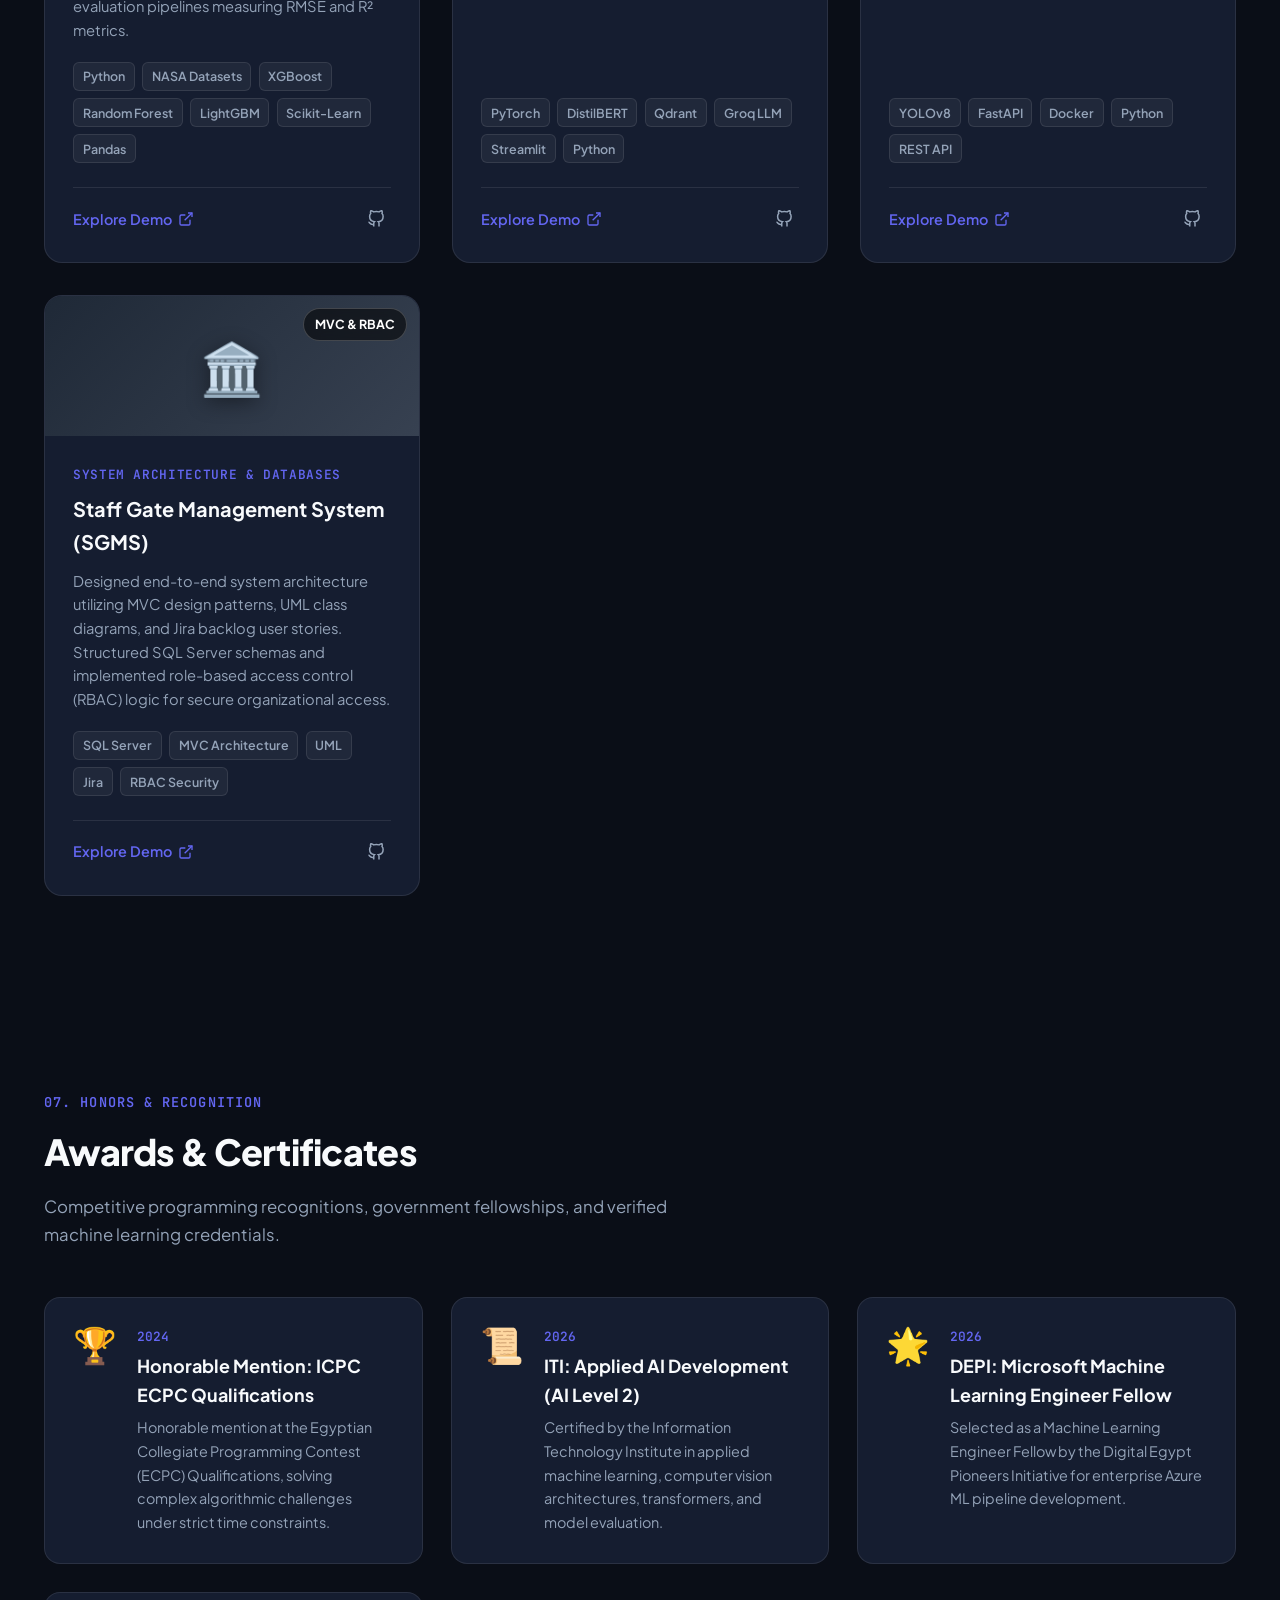
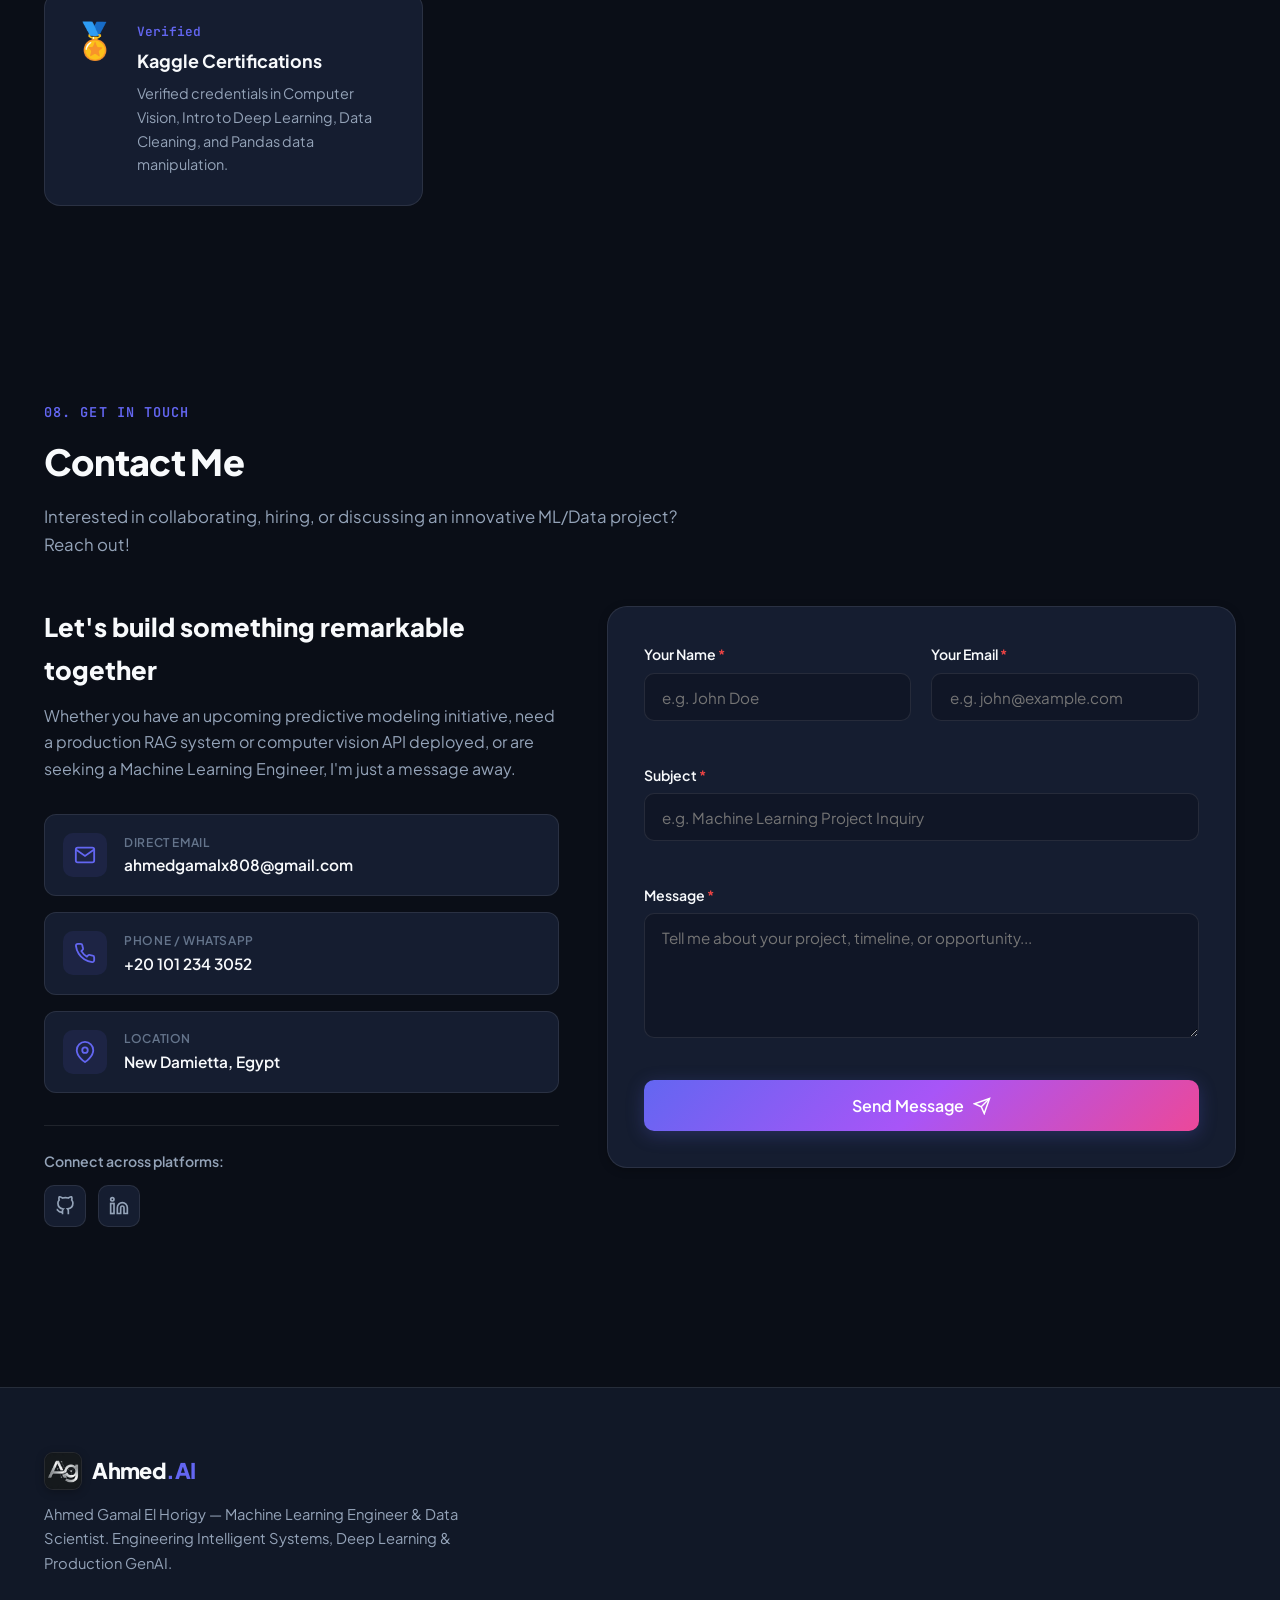
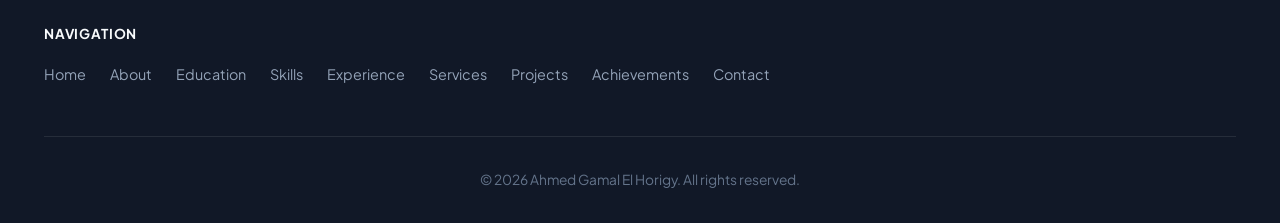
==== commit 07aaf160: "fix the logo icon not showing" ====
--- a/index.html
+++ b/index.html
@@ -15,8 +15,8 @@
     href="https://fonts.googleapis.com/css2?family=Plus+Jakarta+Sans:wght@300;400;500;600;700;800&family=JetBrains+Mono:wght@400;500;600&display=swap"
     rel="stylesheet">
   <link rel="stylesheet" href="style.css">
-  <link rel="icon" type="image/jpeg" href="images/favicon.jpg">
-  <link rel="icon" type="image/jpeg" href="images/logo-icon.jpg">
+  <link rel="icon" type="image/png" href="images/favicon.png">
+  <link rel="apple-touch-icon" href="images/logo-icon.png">
 </head>
 
 <body>
@@ -25,7 +25,7 @@
     <div class="nav-container">
       <a href="#home" class="brand-logo" aria-label="Ahmed.AI Home">
         <span class="logo-icon">
-          <img src="images/logo-icon.jpg" alt="Ag Logo">
+          <img src="images/logo-icon.png" alt="Ahmed.AI Logo">
         </span>
         <span class="logo-text">Ahmed<span class="accent-dot">.AI</span></span>
       </a>
@@ -1067,15 +1067,11 @@
   <footer class="site-footer">
     <div class="container footer-container">
       <div class="footer-brand">
-        <a href="#home" class="brand-logo">
+        <a href="#home" class="brand-logo" aria-label="Ahmed.AI Home">
           <span class="logo-icon">
-            <svg viewBox="0 0 24 24" width="20" height="20" fill="none" stroke="currentColor" stroke-width="2">
-              <polyline points="16 18 22 12 16 6"></polyline>
-              <polyline points="8 6 2 12 8 18"></polyline>
-              <line x1="14" y1="4" x2="10" y2="20"></line>
-            </svg>
+            <img src="images/logo-icon.png" alt="Ahmed.AI Logo">
           </span>
-          <span class="logo-text">Ahmed<span class="accent-dot">.</span>AI</span>
+          <span class="logo-text">Ahmed<span class="accent-dot">.AI</span></span>
         </a>
         <p class="footer-slogan">Ahmed Gamal El Horigy — Machine Learning Engineer &amp; Data Scientist. Engineering
           Intelligent Systems, Deep Learning &amp; Production GenAI.</p>
--- a/style.css
+++ b/style.css
@@ -215,30 +215,54 @@
 .brand-logo {
   display: flex;
   align-items: center;
-  gap: 0.6rem;
+  gap: 0.65rem;
   font-weight: 800;
   font-size: 1.35rem;
   letter-spacing: -0.03em;
   color: var(--text-primary);
+  text-decoration: none;
+  transition: opacity var(--transition-fast);
+}
+
+.brand-logo:hover {
+  opacity: 0.95;
 }
 
 .logo-icon {
   display: flex;
   align-items: center;
   justify-content: center;
-  height: 36px;
-  width: auto;
-  /* Allow width to scale naturally */
-  max-width: 60px;
-  border-radius: 6px;
+  width: 38px;
+  height: 38px;
+  min-width: 38px;
+  min-height: 38px;
+  border-radius: 9px;
   overflow: hidden;
+  background-color: #12151a;
+  border: 1px solid var(--border-color);
+  box-shadow: var(--shadow-sm);
+  flex-shrink: 0;
+  transition: transform var(--transition-fast), border-color var(--transition-fast), box-shadow var(--transition-fast);
+}
+
+.brand-logo:hover .logo-icon {
+  transform: translateY(-1px) scale(1.04);
+  border-color: var(--border-color-hover);
+  box-shadow: 0 0 12px var(--accent-glow);
 }
 
 .logo-icon img {
+  width: 100%;
   height: 100%;
-  width: auto;
-  object-fit: contain;
+  object-fit: cover;
   display: block;
+  border-radius: inherit;
+}
+
+.logo-icon svg {
+  width: 20px;
+  height: 20px;
+  color: var(--accent-primary);
 }
 
 .logo-text {
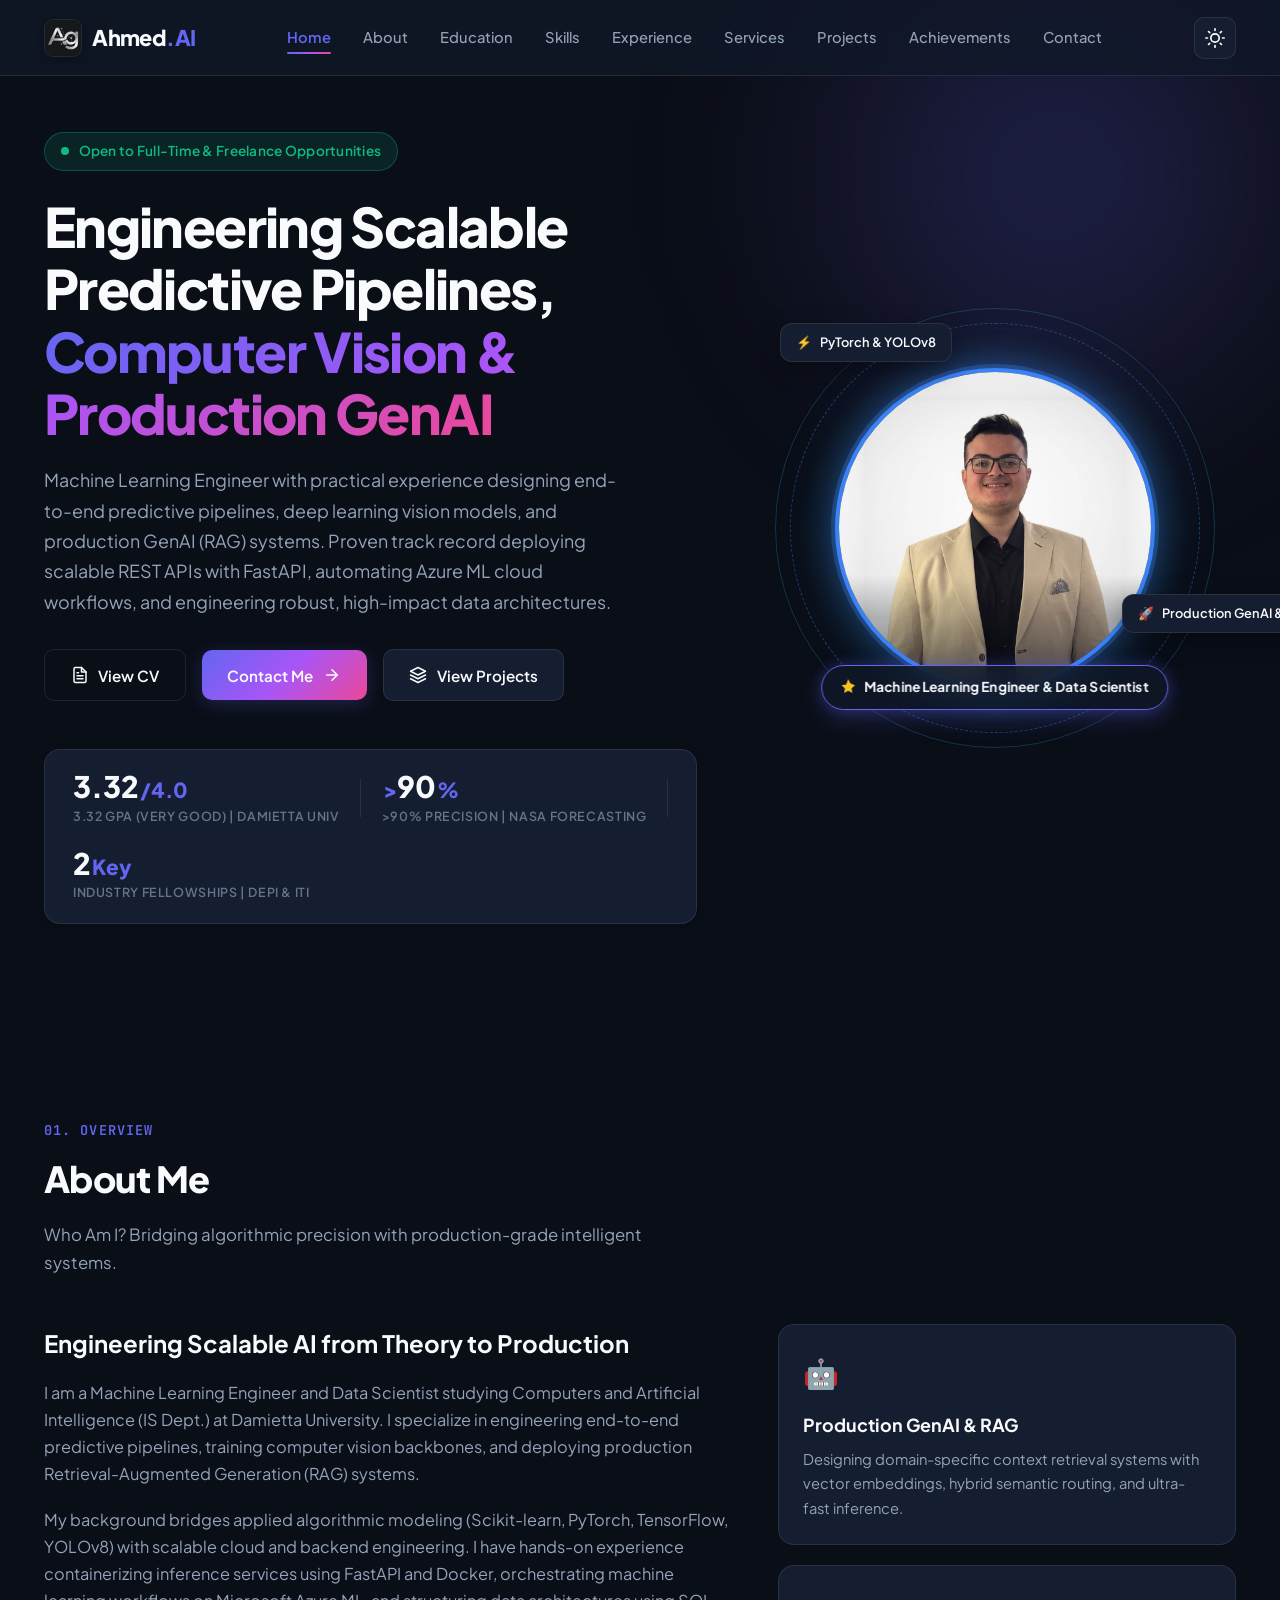
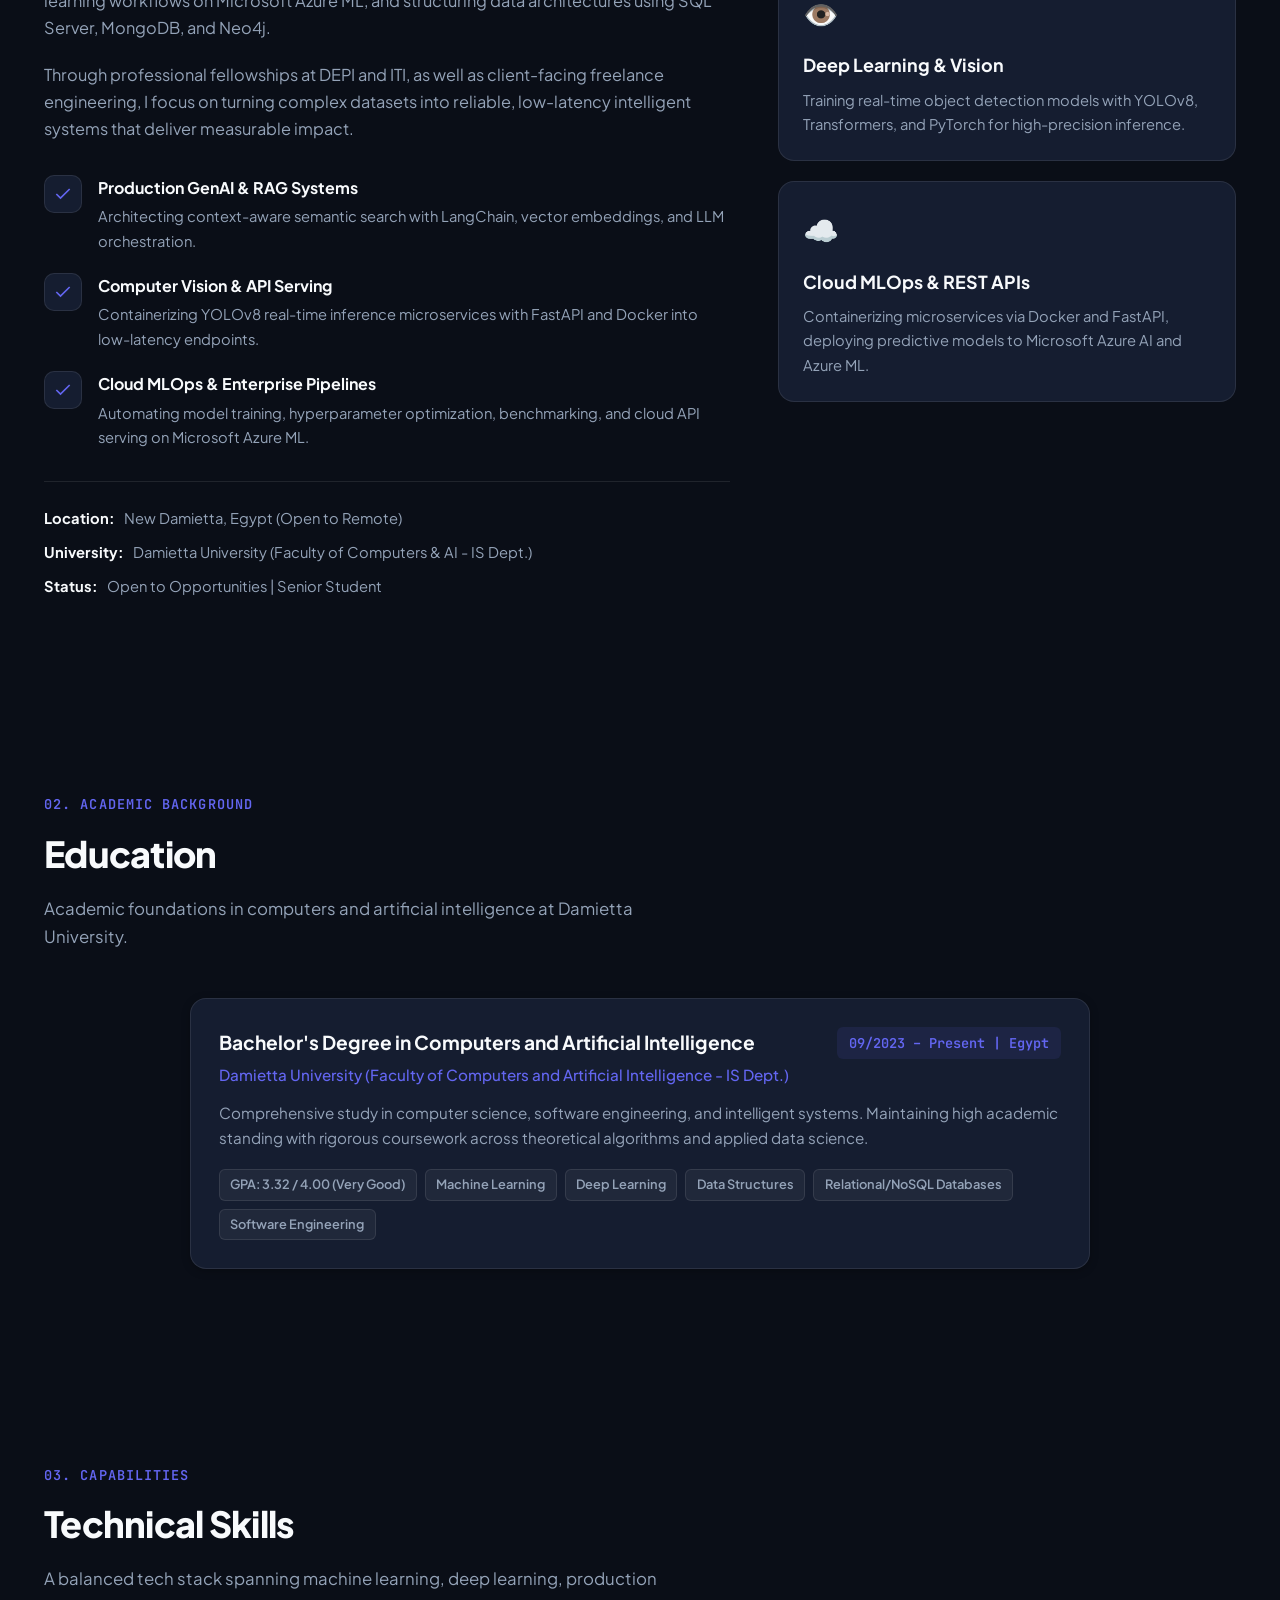
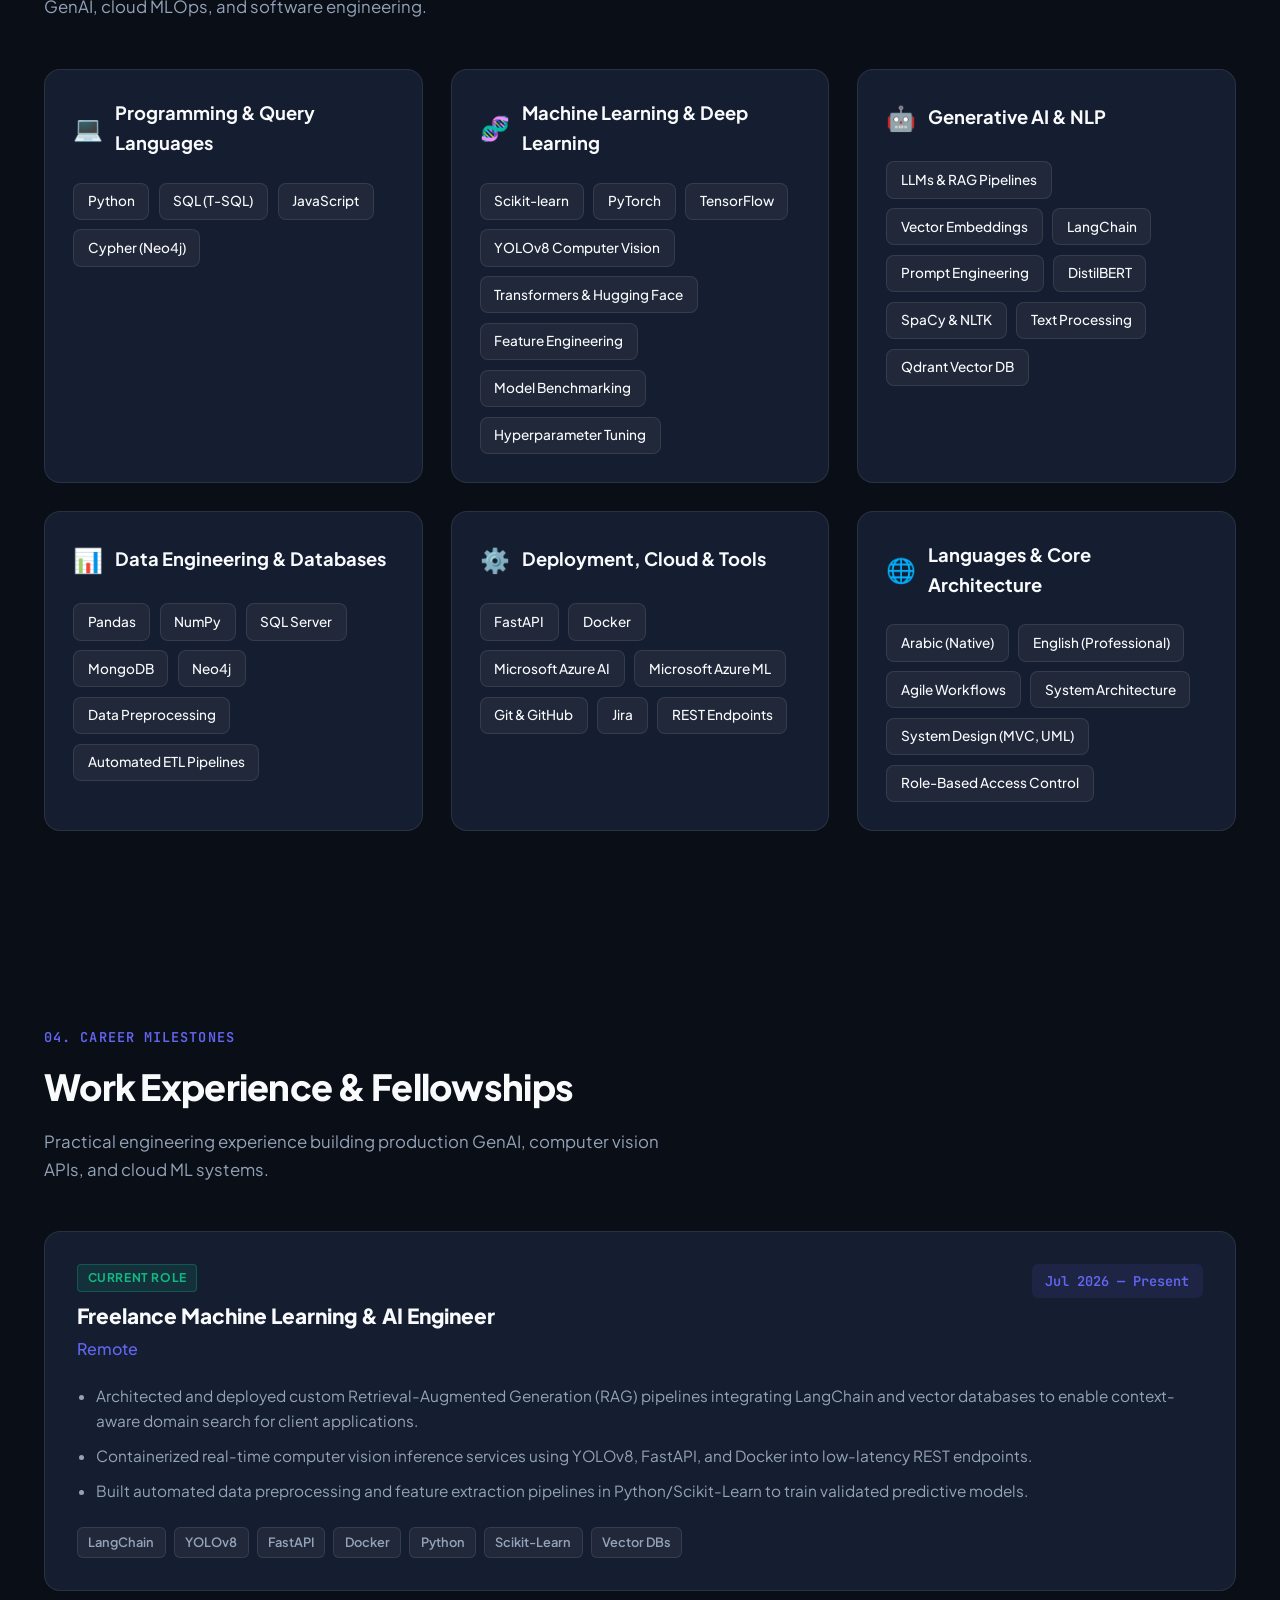
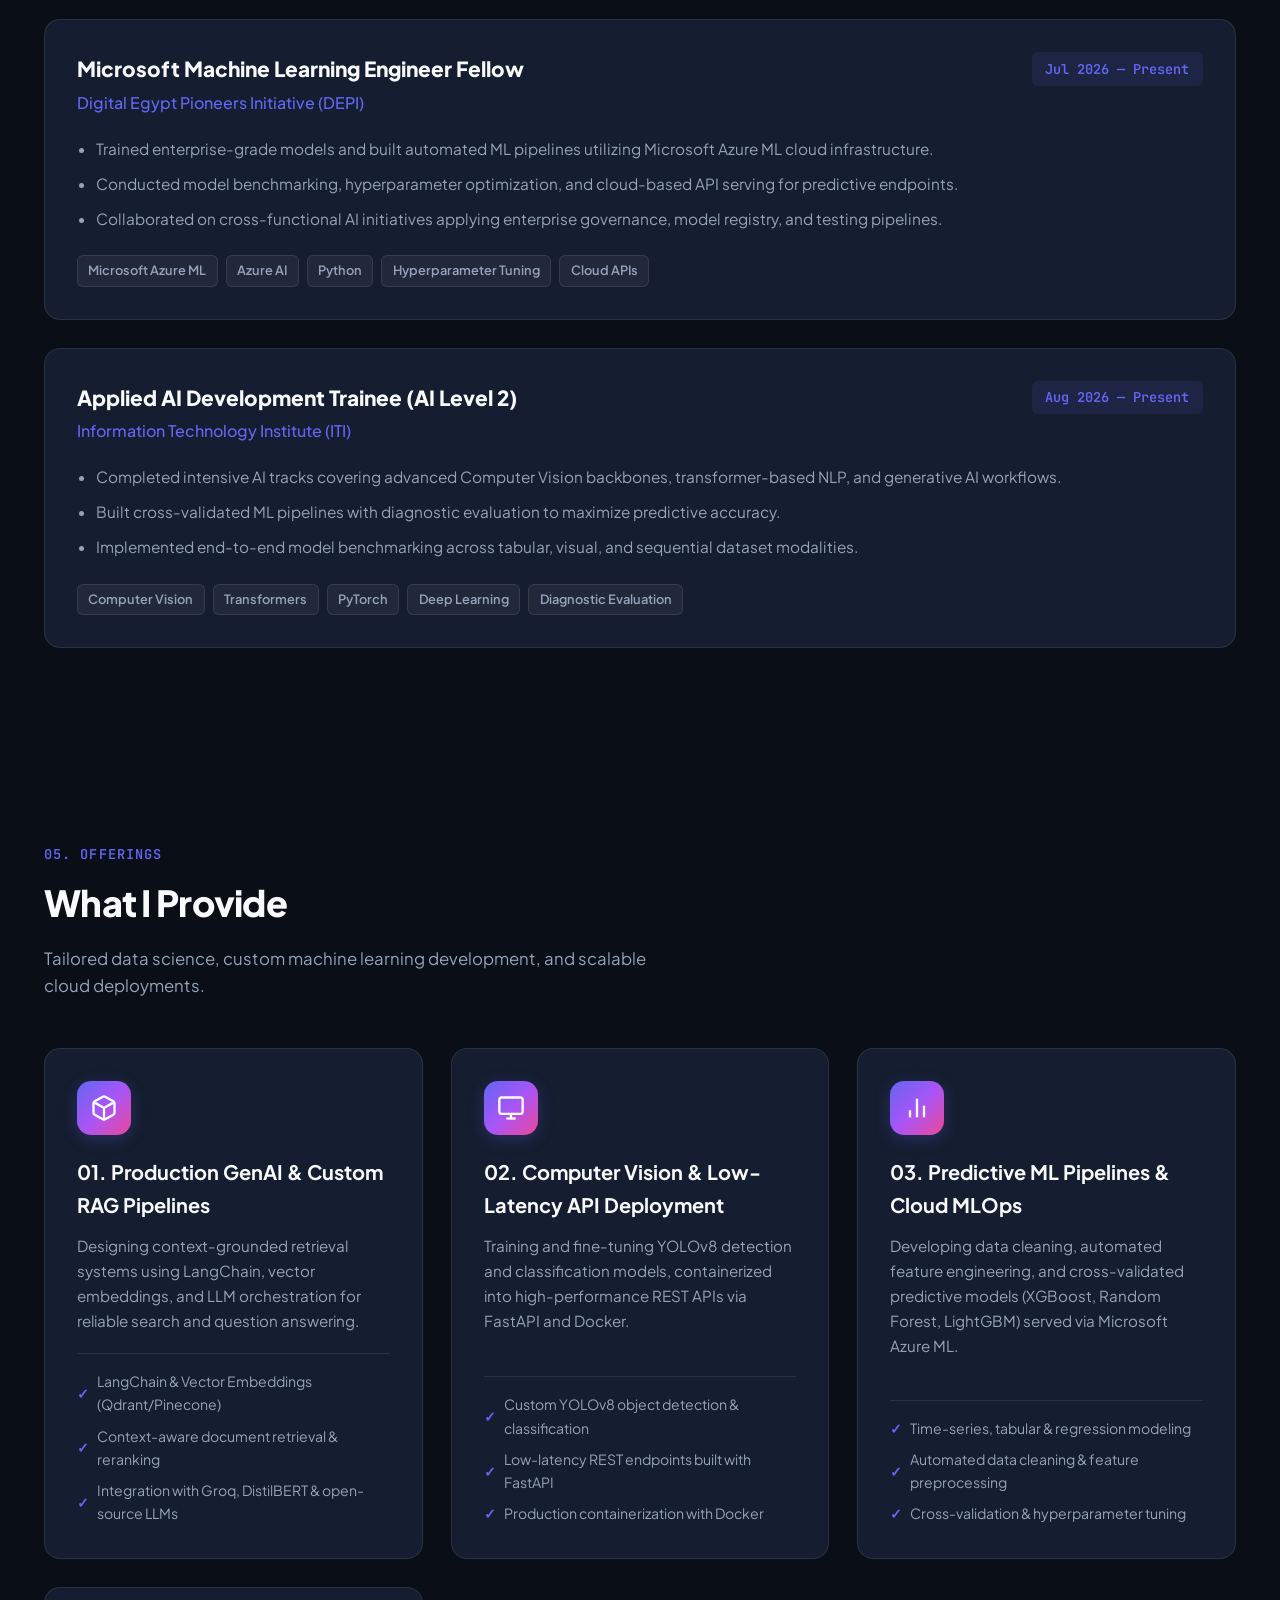
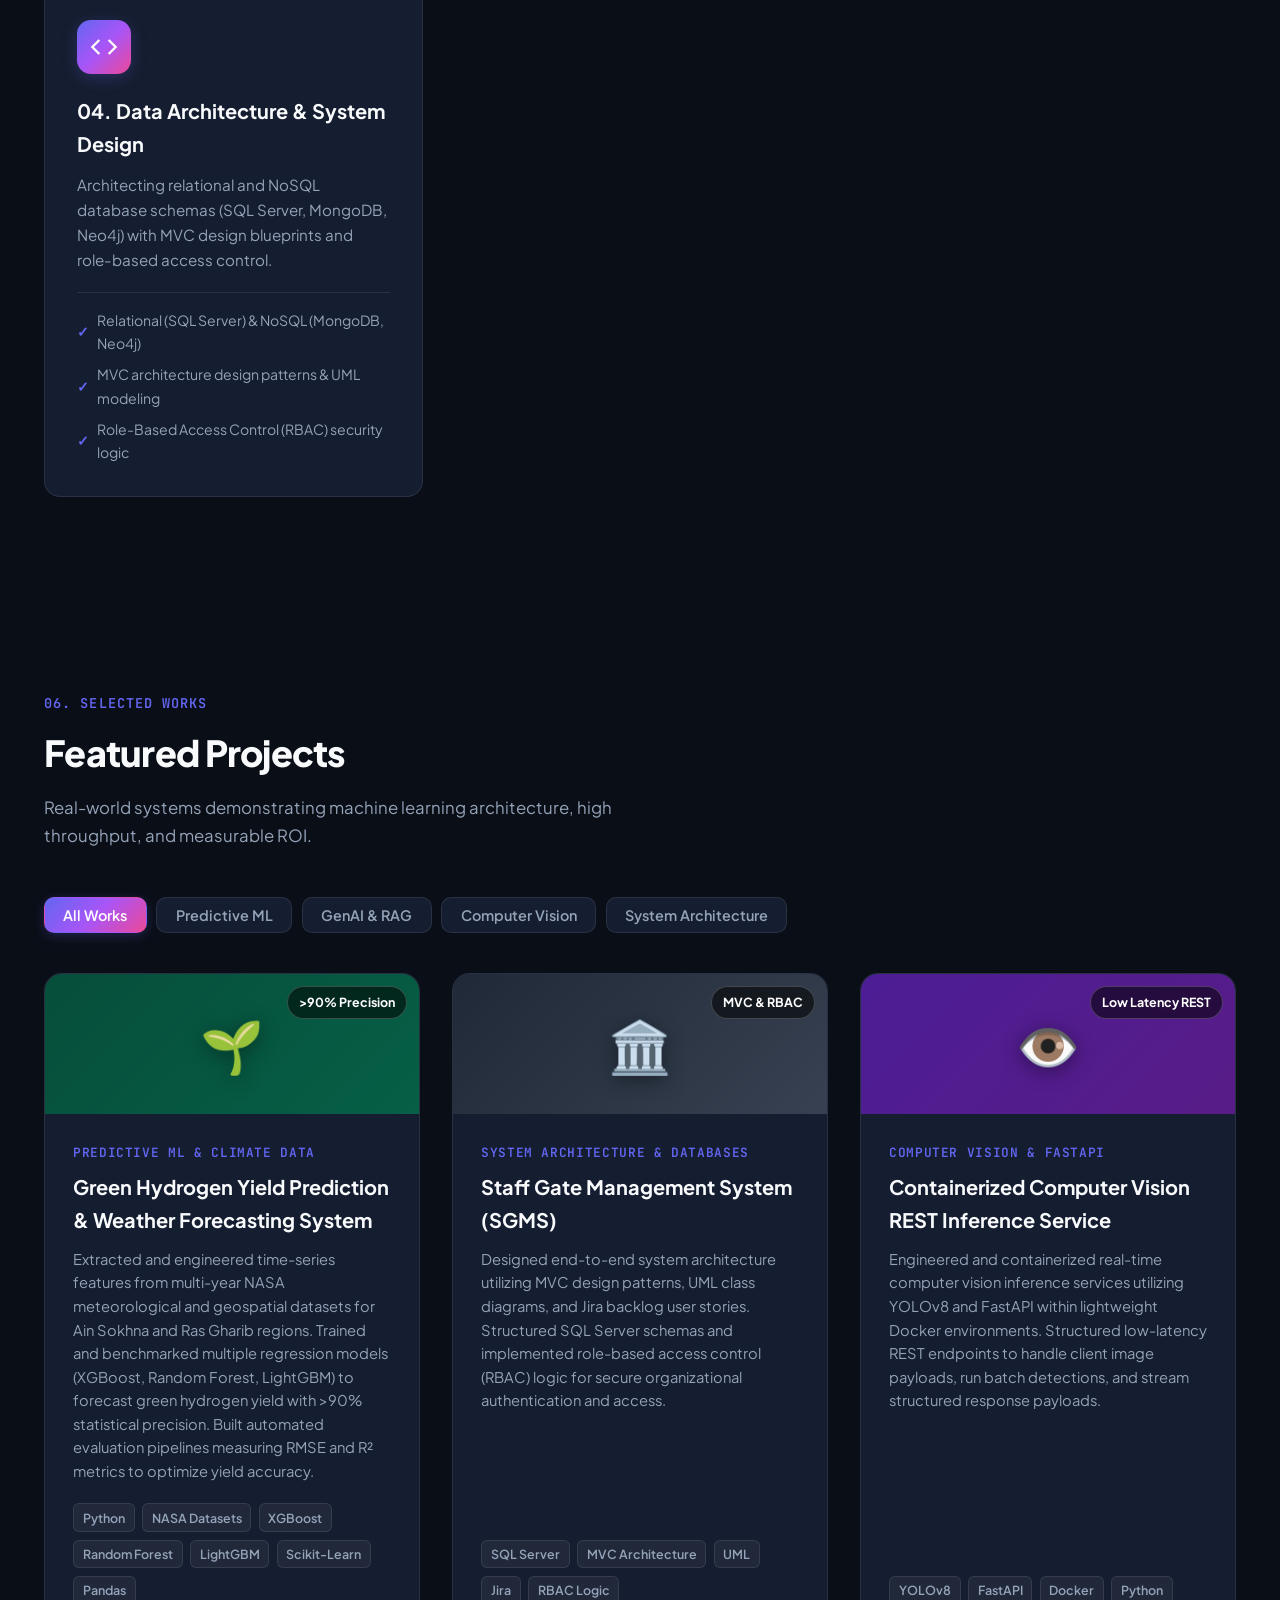
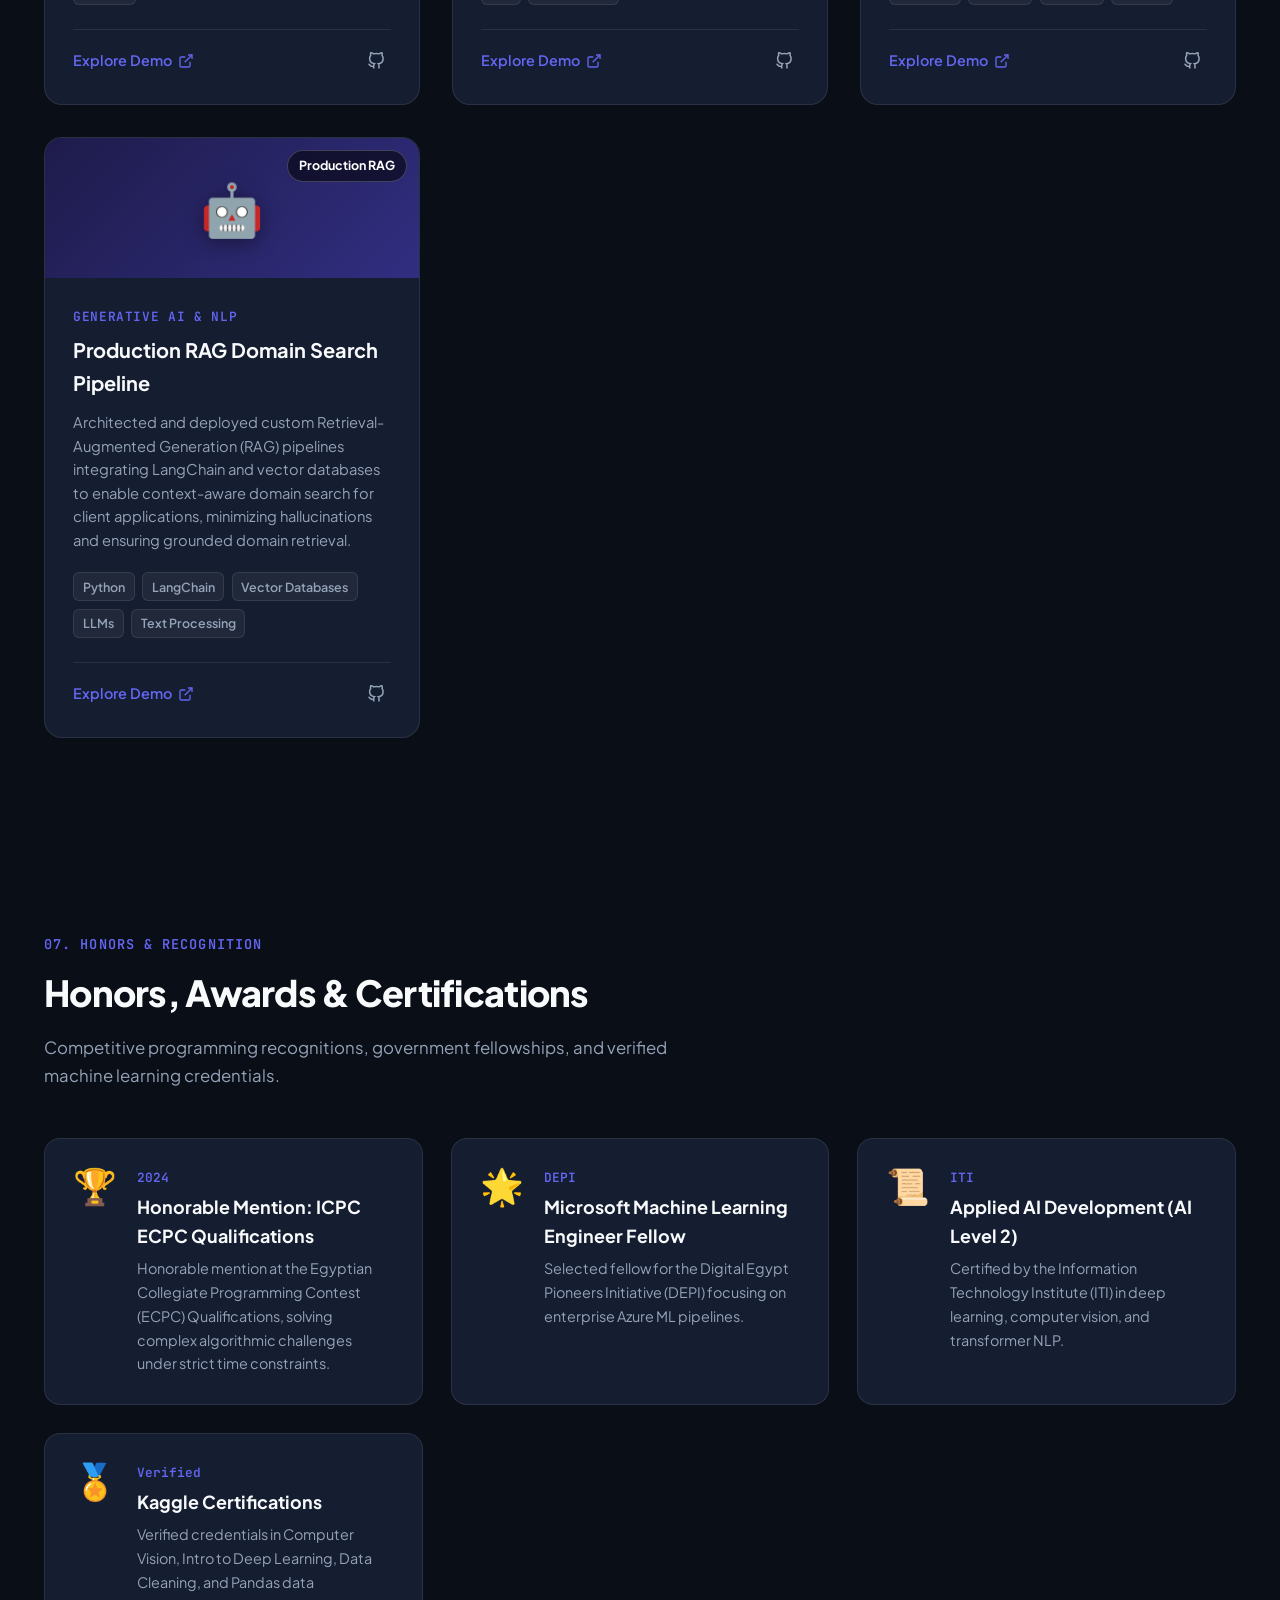
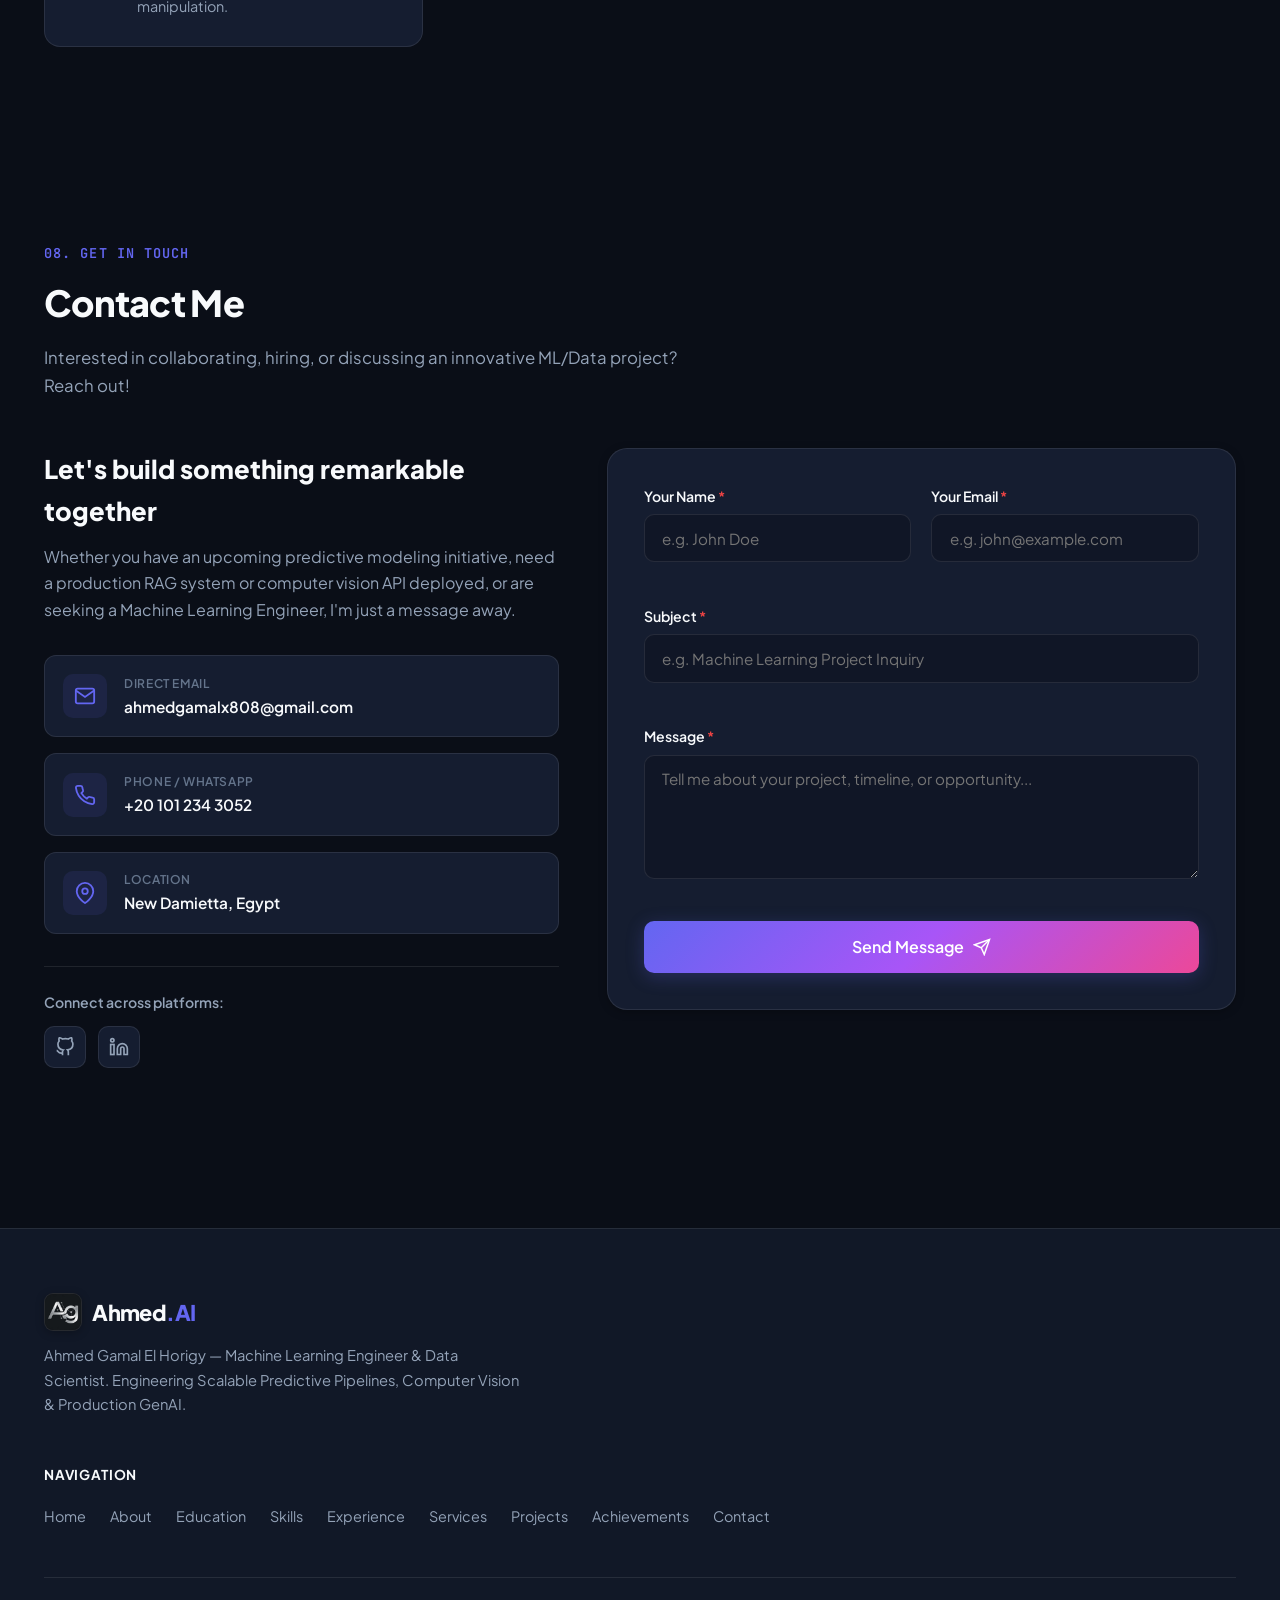
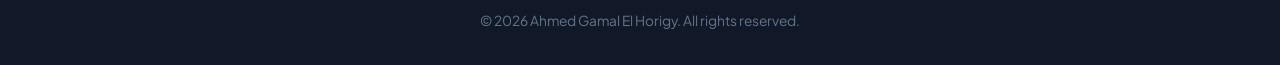
==== commit 5eb4410d: "fix content unmatch" ====
--- a/index.html
+++ b/index.html
@@ -95,18 +95,19 @@
 
           <!-- Main Headline -->
           <h1 class="hero-headline">
-            Engineering Intelligent Systems, <span class="gradient-text">Deep Learning &amp; Production GenAI</span>
+            Engineering Scalable Predictive Pipelines, <span class="gradient-text">Computer Vision &amp; Production GenAI</span>
           </h1>
 
           <!-- Short Bio Tagline -->
           <p class="hero-tagline">
             Machine Learning Engineer with practical experience designing end-to-end predictive pipelines, deep learning
-            vision models, and production GenAI (RAG) systems.
+            vision models, and production GenAI (RAG) systems. Proven track record deploying scalable REST APIs with
+            FastAPI, automating Azure ML cloud workflows, and engineering robust, high-impact data architectures.
           </p>
 
           <!-- 3 Primary CTA Action Buttons -->
           <div class="hero-actions">
-            <a href="https://drive.google.com/file/d/1XW4Ch27_IBrfKb7YSozJML9A6NPD5pQh/view?usp=sharing" target="_blank"
+            <a href="https://drive.google.com/file/d/19X3UrcHAxvXtReW5MlMxgAq0hZ3FQ80G/view?usp=drive_link" target="_blank"
               rel="noopener noreferrer" class="btn btn-outline" id="viewCvBtn">
               <svg viewBox="0 0 24 24" width="18" height="18" fill="none" stroke="currentColor" stroke-width="2"
                 stroke-linecap="round" stroke-linejoin="round">
@@ -142,19 +143,19 @@
             <div class="metric-card">
               <div class="metric-number"><span class="counter" data-target="3.32">0.00</span><span
                   class="plus">/4.0</span></div>
-              <div class="metric-label">3.32 GPA (Very Good)</div>
-            </div>
-            <div class="metric-divider"></div>
-            <div class="metric-card">
-              <div class="metric-number"><span class="counter" data-target="4">0</span><span class="plus"> Core</span>
-              </div>
-              <div class="metric-label">Production Modules</div>
+              <div class="metric-label">3.32 GPA (Very Good) | Damietta Univ</div>
             </div>
             <div class="metric-divider"></div>
             <div class="metric-card">
               <div class="metric-number"><span class="plus">&gt;</span><span class="counter"
                   data-target="90">0</span><span class="percent">%</span></div>
-              <div class="metric-label">NASA Yield Precision</div>
+              <div class="metric-label">&gt;90% Precision | NASA Forecasting</div>
+            </div>
+            <div class="metric-divider"></div>
+            <div class="metric-card">
+              <div class="metric-number"><span class="counter" data-target="2">0</span><span class="plus"> Key</span>
+              </div>
+              <div class="metric-label">Industry Fellowships | DEPI &amp; ITI</div>
             </div>
           </div>
         </div>
@@ -210,19 +211,13 @@
           <div class="about-narrative">
             <h3 class="narrative-heading">Engineering Scalable AI from Theory to Production</h3>
             <p>
-              I am a Machine Learning Engineer and Senior AI Student at Damietta University (IS Dept.) with a strong
-              background in designing end-to-end predictive pipelines, deep learning vision models, and production
-              Retrieval-Augmented Generation (RAG) systems.
+              I am a Machine Learning Engineer and Data Scientist studying Computers and Artificial Intelligence (IS Dept.) at Damietta University. I specialize in engineering end-to-end predictive pipelines, training computer vision backbones, and deploying production Retrieval-Augmented Generation (RAG) systems.
             </p>
             <p>
-              My expertise spans machine learning algorithms (XGBoost, LightGBM, Random Forest, Scikit-learn) and deep
-              learning models (YOLOv8, Transformers, PyTorch, TensorFlow) integrated with vector embeddings, LangChain,
-              and modern databases like SQL Server, MongoDB, and Neo4j.
+              My background bridges applied algorithmic modeling (Scikit-learn, PyTorch, TensorFlow, YOLOv8) with scalable cloud and backend engineering. I have hands-on experience containerizing inference services using FastAPI and Docker, orchestrating machine learning workflows on Microsoft Azure ML, and structuring data architectures using SQL Server, MongoDB, and Neo4j.
             </p>
             <p>
-              With hands-on experience deploying scalable REST APIs using FastAPI, containerizing inference services
-              with Docker, and automating cloud workflows on Microsoft Azure AI / Azure ML, I turn complex data into
-              robust, high-impact intelligent applications.
+              Through professional fellowships at DEPI and ITI, as well as client-facing freelance engineering, I focus on turning complex datasets into reliable, low-latency intelligent systems that deliver measurable impact.
             </p>
 
             <div class="about-key-highlights">
@@ -233,9 +228,8 @@
                   </svg>
                 </div>
                 <div>
-                  <strong>Production GenAI &amp; RAG Pipelines</strong>
-                  <p>Context-aware systems built with LangChain, DistilBERT embeddings, Qdrant vector databases, and
-                    Groq LLMs.</p>
+                  <strong>Production GenAI &amp; RAG Systems</strong>
+                  <p>Architecting context-aware semantic search with LangChain, vector embeddings, and LLM orchestration.</p>
                 </div>
               </div>
               <div class="highlight-item">
@@ -245,9 +239,19 @@
                   </svg>
                 </div>
                 <div>
-                  <strong>Cloud MLOps &amp; Microservices</strong>
-                  <p>Containerized computer vision endpoints with YOLOv8, FastAPI, Docker, and Microsoft Azure ML
-                    automation.</p>
+                  <strong>Computer Vision &amp; API Serving</strong>
+                  <p>Containerizing YOLOv8 real-time inference microservices with FastAPI and Docker into low-latency endpoints.</p>
+                </div>
+              </div>
+              <div class="highlight-item">
+                <div class="highlight-icon">
+                  <svg viewBox="0 0 24 24" width="20" height="20" fill="none" stroke="currentColor" stroke-width="2">
+                    <polyline points="20 6 9 17 4 12"></polyline>
+                  </svg>
+                </div>
+                <div>
+                  <strong>Cloud MLOps &amp; Enterprise Pipelines</strong>
+                  <p>Automating model training, hyperparameter optimization, benchmarking, and cloud API serving on Microsoft Azure ML.</p>
                 </div>
               </div>
             </div>
@@ -291,12 +295,11 @@
       <div class="container">
         <div class="section-header">
           <div class="section-tag">02. Academic Background</div>
-          <h2 class="section-title">Education &amp; Credentials</h2>
-          <p class="section-subtitle">Academic foundations in computers, artificial intelligence, and specialized
-            industry fellowships.</p>
-        </div>
-
-        <div class="timeline">
+          <h2 class="section-title">Education</h2>
+          <p class="section-subtitle">Academic foundations in computers and artificial intelligence at Damietta University.</p>
+        </div>
+
+        <div class="timeline timeline-single">
           <!-- Item 1: University -->
           <div class="timeline-item">
             <div class="timeline-dot"></div>
@@ -304,10 +307,9 @@
               <div class="timeline-header">
                 <div>
                   <h3 class="degree-title">Bachelor's Degree in Computers and Artificial Intelligence</h3>
-                  <h4 class="institution-name">Damietta University (Faculty of Computers and Artificial Intelligence -
-                    IS Dept.)</h4>
-                </div>
-                <span class="timeline-date">Sept 2023 — Present | Egypt</span>
+                  <h4 class="institution-name">Damietta University (Faculty of Computers and Artificial Intelligence - IS Dept.)</h4>
+                </div>
+                <span class="timeline-date">09/2023 – Present | Egypt</span>
               </div>
               <p class="timeline-description">
                 Comprehensive study in computer science, software engineering, and intelligent systems. Maintaining high
@@ -315,60 +317,11 @@
               </p>
               <div class="timeline-tags">
                 <span class="tag">GPA: 3.32 / 4.00 (Very Good)</span>
-                <span class="tag">Machine Learning &amp; Deep Learning</span>
-                <span class="tag">Data Structures &amp; Algorithms</span>
-                <span class="tag">Relational Databases (SQL Server)</span>
-                <span class="tag">NoSQL (MongoDB, Neo4j)</span>
-                <span class="tag">Software Engineering &amp; System Architecture</span>
-              </div>
-            </div>
-          </div>
-
-          <!-- Item 2: DEPI -->
-          <div class="timeline-item">
-            <div class="timeline-dot"></div>
-            <div class="timeline-content">
-              <div class="timeline-header">
-                <div>
-                  <h3 class="degree-title">Microsoft Machine Learning Engineer Fellow</h3>
-                  <h4 class="institution-name">Digital Egypt Pioneers Initiative (DEPI)</h4>
-                </div>
-                <span class="timeline-date">Jul 2026 — Present</span>
-              </div>
-              <p class="timeline-description">
-                Specialized enterprise program focusing on developing scalable predictive models, cloud automation
-                pipelines, hyperparameter tuning, and containerized serving utilizing Microsoft Azure ML cloud
-                architecture.
-              </p>
-              <div class="timeline-tags">
-                <span class="tag">DEPI Fellow</span>
-                <span class="tag">Microsoft Azure ML</span>
-                <span class="tag">Enterprise MLOps</span>
-                <span class="tag">Model Benchmarking</span>
-              </div>
-            </div>
-          </div>
-
-          <!-- Item 3: ITI -->
-          <div class="timeline-item">
-            <div class="timeline-dot"></div>
-            <div class="timeline-content">
-              <div class="timeline-header">
-                <div>
-                  <h3 class="degree-title">Applied AI Development Trainee (AI Level 2)</h3>
-                  <h4 class="institution-name">Information Technology Institute (ITI)</h4>
-                </div>
-                <span class="timeline-date">Aug 2026 — Present</span>
-              </div>
-              <p class="timeline-description">
-                Intensive industry training covering advanced Computer Vision backbones, transformer-based NLP,
-                generative AI workflows, and cross-validated ML pipelines with rigorous diagnostic evaluation.
-              </p>
-              <div class="timeline-tags">
-                <span class="tag">ITI AI Level 2 Certification</span>
-                <span class="tag">Computer Vision</span>
-                <span class="tag">Transformer NLP</span>
-                <span class="tag">Diagnostic Evaluation</span>
+                <span class="tag">Machine Learning</span>
+                <span class="tag">Deep Learning</span>
+                <span class="tag">Data Structures</span>
+                <span class="tag">Relational/NoSQL Databases</span>
+                <span class="tag">Software Engineering</span>
               </div>
             </div>
           </div>
@@ -606,9 +559,8 @@
                 <line x1="12" y1="22.08" x2="12" y2="12"></line>
               </svg>
             </div>
-            <h3 class="service-title">01. GenAI &amp; Production RAG Systems</h3>
-            <p class="service-desc">Custom RAG pipeline design using LangChain, vector embeddings, and LLMs for
-              context-aware search.</p>
+            <h3 class="service-title">01. Production GenAI &amp; Custom RAG Pipelines</h3>
+            <p class="service-desc">Designing context-grounded retrieval systems using LangChain, vector embeddings, and LLM orchestration for reliable search and question answering.</p>
             <ul class="service-checklist">
               <li>LangChain &amp; Vector Embeddings (Qdrant/Pinecone)</li>
               <li>Context-aware document retrieval &amp; reranking</li>
@@ -625,9 +577,8 @@
                 <line x1="12" y1="17" x2="12" y2="21"></line>
               </svg>
             </div>
-            <h3 class="service-title">02. Computer Vision &amp; Real-Time API Deployment</h3>
-            <p class="service-desc">Object detection and image classification models with YOLOv8, containerized into
-              low-latency REST APIs via FastAPI &amp; Docker.</p>
+            <h3 class="service-title">02. Computer Vision &amp; Low-Latency API Deployment</h3>
+            <p class="service-desc">Training and fine-tuning YOLOv8 detection and classification models, containerized into high-performance REST APIs via FastAPI and Docker.</p>
             <ul class="service-checklist">
               <li>Custom YOLOv8 object detection &amp; classification</li>
               <li>Low-latency REST endpoints built with FastAPI</li>
@@ -644,9 +595,8 @@
                 <line x1="6" y1="20" x2="6" y2="14"></line>
               </svg>
             </div>
-            <h3 class="service-title">03. Predictive Machine Learning Pipelines</h3>
-            <p class="service-desc">End-to-end data cleaning, feature engineering, and model training (XGBoost, Random
-              Forest, LightGBM) on Azure ML or local infrastructure.</p>
+            <h3 class="service-title">03. Predictive ML Pipelines &amp; Cloud MLOps</h3>
+            <p class="service-desc">Developing data cleaning, automated feature engineering, and cross-validated predictive models (XGBoost, Random Forest, LightGBM) served via Microsoft Azure ML.</p>
             <ul class="service-checklist">
               <li>Time-series, tabular &amp; regression modeling</li>
               <li>Automated data cleaning &amp; feature preprocessing</li>
@@ -662,9 +612,8 @@
                 <polyline points="8 6 2 12 8 18"></polyline>
               </svg>
             </div>
-            <h3 class="service-title">04. Database &amp; System Architecture Design</h3>
-            <p class="service-desc">Designing structured schemas for SQL Server, MongoDB, and Neo4j alongside MVC system
-              blueprints.</p>
+            <h3 class="service-title">04. Data Architecture &amp; System Design</h3>
+            <p class="service-desc">Architecting relational and NoSQL database schemas (SQL Server, MongoDB, Neo4j) with MVC design blueprints and role-based access control.</p>
             <ul class="service-checklist">
               <li>Relational (SQL Server) &amp; NoSQL (MongoDB, Neo4j)</li>
               <li>MVC architecture design patterns &amp; UML modeling</li>
@@ -707,9 +656,9 @@
               <h3 class="project-title">Green Hydrogen Yield Prediction &amp; Weather Forecasting System</h3>
               <p class="project-description">
                 Extracted and engineered time-series features from multi-year NASA meteorological and geospatial
-                datasets for Ain Sokhna and Ras Gharib regions. Trained and benchmarked multiple regression models to
-                forecast green hydrogen yield with &gt;90% statistical precision. Built automated evaluation pipelines
-                measuring RMSE and R² metrics.
+                datasets for Ain Sokhna and Ras Gharib regions. Trained and benchmarked multiple regression models
+                (XGBoost, Random Forest, LightGBM) to forecast green hydrogen yield with &gt;90% statistical precision.
+                Built automated evaluation pipelines measuring RMSE and R² metrics to optimize yield accuracy.
               </p>
               <div class="project-tech-tags">
                 <span>Python</span>
@@ -742,26 +691,25 @@
           </div>
 
           <!-- Project 2 -->
-          <div class="project-card" data-category="nlp">
-            <div class="project-card-banner banner-gradient-1">
-              <div class="project-metric-pill">4-Module RAG</div>
-              <div class="project-icon-art">🤖</div>
+          <div class="project-card" data-category="system">
+            <div class="project-card-banner banner-gradient-4">
+              <div class="project-metric-pill">MVC &amp; RBAC</div>
+              <div class="project-icon-art">🏛️</div>
             </div>
             <div class="project-card-body">
-              <div class="project-category">Generative AI &amp; NLP</div>
-              <h3 class="project-title">RAG Customer Support Chatbot System</h3>
+              <div class="project-category">System Architecture &amp; Databases</div>
+              <h3 class="project-title">Staff Gate Management System (SGMS)</h3>
               <p class="project-description">
-                Designed and built a 4-module Retrieval-Augmented Generation customer support chatbot. Integrated intent
-                routing, embedding generation using DistilBERT, similarity search in Qdrant vector database, and final
-                response generation via Groq LLM API with an interactive Streamlit UI.
+                Designed end-to-end system architecture utilizing MVC design patterns, UML class diagrams, and Jira
+                backlog user stories. Structured SQL Server schemas and implemented role-based access control (RBAC)
+                logic for secure organizational authentication and access.
               </p>
               <div class="project-tech-tags">
-                <span>PyTorch</span>
-                <span>DistilBERT</span>
-                <span>Qdrant</span>
-                <span>Groq LLM</span>
-                <span>Streamlit</span>
-                <span>Python</span>
+                <span>SQL Server</span>
+                <span>MVC Architecture</span>
+                <span>UML</span>
+                <span>Jira</span>
+                <span>RBAC Logic</span>
               </div>
               <div class="project-links">
                 <a href="#contact" class="project-link">
@@ -792,18 +740,17 @@
             </div>
             <div class="project-card-body">
               <div class="project-category">Computer Vision &amp; FastAPI</div>
-              <h3 class="project-title">Real-Time Computer Vision Inference API</h3>
+              <h3 class="project-title">Containerized Computer Vision REST Inference Service</h3>
               <p class="project-description">
-                Containerized real-time computer vision inference services using YOLOv8, FastAPI, and Docker into
-                low-latency REST endpoints for production deployment. Designed clean request handling, batch
-                predictions, and fast serialized responses.
+                Engineered and containerized real-time computer vision inference services utilizing YOLOv8 and FastAPI
+                within lightweight Docker environments. Structured low-latency REST endpoints to handle client image
+                payloads, run batch detections, and stream structured response payloads.
               </p>
               <div class="project-tech-tags">
                 <span>YOLOv8</span>
                 <span>FastAPI</span>
                 <span>Docker</span>
                 <span>Python</span>
-                <span>REST API</span>
               </div>
               <div class="project-links">
                 <a href="#contact" class="project-link">
@@ -827,25 +774,25 @@
           </div>
 
           <!-- Project 4 -->
-          <div class="project-card" data-category="system">
-            <div class="project-card-banner banner-gradient-4">
-              <div class="project-metric-pill">MVC &amp; RBAC</div>
-              <div class="project-icon-art">🏛️</div>
+          <div class="project-card" data-category="nlp">
+            <div class="project-card-banner banner-gradient-1">
+              <div class="project-metric-pill">Production RAG</div>
+              <div class="project-icon-art">🤖</div>
             </div>
             <div class="project-card-body">
-              <div class="project-category">System Architecture &amp; Databases</div>
-              <h3 class="project-title">Staff Gate Management System (SGMS)</h3>
+              <div class="project-category">Generative AI &amp; NLP</div>
+              <h3 class="project-title">Production RAG Domain Search Pipeline</h3>
               <p class="project-description">
-                Designed end-to-end system architecture utilizing MVC design patterns, UML class diagrams, and Jira
-                backlog user stories. Structured SQL Server schemas and implemented role-based access control (RBAC)
-                logic for secure organizational access.
+                Architected and deployed custom Retrieval-Augmented Generation (RAG) pipelines integrating LangChain
+                and vector databases to enable context-aware domain search for client applications, minimizing
+                hallucinations and ensuring grounded domain retrieval.
               </p>
               <div class="project-tech-tags">
-                <span>SQL Server</span>
-                <span>MVC Architecture</span>
-                <span>UML</span>
-                <span>Jira</span>
-                <span>RBAC Security</span>
+                <span>Python</span>
+                <span>LangChain</span>
+                <span>Vector Databases</span>
+                <span>LLMs</span>
+                <span>Text Processing</span>
               </div>
               <div class="project-links">
                 <a href="#contact" class="project-link">
@@ -876,7 +823,7 @@
       <div class="container">
         <div class="section-header">
           <div class="section-tag">07. Honors &amp; Recognition</div>
-          <h2 class="section-title">Awards &amp; Certificates</h2>
+          <h2 class="section-title">Honors, Awards &amp; Certifications</h2>
           <p class="section-subtitle">Competitive programming recognitions, government fellowships, and verified machine
             learning credentials.</p>
         </div>
@@ -895,23 +842,21 @@
 
           <!-- Achievement 2 -->
           <div class="achievement-card">
+            <div class="achievement-medal">🌟</div>
+            <div class="achievement-content">
+              <span class="achievement-date">DEPI</span>
+              <h3 class="achievement-title">Microsoft Machine Learning Engineer Fellow</h3>
+              <p class="achievement-desc">Selected fellow for the Digital Egypt Pioneers Initiative (DEPI) focusing on enterprise Azure ML pipelines.</p>
+            </div>
+          </div>
+
+          <!-- Achievement 3 -->
+          <div class="achievement-card">
             <div class="achievement-medal">📜</div>
             <div class="achievement-content">
-              <span class="achievement-date">2026</span>
-              <h3 class="achievement-title">ITI: Applied AI Development (AI Level 2)</h3>
-              <p class="achievement-desc">Certified by the Information Technology Institute in applied machine learning,
-                computer vision architectures, transformers, and model evaluation.</p>
-            </div>
-          </div>
-
-          <!-- Achievement 3 -->
-          <div class="achievement-card">
-            <div class="achievement-medal">🌟</div>
-            <div class="achievement-content">
-              <span class="achievement-date">2026</span>
-              <h3 class="achievement-title">DEPI: Microsoft Machine Learning Engineer Fellow</h3>
-              <p class="achievement-desc">Selected as a Machine Learning Engineer Fellow by the Digital Egypt Pioneers
-                Initiative for enterprise Azure ML pipeline development.</p>
+              <span class="achievement-date">ITI</span>
+              <h3 class="achievement-title">Applied AI Development (AI Level 2)</h3>
+              <p class="achievement-desc">Certified by the Information Technology Institute (ITI) in deep learning, computer vision, and transformer NLP.</p>
             </div>
           </div>
 
@@ -1074,7 +1019,7 @@
           <span class="logo-text">Ahmed<span class="accent-dot">.AI</span></span>
         </a>
         <p class="footer-slogan">Ahmed Gamal El Horigy — Machine Learning Engineer &amp; Data Scientist. Engineering
-          Intelligent Systems, Deep Learning &amp; Production GenAI.</p>
+          Scalable Predictive Pipelines, Computer Vision &amp; Production GenAI.</p>
       </div>
 
       <div class="footer-nav">
@@ -1132,7 +1077,7 @@
       </div>
       <div class="modal-footer">
         <button class="btn btn-secondary" id="closeCvModalBtn">Close</button>
-        <a href="https://drive.google.com/file/d/1XW4Ch27_IBrfKb7YSozJML9A6NPD5pQh/view?usp=sharing" target="_blank"
+        <a href="https://drive.google.com/file/d/19X3UrcHAxvXtReW5MlMxgAq0hZ3FQ80G/view?usp=drive_link" target="_blank"
           rel="noopener noreferrer" class="btn btn-primary" id="hireFromCvBtn">Open Full CV in Google Drive</a>
       </div>
     </div>
--- a/style.css
+++ b/style.css
@@ -942,6 +942,26 @@
   background: var(--border-color);
 }
 
+.timeline.timeline-single,
+.timeline:has(.timeline-item:only-child) {
+  padding-left: 0;
+}
+
+.timeline.timeline-single::before,
+.timeline:has(.timeline-item:only-child)::before {
+  display: none;
+}
+
+.timeline.timeline-single .timeline-dot,
+.timeline-item:only-child .timeline-dot {
+  display: none;
+}
+
+.timeline.timeline-single .timeline-content:hover,
+.timeline-item:only-child .timeline-content:hover {
+  transform: translateY(-4px);
+}
+
 .timeline-item {
   position: relative;
   margin-bottom: 2.5rem;
